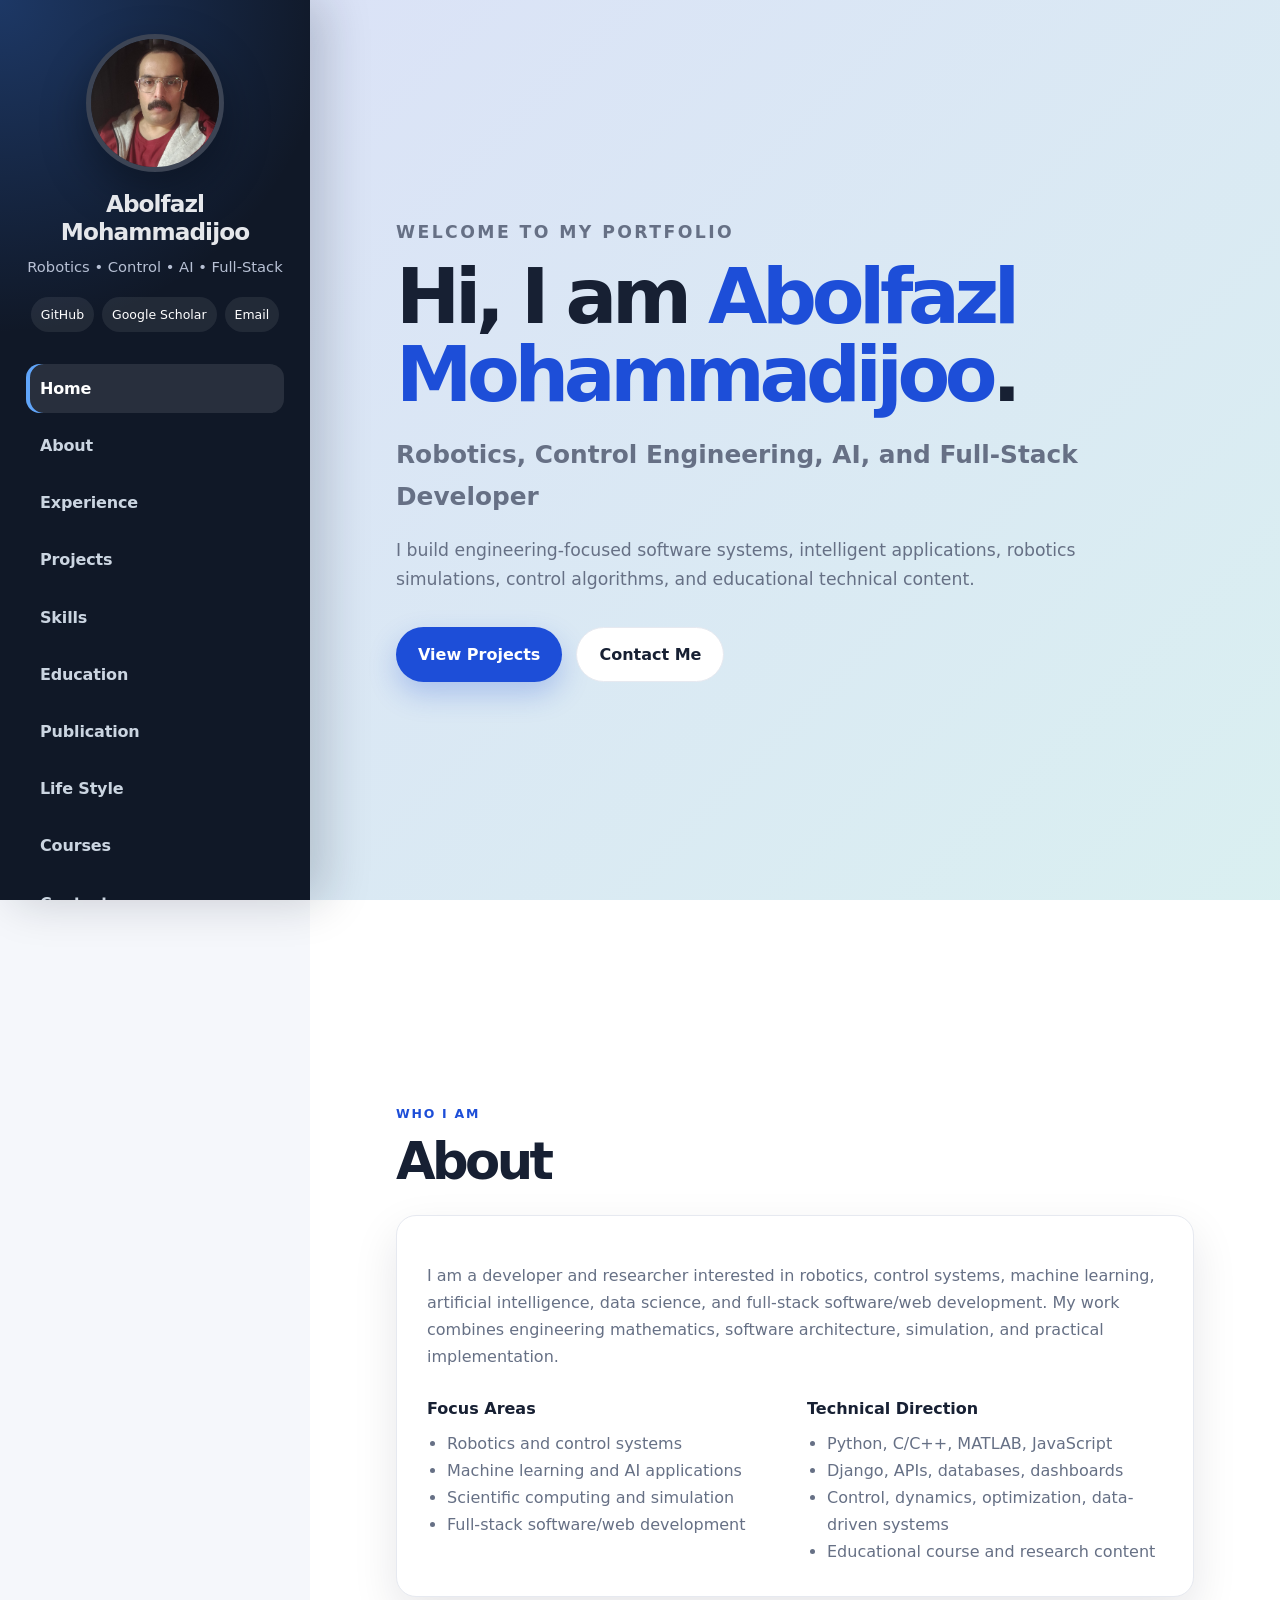
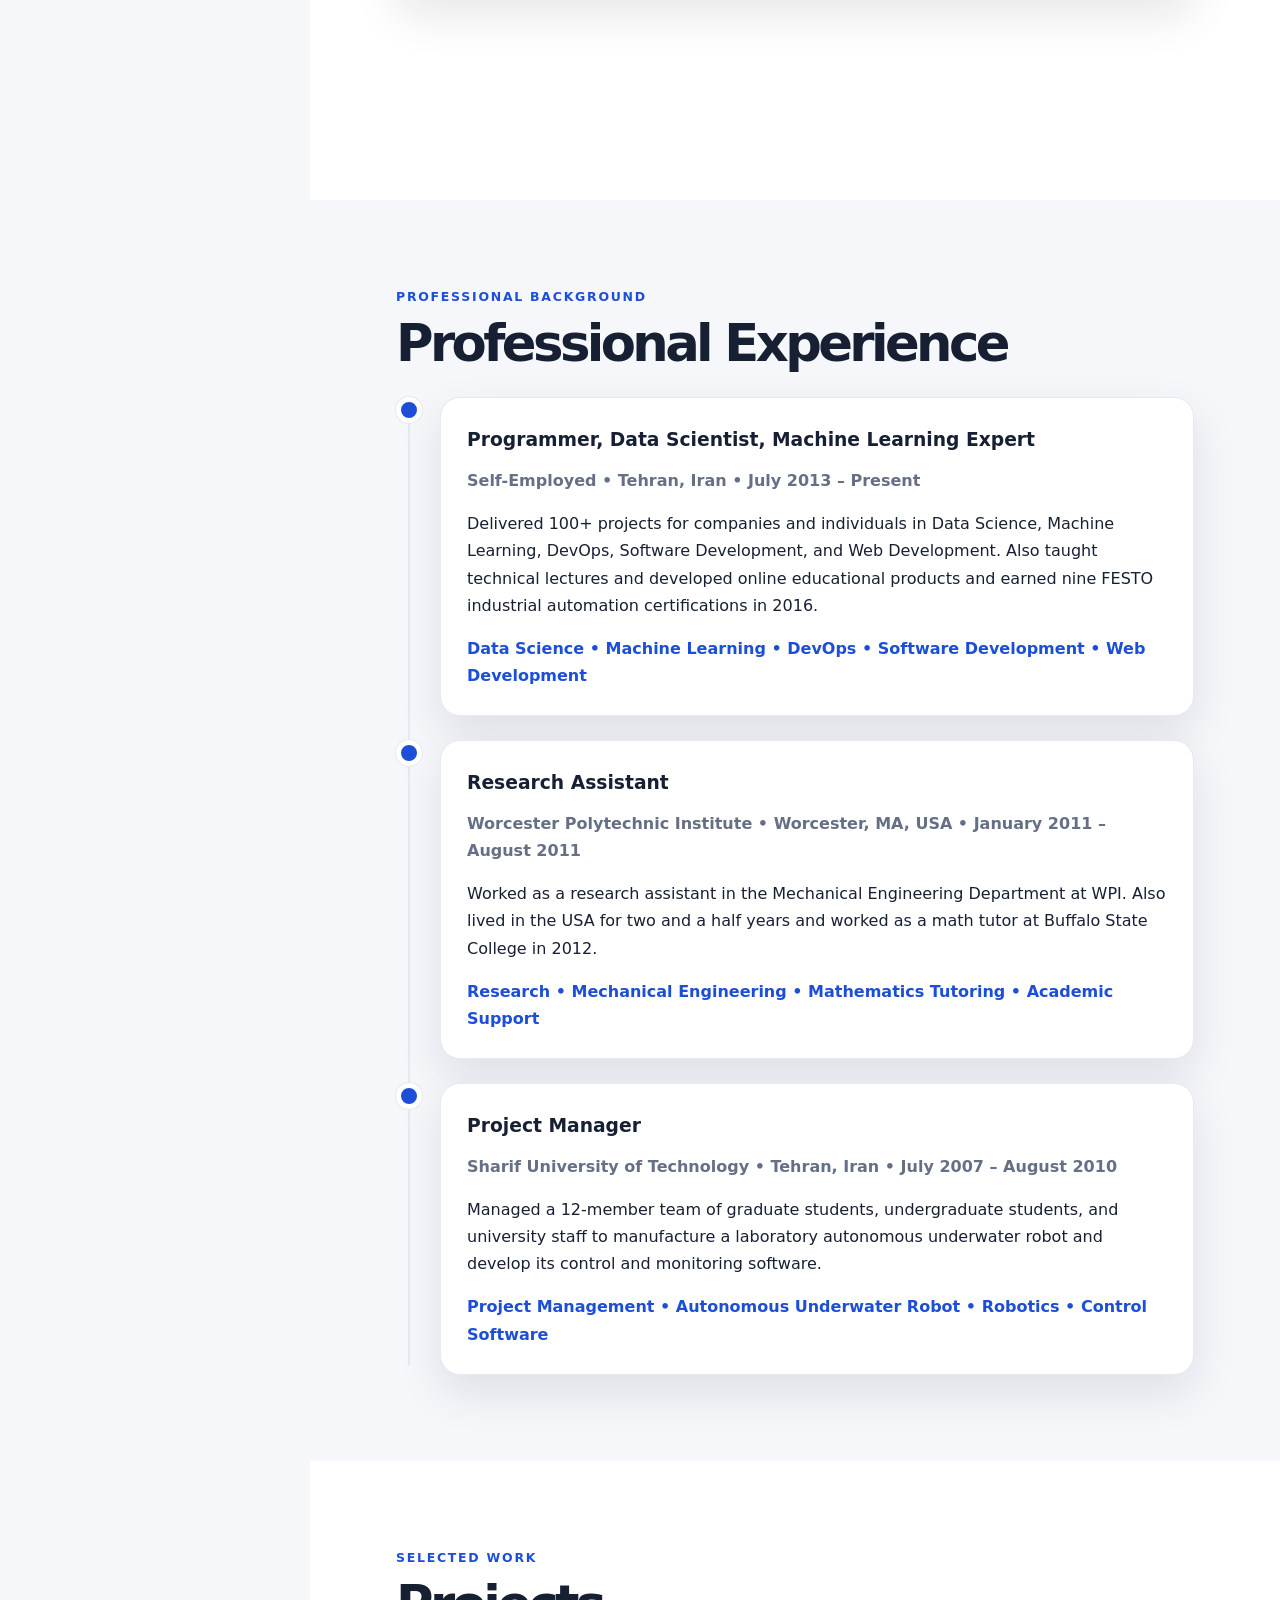
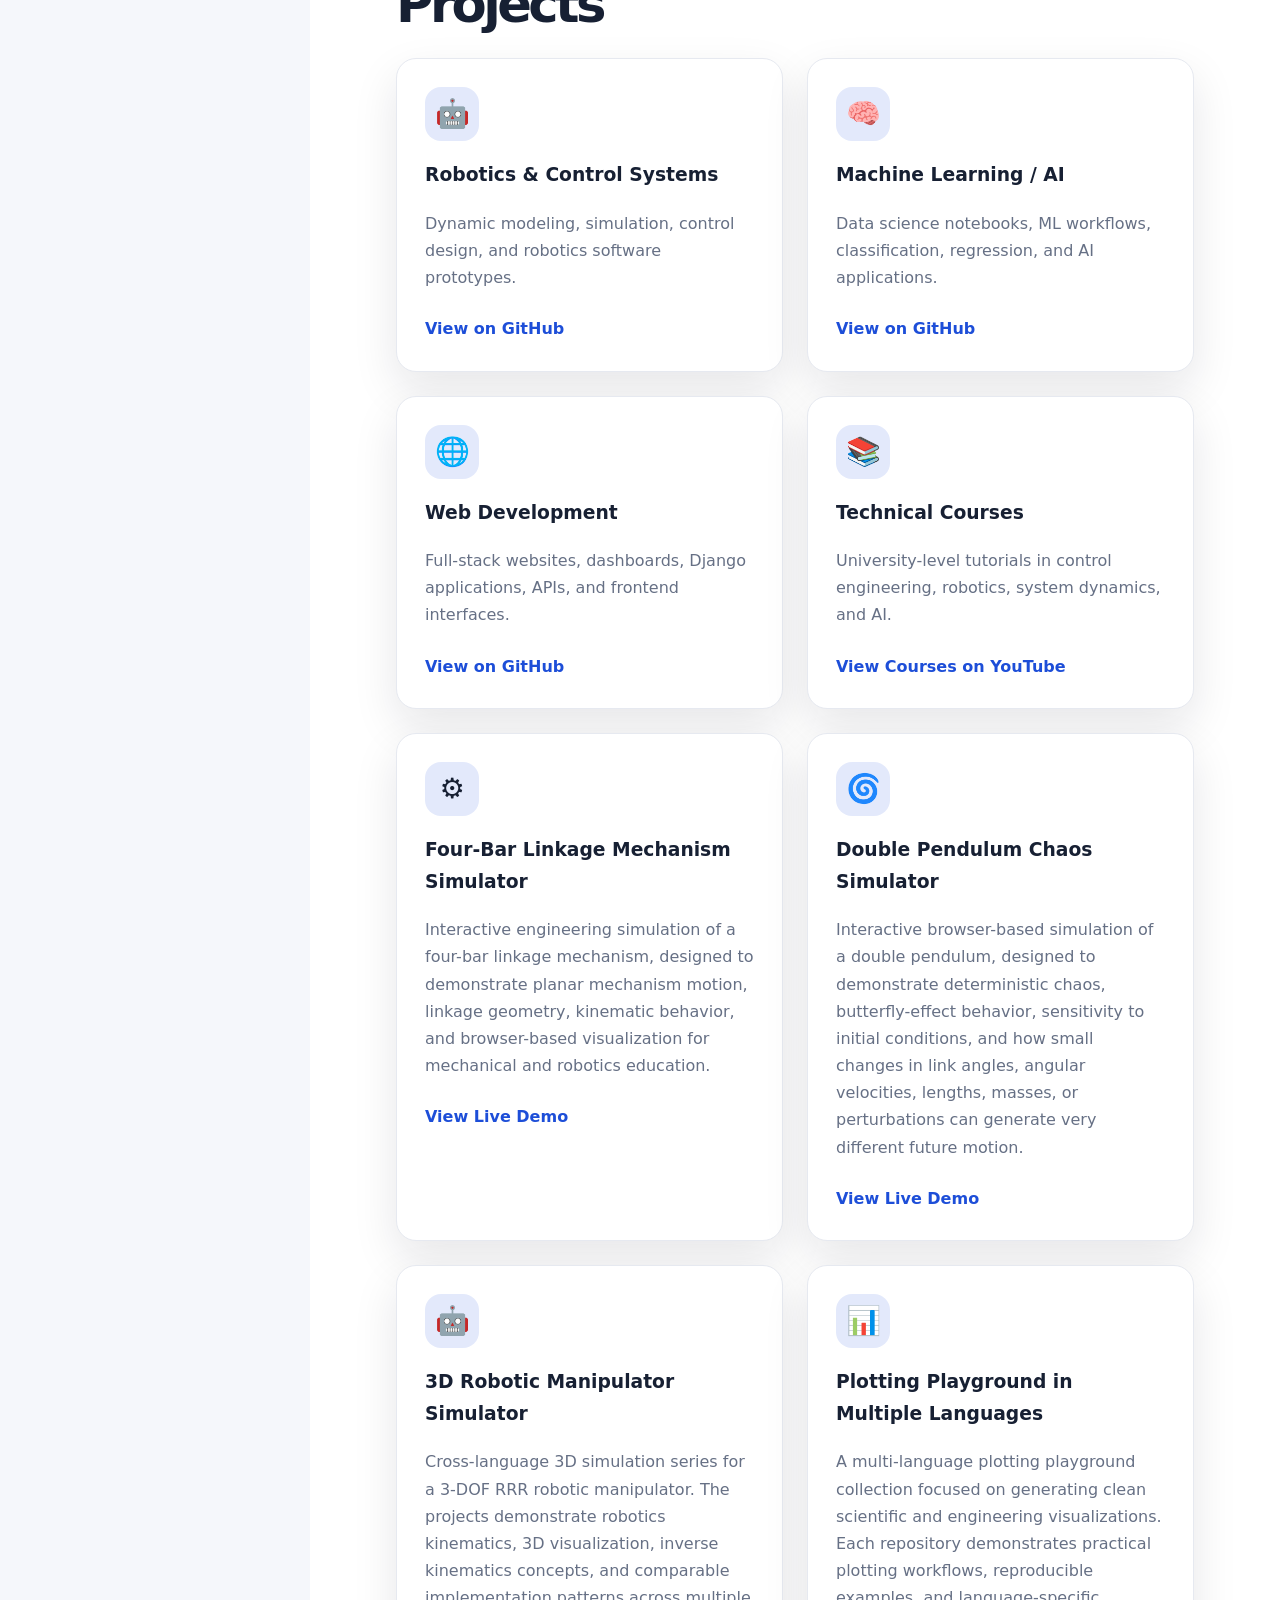
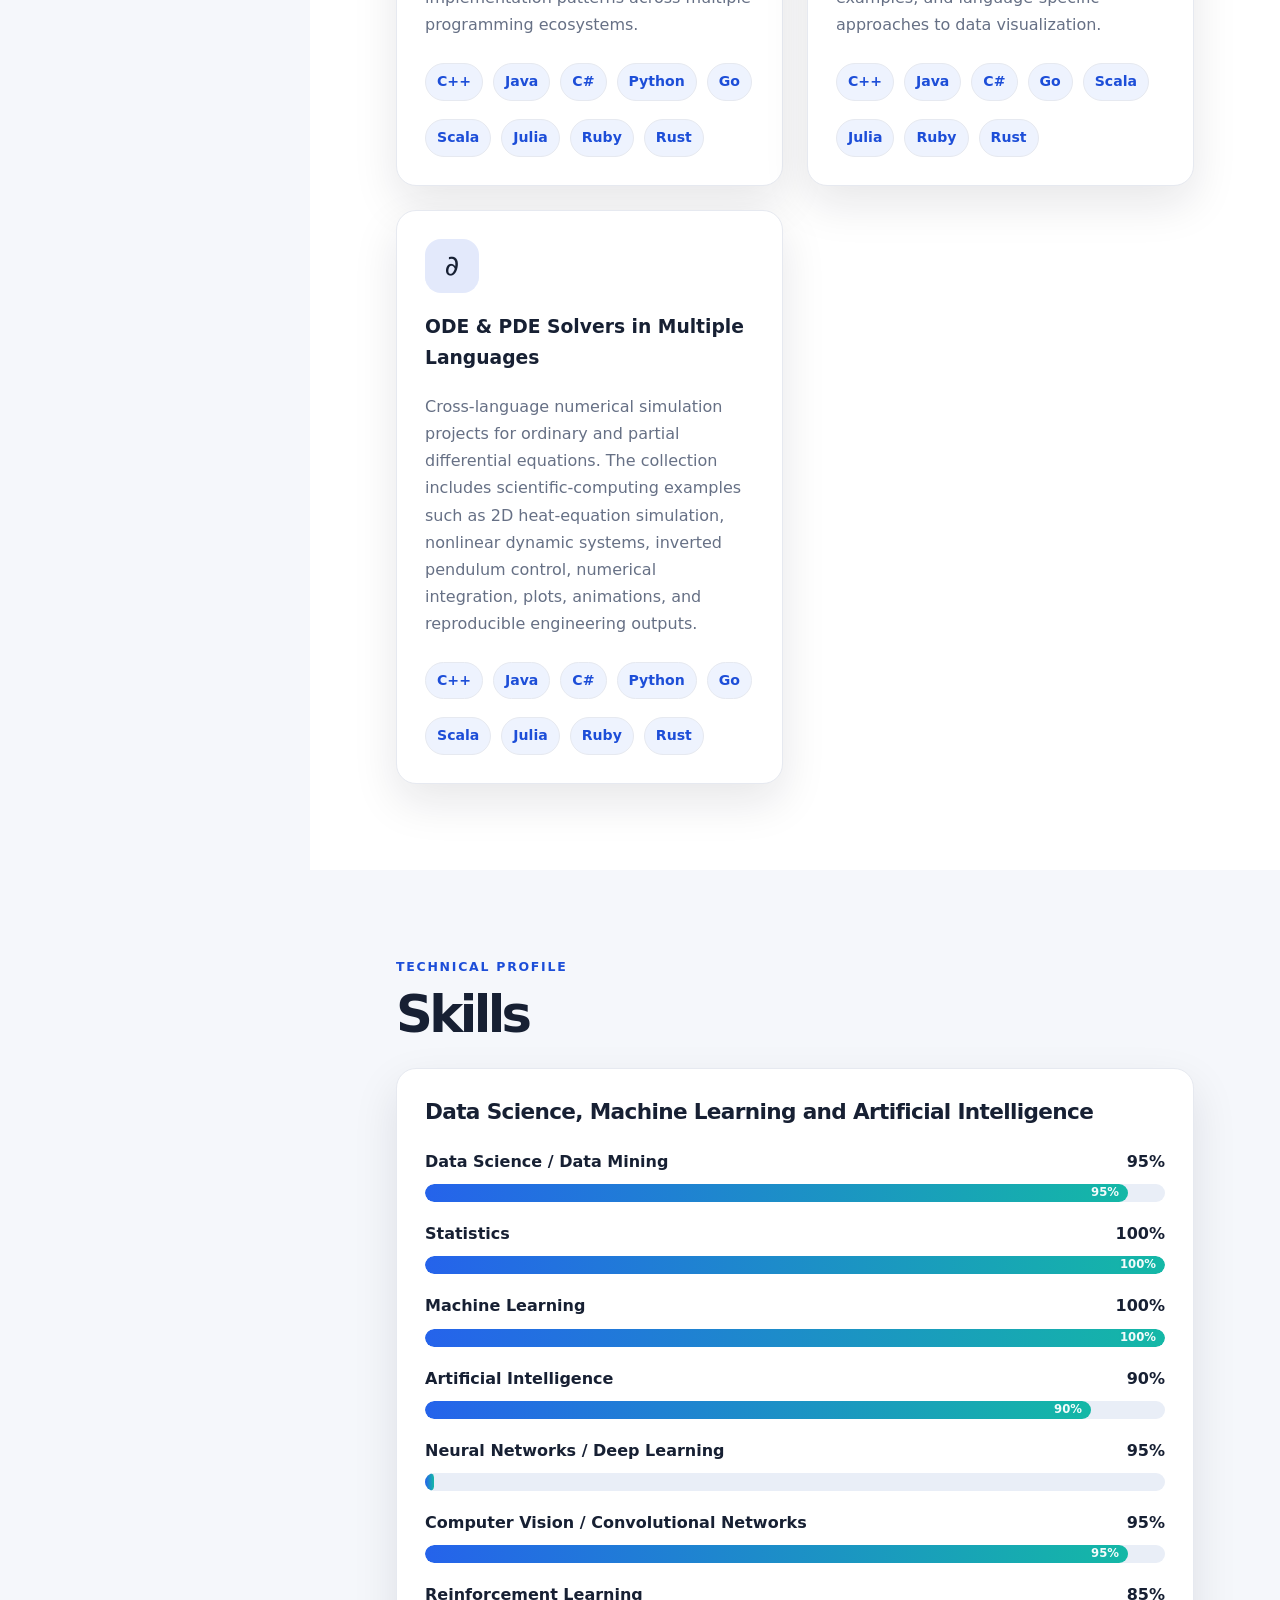
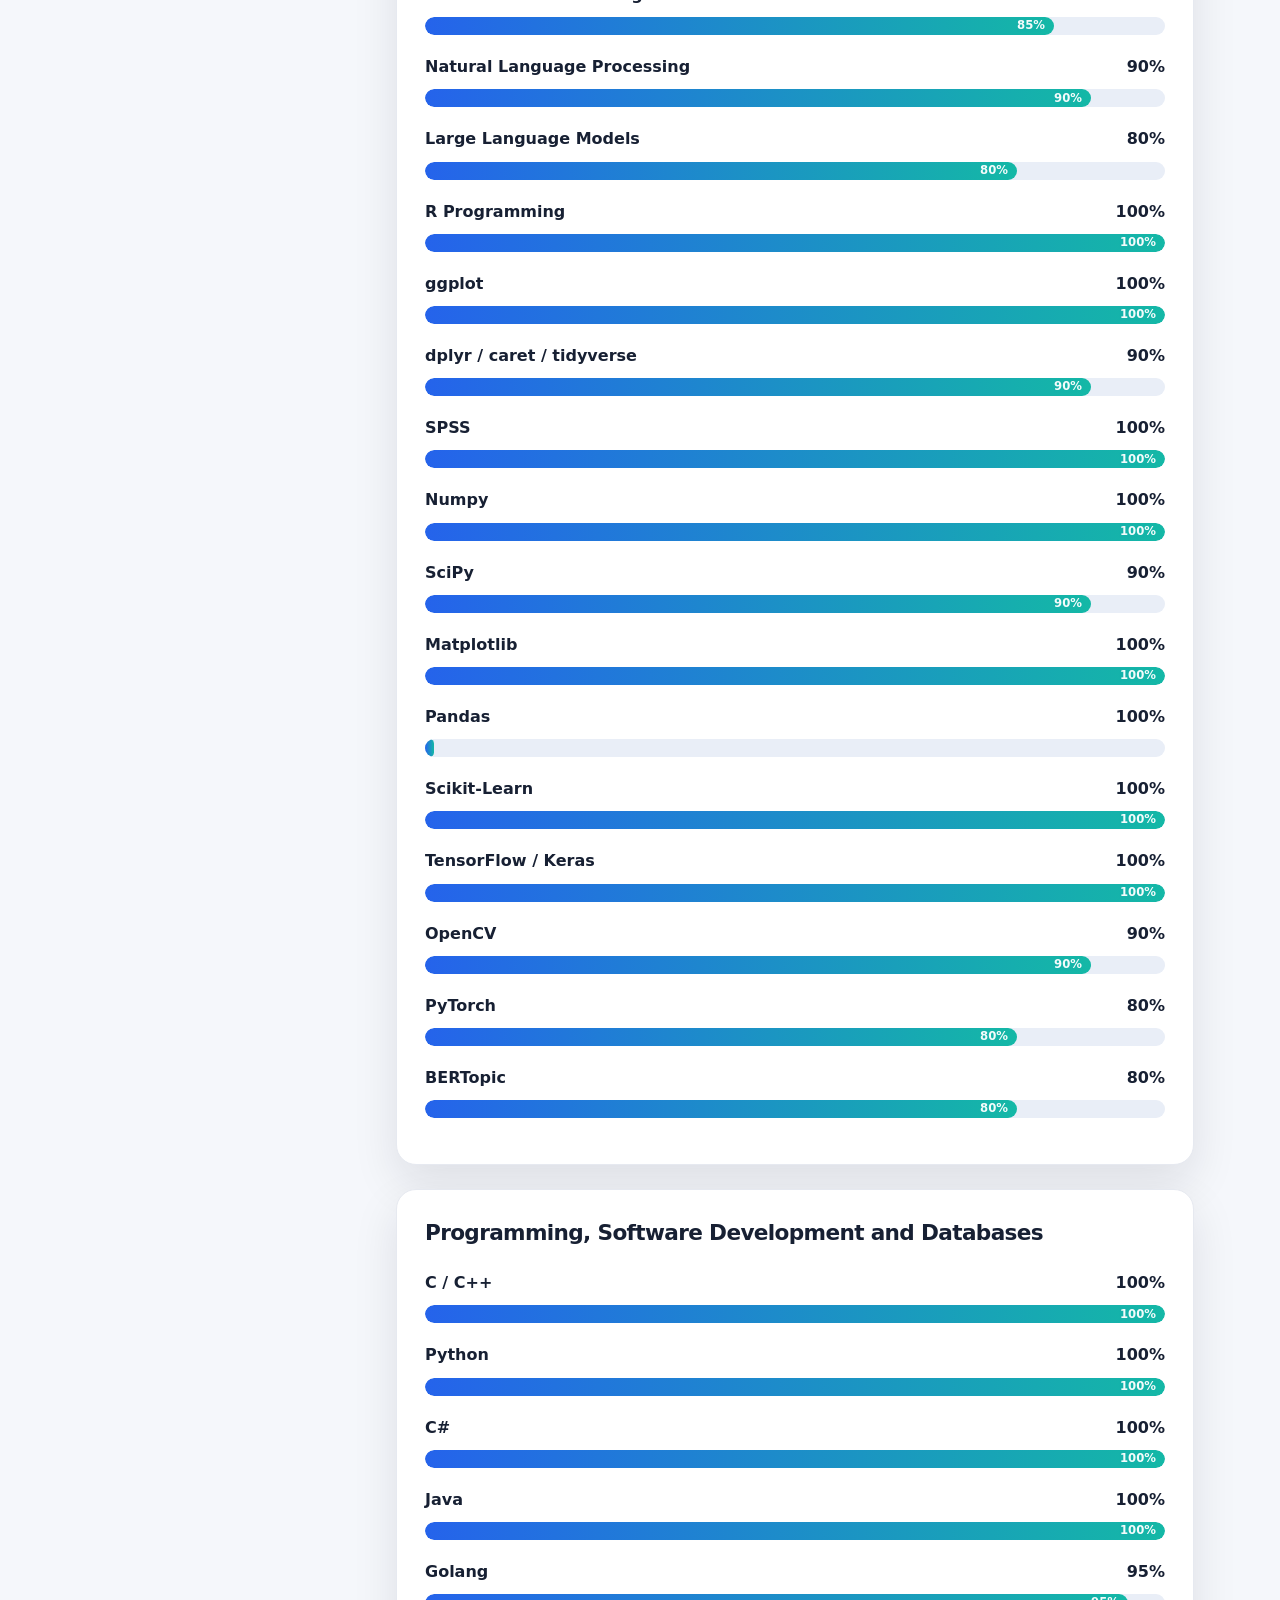
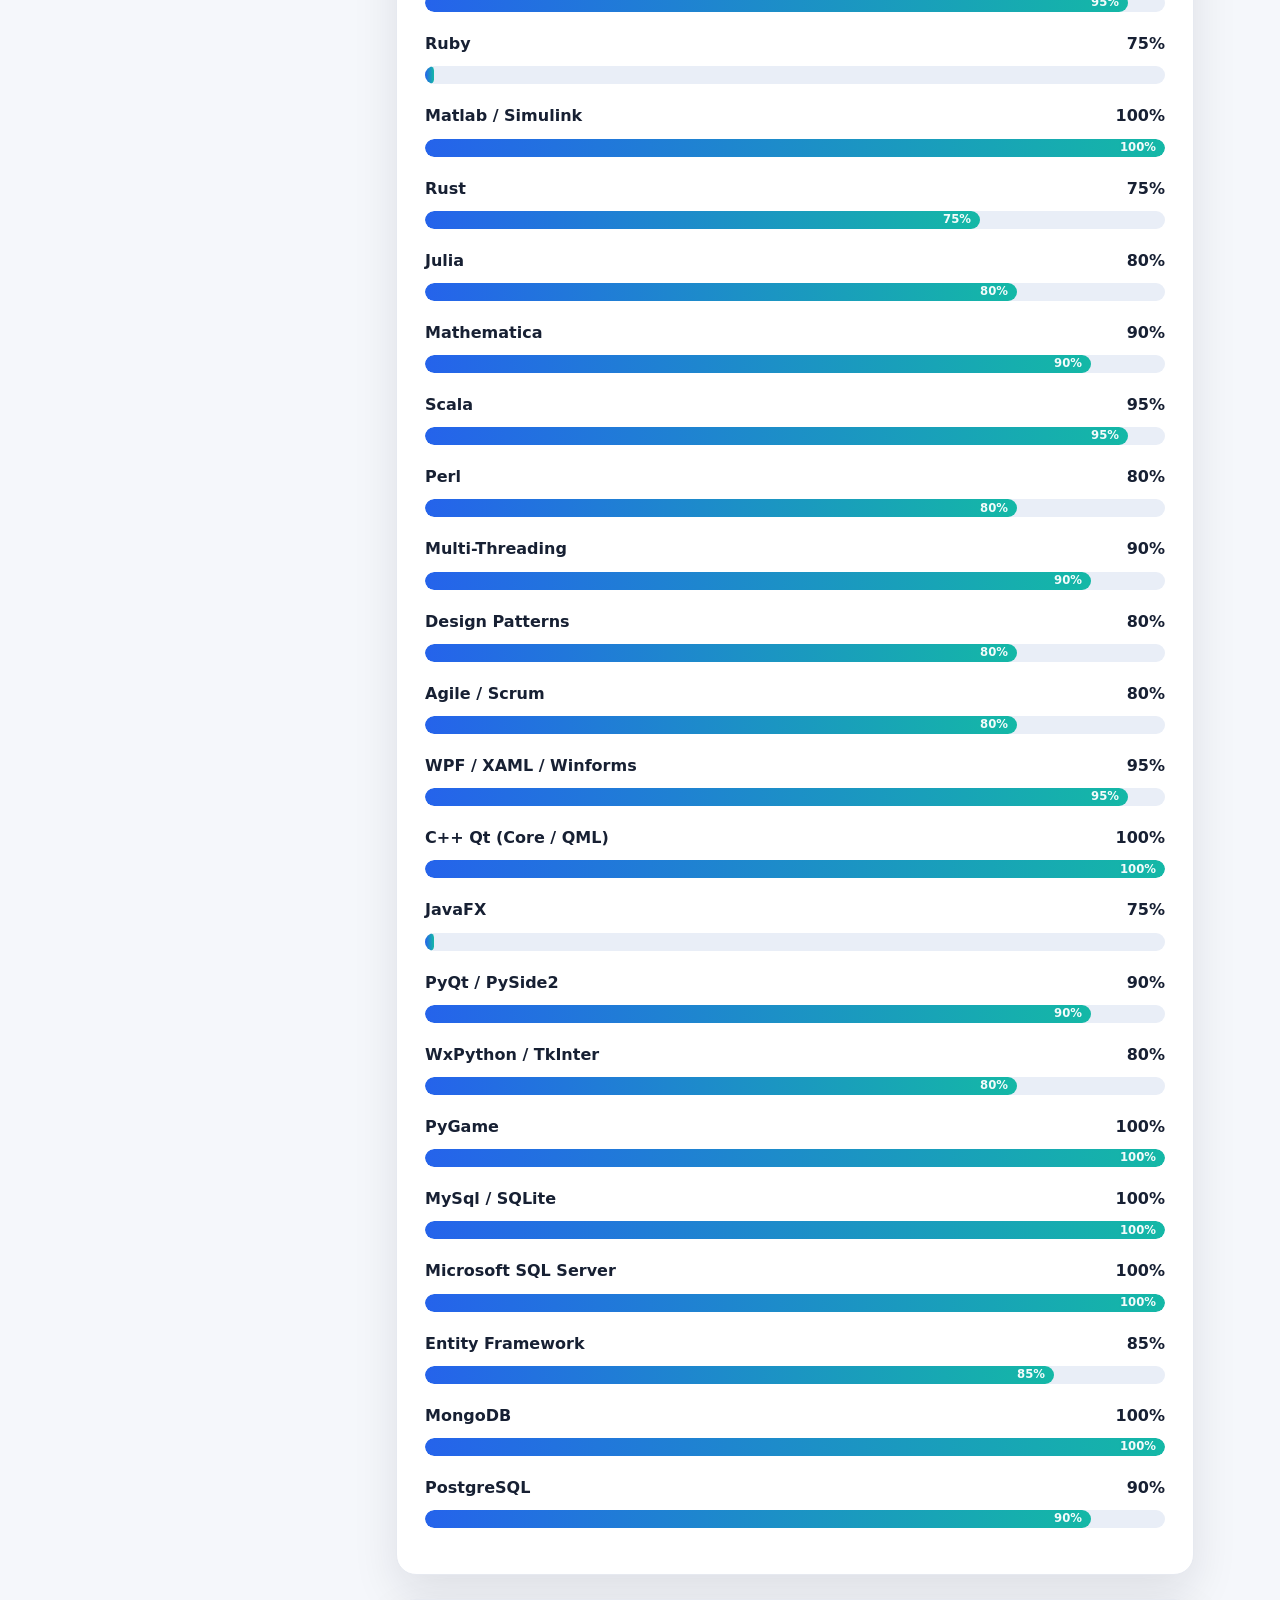
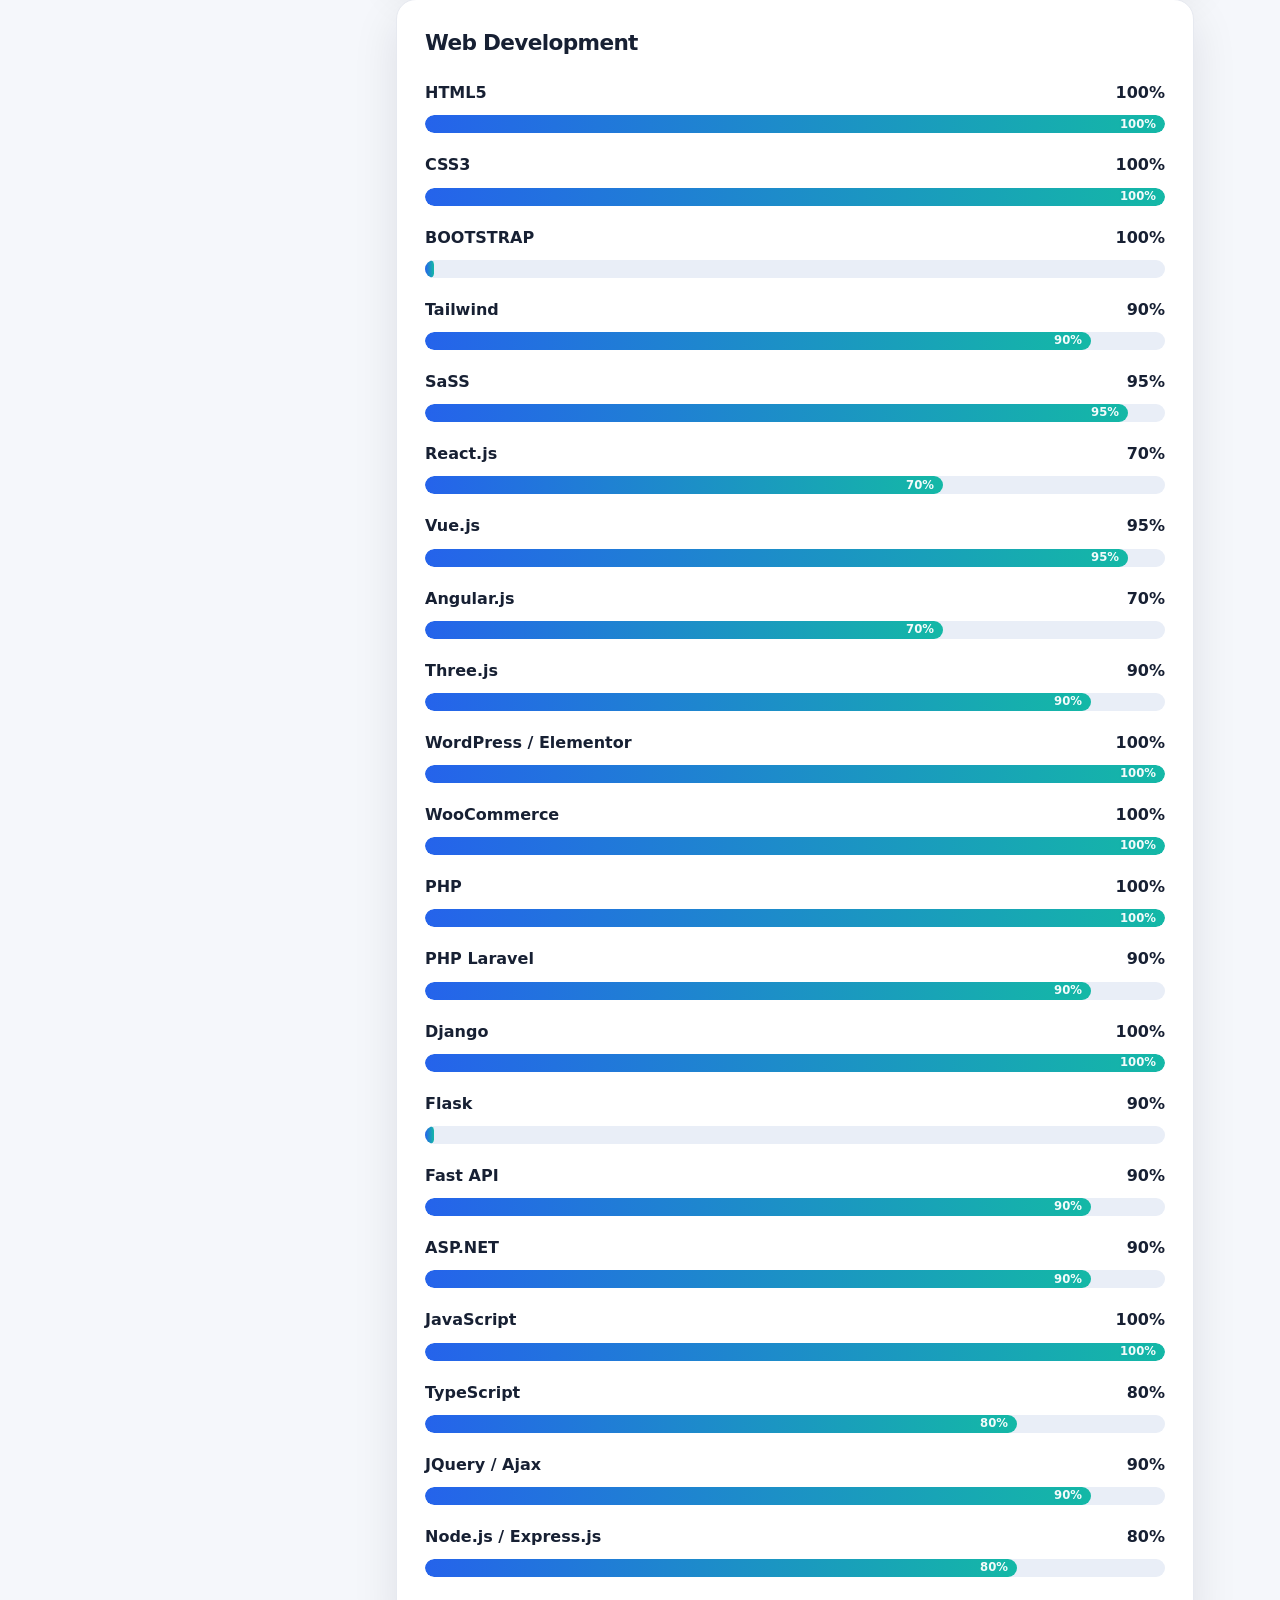
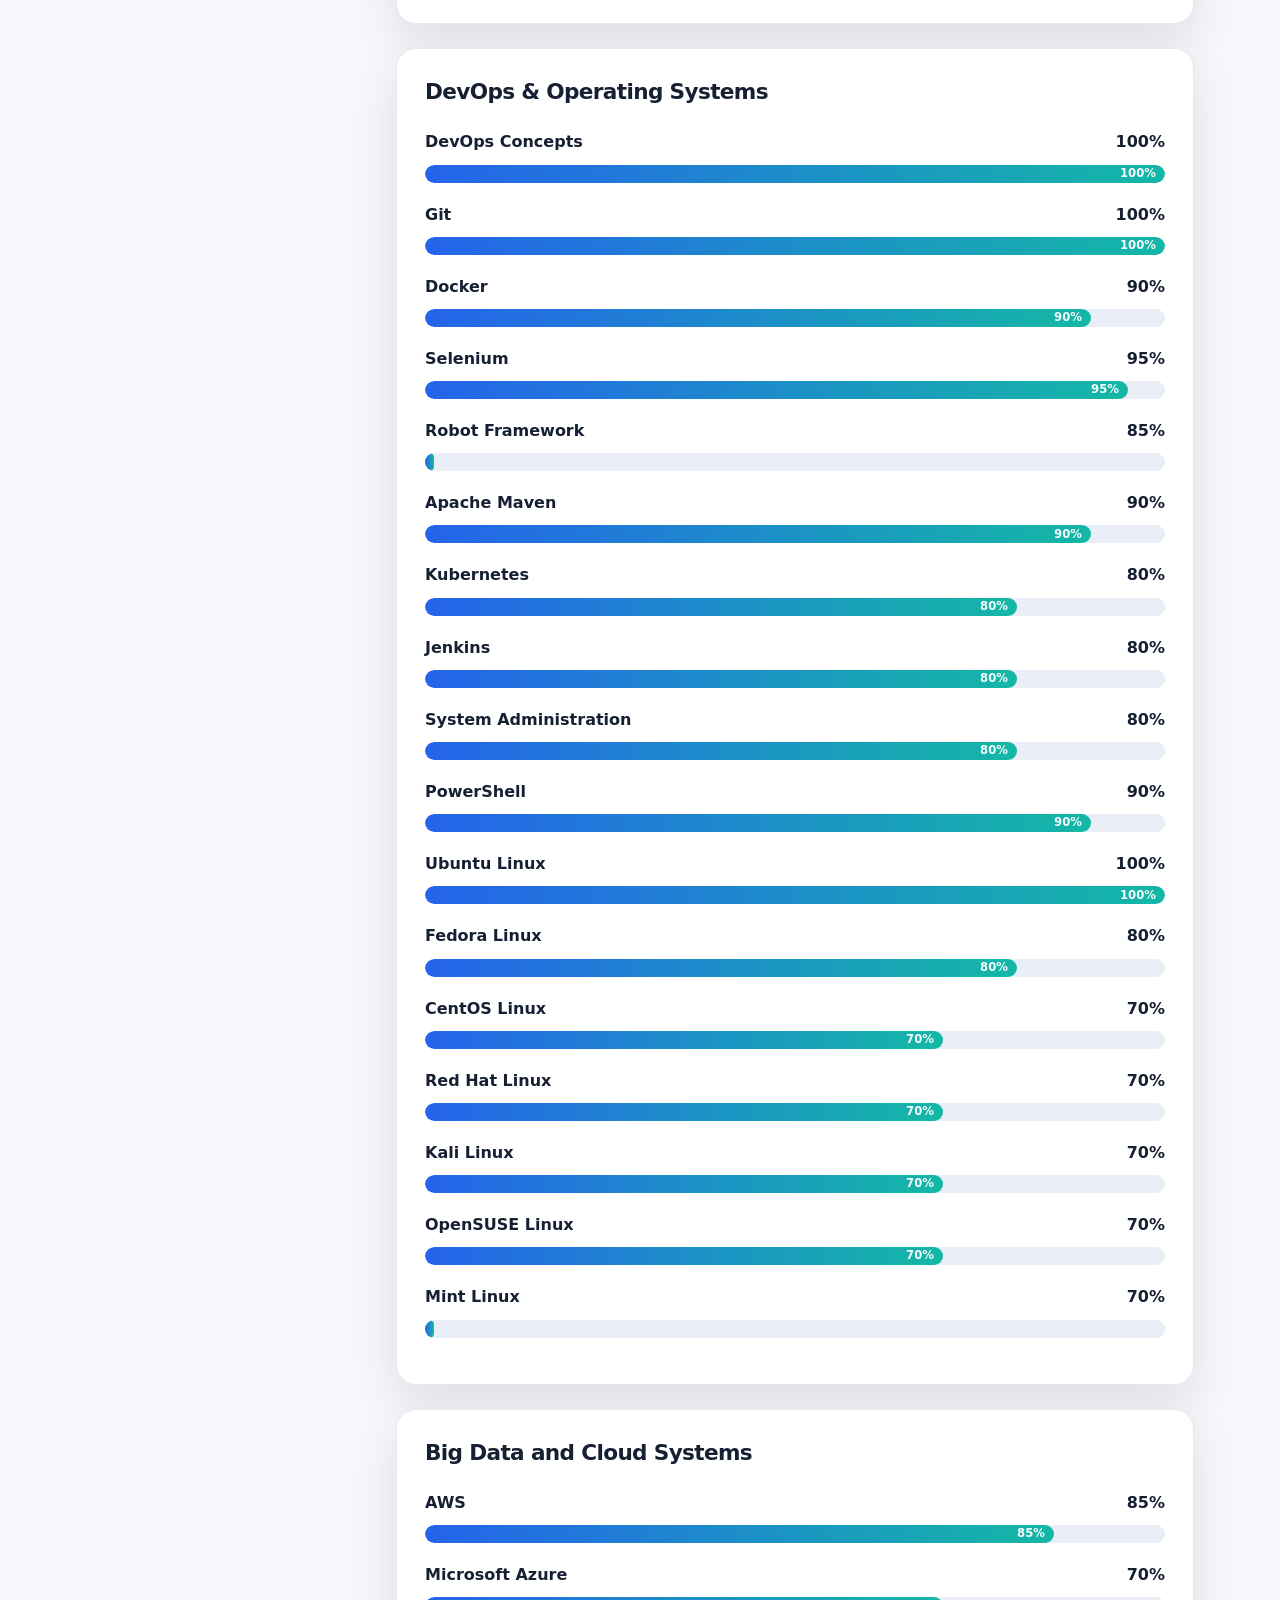
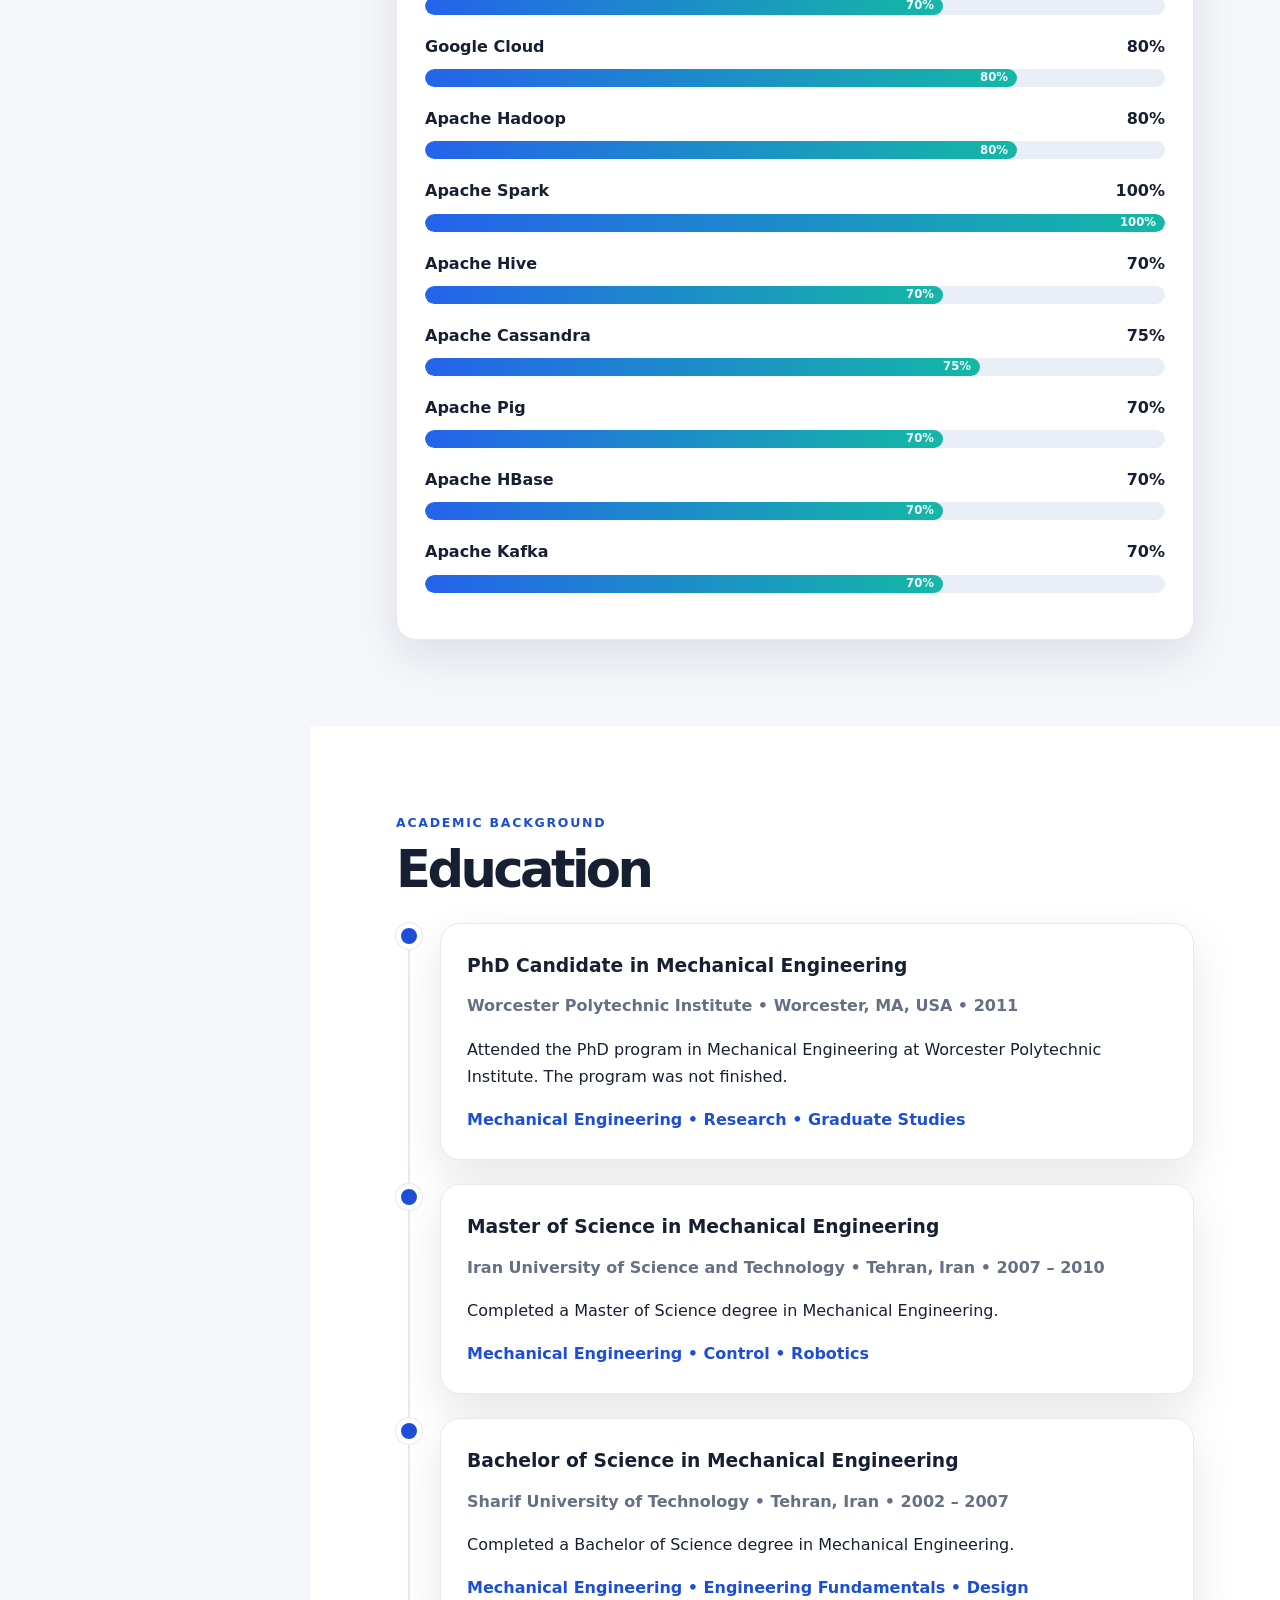
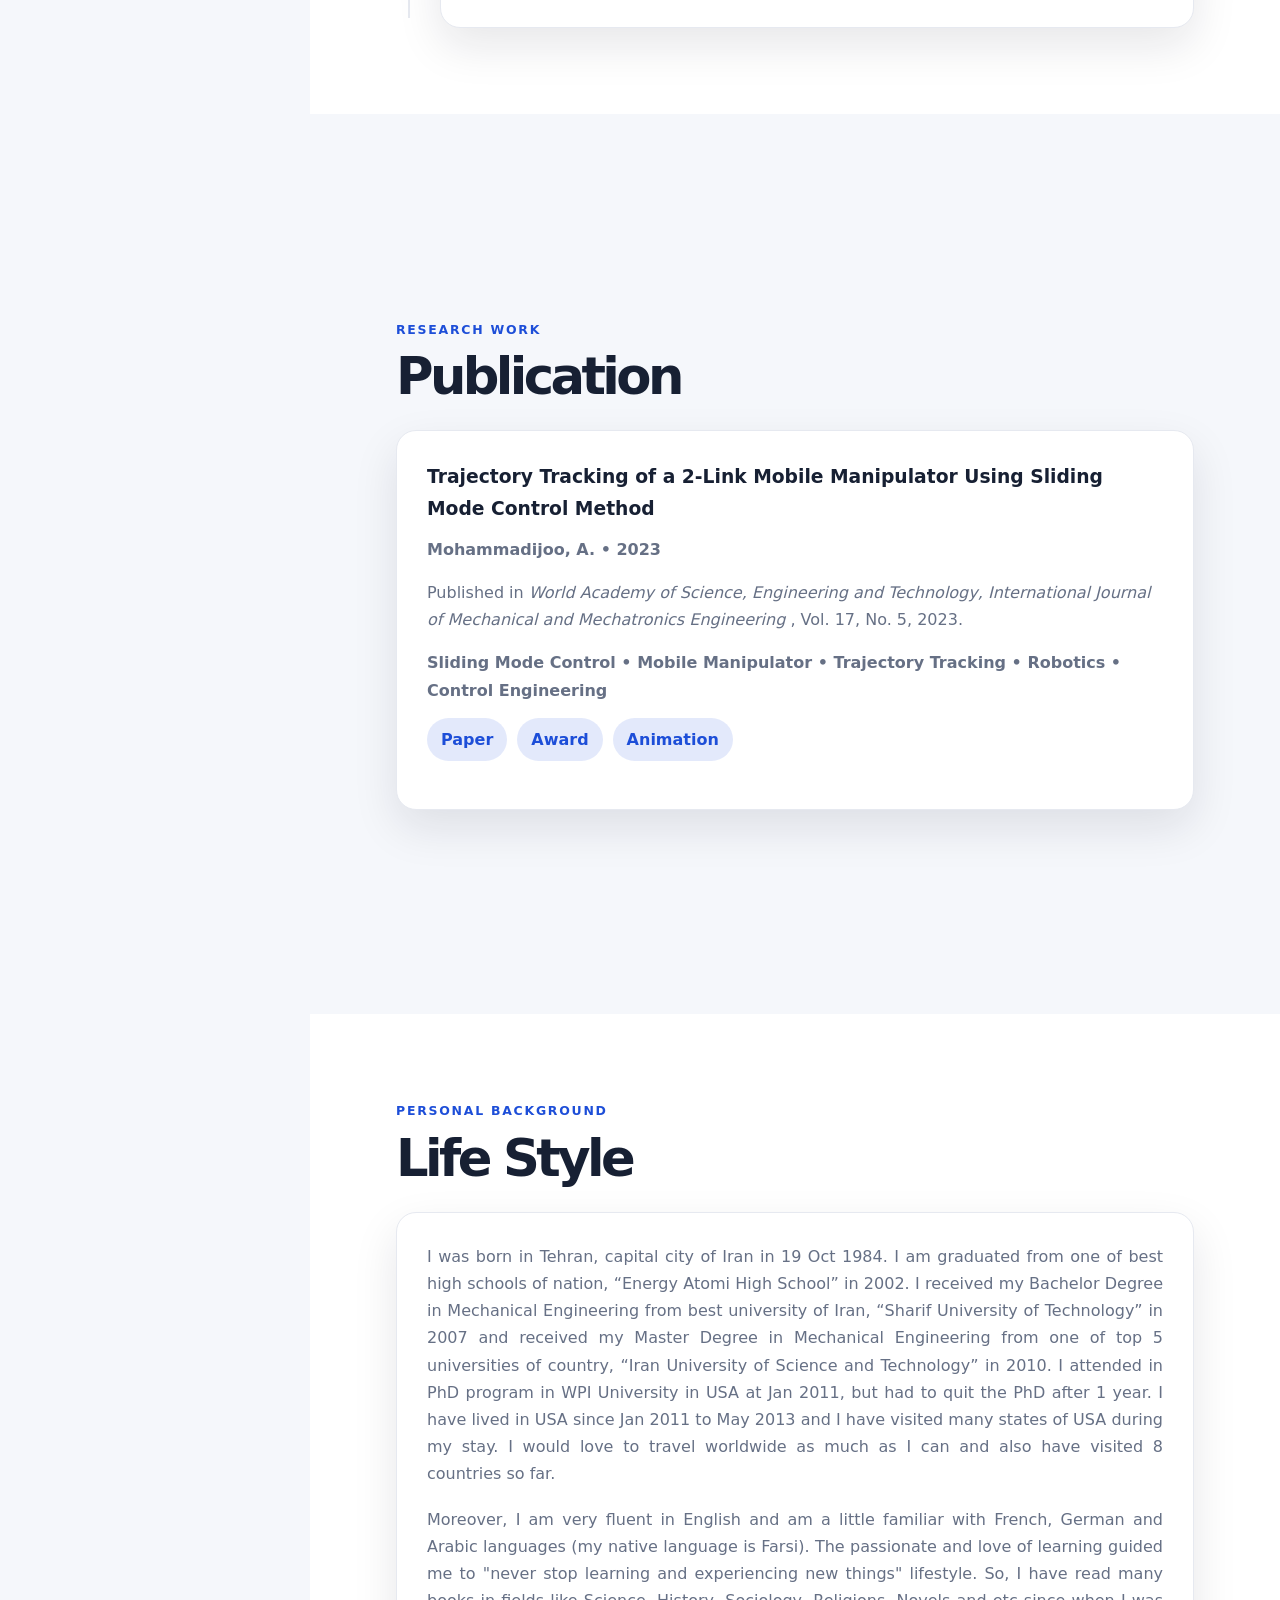
==== index.html @ 6008b90d "Update index.html" ====
<!DOCTYPE html>
<html lang="en">
<head>
  <meta charset="UTF-8" />
  <meta name="viewport" content="width=device-width, initial-scale=1.0" />


  <!-- Primary SEO Meta Tags -->
<title>Abolfazl Mohammadijoo | Robotics, Control Engineering, AI & Full-Stack Developer</title>

<meta name="title" content="Abolfazl Mohammadijoo | Robotics, Control Engineering, AI & Full-Stack Developer" />
<meta
  name="description"
  content="Official portfolio of Abolfazl Mohammadijoo: robotics, control engineering, artificial intelligence, machine learning, data science, software development, and full-stack web development."
/>
<meta
  name="keywords"
  content="Abolfazl Mohammadijoo, Mohammadijoo, robotics, control engineering, machine learning, artificial intelligence, data science, full-stack developer, software developer, Python, C++, Django, web development, autonomous underwater robot, AUV, ROV"
/>
<meta name="author" content="Abolfazl Mohammadijoo" />
<meta name="robots" content="index, follow" />
<meta name="language" content="English" />
<meta name="revisit-after" content="7 days" />

<!-- Canonical URL -->
<link rel="canonical" href="https://mohammadijoo.github.io/" />

<!-- Open Graph / Facebook / LinkedIn -->
<meta property="og:type" content="website" />
<meta property="og:url" content="https://mohammadijoo.github.io/" />
<meta property="og:title" content="Abolfazl Mohammadijoo | Robotics, AI & Full-Stack Developer" />
<meta
  property="og:description"
  content="Portfolio of Abolfazl Mohammadijoo — Robotics, Control Engineering, AI, Machine Learning, Data Science, Software Development, and Full-Stack Web Development."
/>
<meta property="og:image" content="https://mohammadijoo.github.io/assets/og-image.png" />
<meta property="og:site_name" content="Abolfazl Mohammadijoo Portfolio" />

<!-- X / Twitter Card -->
<meta name="twitter:card" content="summary_large_image" />
<meta name="twitter:url" content="https://mohammadijoo.github.io/" />
<meta name="twitter:title" content="Abolfazl Mohammadijoo | Robotics, AI & Full-Stack Developer" />
<meta
  name="twitter:description"
  content="Portfolio of Abolfazl Mohammadijoo — Robotics, Control Engineering, AI, Machine Learning, Data Science, Software Development, and Full-Stack Web Development."
/>
<meta name="twitter:image" content="https://mohammadijoo.github.io/assets/og-image.png" />

<!-- Favicons -->
<link rel="icon" type="image/svg+xml" href="assets/og-image.png" />
<link rel="shortcut icon" href="assets/og-image.png" />
<link rel="apple-touch-icon" href="assets/og-image.png" />

<!-- Browser Theme Color -->
<meta name="theme-color" content="#101827" />

<!-- Structured Data / JSON-LD -->
<script type="application/ld+json">
{
  "@context": "https://schema.org",
  "@type": "Person",
  "name": "Abolfazl Mohammadijoo",
  "url": "https://mohammadijoo.github.io/",
  "image": "https://mohammadijoo.github.io/assets/profile.svg",
  "sameAs": [
    "https://github.com/mohammadijoo",
    "https://mohammadijoo.com"
  ],
  "jobTitle": "Robotics, AI, Data Science and Full-Stack Developer",
  "knowsAbout": [
    "Robotics",
    "Control Engineering",
    "Artificial Intelligence",
    "Machine Learning",
    "Data Science",
    "Software Development",
    "Full-Stack Web Development",
    "Python",
    "C++",
    "Django"
  ],
  "email": "mailto:a.mohamadijoo@gmail.com"
}
</script>

  <link rel="stylesheet" href="css/style.css" />
  <style>
    /* Extra page-only styles for the generated index.html file */
    .skills-catalog {
      display: grid;
      grid-template-columns: 1fr;
      gap: 24px;
    }

    .skill-category-card {
      background: var(--bg-card);
      border: 1px solid var(--border);
      border-radius: var(--radius);
      box-shadow: var(--shadow);
      padding: 28px;
    }

    .skill-category-card h3 {
      margin: 0 0 22px;
      color: var(--text-main);
      font-size: 1.35rem;
      line-height: 1.35;
      letter-spacing: -0.03em;
    }

    .skill-item {
      margin: 18px 0;
    }

    .skill-item .progress {
      height: 18px;
      background: #e9eef7;
      border-radius: 999px;
      overflow: hidden;
    }

    .skill-item .progress-bar {
      width: 0;
      height: 100%;
      min-width: 0;
      display: flex;
      align-items: center;
      justify-content: flex-end;
      padding-right: 9px;
      border-radius: inherit;
      background: linear-gradient(90deg, #2563eb, #14b8a6);
      color: white;
      font-size: 0.73rem;
      font-weight: 600;
      line-height: 1;
      transition: width 1.1s ease;
    }

    .skill-item .progress-value {
      opacity: 0.95;
    }

    .lifestyle-card p {
      margin: 0 0 18px;
      color: var(--text-muted);
      text-align: justify;
    }

    .lifestyle-card p:last-child {
      margin-bottom: 0;
    }

    .courses-section {
      justify-content: flex-start;
    }

    .courses-section .courses-original-content,
    .courses-section .container,
    .courses-section .centered,
    .courses-section .main-area {
      width: 100%;
    }

    .courses-section .Courses {
      background: linear-gradient(135deg, #101827, #1e3a8a);
      overflow: hidden;
    }

    .courses-section .Courses_figure {
      margin: 0;
      display: flex;
      justify-content: center;
      padding-top: 28px;
    }

    .courses-section .Courses_img {
      width: 132px;
      height: 132px;
      object-fit: cover;
      border-radius: 999px;
      border: 4px solid rgba(255, 255, 255, 0.20);
    }

    .courses-section .cards {
      display: grid;
      grid-template-columns: repeat(auto-fit, minmax(280px, 1fr));
      gap: 24px;
      padding: 0;
      margin: 0;
    }

    .courses-section article.card {
      padding: 0;
      overflow: hidden;
    }

    .courses-section .thumbnail {
      margin: 0;
      height: 180px;
      background: #e9eef7;
      overflow: hidden;
    }

    .courses-section .thumbnail img {
      width: 100%;
      height: 100%;
      object-fit: cover;
    }

    .courses-section .card-content {
      padding: 22px;
    }

    .courses-section .card-content h5 {
      margin: 0 0 14px;
      font-size: 1.1rem;
      line-height: 1.35;
    }

    .courses-section .card-content h4 {
      margin: 0 0 10px;
      font-size: 0.96rem;
      line-height: 1.55 !important;
      font-weight: 650;
    }

    .courses-section .card-content a {
      color: var(--accent);
      text-decoration: none;
    }

    .courses-section .card-content a:hover {
      text-decoration: underline;
    }

    @media (max-width: 760px) {
      .skill-category-card,
      .courses-section .card-content {
        padding: 20px;
      }

      .courses-section .cards {
        grid-template-columns: 1fr;
      }
    }
  </style>
</head>
<body>
  <!-- Mobile top bar -->
  <header class="mobile-header">
    <button class="hamburger" id="menuToggle" aria-label="Open navigation menu" aria-expanded="false">
      <span></span>
      <span></span>
      <span></span>
    </button>

    <a href="#home" class="mobile-brand">Abolfazl Mohammadijoo</a>
  </header>

  <!-- Dark overlay shown when sidebar is open on mobile/tablet -->
  <div class="sidebar-overlay" id="sidebarOverlay"></div>

  <!-- Left sidebar -->
  <aside class="sidebar" id="sidebar">
    <div class="profile">
      <!-- Replace assets/profile.svg with your real photo, for example assets/profile.jpg -->
      <img src="assets/Abolfazl_Mohammadijoo.jpg" alt="Abolfazl Mohammadijoo profile photo" class="profile-photo" />

      <h1>Abolfazl Mohammadijoo</h1>
      <p>Robotics • Control • AI • Full-Stack</p>

      <div class="social-links">
        <a href="https://github.com/mohammadijoo" target="_blank" rel="noopener">GitHub</a>
        <a href="https://scholar.google.com/citations?user=lre83n8AAAAJ&hl=en" target="_blank" rel="noopener">Google Scholar</a>
        <a href="mailto:abolfazl.mohamadijoo@alum.sharif.edu">Email</a>
      </div>
    </div>

    <nav class="side-nav" aria-label="Main navigation">
      <a href="#home" class="nav-link active">Home</a>
      <a href="#about" class="nav-link">About</a>
      <a href="#experience" class="nav-link">Experience</a>
      <a href="#projects" class="nav-link">Projects</a>
      <a href="#skills" class="nav-link">Skills</a>
      <a href="#education" class="nav-link">Education</a>
	  <a href="#publication" class="nav-link">Publication</a>
      <a href="#lifestyle" class="nav-link">Life Style</a>
      <a href="#courses" class="nav-link">Courses</a>
      <a href="#contact" class="nav-link">Contact</a>
	  <a href="#donations" class="nav-link">Donations</a>
      <a href="files/CV_Abolfazl_Mohammadijoo.pdf" target="_blank" rel="noopener" class="nav-link resume-link">
        Download Resume
      </a>
    </nav>

    <footer class="sidebar-footer">
      <small>© 2026 Abolfazl Mohammadijoo</small>
    </footer>
  </aside>

  <!-- Right content pane -->
  <main class="content">
    <section id="home" class="section hero-section">
      <div class="hero-content">
        <p class="eyebrow">Welcome to my portfolio</p>
        <h2>Hi, I am <span>Abolfazl Mohammadijoo</span>.</h2>
        <h3>Robotics, Control Engineering, AI, and Full-Stack Developer</h3>
        <p>
          I build engineering-focused software systems, intelligent applications, robotics simulations,
          control algorithms, and educational technical content.
        </p>

        <div class="hero-actions">
          <a href="#projects" class="btn primary">View Projects</a>
          <a href="#contact" class="btn secondary">Contact Me</a>
        </div>
      </div>
    </section>

    <section id="about" class="section">
      <div class="section-heading">
        <p class="eyebrow">Who I am</p>
        <h2>About</h2>
      </div>

      <div class="card">
        <p>
          I am a developer and researcher interested in robotics, control systems,
          machine learning, artificial intelligence, data science, and full-stack software/web development.
          My work combines engineering mathematics, software architecture, simulation, and practical implementation.
        </p>

        <div class="about-grid">
          <div>
            <strong>Focus Areas</strong>
            <ul>
              <li>Robotics and control systems</li>
              <li>Machine learning and AI applications</li>
              <li>Scientific computing and simulation</li>
              <li>Full-stack software/web development</li>
            </ul>
          </div>

          <div>
            <strong>Technical Direction</strong>
            <ul>
              <li>Python, C/C++, MATLAB, JavaScript</li>
              <li>Django, APIs, databases, dashboards</li>
              <li>Control, dynamics, optimization, data-driven systems</li>
              <li>Educational course and research content</li>
            </ul>
          </div>
        </div>
      </div>
    </section>


	
	
	<section id="experience" class="section">
  <div class="section-heading">
    <p class="eyebrow">Professional background</p>
    <h2>Professional Experience</h2>
  </div>

  <div class="timeline">
    <article class="timeline-item">
      <div class="timeline-marker"></div>
      <div class="timeline-card">
        <h3>Programmer, Data Scientist, Machine Learning Expert</h3>
        <p class="meta">Self-Employed • Tehran, Iran • July 2013 – Present</p>
        <p>
          Delivered 100+ projects for companies and individuals in Data Science,
          Machine Learning, DevOps, Software Development, and Web Development.
          Also taught technical lectures and developed online educational products
          and earned nine FESTO industrial automation certifications in 2016.
        </p>
        <p class="tags">
          Data Science • Machine Learning • DevOps • Software Development • Web Development
        </p>
      </div>
    </article>

    <article class="timeline-item">
      <div class="timeline-marker"></div>
      <div class="timeline-card">
        <h3>Research Assistant</h3>
        <p class="meta">
          Worcester Polytechnic Institute • Worcester, MA, USA • January 2011 – August 2011
        </p>
        <p>
          Worked as a research assistant in the Mechanical Engineering Department
          at WPI. Also lived in the USA for two and a half years and worked as a
          math tutor at Buffalo State College in 2012.
        </p>
        <p class="tags">
          Research • Mechanical Engineering • Mathematics Tutoring • Academic Support
        </p>
      </div>
    </article>

    <article class="timeline-item">
      <div class="timeline-marker"></div>
      <div class="timeline-card">
        <h3>Project Manager</h3>
        <p class="meta">
          Sharif University of Technology • Tehran, Iran • July 2007 – August 2010
        </p>
        <p>
          Managed a 12-member team of graduate students, undergraduate students,
          and university staff to manufacture a laboratory autonomous underwater
          robot and develop its control and monitoring software.
        </p>
        <p class="tags">
          Project Management • Autonomous Underwater Robot • Robotics • Control Software
        </p>
      </div>
    </article>
  </div>
</section>
	
	
	
	
	<section id="projects" class="section">
      <div class="section-heading">
        <p class="eyebrow">Selected work</p>
        <h2>Projects</h2>
      </div>

      <div class="project-grid">
        <article class="project-card">
          <div class="project-icon">🤖</div>
          <h3>Robotics & Control Systems</h3>
          <p>
            Dynamic modeling, simulation, control design, and robotics software prototypes.
          </p>
          <a href="https://github.com/mohammadijoo/Control_and_Robotics_Tutorials" target="_blank" rel="noopener">View on GitHub</a>
        </article>

        <article class="project-card">
          <div class="project-icon">🧠</div>
          <h3>Machine Learning / AI</h3>
          <p>
            Data science notebooks, ML workflows, classification, regression, and AI applications.
          </p>
          <a href="https://github.com/mohammadijoo/Machine_Learning_Tutorials" target="_blank" rel="noopener">View on GitHub</a>
        </article>

        <article class="project-card">
          <div class="project-icon">🌐</div>
          <h3>Web Development</h3>
          <p>
            Full-stack websites, dashboards, Django applications, APIs, and frontend interfaces.
          </p>
          <a href="https://github.com/mohammadijoo/DjangoClub" target="_blank" rel="noopener">View on GitHub</a>
        </article>

        <article class="project-card">
          <div class="project-icon">📚</div>
          <h3>Technical Courses</h3>
          <p>
            University-level tutorials in control engineering, robotics, system dynamics, and AI.
          </p>
          <a href="https://www.youtube.com/@abolfazlmohammadijoo" target="_blank" rel="noopener">View Courses on YouTube</a>
        </article>

		<article class="project-card">
		  <div class="project-icon">⚙️</div>
		  <h3>Four-Bar Linkage Mechanism Simulator</h3>
		  <p>
		    Interactive engineering simulation of a four-bar linkage mechanism, designed
		    to demonstrate planar mechanism motion, linkage geometry, kinematic behavior,
		    and browser-based visualization for mechanical and robotics education.
		  </p>
		  <a href="https://mohammadijoo.github.io/Four-Bar-Linkage-Mechanism/" target="_blank" rel="noopener">
		    View Live Demo
		  </a>
		</article>

		  <article class="project-card">
			<div class="project-icon">🌀</div>
			
			<h3>Double Pendulum Chaos Simulator</h3>
			
			<p>
			Interactive browser-based simulation of a double pendulum, designed to
			demonstrate deterministic chaos, butterfly-effect behavior, sensitivity to
			initial conditions, and how small changes in link angles, angular velocities,
			lengths, masses, or perturbations can generate very different future motion.
			</p>
			
			<a href="https://mohammadijoo.github.io/Double-Pendulum-Chaos-Mechanism/" target="_blank" rel="noopener">
			View Live Demo
			</a>
		  </article>

<article class="project-card">
  <div class="project-icon">🤖</div>
  <h3>3D Robotic Manipulator Simulator</h3>
  <p>
    Cross-language 3D simulation series for a 3-DOF RRR robotic manipulator.
    The projects demonstrate robotics kinematics, 3D visualization, inverse
    kinematics concepts, and comparable implementation patterns across multiple
    programming ecosystems.
  </p>

  <div class="project-links">
    <a href="https://github.com/mohammadijoo/Manipulator3D_CPP" target="_blank" rel="noopener">C++</a>
    <a href="https://github.com/mohammadijoo/Manipulator3D_Java" target="_blank" rel="noopener">Java</a>
    <a href="https://github.com/mohammadijoo/Manipulator3D_C_Sharp" target="_blank" rel="noopener">C#</a>
    <a href="https://github.com/mohammadijoo/Manipulator3D_Python" target="_blank" rel="noopener">Python</a>
    <a href="https://github.com/mohammadijoo/Manipulator3D_Go" target="_blank" rel="noopener">Go</a>
    <a href="https://github.com/mohammadijoo/Manipulator3D_Scala" target="_blank" rel="noopener">Scala</a>
    <a href="https://github.com/mohammadijoo/Manipulator3D_Julia" target="_blank" rel="noopener">Julia</a>
    <a href="https://github.com/mohammadijoo/Manipulator3D_Ruby" target="_blank" rel="noopener">Ruby</a>
    <a href="https://github.com/mohammadijoo/Manipulator3D_Rust" target="_blank" rel="noopener">Rust</a>
  </div>
</article>

<article class="project-card">
  <div class="project-icon">📊</div>
  <h3>Plotting Playground in Multiple Languages</h3>
  <p>
    A multi-language plotting playground collection focused on generating clean
    scientific and engineering visualizations. Each repository demonstrates
    practical plotting workflows, reproducible examples, and language-specific
    approaches to data visualization.
  </p>

  <div class="project-links">
    <a href="https://github.com/mohammadijoo/CPP_Plot" target="_blank" rel="noopener">C++</a>
    <a href="https://github.com/mohammadijoo/Java_Plot" target="_blank" rel="noopener">Java</a>
    <a href="https://github.com/mohammadijoo/C_Sharp_Plot" target="_blank" rel="noopener">C#</a>
    <a href="https://github.com/mohammadijoo/Go_Plot" target="_blank" rel="noopener">Go</a>
    <a href="https://github.com/mohammadijoo/Scala_Plot" target="_blank" rel="noopener">Scala</a>
    <a href="https://github.com/mohammadijoo/Julia_Plot" target="_blank" rel="noopener">Julia</a>
    <a href="https://github.com/mohammadijoo/Ruby_Plot" target="_blank" rel="noopener">Ruby</a>
    <a href="https://github.com/mohammadijoo/Rust_Plot" target="_blank" rel="noopener">Rust</a>
  </div>
</article>

<article class="project-card">
  <div class="project-icon">∂</div>
  <h3>ODE &amp; PDE Solvers in Multiple Languages</h3>
  <p>
    Cross-language numerical simulation projects for ordinary and partial
    differential equations. The collection includes scientific-computing examples
    such as 2D heat-equation simulation, nonlinear dynamic systems, inverted
    pendulum control, numerical integration, plots, animations, and reproducible
    engineering outputs.
  </p>

  <div class="project-links">
    <a href="https://github.com/mohammadijoo/ODE_PDE_CPP" target="_blank" rel="noopener">C++</a>
    <a href="https://github.com/mohammadijoo/ODE_PDE_Java" target="_blank" rel="noopener">Java</a>
    <a href="https://github.com/mohammadijoo/ODE_PDE_Csharp" target="_blank" rel="noopener">C#</a>
    <a href="https://github.com/mohammadijoo/ODE_PDE_Python" target="_blank" rel="noopener">Python</a>
    <a href="https://github.com/mohammadijoo/ODE_PDE_Go" target="_blank" rel="noopener">Go</a>
    <a href="https://github.com/mohammadijoo/ODE_PDE_Scala" target="_blank" rel="noopener">Scala</a>
    <a href="https://github.com/mohammadijoo/ODE_PDE_Julia" target="_blank" rel="noopener">Julia</a>
    <a href="https://github.com/mohammadijoo/ODE_PDE_Ruby" target="_blank" rel="noopener">Ruby</a>
    <a href="https://github.com/mohammadijoo/ODE_PDE_Rust" target="_blank" rel="noopener">Rust</a>
  </div>
</article>
		  
      </div>
    </section>

    <section id="skills" class="section">
      <div class="section-heading">
        <p class="eyebrow">Technical profile</p>
        <h2>Skills</h2>
      </div>

      <div class="skills-catalog">
          <article class="skill-category-card">
            <h3>Data Science, Machine Learning and Artificial Intelligence</h3>
              <div class="skill-item">
                <div class="skill-title">
                  <span>Data Science / Data Mining</span>
                  <span>95%</span>
                </div>
                <div class="progress" aria-label="Data Science / Data Mining skill level">
                  <div class="progress-bar" role="progressbar" data-progress="95" aria-valuenow="95" aria-valuemin="0" aria-valuemax="100">
                    <span class="progress-value">95%</span>
                  </div>
                </div>
              </div>
              <div class="skill-item">
                <div class="skill-title">
                  <span>Statistics</span>
                  <span>100%</span>
                </div>
                <div class="progress" aria-label="Statistics skill level">
                  <div class="progress-bar" role="progressbar" data-progress="100" aria-valuenow="100" aria-valuemin="0" aria-valuemax="100">
                    <span class="progress-value">100%</span>
                  </div>
                </div>
              </div>
              <div class="skill-item">
                <div class="skill-title">
                  <span>Machine Learning</span>
                  <span>100%</span>
                </div>
                <div class="progress" aria-label="Machine Learning skill level">
                  <div class="progress-bar" role="progressbar" data-progress="100" aria-valuenow="100" aria-valuemin="0" aria-valuemax="100">
                    <span class="progress-value">100%</span>
                  </div>
                </div>
              </div>
              <div class="skill-item">
                <div class="skill-title">
                  <span>Artificial Intelligence</span>
                  <span>90%</span>
                </div>
                <div class="progress" aria-label="Artificial Intelligence skill level">
                  <div class="progress-bar" role="progressbar" data-progress="90" aria-valuenow="90" aria-valuemin="0" aria-valuemax="100">
                    <span class="progress-value">90%</span>
                  </div>
                </div>
              </div>
              <div class="skill-item">
                <div class="skill-title">
                  <span>Neural Networks / Deep Learning</span>
                  <span>95%</span>
                </div>
                <div class="progress" aria-label="Neural Networks / Deep Learning skill level">
                  <div class="progress-bar" role="progressbar" data-progress="95" aria-valuenow="95" aria-valuemin="0" aria-valuemax="100">
                    <span class="progress-value">95%</span>
                  </div>
                </div>
              </div>
              <div class="skill-item">
                <div class="skill-title">
                  <span>Computer Vision / Convolutional Networks</span>
                  <span>95%</span>
                </div>
                <div class="progress" aria-label="Computer Vision / Convolutional Networks skill level">
                  <div class="progress-bar" role="progressbar" data-progress="95" aria-valuenow="95" aria-valuemin="0" aria-valuemax="100">
                    <span class="progress-value">95%</span>
                  </div>
                </div>
              </div>
              <div class="skill-item">
                <div class="skill-title">
                  <span>Reinforcement Learning</span>
                  <span>85%</span>
                </div>
                <div class="progress" aria-label="Reinforcement Learning skill level">
                  <div class="progress-bar" role="progressbar" data-progress="85" aria-valuenow="85" aria-valuemin="0" aria-valuemax="100">
                    <span class="progress-value">85%</span>
                  </div>
                </div>
              </div>
              <div class="skill-item">
                <div class="skill-title">
                  <span>Natural Language Processing</span>
                  <span>90%</span>
                </div>
                <div class="progress" aria-label="Natural Language Processing skill level">
                  <div class="progress-bar" role="progressbar" data-progress="90" aria-valuenow="90" aria-valuemin="0" aria-valuemax="100">
                    <span class="progress-value">90%</span>
                  </div>
                </div>
              </div>
              <div class="skill-item">
                <div class="skill-title">
                  <span>Large Language Models</span>
                  <span>80%</span>
                </div>
                <div class="progress" aria-label="Large Language Models skill level">
                  <div class="progress-bar" role="progressbar" data-progress="80" aria-valuenow="80" aria-valuemin="0" aria-valuemax="100">
                    <span class="progress-value">80%</span>
                  </div>
                </div>
              </div>
              <div class="skill-item">
                <div class="skill-title">
                  <span>R Programming</span>
                  <span>100%</span>
                </div>
                <div class="progress" aria-label="R Programming skill level">
                  <div class="progress-bar" role="progressbar" data-progress="100" aria-valuenow="100" aria-valuemin="0" aria-valuemax="100">
                    <span class="progress-value">100%</span>
                  </div>
                </div>
              </div>
              <div class="skill-item">
                <div class="skill-title">
                  <span>ggplot</span>
                  <span>100%</span>
                </div>
                <div class="progress" aria-label="ggplot skill level">
                  <div class="progress-bar" role="progressbar" data-progress="100" aria-valuenow="100" aria-valuemin="0" aria-valuemax="100">
                    <span class="progress-value">100%</span>
                  </div>
                </div>
              </div>
              <div class="skill-item">
                <div class="skill-title">
                  <span>dplyr / caret / tidyverse</span>
                  <span>90%</span>
                </div>
                <div class="progress" aria-label="dplyr / caret / tidyverse skill level">
                  <div class="progress-bar" role="progressbar" data-progress="90" aria-valuenow="90" aria-valuemin="0" aria-valuemax="100">
                    <span class="progress-value">90%</span>
                  </div>
                </div>
              </div>
              <div class="skill-item">
                <div class="skill-title">
                  <span>SPSS</span>
                  <span>100%</span>
                </div>
                <div class="progress" aria-label="SPSS skill level">
                  <div class="progress-bar" role="progressbar" data-progress="100" aria-valuenow="100" aria-valuemin="0" aria-valuemax="100">
                    <span class="progress-value">100%</span>
                  </div>
                </div>
              </div>
              <div class="skill-item">
                <div class="skill-title">
                  <span>Numpy</span>
                  <span>100%</span>
                </div>
                <div class="progress" aria-label="Numpy skill level">
                  <div class="progress-bar" role="progressbar" data-progress="100" aria-valuenow="100" aria-valuemin="0" aria-valuemax="100">
                    <span class="progress-value">100%</span>
                  </div>
                </div>
              </div>
              <div class="skill-item">
                <div class="skill-title">
                  <span>SciPy</span>
                  <span>90%</span>
                </div>
                <div class="progress" aria-label="SciPy skill level">
                  <div class="progress-bar" role="progressbar" data-progress="90" aria-valuenow="90" aria-valuemin="0" aria-valuemax="100">
                    <span class="progress-value">90%</span>
                  </div>
                </div>
              </div>
              <div class="skill-item">
                <div class="skill-title">
                  <span>Matplotlib</span>
                  <span>100%</span>
                </div>
                <div class="progress" aria-label="Matplotlib skill level">
                  <div class="progress-bar" role="progressbar" data-progress="100" aria-valuenow="100" aria-valuemin="0" aria-valuemax="100">
                    <span class="progress-value">100%</span>
                  </div>
                </div>
              </div>
              <div class="skill-item">
                <div class="skill-title">
                  <span>Pandas</span>
                  <span>100%</span>
                </div>
                <div class="progress" aria-label="Pandas skill level">
                  <div class="progress-bar" role="progressbar" data-progress="100" aria-valuenow="100" aria-valuemin="0" aria-valuemax="100">
                    <span class="progress-value">100%</span>
                  </div>
                </div>
              </div>
              <div class="skill-item">
                <div class="skill-title">
                  <span>Scikit-Learn</span>
                  <span>100%</span>
                </div>
                <div class="progress" aria-label="Scikit-Learn skill level">
                  <div class="progress-bar" role="progressbar" data-progress="100" aria-valuenow="100" aria-valuemin="0" aria-valuemax="100">
                    <span class="progress-value">100%</span>
                  </div>
                </div>
              </div>
              <div class="skill-item">
                <div class="skill-title">
                  <span>TensorFlow / Keras</span>
                  <span>100%</span>
                </div>
                <div class="progress" aria-label="TensorFlow / Keras skill level">
                  <div class="progress-bar" role="progressbar" data-progress="100" aria-valuenow="100" aria-valuemin="0" aria-valuemax="100">
                    <span class="progress-value">100%</span>
                  </div>
                </div>
              </div>
              <div class="skill-item">
                <div class="skill-title">
                  <span>OpenCV</span>
                  <span>90%</span>
                </div>
                <div class="progress" aria-label="OpenCV skill level">
                  <div class="progress-bar" role="progressbar" data-progress="90" aria-valuenow="90" aria-valuemin="0" aria-valuemax="100">
                    <span class="progress-value">90%</span>
                  </div>
                </div>
              </div>
              <div class="skill-item">
                <div class="skill-title">
                  <span>PyTorch</span>
                  <span>80%</span>
                </div>
                <div class="progress" aria-label="PyTorch skill level">
                  <div class="progress-bar" role="progressbar" data-progress="80" aria-valuenow="80" aria-valuemin="0" aria-valuemax="100">
                    <span class="progress-value">80%</span>
                  </div>
                </div>
              </div>
              <div class="skill-item">
                <div class="skill-title">
                  <span>BERTopic</span>
                  <span>80%</span>
                </div>
                <div class="progress" aria-label="BERTopic skill level">
                  <div class="progress-bar" role="progressbar" data-progress="80" aria-valuenow="80" aria-valuemin="0" aria-valuemax="100">
                    <span class="progress-value">80%</span>
                  </div>
                </div>
              </div>
          </article>
          <article class="skill-category-card">
            <h3>Programming, Software Development and Databases</h3>
              <div class="skill-item">
                <div class="skill-title">
                  <span>C / C++</span>
                  <span>100%</span>
                </div>
                <div class="progress" aria-label="C / C++ skill level">
                  <div class="progress-bar" role="progressbar" data-progress="100" aria-valuenow="100" aria-valuemin="0" aria-valuemax="100">
                    <span class="progress-value">100%</span>
                  </div>
                </div>
              </div>
              <div class="skill-item">
                <div class="skill-title">
                  <span>Python</span>
                  <span>100%</span>
                </div>
                <div class="progress" aria-label="Python skill level">
                  <div class="progress-bar" role="progressbar" data-progress="100" aria-valuenow="100" aria-valuemin="0" aria-valuemax="100">
                    <span class="progress-value">100%</span>
                  </div>
                </div>
              </div>
              <div class="skill-item">
                <div class="skill-title">
                  <span>C#</span>
                  <span>100%</span>
                </div>
                <div class="progress" aria-label="C# skill level">
                  <div class="progress-bar" role="progressbar" data-progress="100" aria-valuenow="100" aria-valuemin="0" aria-valuemax="100">
                    <span class="progress-value">100%</span>
                  </div>
                </div>
              </div>
              <div class="skill-item">
                <div class="skill-title">
                  <span>Java</span>
                  <span>100%</span>
                </div>
                <div class="progress" aria-label="Java skill level">
                  <div class="progress-bar" role="progressbar" data-progress="100" aria-valuenow="100" aria-valuemin="0" aria-valuemax="100">
                    <span class="progress-value">100%</span>
                  </div>
                </div>
              </div>
              <div class="skill-item">
                <div class="skill-title">
                  <span>Golang</span>
                  <span>95%</span>
                </div>
                <div class="progress" aria-label="Golang skill level">
                  <div class="progress-bar" role="progressbar" data-progress="95" aria-valuenow="95" aria-valuemin="0" aria-valuemax="100">
                    <span class="progress-value">95%</span>
                  </div>
                </div>
              </div>
              <div class="skill-item">
                <div class="skill-title">
                  <span>Ruby</span>
                  <span>75%</span>
                </div>
                <div class="progress" aria-label="Ruby skill level">
                  <div class="progress-bar" role="progressbar" data-progress="75" aria-valuenow="75" aria-valuemin="0" aria-valuemax="100">
                    <span class="progress-value">75%</span>
                  </div>
                </div>
              </div>
              <div class="skill-item">
                <div class="skill-title">
                  <span>Matlab / Simulink</span>
                  <span>100%</span>
                </div>
                <div class="progress" aria-label="Matlab / Simulink skill level">
                  <div class="progress-bar" role="progressbar" data-progress="100" aria-valuenow="100" aria-valuemin="0" aria-valuemax="100">
                    <span class="progress-value">100%</span>
                  </div>
                </div>
              </div>
              <div class="skill-item">
                <div class="skill-title">
                  <span>Rust</span>
                  <span>75%</span>
                </div>
                <div class="progress" aria-label="Rust skill level">
                  <div class="progress-bar" role="progressbar" data-progress="75" aria-valuenow="75" aria-valuemin="0" aria-valuemax="100">
                    <span class="progress-value">75%</span>
                  </div>
                </div>
              </div>
              <div class="skill-item">
                <div class="skill-title">
                  <span>Julia</span>
                  <span>80%</span>
                </div>
                <div class="progress" aria-label="Julia skill level">
                  <div class="progress-bar" role="progressbar" data-progress="80" aria-valuenow="80" aria-valuemin="0" aria-valuemax="100">
                    <span class="progress-value">80%</span>
                  </div>
                </div>
              </div>
              <div class="skill-item">
                <div class="skill-title">
                  <span>Mathematica</span>
                  <span>90%</span>
                </div>
                <div class="progress" aria-label="Mathematica skill level">
                  <div class="progress-bar" role="progressbar" data-progress="90" aria-valuenow="90" aria-valuemin="0" aria-valuemax="100">
                    <span class="progress-value">90%</span>
                  </div>
                </div>
              </div>
              <div class="skill-item">
                <div class="skill-title">
                  <span>Scala</span>
                  <span>95%</span>
                </div>
                <div class="progress" aria-label="Scala skill level">
                  <div class="progress-bar" role="progressbar" data-progress="95" aria-valuenow="95" aria-valuemin="0" aria-valuemax="100">
                    <span class="progress-value">95%</span>
                  </div>
                </div>
              </div>
              <div class="skill-item">
                <div class="skill-title">
                  <span>Perl</span>
                  <span>80%</span>
                </div>
                <div class="progress" aria-label="Perl skill level">
                  <div class="progress-bar" role="progressbar" data-progress="80" aria-valuenow="80" aria-valuemin="0" aria-valuemax="100">
                    <span class="progress-value">80%</span>
                  </div>
                </div>
              </div>
              <div class="skill-item">
                <div class="skill-title">
                  <span>Multi-Threading</span>
                  <span>90%</span>
                </div>
                <div class="progress" aria-label="Multi-Threading skill level">
                  <div class="progress-bar" role="progressbar" data-progress="90" aria-valuenow="90" aria-valuemin="0" aria-valuemax="100">
                    <span class="progress-value">90%</span>
                  </div>
                </div>
              </div>
              <div class="skill-item">
                <div class="skill-title">
                  <span>Design Patterns</span>
                  <span>80%</span>
                </div>
                <div class="progress" aria-label="Design Patterns skill level">
                  <div class="progress-bar" role="progressbar" data-progress="80" aria-valuenow="80" aria-valuemin="0" aria-valuemax="100">
                    <span class="progress-value">80%</span>
                  </div>
                </div>
              </div>
              <div class="skill-item">
                <div class="skill-title">
                  <span>Agile / Scrum</span>
                  <span>80%</span>
                </div>
                <div class="progress" aria-label="Agile / Scrum skill level">
                  <div class="progress-bar" role="progressbar" data-progress="80" aria-valuenow="80" aria-valuemin="0" aria-valuemax="100">
                    <span class="progress-value">80%</span>
                  </div>
                </div>
              </div>
              <div class="skill-item">
                <div class="skill-title">
                  <span>WPF / XAML / Winforms</span>
                  <span>95%</span>
                </div>
                <div class="progress" aria-label="WPF / XAML / Winforms skill level">
                  <div class="progress-bar" role="progressbar" data-progress="95" aria-valuenow="95" aria-valuemin="0" aria-valuemax="100">
                    <span class="progress-value">95%</span>
                  </div>
                </div>
              </div>
              <div class="skill-item">
                <div class="skill-title">
                  <span>C++ Qt (Core / QML)</span>
                  <span>100%</span>
                </div>
                <div class="progress" aria-label="C++ Qt (Core / QML) skill level">
                  <div class="progress-bar" role="progressbar" data-progress="100" aria-valuenow="100" aria-valuemin="0" aria-valuemax="100">
                    <span class="progress-value">100%</span>
                  </div>
                </div>
              </div>
              <div class="skill-item">
                <div class="skill-title">
                  <span>JavaFX</span>
                  <span>75%</span>
                </div>
                <div class="progress" aria-label="JavaFX skill level">
                  <div class="progress-bar" role="progressbar" data-progress="75" aria-valuenow="75" aria-valuemin="0" aria-valuemax="100">
                    <span class="progress-value">75%</span>
                  </div>
                </div>
              </div>
              <div class="skill-item">
                <div class="skill-title">
                  <span>PyQt / PySide2</span>
                  <span>90%</span>
                </div>
                <div class="progress" aria-label="PyQt / PySide2 skill level">
                  <div class="progress-bar" role="progressbar" data-progress="90" aria-valuenow="90" aria-valuemin="0" aria-valuemax="100">
                    <span class="progress-value">90%</span>
                  </div>
                </div>
              </div>
              <div class="skill-item">
                <div class="skill-title">
                  <span>WxPython / TkInter</span>
                  <span>80%</span>
                </div>
                <div class="progress" aria-label="WxPython / TkInter skill level">
                  <div class="progress-bar" role="progressbar" data-progress="80" aria-valuenow="80" aria-valuemin="0" aria-valuemax="100">
                    <span class="progress-value">80%</span>
                  </div>
                </div>
              </div>
              <div class="skill-item">
                <div class="skill-title">
                  <span>PyGame</span>
                  <span>100%</span>
                </div>
                <div class="progress" aria-label="PyGame skill level">
                  <div class="progress-bar" role="progressbar" data-progress="100" aria-valuenow="100" aria-valuemin="0" aria-valuemax="100">
                    <span class="progress-value">100%</span>
                  </div>
                </div>
              </div>
              <div class="skill-item">
                <div class="skill-title">
                  <span>MySql / SQLite</span>
                  <span>100%</span>
                </div>
                <div class="progress" aria-label="MySql / SQLite skill level">
                  <div class="progress-bar" role="progressbar" data-progress="100" aria-valuenow="100" aria-valuemin="0" aria-valuemax="100">
                    <span class="progress-value">100%</span>
                  </div>
                </div>
              </div>
              <div class="skill-item">
                <div class="skill-title">
                  <span>Microsoft SQL Server</span>
                  <span>100%</span>
                </div>
                <div class="progress" aria-label="Microsoft SQL Server skill level">
                  <div class="progress-bar" role="progressbar" data-progress="100" aria-valuenow="100" aria-valuemin="0" aria-valuemax="100">
                    <span class="progress-value">100%</span>
                  </div>
                </div>
              </div>
              <div class="skill-item">
                <div class="skill-title">
                  <span>Entity Framework</span>
                  <span>85%</span>
                </div>
                <div class="progress" aria-label="Entity Framework skill level">
                  <div class="progress-bar" role="progressbar" data-progress="85" aria-valuenow="85" aria-valuemin="0" aria-valuemax="100">
                    <span class="progress-value">85%</span>
                  </div>
                </div>
              </div>
              <div class="skill-item">
                <div class="skill-title">
                  <span>MongoDB</span>
                  <span>100%</span>
                </div>
                <div class="progress" aria-label="MongoDB skill level">
                  <div class="progress-bar" role="progressbar" data-progress="100" aria-valuenow="100" aria-valuemin="0" aria-valuemax="100">
                    <span class="progress-value">100%</span>
                  </div>
                </div>
              </div>
              <div class="skill-item">
                <div class="skill-title">
                  <span>PostgreSQL</span>
                  <span>90%</span>
                </div>
                <div class="progress" aria-label="PostgreSQL skill level">
                  <div class="progress-bar" role="progressbar" data-progress="90" aria-valuenow="90" aria-valuemin="0" aria-valuemax="100">
                    <span class="progress-value">90%</span>
                  </div>
                </div>
              </div>
          </article>
          <article class="skill-category-card">
            <h3>Web Development</h3>
              <div class="skill-item">
                <div class="skill-title">
                  <span>HTML5</span>
                  <span>100%</span>
                </div>
                <div class="progress" aria-label="HTML5 skill level">
                  <div class="progress-bar" role="progressbar" data-progress="100" aria-valuenow="100" aria-valuemin="0" aria-valuemax="100">
                    <span class="progress-value">100%</span>
                  </div>
                </div>
              </div>
              <div class="skill-item">
                <div class="skill-title">
                  <span>CSS3</span>
                  <span>100%</span>
                </div>
                <div class="progress" aria-label="CSS3 skill level">
                  <div class="progress-bar" role="progressbar" data-progress="100" aria-valuenow="100" aria-valuemin="0" aria-valuemax="100">
                    <span class="progress-value">100%</span>
                  </div>
                </div>
              </div>
              <div class="skill-item">
                <div class="skill-title">
                  <span>BOOTSTRAP</span>
                  <span>100%</span>
                </div>
                <div class="progress" aria-label="BOOTSTRAP skill level">
                  <div class="progress-bar" role="progressbar" data-progress="100" aria-valuenow="100" aria-valuemin="0" aria-valuemax="100">
                    <span class="progress-value">100%</span>
                  </div>
                </div>
              </div>
              <div class="skill-item">
                <div class="skill-title">
                  <span>Tailwind</span>
                  <span>90%</span>
                </div>
                <div class="progress" aria-label="Tailwind skill level">
                  <div class="progress-bar" role="progressbar" data-progress="90" aria-valuenow="90" aria-valuemin="0" aria-valuemax="100">
                    <span class="progress-value">90%</span>
                  </div>
                </div>
              </div>
              <div class="skill-item">
                <div class="skill-title">
                  <span>SaSS</span>
                  <span>95%</span>
                </div>
                <div class="progress" aria-label="SaSS skill level">
                  <div class="progress-bar" role="progressbar" data-progress="95" aria-valuenow="95" aria-valuemin="0" aria-valuemax="100">
                    <span class="progress-value">95%</span>
                  </div>
                </div>
              </div>
              <div class="skill-item">
                <div class="skill-title">
                  <span>React.js</span>
                  <span>70%</span>
                </div>
                <div class="progress" aria-label="React.js skill level">
                  <div class="progress-bar" role="progressbar" data-progress="70" aria-valuenow="70" aria-valuemin="0" aria-valuemax="100">
                    <span class="progress-value">70%</span>
                  </div>
                </div>
              </div>
              <div class="skill-item">
                <div class="skill-title">
                  <span>Vue.js</span>
                  <span>95%</span>
                </div>
                <div class="progress" aria-label="Vue.js skill level">
                  <div class="progress-bar" role="progressbar" data-progress="95" aria-valuenow="95" aria-valuemin="0" aria-valuemax="100">
                    <span class="progress-value">95%</span>
                  </div>
                </div>
              </div>
              <div class="skill-item">
                <div class="skill-title">
                  <span>Angular.js</span>
                  <span>70%</span>
                </div>
                <div class="progress" aria-label="Angular.js skill level">
                  <div class="progress-bar" role="progressbar" data-progress="70" aria-valuenow="70" aria-valuemin="0" aria-valuemax="100">
                    <span class="progress-value">70%</span>
                  </div>
                </div>
              </div>
              <div class="skill-item">
                <div class="skill-title">
                  <span>Three.js</span>
                  <span>90%</span>
                </div>
                <div class="progress" aria-label="Three.js skill level">
                  <div class="progress-bar" role="progressbar" data-progress="90" aria-valuenow="90" aria-valuemin="0" aria-valuemax="100">
                    <span class="progress-value">90%</span>
                  </div>
                </div>
              </div>
              <div class="skill-item">
                <div class="skill-title">
                  <span>WordPress / Elementor</span>
                  <span>100%</span>
                </div>
                <div class="progress" aria-label="WordPress / Elementor skill level">
                  <div class="progress-bar" role="progressbar" data-progress="100" aria-valuenow="100" aria-valuemin="0" aria-valuemax="100">
                    <span class="progress-value">100%</span>
                  </div>
                </div>
              </div>
              <div class="skill-item">
                <div class="skill-title">
                  <span>WooCommerce</span>
                  <span>100%</span>
                </div>
                <div class="progress" aria-label="WooCommerce skill level">
                  <div class="progress-bar" role="progressbar" data-progress="100" aria-valuenow="100" aria-valuemin="0" aria-valuemax="100">
                    <span class="progress-value">100%</span>
                  </div>
                </div>
              </div>
              <div class="skill-item">
                <div class="skill-title">
                  <span>PHP</span>
                  <span>100%</span>
                </div>
                <div class="progress" aria-label="PHP skill level">
                  <div class="progress-bar" role="progressbar" data-progress="100" aria-valuenow="100" aria-valuemin="0" aria-valuemax="100">
                    <span class="progress-value">100%</span>
                  </div>
                </div>
              </div>
              <div class="skill-item">
                <div class="skill-title">
                  <span>PHP Laravel</span>
                  <span>90%</span>
                </div>
                <div class="progress" aria-label="PHP Laravel skill level">
                  <div class="progress-bar" role="progressbar" data-progress="90" aria-valuenow="90" aria-valuemin="0" aria-valuemax="100">
                    <span class="progress-value">90%</span>
                  </div>
                </div>
              </div>
              <div class="skill-item">
                <div class="skill-title">
                  <span>Django</span>
                  <span>100%</span>
                </div>
                <div class="progress" aria-label="Django skill level">
                  <div class="progress-bar" role="progressbar" data-progress="100" aria-valuenow="100" aria-valuemin="0" aria-valuemax="100">
                    <span class="progress-value">100%</span>
                  </div>
                </div>
              </div>
              <div class="skill-item">
                <div class="skill-title">
                  <span>Flask</span>
                  <span>90%</span>
                </div>
                <div class="progress" aria-label="Flask skill level">
                  <div class="progress-bar" role="progressbar" data-progress="90" aria-valuenow="90" aria-valuemin="0" aria-valuemax="100">
                    <span class="progress-value">90%</span>
                  </div>
                </div>
              </div>
              <div class="skill-item">
                <div class="skill-title">
                  <span>Fast API</span>
                  <span>90%</span>
                </div>
                <div class="progress" aria-label="Fast API skill level">
                  <div class="progress-bar" role="progressbar" data-progress="90" aria-valuenow="90" aria-valuemin="0" aria-valuemax="100">
                    <span class="progress-value">90%</span>
                  </div>
                </div>
              </div>
              <div class="skill-item">
                <div class="skill-title">
                  <span>ASP.NET</span>
                  <span>90%</span>
                </div>
                <div class="progress" aria-label="ASP.NET skill level">
                  <div class="progress-bar" role="progressbar" data-progress="90" aria-valuenow="90" aria-valuemin="0" aria-valuemax="100">
                    <span class="progress-value">90%</span>
                  </div>
                </div>
              </div>
              <div class="skill-item">
                <div class="skill-title">
                  <span>JavaScript</span>
                  <span>100%</span>
                </div>
                <div class="progress" aria-label="JavaScript skill level">
                  <div class="progress-bar" role="progressbar" data-progress="100" aria-valuenow="100" aria-valuemin="0" aria-valuemax="100">
                    <span class="progress-value">100%</span>
                  </div>
                </div>
              </div>
              <div class="skill-item">
                <div class="skill-title">
                  <span>TypeScript</span>
                  <span>80%</span>
                </div>
                <div class="progress" aria-label="TypeScript skill level">
                  <div class="progress-bar" role="progressbar" data-progress="80" aria-valuenow="80" aria-valuemin="0" aria-valuemax="100">
                    <span class="progress-value">80%</span>
                  </div>
                </div>
              </div>
              <div class="skill-item">
                <div class="skill-title">
                  <span>JQuery / Ajax</span>
                  <span>90%</span>
                </div>
                <div class="progress" aria-label="JQuery / Ajax skill level">
                  <div class="progress-bar" role="progressbar" data-progress="90" aria-valuenow="90" aria-valuemin="0" aria-valuemax="100">
                    <span class="progress-value">90%</span>
                  </div>
                </div>
              </div>
              <div class="skill-item">
                <div class="skill-title">
                  <span>Node.js / Express.js</span>
                  <span>80%</span>
                </div>
                <div class="progress" aria-label="Node.js / Express.js skill level">
                  <div class="progress-bar" role="progressbar" data-progress="80" aria-valuenow="80" aria-valuemin="0" aria-valuemax="100">
                    <span class="progress-value">80%</span>
                  </div>
                </div>
              </div>
          </article>
          <article class="skill-category-card">
            <h3>DevOps &amp; Operating Systems</h3>
              <div class="skill-item">
                <div class="skill-title">
                  <span>DevOps Concepts</span>
                  <span>100%</span>
                </div>
                <div class="progress" aria-label="DevOps Concepts skill level">
                  <div class="progress-bar" role="progressbar" data-progress="100" aria-valuenow="100" aria-valuemin="0" aria-valuemax="100">
                    <span class="progress-value">100%</span>
                  </div>
                </div>
              </div>
              <div class="skill-item">
                <div class="skill-title">
                  <span>Git</span>
                  <span>100%</span>
                </div>
                <div class="progress" aria-label="Git skill level">
                  <div class="progress-bar" role="progressbar" data-progress="100" aria-valuenow="100" aria-valuemin="0" aria-valuemax="100">
                    <span class="progress-value">100%</span>
                  </div>
                </div>
              </div>
              <div class="skill-item">
                <div class="skill-title">
                  <span>Docker</span>
                  <span>90%</span>
                </div>
                <div class="progress" aria-label="Docker skill level">
                  <div class="progress-bar" role="progressbar" data-progress="90" aria-valuenow="90" aria-valuemin="0" aria-valuemax="100">
                    <span class="progress-value">90%</span>
                  </div>
                </div>
              </div>
              <div class="skill-item">
                <div class="skill-title">
                  <span>Selenium</span>
                  <span>95%</span>
                </div>
                <div class="progress" aria-label="Selenium skill level">
                  <div class="progress-bar" role="progressbar" data-progress="95" aria-valuenow="95" aria-valuemin="0" aria-valuemax="100">
                    <span class="progress-value">95%</span>
                  </div>
                </div>
              </div>
              <div class="skill-item">
                <div class="skill-title">
                  <span>Robot Framework</span>
                  <span>85%</span>
                </div>
                <div class="progress" aria-label="Robot Framework skill level">
                  <div class="progress-bar" role="progressbar" data-progress="85" aria-valuenow="85" aria-valuemin="0" aria-valuemax="100">
                    <span class="progress-value">85%</span>
                  </div>
                </div>
              </div>
              <div class="skill-item">
                <div class="skill-title">
                  <span>Apache Maven</span>
                  <span>90%</span>
                </div>
                <div class="progress" aria-label="Apache Maven skill level">
                  <div class="progress-bar" role="progressbar" data-progress="90" aria-valuenow="90" aria-valuemin="0" aria-valuemax="100">
                    <span class="progress-value">90%</span>
                  </div>
                </div>
              </div>
              <div class="skill-item">
                <div class="skill-title">
                  <span>Kubernetes</span>
                  <span>80%</span>
                </div>
                <div class="progress" aria-label="Kubernetes skill level">
                  <div class="progress-bar" role="progressbar" data-progress="80" aria-valuenow="80" aria-valuemin="0" aria-valuemax="100">
                    <span class="progress-value">80%</span>
                  </div>
                </div>
              </div>
              <div class="skill-item">
                <div class="skill-title">
                  <span>Jenkins</span>
                  <span>80%</span>
                </div>
                <div class="progress" aria-label="Jenkins skill level">
                  <div class="progress-bar" role="progressbar" data-progress="80" aria-valuenow="80" aria-valuemin="0" aria-valuemax="100">
                    <span class="progress-value">80%</span>
                  </div>
                </div>
              </div>
              <div class="skill-item">
                <div class="skill-title">
                  <span>System Administration</span>
                  <span>80%</span>
                </div>
                <div class="progress" aria-label="System Administration skill level">
                  <div class="progress-bar" role="progressbar" data-progress="80" aria-valuenow="80" aria-valuemin="0" aria-valuemax="100">
                    <span class="progress-value">80%</span>
                  </div>
                </div>
              </div>
              <div class="skill-item">
                <div class="skill-title">
                  <span>PowerShell</span>
                  <span>90%</span>
                </div>
                <div class="progress" aria-label="PowerShell skill level">
                  <div class="progress-bar" role="progressbar" data-progress="90" aria-valuenow="90" aria-valuemin="0" aria-valuemax="100">
                    <span class="progress-value">90%</span>
                  </div>
                </div>
              </div>
              <div class="skill-item">
                <div class="skill-title">
                  <span>Ubuntu Linux</span>
                  <span>100%</span>
                </div>
                <div class="progress" aria-label="Ubuntu Linux skill level">
                  <div class="progress-bar" role="progressbar" data-progress="100" aria-valuenow="100" aria-valuemin="0" aria-valuemax="100">
                    <span class="progress-value">100%</span>
                  </div>
                </div>
              </div>
              <div class="skill-item">
                <div class="skill-title">
                  <span>Fedora Linux</span>
                  <span>80%</span>
                </div>
                <div class="progress" aria-label="Fedora Linux skill level">
                  <div class="progress-bar" role="progressbar" data-progress="80" aria-valuenow="80" aria-valuemin="0" aria-valuemax="100">
                    <span class="progress-value">80%</span>
                  </div>
                </div>
              </div>
              <div class="skill-item">
                <div class="skill-title">
                  <span>CentOS Linux</span>
                  <span>70%</span>
                </div>
                <div class="progress" aria-label="CentOS Linux skill level">
                  <div class="progress-bar" role="progressbar" data-progress="70" aria-valuenow="70" aria-valuemin="0" aria-valuemax="100">
                    <span class="progress-value">70%</span>
                  </div>
                </div>
              </div>
              <div class="skill-item">
                <div class="skill-title">
                  <span>Red Hat Linux</span>
                  <span>70%</span>
                </div>
                <div class="progress" aria-label="Red Hat Linux skill level">
                  <div class="progress-bar" role="progressbar" data-progress="70" aria-valuenow="70" aria-valuemin="0" aria-valuemax="100">
                    <span class="progress-value">70%</span>
                  </div>
                </div>
              </div>
              <div class="skill-item">
                <div class="skill-title">
                  <span>Kali Linux</span>
                  <span>70%</span>
                </div>
                <div class="progress" aria-label="Kali Linux skill level">
                  <div class="progress-bar" role="progressbar" data-progress="70" aria-valuenow="70" aria-valuemin="0" aria-valuemax="100">
                    <span class="progress-value">70%</span>
                  </div>
                </div>
              </div>
              <div class="skill-item">
                <div class="skill-title">
                  <span>OpenSUSE Linux</span>
                  <span>70%</span>
                </div>
                <div class="progress" aria-label="OpenSUSE Linux skill level">
                  <div class="progress-bar" role="progressbar" data-progress="70" aria-valuenow="70" aria-valuemin="0" aria-valuemax="100">
                    <span class="progress-value">70%</span>
                  </div>
                </div>
              </div>
              <div class="skill-item">
                <div class="skill-title">
                  <span>Mint Linux</span>
                  <span>70%</span>
                </div>
                <div class="progress" aria-label="Mint Linux skill level">
                  <div class="progress-bar" role="progressbar" data-progress="70" aria-valuenow="70" aria-valuemin="0" aria-valuemax="100">
                    <span class="progress-value">70%</span>
                  </div>
                </div>
              </div>
          </article>
          <article class="skill-category-card">
            <h3>Big Data and Cloud Systems</h3>
              <div class="skill-item">
                <div class="skill-title">
                  <span>AWS</span>
                  <span>85%</span>
                </div>
                <div class="progress" aria-label="AWS skill level">
                  <div class="progress-bar" role="progressbar" data-progress="85" aria-valuenow="85" aria-valuemin="0" aria-valuemax="100">
                    <span class="progress-value">85%</span>
                  </div>
                </div>
              </div>
              <div class="skill-item">
                <div class="skill-title">
                  <span>Microsoft Azure</span>
                  <span>70%</span>
                </div>
                <div class="progress" aria-label="Microsoft Azure skill level">
                  <div class="progress-bar" role="progressbar" data-progress="70" aria-valuenow="70" aria-valuemin="0" aria-valuemax="100">
                    <span class="progress-value">70%</span>
                  </div>
                </div>
              </div>
              <div class="skill-item">
                <div class="skill-title">
                  <span>Google Cloud</span>
                  <span>80%</span>
                </div>
                <div class="progress" aria-label="Google Cloud skill level">
                  <div class="progress-bar" role="progressbar" data-progress="80" aria-valuenow="80" aria-valuemin="0" aria-valuemax="100">
                    <span class="progress-value">80%</span>
                  </div>
                </div>
              </div>
              <div class="skill-item">
                <div class="skill-title">
                  <span>Apache Hadoop</span>
                  <span>80%</span>
                </div>
                <div class="progress" aria-label="Apache Hadoop skill level">
                  <div class="progress-bar" role="progressbar" data-progress="80" aria-valuenow="80" aria-valuemin="0" aria-valuemax="100">
                    <span class="progress-value">80%</span>
                  </div>
                </div>
              </div>
              <div class="skill-item">
                <div class="skill-title">
                  <span>Apache Spark</span>
                  <span>100%</span>
                </div>
                <div class="progress" aria-label="Apache Spark skill level">
                  <div class="progress-bar" role="progressbar" data-progress="100" aria-valuenow="100" aria-valuemin="0" aria-valuemax="100">
                    <span class="progress-value">100%</span>
                  </div>
                </div>
              </div>
              <div class="skill-item">
                <div class="skill-title">
                  <span>Apache Hive</span>
                  <span>70%</span>
                </div>
                <div class="progress" aria-label="Apache Hive skill level">
                  <div class="progress-bar" role="progressbar" data-progress="70" aria-valuenow="70" aria-valuemin="0" aria-valuemax="100">
                    <span class="progress-value">70%</span>
                  </div>
                </div>
              </div>
              <div class="skill-item">
                <div class="skill-title">
                  <span>Apache Cassandra</span>
                  <span>75%</span>
                </div>
                <div class="progress" aria-label="Apache Cassandra skill level">
                  <div class="progress-bar" role="progressbar" data-progress="75" aria-valuenow="75" aria-valuemin="0" aria-valuemax="100">
                    <span class="progress-value">75%</span>
                  </div>
                </div>
              </div>
              <div class="skill-item">
                <div class="skill-title">
                  <span>Apache Pig</span>
                  <span>70%</span>
                </div>
                <div class="progress" aria-label="Apache Pig skill level">
                  <div class="progress-bar" role="progressbar" data-progress="70" aria-valuenow="70" aria-valuemin="0" aria-valuemax="100">
                    <span class="progress-value">70%</span>
                  </div>
                </div>
              </div>
              <div class="skill-item">
                <div class="skill-title">
                  <span>Apache HBase</span>
                  <span>70%</span>
                </div>
                <div class="progress" aria-label="Apache HBase skill level">
                  <div class="progress-bar" role="progressbar" data-progress="70" aria-valuenow="70" aria-valuemin="0" aria-valuemax="100">
                    <span class="progress-value">70%</span>
                  </div>
                </div>
              </div>
              <div class="skill-item">
                <div class="skill-title">
                  <span>Apache Kafka</span>
                  <span>70%</span>
                </div>
                <div class="progress" aria-label="Apache Kafka skill level">
                  <div class="progress-bar" role="progressbar" data-progress="70" aria-valuenow="70" aria-valuemin="0" aria-valuemax="100">
                    <span class="progress-value">70%</span>
                  </div>
                </div>
              </div>
          </article>
      </div>
    </section>

    <section id="education" class="section">
  <div class="section-heading">
    <p class="eyebrow">Academic background</p>
    <h2>Education</h2>
  </div>

  <div class="timeline">
    <article class="timeline-item">
      <div class="timeline-marker"></div>
      <div class="timeline-card">
        <h3>PhD Candidate in Mechanical Engineering</h3>
        <p class="meta">Worcester Polytechnic Institute • Worcester, MA, USA • 2011</p>
        <p>
          Attended the PhD program in Mechanical Engineering at Worcester Polytechnic
          Institute. The program was not finished.
        </p>
        <p class="tags">
          Mechanical Engineering • Research • Graduate Studies
        </p>
      </div>
    </article>

    <article class="timeline-item">
      <div class="timeline-marker"></div>
      <div class="timeline-card">
        <h3>Master of Science in Mechanical Engineering</h3>
        <p class="meta">
          Iran University of Science and Technology • Tehran, Iran • 2007 – 2010
        </p>
        <p>
          Completed a Master of Science degree in Mechanical Engineering.
        </p>
        <p class="tags">
          Mechanical Engineering • Control • Robotics
        </p>
      </div>
    </article>

    <article class="timeline-item">
      <div class="timeline-marker"></div>
      <div class="timeline-card">
        <h3>Bachelor of Science in Mechanical Engineering</h3>
        <p class="meta">
          Sharif University of Technology • Tehran, Iran • 2002 – 2007
        </p>
        <p>
          Completed a Bachelor of Science degree in Mechanical Engineering.
        </p>
        <p class="tags">
          Mechanical Engineering • Engineering Fundamentals • Design
        </p>
      </div>
    </article>
  </div>
</section>



<section id="publication" class="section">
  <div class="section-heading">
    <p class="eyebrow">Research work</p>
    <h2>Publication</h2>
  </div>

  <div class="card publication-card">
    <h3>
      Trajectory Tracking of a 2-Link Mobile Manipulator Using Sliding Mode Control Method
    </h3>

    

    <p class="meta">
      Mohammadijoo, A. • 2023
    </p>

    <p>
      Published in
      <em>
        World Academy of Science, Engineering and Technology,
        International Journal of Mechanical and Mechatronics Engineering
      </em>,
      Vol. 17, No. 5, 2023.
    </p>

    <p class="tags">
      Sliding Mode Control • Mobile Manipulator • Trajectory Tracking • Robotics • Control Engineering
    </p> 
	<div class="publication-links">
      <a href="files/trajectory-tracking-of-a-2-link-mobile-manipulator-using-sliding-mode-control-method.pdf" target="_blank" rel="noopener">Paper</a>
      <a href="files/best_paper_certificate.pdf" target="_blank" rel="noopener">Award</a>
      <a href="https://mohammadijoo.ir/en/files/Mobile_Manipulator_Animation.mp4" target="_blank" rel="noopener">Animation</a>
    </div>
  </div>
</section>



    <section id="lifestyle" class="section lifestyle-section">
      <div class="section-heading">
        <p class="eyebrow">Personal background</p>
        <h2>Life Style</h2>
      </div>

      <article class="card lifestyle-card">
          <p>I was born in Tehran, capital city of Iran in 19 Oct 1984. I am graduated from one of best high schools of nation, “Energy Atomi High School” in 2002. I received my Bachelor Degree in Mechanical Engineering from best university of Iran, “Sharif University of Technology” in 2007 and received my Master Degree in Mechanical Engineering from one of top 5 universities of country, “Iran University of Science and Technology” in 2010. I attended in PhD program in WPI University in USA at Jan 2011, but had to quit the PhD after 1 year. I have lived in USA since Jan 2011 to May 2013 and I have visited many states of USA during my stay. I would love to travel worldwide as much as I can and also have visited 8 countries so far.</p>
          <p>Moreover, I am very fluent in English and am a little familiar with French, German and Arabic languages (my native language is Farsi). The passionate and love of learning guided me to &quot;never stop learning and experiencing new things&quot; lifestyle. So, I have read many books in fields like Science, History, Sociology, Religions, Novels and etc since when I was teenager. I honestly can tell that I have never seen someone like myself (between communities I belonged), that watched many Movies and TV-series and listened in many Music Discographies in many languages (like a professional artist in Cinema and Music Industry). I also always care about my health and I do my routine home fitness workouts daily and I am professional player in Soccer, Mountain Climbing, Backgammon and Chess since I was teenager.</p>
          <p>My passion and love of learnings, led me to variety of knowledge in many fields. In year 2019, due to my strong interest, I changed my scientific field to “Theoretical Physics” and I have finished learning bachelor courses of physics and I will continue my studies in this field for next months and years.</p>
          <p>Besides, I have a valuable knowledge of many programming languages like C++, C#, Python, Java, JavaScript, Ruby and etc. I also tried to learn all of new technologies in Web Development formerly, but my plan (which is started last year) for next years, would be research in field of “Theoretical Physics”.</p>
          <p>A little more about me:</p>
          <p>My master degree is in Robotic and Control Engineering and I always loved this research field, but at the same time I loved to learn about computer engineering and Electrical Engineering. So, I started to learn all of bachelor courses of Electrical Engineering and all of bachelor courses of Computer Engineering since 5 2016. Now, my knowledge in Electrical engineering is at BSc level and in Computer engineering is at BSc level too and I have an official Master Degree in Mechanical Engineering (Control &amp; Robotics).</p>
          <p>I love “programming” and “AI” and I have learned a lot of programming languages and “ML” related subjects, since 2015. I teach programming and Machine Learning and I have a considerable knowledge in IT and web development and I teach them as well. You can find more details about it, in my resume page.</p>
          <p>In Year 2019, after watching some documentaries in field of Particle Physics and Astro-Physics and Big Bang Theory, I found a strong interest in myself about Theoretical Physics. So, as always, I started to learn more about Physics and I finished bachelor courses of “Physics” in 2019. Maybe in future, I will continue my Studies in Physics to PhD level, especially in fields of “Particle Physics” and “Astro-Physics”. I hope, someday I can solve some mysterious unsolved problems in physics and about origin of universe and unification of standard model and etc. I hope my god will help me, like always was with me in my whole life.</p>
          <p>Since 2020, I focused on some research topics in Artificial Intelligence like, Machine Learning, Neural Networks, Deep Learning, Computer Vision, Game Theory, Fuzzy Systems, Natural Language Processing, Quantum Computing, Graph Theory, Metaheuristic Optimization, Nonlinear Optimization and Reinforcement Learning and I will continue my research in these fields in next years as one of my specialties and I have a plan to publish papers in those fields in future.</p>
      </article>
    </section>

    <section id="courses" class="section courses-section">
      <div class="section-heading">
        <p class="eyebrow">Academic and self-study background</p>
        <h2>Courses</h2>
      </div>

<div class="courses-original-content">
<div class="container">



<div class="card courses-intro-card">
  <div class="courses-intro-content">
    <p class="eyebrow">Academic and technical background</p>
    <h3>Courses I Have Learned</h3>

    <p>
      In this page, I have listed all of the courses I have learned till now.
      These are the official topics of courses taught in universities. Beside
      these courses, I also have many skills in programming, web development,
      and software development, which are described in detail in my
      <a href="https://mohammadijoo.ir/en/resume" rel="noopener" target="_blank">
        resume
      </a>.
    </p>

    <p>
      As my major and my BSc and MSc degrees are in Mechanical Engineering, I
      have learned university-level courses in Mechanical Engineering. I also
      learned courses in Electrical Engineering, Computer Engineering, Physics,
      Chemistry, and Mathematics independently through ebooks, video tutorials,
      institutes, and university resources.
    </p>

    <p>
      I also have nine certifications in Automation Engineering, earned through
      24-hour theoretical and practical workshops for each topic at 
	  <a href="files/Certificate_Abolfazl_Mohammadijoo.pdf" rel="noopener" target="_blank">
        FESTO's
      </a>
	  educational center.
    </p>
  </div>
</div>


<br/><br/>
<main class="main-area">
<div class="centered">
<section class="cards">
<article class="card">

<figure class="thumbnail">
<img alt="Course thumbnail" src="assets/Eng.jpg"/>
</figure>
<div class="card-content" id="general">
<h5 style="color:#C14242">Common Courses in Engineering</h5>
<br/>
<h4 style="line-height:200%;"><a data-toggle="tooltip" href="#Common" title="Reference: A course at Sharif University of Technology">General Mathematics 1  </a></h4>
<h4 style="line-height:200%;"><a data-toggle="tooltip" href="#Common" title="Reference: A course at Sharif University of Technology">General Mathematics 2  </a></h4>
<h4 style="line-height:200%;"><a data-toggle="tooltip" href="#Common" title="Reference: A course at Sharif University of Technology">General Physics 1  </a></h4>
<h4 style="line-height:200%;"><a data-toggle="tooltip" href="#Common" title="Reference: A course at Sharif University of Technology">General Physics 2  </a></h4>
<h4 style="line-height:200%;"><a data-toggle="tooltip" href="#Common" title="Reference: A course at Sharif University of Technology">General Physics Labratories  </a></h4>
<h4 style="line-height:200%;"><a data-toggle="tooltip" href="#Common" title="Reference: A course at Sharif University of Technology">General Chemistry  </a></h4>
<h4 style="line-height:200%;"><a data-toggle="tooltip" href="#Common" title="Reference: A course at Sharif University of Technology">Industrial Drawing 1 &amp; 2  </a></h4>
<h4 style="line-height:200%;"><a data-toggle="tooltip" href="#Common" title="Reference: A course at Sharif University of Technology">Programming Language  </a></h4>
<h4 style="line-height:200%;"><a data-toggle="tooltip" href="#Common" title="Reference: A course at Sharif University of Technology">Differential Equations  </a></h4>
<h4 style="line-height:200%;"><a data-toggle="tooltip" href="#Common" title="Reference: A course at Sharif University of Technology">Engineering Mathematics  </a></h4>
<h4 style="line-height:200%;"><a data-toggle="tooltip" href="#Common" title="Reference: A course at Sharif University of Technology">Numerical Calculation  </a></h4>
</div>
<!-- .card-content -->

</article>
<!-- .card -->
<article class="card">

<figure class="thumbnail">
<img alt="Course thumbnail" src="assets/Mech_Eng.jpg"/>
</figure>
<div class="card-content" id="Mechanical">
<h5 style="color:#C14242">Mechanical Engineering</h5> <br/>
<h4 style="line-height:150%;"><a data-toggle="tooltip" href="#Mechanical" title="Reference: A course at Sharif University of Technology">Engineering Static  </a></h4>
<h4 style="line-height:150%;"><a data-toggle="tooltip" href="#Mechanical" title="Reference: A course at Sharif University of Technology">Engineering Dynamic  </a></h4>
<h4 style="line-height:150%;"><a data-toggle="tooltip" href="#Mechanical" title="Reference: A course at Sharif University of Technology">ThermoDynamic 1  </a></h4>
<h4 style="line-height:150%;"><a data-toggle="tooltip" href="#Mechanical" title="Reference: A course at Sharif University of Technology">ThermoDynamic 2  </a></h4>
<h4 style="line-height:150%;"><a href="#Mechanical" data-toggle="tooltip" title="Reference: A course at Sharif University of Technology">Fluid Mechanics 1  </a>  <a href="https://faradars.org/courses/fvtimec122-fluid-mechanics-i" target="_blank"> (+ Online Course) </a> </h4>
<h4 style="line-height:150%;"><a href="#Mechanical" data-toggle="tooltip" title="Reference: A course at Sharif University of Technology">Fluid Mechanics 2  </a>  <a href="https://faradars.org/courses/fvmec115-basic-of-fluid-mechanics-ii" target="_blank"> (+ Online Course) </a> </h4>
<h4 style="line-height:150%;"><a href="https://faradars.org/courses/advanced-fluid-mechanics-fvmec345" data-toggle="tooltip" title="Reference: A course by FaraDars E-Learning">Advanced Fluid Mechanics </a></h4>
<h4 style="line-height:150%;"><a data-toggle="tooltip" href="#Mechanical" title="Reference: A course at Sharif University of Technology">Vibrations  </a></h4>
<h4 style="line-height:150%;"><a data-toggle="tooltip" href="#Mechanical" title="Reference: A course at Sharif University of Technology">Linear Control Systems  </a></h4>
<h4 style="line-height:150%;"><a data-toggle="tooltip" href="#Mechanical" title="Reference: A course at Sharif University of Technology">Dynamic of Machinery  </a> <a href="https://faradars.org/courses/fvmec95071-vehicle-dynamics-and-kinematics" rel="noopener" target="_blank"> (+ Online Course) </a></h4>
<h4 style="line-height:150%;"><a data-toggle="tooltip" href="#Mechanical" title="Reference: A course at Sharif University of Technology">Design of Machine Components 1  </a></h4>
<h4 style="line-height:150%;"><a data-toggle="tooltip" href="#Mechanical" title="Reference: A course at Sharif University of Technology">Design of Machine Components 2  </a></h4>
<h4 style="line-height:150%;"><a data-toggle="tooltip" href="#Mechanical" title="Reference: A course at Sharif University of Technology">Material Science  </a></h4>
<h4 style="line-height:150%;"><a data-toggle="tooltip" href="#Mechanical" title="Reference: A course at Sharif University of Technology">Strength of Materials 1  </a></h4>
<h4 style="line-height:150%;"><a data-toggle="tooltip" href="#Mechanical" title="Reference: A course at Sharif University of Technology">Strength of Materials 2  </a></h4>
<h4 style="line-height:150%;"><a data-toggle="tooltip" href="#Mechanical" title="Reference: A course at Sharif University of Technology">Fundamental of Electrical Engineering 1  </a></h4>
<h4 style="line-height:150%;"><a data-toggle="tooltip" href="#Mechanical" title="Reference: A course at Sharif University of Technology">Heat Transfer 1  </a></h4>
<h4 style="line-height:150%;"><a data-toggle="tooltip" href="#Mechanical" title="Reference: A course at Sharif University of Technology">Heat Transfer 2  </a></h4>
<h4 style="line-height:150%;"><a data-toggle="tooltip" href="#Mechanical" title="Reference: A course at Sharif University of Technology">Production Methods  </a></h4>
<h4 style="line-height:150%;"><a data-toggle="tooltip" href="#Mechanical" title="Reference: A course at Sharif University of Technology">Welding Theory  </a></h4>
<h4 style="line-height:150%;"><a data-toggle="tooltip" href="#Mechanical" title="Reference: A course at Sharif University of Technology">Structure Analysis  </a></h4>
<h4 style="line-height:150%;"><a data-toggle="tooltip" href="#Mechanical" title="Reference: A course at Sharif University of Technology">Hydraulics and Pneumatics  </a></h4>
<h4 style="line-height:150%;"><a data-toggle="tooltip" href="#Mechanical" title="Reference: A course at Sharif University of Technology">Internal Combustion Engines  </a></h4>
<h4 style="line-height:150%;"><a data-toggle="tooltip" href="#Mechanical" title="Reference: A course at Sharif University of Technology">Turbo Machines  </a></h4>
<h4 style="line-height:150%;"><a data-toggle="tooltip" href="#Mechanical" title="Reference: A course at Sharif University of Technology">Ship Technology  </a></h4>
<h4 style="line-height:150%;"><a data-toggle="tooltip" href="#Mechanical" title="Reference: A course at Sharif University of Technology">HydroStatic of Marine Vessels  </a></h4>
<h4 style="line-height:150%;"><a data-toggle="tooltip" href="#Mechanical" title="Reference: A course at Sharif University of Technology">HydroDynamic of Marine Vessels  </a></h4>
<h4 style="line-height:150%;"><a data-toggle="tooltip" href="#Mechanical" title="Reference: A course at Sharif University of Technology">Marine Engineering  </a></h4>
<h4 style="line-height:150%;"><a data-toggle="tooltip" href="#Mechanical" title="Reference: A course at Sharif University of Technology">Underwater Engineering  </a></h4>
<h4 style="line-height:150%;"><a data-toggle="tooltip" href="#Mechanical" title="Reference: A course at Worcester Polytechnique Institute (Graduate Course)">Computational Fluid Dynamic </a></h4>
<h4 style="line-height:150%;"><a data-toggle="tooltip" href="https://faradars.org/courses/mechanism-design-and-optimization-in-matlab-fvma0041" rel="noopener" target="_blank" title="Reference: A course by FaraDars E-Learning"> Mechanism Design and Optimization        </a></h4>
<h4 style="line-height:150%;"><a data-toggle="tooltip" href="https://faradars.org/courses/fvticvl126-finite-element-method" rel="noopener" target="_blank" title="Reference: A course by FaraDars E-Learning"> Finite Element Method →
                   <span style="background-color:#B0C4DE; padding:2px; border-radius:3px">In Progress</span>
</a></h4>
<h4 style="line-height:150%;"><a data-toggle="tooltip" href="https://faradars.org/courses/fvtimec103-basic-theory-of-plates-and-shells" rel="noopener" target="_blank" title="Reference: A course by FaraDars E-Learning"> Theory of Plates and Shells (I) →
                   <span style="background-color:#B0C4DE; padding:2px; border-radius:3px">In Progress</span>
</a></h4>
<h4 style="line-height:150%;"><a data-toggle="tooltip" href="https://faradars.org/courses/fvma9803-introduction-to-principles-of-sonar-function-and-its-simulation-in-matlab" rel="noopener" target="_blank" title="Reference: A course by FaraDars E-Learning"> Principles of Sonar Sensors →
                   <span style="background-color:#B0C4DE; padding:2px; border-radius:3px">In Progress</span>
</a></h4>
<h4 style="line-height:150%;"><a data-toggle="tooltip" href="https://en.git.ir/udemy-become-an-hvac-pro_the-ultimate-hvac-guide/" rel="noopener" target="_blank" title="Reference: A course by Udemy E-Learning"> HVAC Systems →
                   <span style="background-color:#B0C4DE; padding:2px; border-radius:3px">In Progress</span>
</a></h4>
<h4 style="line-height:150%;"><a data-toggle="tooltip" href="https://en.git.ir/udemy-complete-guide-to-refrigeration-hvac-systems-cryogenics/" rel="noopener" target="_blank" title="Reference: A course by Udemy E-Learning"> Refrigeration and Cryogenics →
                   <span style="background-color:#B0C4DE; padding:2px; border-radius:3px">In Progress</span>
</a></h4>
<h4 style="line-height:150%;"><a data-toggle="tooltip" href="https://en.git.ir/udemy-micro-electromechanical-systems-mems-technology/" rel="noopener" target="_blank" title="Reference: A course by Udemy E-Learning"> Micro-Electromechanical Systems (MEMS) →
                   <span style="background-color:#B0C4DE; padding:2px; border-radius:3px">In Progress</span>
</a></h4>
<h4 style="line-height:150%;"><a data-toggle="tooltip" href="https://en.git.ir/udemy-acoustics-for-beginners/" rel="noopener" target="_blank" title="Reference: A course by Udemy E-Learning"> Acoustics →
                   <span style="background-color:#B0C4DE; padding:2px; border-radius:3px">In Progress</span>
</a></h4>
<h4 style="line-height:150%;"><a data-toggle="tooltip" href="https://en.git.ir/udemy-remotely-operated-vehicles-rovs-a-subsea-enabler/" rel="noopener" target="_blank" title="Reference: A course by Udemy E-Learning"> Remotely Operated Vehicles (ROVs)  →
                   <span style="background-color:#B0C4DE; padding:2px; border-radius:3px">In Progress</span>
</a></h4>
</div>
<!-- .card-content -->

</article>
<!-- .card -->
<article class="card">

<figure class="thumbnail">
<img alt="Course thumbnail" src="assets/Elec_Eng.jpg"/>
</figure>
<div class="card-content" id="Electrical">
<h5 style="color:#C14242">Electrical Engineering</h5>
<h4 style="line-height:150%;"><a data-toggle="tooltip" href="https://faradars.org/courses/fvee110-electrical-circuits-i" rel="noopener" target="_blank" title="Reference: A course by FaraDars E-Learning"> Basic Circuit Theory 1 </a></h4>
<h4 style="line-height:150%;"><a data-toggle="tooltip" href="https://faradars.org/courses/fvee102-electrical-circuits-ii" rel="noopener" target="_blank" title="Reference: A course by FaraDars E-Learning"> Basic Circuit Theory 2 </a></h4>
<h4 style="line-height:150%;"><a data-toggle="tooltip" href="https://faradars.org/courses/fveee9807-logical-circuit-review-and-problem-solving" rel="noopener" target="_blank" title="Reference: A course by FaraDars E-Learning"> Logical Circuits </a></h4>
<h4 style="line-height:150%;"><a data-toggle="tooltip" href="https://faradars.org/courses/fvst9405-introduction-probability-and-statistics" rel="noopener" target="_blank" title="Reference: A course by FaraDars E-Learning"> Engineering Statics and Probability </a></h4>
<h4 style="line-height:150%;"><a data-toggle="tooltip" href="https://faradars.org/courses/fvssa9408-analysis-of-signals-and-systems" rel="noopener" target="_blank" title="Reference: A course by FaraDars E-Learning"> Signal and System Analysis </a></h4>
<h4 style="line-height:150%;"><a data-toggle="tooltip" href="https://faradars.org/courses/fvee95091-electromagnetism-engineering" rel="noopener" target="_blank" title="Reference: A course by FaraDars E-Learning"> Engineering Electromagnetism </a></h4>
<h4 style="line-height:150%;"><a data-toggle="tooltip" href="#Electrical" title="Reference: A course at Sharif University of Technology"> Linear Control Systems </a></h4>
<h4 style="line-height:150%;"><a data-toggle="tooltip" href="https://maktabkhooneh.org/course/%D9%85%D8%AF%D8%A7%D8%B1%D8%A7%D8%AA-%D8%A7%D9%84%DA%A9%D8%AA%D8%B1%D9%88%D9%86%DB%8C%DA%A9-%DB%B1-mk163/" title="Reference: A course by Behzad Razavi at UCLA University"> Electronic 1 </a></h4>
<h4 style="line-height:150%;"><a data-toggle="tooltip" href="https://faradars.org/courses/fvee104-electronics-ii" rel="noopener" target="_blank" title="Reference: A course by FaraDars E-Learning"> Electronic 2 </a></h4>
<h4 style="line-height:150%;"><a data-toggle="tooltip" href="https://faradars.org/courses/fvee96022-electronics-iii" rel="noopener" target="_blank" title="Reference: A course by FaraDars E-Learning"> Electronic 3  </a></h4>
<h4 style="line-height:150%;"><a data-toggle="tooltip" href="https://faradars.org/courses/fvpwr107-electrical-machinery-i" rel="noopener" target="_blank" title="Reference: A course by FaraDars E-Learning"> Electrical Machine 1 </a></h4>
<h4 style="line-height:150%;"><a data-toggle="tooltip" href="https://faradars.org/courses/fvpwr103-electrical-machinery-ii" rel="noopener" target="_blank" title="Reference: A course by FaraDars E-Learning"> Electrical Machine 2 </a></h4>
<h4 style="line-height:150%;"><a data-toggle="tooltip" href="https://faradars.org/courses/fvtel95111-basic-of-telecommunication-systems" rel="noopener" target="_blank" title="Reference: A course by FaraDars E-Learning"> Basics of Telecommunication System </a></h4>
<h4 style="line-height:150%;"><a data-toggle="tooltip" href="https://faradars.org/courses/fvtel102-telecommunications-i" rel="noopener" target="_blank" title="Reference: A course by FaraDars E-Learning"> Analog Telecommunication System (Telecommunication 1) </a></h4>
<h4 style="line-height:150%;"><a data-toggle="tooltip" href="https://faradars.org/courses/fvssa9511-digital-and-analog-telecommunication" rel="noopener" target="_blank" title="Reference: A course by FaraDars E-Learning"> Digital Telecommunication System (Telecommunication 2) 
                   </a></h4>
<h4 style="line-height:150%;"><a data-toggle="tooltip" href="https://faradars.org/courses/fvee9708-coding-theory" rel="noopener" target="_blank" title="Reference: A course by FaraDars E-Learning"> Coding Theory </a></h4>
<h4 style="line-height:150%;"><a data-toggle="tooltip" href="https://ocw.mit.edu/courses/6-450-principles-of-digital-communications-i-fall-2006/" rel="noopener" target="_blank" title="Reference: A 'graduate course' at MIT university by professor Robert Gallager"> PRINCIPLES OF DIGITAL COMMUNICATIONS  →
                   <span style="background-color:#B0C4DE; padding:2px; border-radius:3px"> In Progress</span>
</a></h4>
<h4 style="line-height:150%;"><a data-toggle="tooltip" href="https://faradars.org/courses/fvtel107-wireless-telecommunications-systems" rel="noopener" target="_blank" title="Reference: A course by FaraDars E-Learning"> Wireless Telecommunication System  </a></h4>
<h4 style="line-height:150%;"><a data-toggle="tooltip" href="https://en.git.ir/udemy-radar-engineering-radar-systems-deep-dive-in-radar/" rel="noopener" target="_blank" title="Reference: A course by Udemy E-Learning"> RADAR Engineering  </a></h4>
<h4 style="line-height:150%;"><a data-toggle="tooltip" href="https://www.youtube.com/watch?v=6R7JDkpG1Wk&amp;list=PLrjkTql3jnm8HbdMwBYIMAd3UdstWChFH&amp;index=1" rel="noopener" target="_blank" title="Reference: A video lecture from youtue (click on the link)"> MicroProcessors &amp; MicroControllers  </a></h4>
<h4 style="line-height:150%;"><a data-toggle="tooltip" href="https://faradars.org/courses/fvee0013-logic-circuits" rel="noopener" target="_blank" title="Reference: A course by FaraDars E-Learning">  Digital System 1 </a></h4>
<h4 style="line-height:150%;"><a data-toggle="tooltip" href="https://faradars.org/courses/fvee112-fields-and-waves" rel="noopener" target="_blank" title="Reference: A course by FaraDars E-Learning"> Fields and Waves →
                   <span style="background-color:#B0C4DE; padding:2px; border-radius:3px">In Progress</span>
</a></h4>
<h4 style="line-height:150%;"><a data-toggle="tooltip" href="https://faradars.org/courses/fvtitel102-wave-propagation" rel="noopener" target="_blank" title="Reference: A course by FaraDars E-Learning"> Wave Propagation →
                   <span style="background-color:#B0C4DE; padding:2px; border-radius:3px">In Progress</span>
</a></h4>
<h4 style="line-height:150%;"><a data-toggle="tooltip" href="https://faradars.org/courses/fvtel106-microwave" rel="noopener" target="_blank" title="Reference: A course by FaraDars E-Learning"> Microwave →
                   <span style="background-color:#B0C4DE; padding:2px; border-radius:3px">In Progress</span>
</a></h4>
<h4 style="line-height:150%;"><a data-toggle="tooltip" href="https://faradars.org/courses/fvee97031-detection-theory" rel="noopener" target="_blank" title="Reference: A course by FaraDars E-Learning"> Detection Theory →
                   <span style="background-color:#B0C4DE; padding:2px; border-radius:3px">In Progress</span>
</a></h4>
<h4 style="line-height:150%;"><a data-toggle="tooltip" href="https://faradars.org/courses/fvtel105-antenna-i" rel="noopener" target="_blank" title="Reference: A course by FaraDars E-Learning"> Antenna I →
                   <span style="background-color:#B0C4DE; padding:2px; border-radius:3px">In Progress</span>
</a></h4>
<h4 style="line-height:150%;"><a data-toggle="tooltip" href="https://faradars.org/courses/fvtel103-antenna-ii" rel="noopener" target="_blank" title="Reference: A course by FaraDars E-Learning"> Antenna II →
                   <span style="background-color:#B0C4DE; padding:2px; border-radius:3px">In Progress</span>
</a></h4>
<h4 style="line-height:150%;"><a data-toggle="tooltip" href="https://en.git.ir/udemy-antenna-arrays-for-radar-and-communications/" rel="noopener" target="_blank" title="Reference: A course by Udemy E-Learning"> Antenna Arrays for Radar and Communications →
                   <span style="background-color:#B0C4DE; padding:2px; border-radius:3px">In Progress</span>
</a></h4>
<h4 style="line-height:150%;"><a data-toggle="tooltip" href="https://faradars.org/courses/fvee98083-project-oriented-of-processing-design-of-radar-screen" rel="noopener" target="_blank" title="Reference: A course by FaraDars E-Learning"> Design of Radar Screen →
                   <span style="background-color:#B0C4DE; padding:2px; border-radius:3px">In Progress</span>
</a></h4>
<h4 style="line-height:150%;"><a data-toggle="tooltip" href="https://faradars.org/courses/fvtel104-communication-circuits" rel="noopener" target="_blank" title="Reference: A course by FaraDars E-Learning"> Tele-Communication Circuits →
                   <span style="background-color:#B0C4DE; padding:2px; border-radius:3px">In Progress</span>
</a></h4>
<h4 style="line-height:150%;"><a data-toggle="tooltip" href="https://en.git.ir/udemy-radio-frequency-rf-circuits-and-systems-basic-concepts/" rel="noopener" target="_blank" title="Reference: A course by Udemy E-Learning"> Radio-Frequency (RF) Circuits and Systems →
                   <span style="background-color:#B0C4DE; padding:2px; border-radius:3px">In Progress</span>
</a></h4>
<h4 style="line-height:150%;"><a data-toggle="tooltip" href="https://faradars.org/courses/principles-of-designing-rf-and-microwave-circuits-fvtel004" rel="noopener" target="_blank" title="Reference: A course by FaraDars E-Learning"> Microwave Circuits →
                   <span style="background-color:#B0C4DE; padding:2px; border-radius:3px">In Progress</span>
</a></h4>
<h4 style="line-height:150%;"><a data-toggle="tooltip" href="https://en.git.ir/udemy-learn-digital-signal-processing-from-basics-to-advance/" rel="noopener" target="_blank" title="Reference: A course by Udemy E-Learning"> Digital Signal Processing →
                   <span style="background-color:#B0C4DE; padding:2px; border-radius:3px">In Progress</span>
</a></h4>
<h4 style="line-height:150%;"><a data-toggle="tooltip" href="https://en.git.ir/udemy-digital-signal-processing-dsp-from-ground-uptm-using-arduino/" rel="noopener" target="_blank" title="Reference: A course by Udemy E-Learning"> Digital Signal Processing (DSP) Using Arduino →
                   <span style="background-color:#B0C4DE; padding:2px; border-radius:3px">In Progress</span>
</a></h4>
<h4 style="line-height:150%;"><a data-toggle="tooltip" href="https://en.git.ir/udemy-masterclass-digital-communication-and-information-theory/" rel="noopener" target="_blank" title="Reference: A course by Udemy E-Learning"> Information Theory →
                   <span style="background-color:#B0C4DE; padding:2px; border-radius:3px">In Progress</span>
</a></h4>
<h4 style="line-height:150%;"><a data-toggle="tooltip" href="https://en.git.ir/udemy-designing-rf-communication-systems-using-sdrs-with-gnu-radio/" rel="noopener" target="_blank" title="Reference: A course by Udemy E-Learning"> Designing RF Communication Systems Using SDRs with GNU Radio →
                   <span style="background-color:#B0C4DE; padding:2px; border-radius:3px">In Progress</span>
</a></h4>
<h4 style="line-height:150%;"><a data-toggle="tooltip" href="https://downloadly.ir/elearning/video-tutorials/wireless-digital-communications-and-signal-processing/" rel="noopener" target="_blank" title="Reference: A course by Udemy E-Learning"> Wireless Digital Communications and Signal Processing →
                   <span style="background-color:#B0C4DE; padding:2px; border-radius:3px">In Progress</span>
</a></h4>
</div>
<!-- .card-content -->

</article>
<!-- .card -->
<article class="card">

<figure class="thumbnail">
<img alt="Course thumbnail" src="assets/Software_Eng.png"/>
</figure>
<div class="card-content" id="Computer">
<h5 style="color:#C14242">Computer Engineering </h5>
<h4 style="line-height:200%;"><a data-toggle="tooltip" href="https://faradars.org/courses/fvsft110-theory-of-languages-and-machines" rel="noopener" target="_blank" title="Reference: A course by FaraDars E-Learning"> Automata Theory  </a></h4>
<h4 style="line-height:200%;"><a data-toggle="tooltip" href="https://faradars.org/courses/fvds9402-data-structures" rel="noopener" target="_blank" title="Reference: A course by Coursera E-Learning + A course by FaraDars E-Learning"> Data Structures  </a></h4>
<h4 style="line-height:200%;"><a data-toggle="tooltip" href="https://faradars.org/courses/fvsft101-discrete-mathematics-problem-solving" rel="noopener" target="_blank" title="Reference: A course by FaraDars E-Learning"> Discrete Mathematics and Discrete Structures  </a></h4>
<h4 style="line-height:200%;"><a data-toggle="tooltip" href="https://faradars.org/courses/fvsft1092-algorithm-design" rel="noopener" target="_blank" title="Reference: A course by FaraDars E-Learning"> Algorithm Design  </a></h4>
<h4 style="line-height:200%;"><a data-toggle="tooltip" href="https://cs.stanford.edu/people/widom/DB-mooc.html" rel="noopener" target="_blank" title="Reference: A course by Jennifer Widom at Stanford University"> Introduction to Databases  </a></h4>
<h4 style="line-height:200%;"><a data-toggle="tooltip" href="#Computer" title="Reference: A course by University of Washington at Coursera E-Learning"> Hardware Software Interface (Computer Organization)  </a></h4>
<h4 style="line-height:200%;"><a data-toggle="tooltip" href="https://faradars.org/courses/fvsft112-computer-architecture" rel="noopener" target="_blank" title="Reference: A course by FaraDars E-Learning">   Introductory Computer Architecture  </a></h4>
<h4 style="line-height:200%;"><a data-toggle="tooltip" href="https://faradars.org/courses/fvsft9610-advance-computer-architecture-problem-solving" rel="noopener" target="_blank" title="Reference: A course by FaraDars E-Learning">  Advanced Computer Architecture    </a></h4>
<h4 style="line-height:200%;"><a data-toggle="tooltip" href="https://faradars.org/courses/fvsft104-compiler-design" rel="noopener" target="_blank" title="Reference: A course by FaraDars E-Learning"> Compiler Design  </a></h4>
<h4 style="line-height:200%;"><a data-toggle="tooltip" href="https://faradars.org/courses/fvsft103-operating-systems" rel="noopener" target="_blank" title="Reference: A course by FaraDars E-Learning">  Operating Systems    </a></h4>
<h4 style="line-height:200%;"><a data-toggle="tooltip" href="https://faradars.org/courses/fvsft113-computer-networks-part-i" rel="noopener" target="_blank" title="Reference: A course by FaraDars E-Learning">  Computer Networks 1 </a></h4>
<h4 style="line-height:200%;"><a data-toggle="tooltip" href="https://faradars.org/courses/fvsfte114-computer-networks-ii-problem-solving" rel="noopener" target="_blank" title="Reference: A course by FaraDars E-Learning">  Computer Networks 2  →
                   <span style="background-color:#B0C4DE; padding:2px; border-radius:3px"> In Progress</span>
</a></h4>
<h4 style="line-height:200%;"><a data-toggle="tooltip" href="https://www.youtube.com/watch?v=6R7JDkpG1Wk&amp;list=PLrjkTql3jnm8HbdMwBYIMAd3UdstWChFH&amp;index=1" rel="noopener" target="_blank" title="Reference: A video lecture from youtue (click on the link)"> MicroProcessors &amp; MicroControllers  </a></h4>
<h4 style="line-height:200%;"><a data-toggle="tooltip" href="#Computer" title="Reference: many courses by lots of E-Learning platforms">  Advanced Programming Languages </a></h4>
<h4 style="line-height:200%;"><a data-toggle="tooltip" href="https://faradars.org/courses/fvsft117-assembly-programming" rel="noopener" target="_blank" title="Reference: A course by FaraDars E-Learning">  Assembly Programming Language </a></h4>
<h4 style="line-height:200%;"><a data-toggle="tooltip" href="https://faradars.org/courses/fvsft118-implementation-of-programming-languages" rel="noopener" target="_blank" title="Reference: A course by FaraDars E-Learning">  Design and Implementation of Programming Languages </a></h4>
<h4 style="line-height:200%;"><a data-toggle="tooltip" href="https://faradars.org/courses/fvsft115-software-engineering-1" rel="noopener" target="_blank" title="Reference: A course by FaraDars E-Learning">  Software Engineering 1 </a></h4>
<h4 style="line-height:200%;"><a data-toggle="tooltip" href="https://faradars.org/courses/fvsft129-advanced-software-engineering" rel="noopener" target="_blank" title="Reference: A course by FaraDars E-Learning"> Software Engineering 2 (Advanced)
                   </a></h4>
<h4 style="line-height:200%;"><a data-toggle="tooltip" href="https://faradars.org/courses/fvsft106-data-storage-and-retrieve" rel="noopener" target="_blank" title="Reference: A course by FaraDars E-Learning"> Information Retrieval and Storage </a></h4>
<h4 style="line-height:200%;"><a data-toggle="tooltip" href="https://faradars.org/courses/fvsft95031-parallel-algorithm-and-parallel-processing" rel="noopener" target="_blank" title="Reference: A course by FaraDars E-Learning">  Parallel Algorithms and Parallel Processing  →
                   <span style="background-color:#B0C4DE; padding:2px; border-radius:3px"> In Progress</span>
</a></h4>
<h4 style="line-height:200%;"><a data-toggle="tooltip" href="https://faradars.org/courses/fvtel9504-computer-network-security" rel="noopener" target="_blank" title="Reference: A course by FaraDars E-Learning">  Computer Network Security  →
                   <span style="background-color:#B0C4DE; padding:2px; border-radius:3px"> In Progress</span>
</a></h4>
<h4 style="line-height:200%;"><a data-toggle="tooltip" href="https://faradars.org/courses/quantum-computing-fvphy9909" rel="noopener" target="_blank" title="Reference: A course by FaraDars E-Learning">  Quantum Computing  →
                   <span style="background-color:#B0C4DE; padding:2px; border-radius:3px"> In Progress</span>
</a></h4>
<h4 style="line-height:200%;"><a data-toggle="tooltip" href="https://en.git.ir/udemy-cryptography-a-hands-on-approach/" rel="noopener" target="_blank" title="Reference: A course by Udemy E-Learning">  Cryptography  →
                   <span style="background-color:#B0C4DE; padding:2px; border-radius:3px"> In Progress</span>
</a></h4>
</div>
<!-- .card-content -->

</article>
<!-- .card -->
<article class="card">

<figure class="thumbnail">
<img alt="Course thumbnail" src="assets/Physics.jpg"/>
</figure>
<div class="card-content" id="PHYSICS">
<h5 style="color:#C14242">PHYSICS and Nuclear Engineering</h5>
<h4 style="line-height:200%;"><a data-toggle="tooltip" href="https://maktabkhooneh.org/course/%D9%81%DB%8C%D8%B2%DB%8C%DA%A9-3-mk251/" rel="noopener" target="_blank" title="Reference: A course by Dr Ejtehadi at Sharif University of Technology">General Physics 3 </a></h4>
<h4 style="line-height:200%;"><a data-toggle="tooltip" href="https://www.wiley.com/en-us/Modern+Physics%2C+4th+Edition-p-9781119495468" rel="noopener" target="_blank" title="Reference: Entire of Ebook (Modern Physics by K.S. Krane, 3rd edition)"> General Physics 4 </a></h4>
<h4 style="line-height:200%;"><a data-toggle="tooltip" href="https://www.amazon.com/Mathematical-Methods-Physicists-Comprehensive-Guide/dp/0123846544" rel="noopener" target="_blank" title="Reference: Chapter 1 to 8 of Ebook (Mathematical Methods for Physicist by G.B. Arfken, 7th edition)"> Mathematical Physics (I) </a></h4>
<h4 style="line-height:200%;"><a data-toggle="tooltip" href="https://faradars.org/courses/mathematical-physicss-ii-fvphy146" rel="noopener" target="_blank" title="Reference: A course by FaraDars E-Learning">  Mathematical Physics (II)  →
                   <span style="background-color:#B0C4DE; padding:2px; border-radius:3px"> In Progress</span>
</a></h4>
<h4 style="line-height:200%;"><a data-toggle="tooltip" href="https://faradars.org/courses/mathematics-and-physics-iii-fvhsmth120" rel="noopener" target="_blank" title="Reference: A course by FaraDars E-Learning">  Mathematical Physics (III)  →
                   <span style="background-color:#B0C4DE; padding:2px; border-radius:3px"> In Progress</span>
</a></h4>
<h4 style="line-height:200%;"><a data-toggle="tooltip" href="https://faradars.org/courses/fvee125-waves-and-vibrations" rel="noopener" target="_blank" title="Reference: A course by FaraDars E-Learning">  Waves and Vibrations  →
                   <span style="background-color:#B0C4DE; padding:2px; border-radius:3px"> In Progress</span>
</a></h4>
<h4 style="line-height:200%;"><a data-toggle="tooltip" href="https://www.amazon.com/Concepts-Thermal-Physics-Stephen-Blundell/dp/0199562105" rel="noopener" target="_blank" title="Reference: First half of Ebook (Consepts in Thermal Physics by S. Blundell, 2nd edition)"> Thermodynamics and Statistical Physics 1 </a></h4>
<h4 style="line-height:200%;"><a data-toggle="tooltip" href="https://www.amazon.com/Concepts-Thermal-Physics-Stephen-Blundell/dp/0199562105" rel="noopener" target="_blank" title="Reference: Second half of Ebook (Consepts in Thermal Physics by S. Blundell, 2nd edition)"> Thermodynamics and Statistical Physics 2 </a></h4>
<h4 style="line-height:200%;"><a data-toggle="tooltip" href="https://www.amazon.com/Classical-Dynamics-Particles-Systems-Thornton/dp/0534408966" rel="noopener" target="_blank" title="Reference: First half of Ebook (Classical Dynamics of Particles and Systems by S.T. Thornton, 5th edition)"> Analytical Mechanics 1 </a></h4>
<h4 style="line-height:200%;"><a data-toggle="tooltip" href="https://www.amazon.com/Classical-Dynamics-Particles-Systems-Thornton/dp/0534408966" rel="noopener" target="_blank" title="Reference: Second half of Ebook (Classical Dynamics of Particles and Systems by S.T. Thornton, 5th edition)"> Analytical Mechanics 2 </a></h4>
<h4 style="line-height:200%;"><a data-toggle="tooltip" href="http://www.fisica.ugto.mx/~ggutj/CV/Text.pdf" rel="noopener" target="_blank" title="Reference: First half of Ebook (Introduction to Electrodynamics by David J. Griffiths, 4th edition)"> Electromagnetism 1</a></h4>
<h4 style="line-height:200%;"><a data-toggle="tooltip" href="http://www.fisica.ugto.mx/~ggutj/CV/Text.pdf" rel="noopener" target="_blank" title="Reference: Second half of Ebook (Introduction to Electrodynamics by David J. Griffiths, 4th edition)"> Electromagnetism 2</a></h4>
<h4 style="line-height:200%;"><a data-toggle="tooltip" href="https://www.amazon.com/Introduction-Quantum-Mechanics-David-Griffiths/dp/0131118927" rel="noopener" target="_blank" title="Reference: First half of Ebook (Introduction to Quantum Mechanics by David J. Griffiths, 2nd edition)"> Quantum Mechanics 1 </a></h4>
<h4 style="line-height:200%;"><a data-toggle="tooltip" href="https://www.amazon.com/Introduction-Quantum-Mechanics-David-Griffiths/dp/0131118927" rel="noopener" target="_blank" title="Reference: Second half of Ebook (Introduction to Quantum Mechanics by David J. Griffiths, 2nd edition)"> Quantum Mechanics 2 </a></h4>
<h4 style="line-height:200%;"><a data-toggle="tooltip" href="https://www.youtube.com/watch?v=an8fWwECJVM&amp;list=PLTBqohhFNBE_fZu9cpbluJAq2yECyV8ZL" rel="noopener" target="_blank" title="Reference: A course  by Prof Robert de Mello Koch (African Institute for Mathematical Sciences at South Africa) "> Electromagnetism Theory </a></h4>
<h4 style="line-height:200%;"><a data-toggle="tooltip" href="https://faradars.org/courses/fvtiphy109-plasma-physics" rel="noopener" target="_blank" title="Reference: A course by FaraDars E-Learning"> Plasma Physics </a></h4>
<h4 style="line-height:200%;"><a data-toggle="tooltip" href="https://faradars.org/courses/fvphy117-laser-physics" rel="noopener" target="_blank" title="Reference: A course by FaraDars E-Learning">  Laser Physics  →
                   <span style="background-color:#B0C4DE; padding:2px; border-radius:3px"> In Progress</span>
</a></h4>
<h4 style="line-height:200%;"><a data-toggle="tooltip" href="https://faradars.org/courses/fvtiphy106-principles-of-elementary-particle-physics" rel="noopener" target="_blank" title="Reference: A course by FaraDars E-Learning">  Principles of Elementary Particle Physics  →
                   <span style="background-color:#B0C4DE; padding:2px; border-radius:3px"> In Progress</span>
</a></h4>
<h4 style="line-height:200%;"><a data-toggle="tooltip" href="https://faradars.org/courses/fvtiphy105-principles-of-gravitation" rel="noopener" target="_blank" title="Reference: A course by FaraDars E-Learning">  Principles of Gravitation  →
                   <span style="background-color:#B0C4DE; padding:2px; border-radius:3px"> In Progress</span>
</a></h4>
<h4 style="line-height:200%;"><a data-toggle="tooltip" href="https://faradars.org/courses/fvphy107-special-relativity" rel="noopener" target="_blank" title="Reference: A course by FaraDars E-Learning">  Special Relativity  →
                   <span style="background-color:#B0C4DE; padding:2px; border-radius:3px"> In Progress</span>
</a></h4>
<h4 style="line-height:200%;"><a data-toggle="tooltip" href="https://faradars.org/courses/advanced-quantum-mechanics-i-fvtiphy114" rel="noopener" target="_blank" title="Reference: A course by FaraDars E-Learning">  Advanced Quantum Mechanics (I)  →
                   <span style="background-color:#B0C4DE; padding:2px; border-radius:3px"> In Progress</span>
</a></h4>
<h4 style="line-height:200%;"><a data-toggle="tooltip" href="https://faradars.org/courses/fvtiphy108-advanced-of-quantum-mechanics-ii" rel="noopener" target="_blank" title="Reference: A course by FaraDars E-Learning">  Advanced Quantum Mechanics (II)  →
                   <span style="background-color:#B0C4DE; padding:2px; border-radius:3px"> In Progress</span>
</a></h4>
<h4 style="line-height:200%;"><a data-toggle="tooltip" href="https://faradars.org/courses/quantum-field-theory-i-fvphy139" rel="noopener" target="_blank" title="Reference: A course by FaraDars E-Learning">  Quantum Field Theory (I)  →
                   <span style="background-color:#B0C4DE; padding:2px; border-radius:3px"> In Progress</span>
</a></h4>
<h4 style="line-height:200%;"><a data-toggle="tooltip" href="https://faradars.org/courses/nanoelectronics-i-fvphy144" rel="noopener" target="_blank" title="Reference: A course by FaraDars E-Learning">  Nano-Electronics (I)  →
                   <span style="background-color:#B0C4DE; padding:2px; border-radius:3px"> In Progress</span>
</a></h4>
<h4 style="line-height:200%;"><a data-toggle="tooltip" href="https://faradars.org/courses/quantum-entangled-systems-fvphy0061" rel="noopener" target="_blank" title="Reference: A course by FaraDars E-Learning">  Quantum Entangled Systems  →
                   <span style="background-color:#B0C4DE; padding:2px; border-radius:3px"> In Progress</span>
</a></h4>
<h4 style="line-height:200%;"><a data-toggle="tooltip" href="https://faradars.org/courses/fvphy9703-optics" rel="noopener" target="_blank" title="Reference: A course by FaraDars E-Learning">  Optics (Optique)  →
                   <span style="background-color:#B0C4DE; padding:2px; border-radius:3px"> In Progress</span>
</a></h4>
<h4 style="line-height:200%;"><a data-toggle="tooltip" href="https://faradars.org/courses/fvphy120-fourier-optics" rel="noopener" target="_blank" title="Reference: A course by FaraDars E-Learning">  Fourier Optics  →
                   <span style="background-color:#B0C4DE; padding:2px; border-radius:3px"> In Progress</span>
</a></h4>
<h4 style="line-height:200%;"><a data-toggle="tooltip" href="https://faradars.org/courses/fvtiphy9711-magnetic-fractions" rel="noopener" target="_blank" title="Reference: A course by FaraDars E-Learning">  Magnetic Ferrofluid  →
                   <span style="background-color:#B0C4DE; padding:2px; border-radius:3px"> In Progress</span>
</a></h4>
<h4 style="line-height:200%;"><a data-toggle="tooltip" href="https://en.git.ir/the-great-courses-nuclear-physics-explained/" rel="noopener" target="_blank" title="Reference: A course by Udemy E-Learning">  Nuclear Physics  →
                   <span style="background-color:#B0C4DE; padding:2px; border-radius:3px"> In Progress</span>
</a></h4>
<h4 style="line-height:200%;"><a data-toggle="tooltip" href="https://en.git.ir/udemy-ne101-fundamentals-of-nuclear-science-and-engineering-2/" rel="noopener" target="_blank" title="Reference: A course by Udemy E-Learning">  Nuclear Science and Engineering  →
                   <span style="background-color:#B0C4DE; padding:2px; border-radius:3px"> In Progress</span>
</a></h4>
</div>
<!-- .card-content -->

</article>
<!-- .card -->
<article class="card">

<figure class="thumbnail">
<img alt="Course thumbnail" src="assets/control.jpg"/>
</figure>
<div class="card-content" id="Control">
<h5 style="color:#C14242">Control / Robotic Engineering</h5>
<h4 style="line-height:200%;"><a data-toggle="tooltip" href="#Control" title="Reference: A course at Iran University of Science and Technology">Advanced Robotics (Graduate Course)  </a></h4>
<h4 style="line-height:200%;"><a data-toggle="tooltip" href="#Control" title="Reference: A course at Iran University of Science and Technology">Nonlinear Control (Graduate Course)  </a></h4>
<h4 style="line-height:200%;"><a data-toggle="tooltip" href="#Control" title="Reference: A course at Iran University of Science and Technology">System Dynamics (Graduate Course)  </a></h4>
<h4 style="line-height:200%;"><a data-toggle="tooltip" href="#Control" title="Reference: A course at Iran University of Science and Technology">Continium Mechanics (Graduate Course)  </a></h4>
<h4 style="line-height:200%;"><a data-toggle="tooltip" href="#Control" title="Reference: A course at Iran University of Science and Technology">Advance Dynamic (Graduate Course)  </a></h4>
<h4 style="line-height:200%;"><a data-toggle="tooltip" href="#Control" title="Reference: A course at Iran University of Science and Technology">Advance Vibration (Graduate Course)  </a></h4>
<h4 style="line-height:200%;"><a data-toggle="tooltip" href="#Control" title="Reference: A course at Iran University of Science and Technology">Advance Mathematics (Graduate Course)  </a></h4>
<h4 style="line-height:200%;"><a data-toggle="tooltip" href="#Control" title="Reference: A course at Iran University of Science and Technology">Advance Numerical Calculation (Graduate Course)  </a></h4>
<h4 style="line-height:200%;"><a data-toggle="tooltip" href="https://faradars.org/courses/mvrfz9105-fuzzy-systems-in-matlab" rel="noopener" target="_blank" title="Reference: A course by FaraDars E-Learning">Fuzzy Systems and Fuzzy Control </a></h4>
<h4 style="line-height:200%;"><a data-toggle="tooltip" href="https://faradars.org/courses/fvrctr110-nonlinear-systems-analysis" rel="noopener" target="_blank" title="Reference: A course by FaraDars E-Learning"> Nonlinear System Analysis  </a></h4>
<h4 style="line-height:200%;"><a data-toggle="tooltip" href="https://faradars.org/courses/fvctr9511-modern-control-problem-solving" rel="noopener" target="_blank" title="Reference: A course by FaraDars E-Learning"> Modern Control 
                   </a></h4>
<h4 style="line-height:200%;"><a data-toggle="tooltip" href="https://faradars.org/courses/fvmec9704-analytical-dynamics-with-simulation-in-matlab" rel="noopener" target="_blank" title="Reference: A course by FaraDars E-Learning"> Analytical Dynamic        </a></h4>
<h4 style="line-height:200%;"><a data-toggle="tooltip" href="https://faradars.org/courses/fvtiee120-adaptive-control" rel="noopener" target="_blank" title="Reference: Two (Introductory and Complementary) Courses by FaraDars E-Learning"> Adaptive Control 
                   </a></h4>
<h4 style="line-height:200%;"><a data-toggle="tooltip" href="https://faradars.org/courses/fvctr9602-digital-control" rel="noopener" target="_blank" title="Reference: A course by FaraDars E-Learning"> Digital Control 
                   </a></h4>
<h4 style="line-height:200%;"><a data-toggle="tooltip" href="https://faradars.org/courses/fvrctr111-optimal-control" rel="noopener" target="_blank" title="Reference: A course by FaraDars E-Learning"> Optimal Control 
                   </a></h4>
<h4 style="line-height:200%;"><a data-toggle="tooltip" href="https://faradars.org/courses/fvctr95013-model-predictive-control-using-matlab" rel="noopener" target="_blank" title="Reference: A course by FaraDars E-Learning"> Model predictive control (MPC) 
                   </a></h4>
<h4 style="line-height:200%;"><a data-toggle="tooltip" href="https://faradars.org/courses/fvee9605-multivariable-control" rel="noopener" target="_blank" title="Reference: A course by FaraDars E-Learning">  Multi-Variable Control  →
                   <span style="background-color:#B0C4DE; padding:2px; border-radius:3px"> In Progress</span>
</a></h4>
<h4 style="line-height:200%;"><a data-toggle="tooltip" href="https://faradars.org/courses/fvctr9501-designing-h-infinity-robust-controller-using-robust-control-algorithm" rel="noopener" target="_blank" title="Reference: A course by FaraDars E-Learning">  Robust Control  →
                   <span style="background-color:#B0C4DE; padding:2px; border-radius:3px"> In Progress</span>
</a></h4>
</div>
<!-- .card-content -->

</article>
<!-- .card -->
<article class="card">

<figure class="thumbnail">
<img alt="Course thumbnail" src="assets/Aerospace_Engineering.png"/>
</figure>
<div class="card-content" id="Aerospace">
<h5 style="color:#C14242">Aerospace Engineering</h5>
<h4 style="line-height:200%;"><a data-toggle="tooltip" href="https://en.git.ir/udemy-astronomy-celestial-mechanics-and-star-systems/" rel="noopener" target="_blank" title="Reference: A course by Udemy E-Learning">  Orbital and Celestial Mechanics    </a></h4>
<h4 style="line-height:200%;"><a data-toggle="tooltip" href="https://faradars.org/courses/fvmec95033-aerodynamics-i" rel="noopener" target="_blank" title="Reference: A course by FaraDars E-Learning">  Aerodynamics (I)  </a></h4>

<h4 style="line-height:200%;"><a data-toggle="tooltip" href="https://faradars.org/courses/aerodynamics-ii-fvars302" rel="noopener" target="_blank" title="Reference: A course by FaraDars E-Learning">  Aerodynamics (II)  →
                   <span style="background-color:#B0C4DE; padding:2px; border-radius:3px"> In Progress</span>
</a></h4>
<h4 style="line-height:200%;"><a data-toggle="tooltip" href="https://faradars.org/courses/fvcvl106-basic-structural-analysis-i" rel="noopener" target="_blank" title="Reference: A course by FaraDars E-Learning">  Structural Analysis (I)  →
                   <span style="background-color:#B0C4DE; padding:2px; border-radius:3px"> In Progress</span>
</a></h4>
<h4 style="line-height:200%;"><a data-toggle="tooltip" href="https://faradars.org/courses/fvcvl112-advanced-analyze-of-structures" rel="noopener" target="_blank" title="Reference: A course by FaraDars E-Learning">  Structural Analysis (II)  →
                   <span style="background-color:#B0C4DE; padding:2px; border-radius:3px"> In Progress</span>
</a></h4>
<h4 style="line-height:200%;"><a data-toggle="tooltip" href="https://en.git.ir/udemy-aerospace-engineering-rocket-science-and-engineering/" rel="noopener" target="_blank" title="Reference: A course by Udemy E-Learning">  Rocket Science and Engineering  →
                   <span style="background-color:#B0C4DE; padding:2px; border-radius:3px"> In Progress</span>
</a></h4>
<h4 style="line-height:200%;"><a data-toggle="tooltip" href="https://en.git.ir/udemy-missile-and-rocket-simulations-in-c/" rel="noopener" target="_blank" title="Reference: A course by Udemy E-Learning">  Missile and Rocket Simulations in C++  →
                   <span style="background-color:#B0C4DE; padding:2px; border-radius:3px"> In Progress</span>
</a></h4>
<h4 style="line-height:200%;"><a data-toggle="tooltip" href="https://en.git.ir/udemy-aerospace-engineering-aircraft-aerodynamics/" rel="noopener" target="_blank" title="Reference: A course by Udemy E-Learning">  Aircraft Aerodynamics  →
                   <span style="background-color:#B0C4DE; padding:2px; border-radius:3px"> In Progress</span>
</a></h4>
<h4 style="line-height:200%;"><a data-toggle="tooltip" href="https://en.git.ir/udemy-an-introduction-to-helicopter-aerodynamics/" rel="noopener" target="_blank" title="Reference: A course by Udemy E-Learning">  Helicopter Aerodynamics  →
                   <span style="background-color:#B0C4DE; padding:2px; border-radius:3px"> In Progress</span>
</a></h4>
<h4 style="line-height:200%;"><a data-toggle="tooltip" href="https://en.git.ir/udemy-aerospace-engineering-jet-engine-fundamentals/" rel="noopener" target="_blank" title="Reference: A course by Udemy E-Learning">  Jet Engine Fundamentals  →
                   <span style="background-color:#B0C4DE; padding:2px; border-radius:3px"> In Progress</span>
</a></h4>
<h4 style="line-height:200%;"><a data-toggle="tooltip" href="https://en.git.ir/udemy-the-jet-engine-mastering-gas-turbine-technology/" rel="noopener" target="_blank" title="Reference: A course by Udemy E-Learning">  Gas Turbine Technology  →
                   <span style="background-color:#B0C4DE; padding:2px; border-radius:3px"> In Progress</span>
</a></h4>
<h4 style="line-height:200%;"><a data-toggle="tooltip" href="https://faradars.org/courses/mechanics-of-flight-fvmec139" rel="noopener" target="_blank" title="Reference: A course by Udemy E-Learning">  Mechanics of Flight (I)  →
                   <span style="background-color:#B0C4DE; padding:2px; border-radius:3px"> In Progress</span>
</a></h4>
<h4 style="line-height:200%;"><a data-toggle="tooltip" href="https://en.git.ir/udemy-aerospace-engineering-avionics-and-aerospace-systems/" rel="noopener" target="_blank" title="Reference: A course by Udemy E-Learning">  Avionics and Aerospace Systems  →
                   <span style="background-color:#B0C4DE; padding:2px; border-radius:3px"> In Progress</span>
</a></h4>
<h4 style="line-height:200%;"><a data-toggle="tooltip" href="https://en.git.ir/udemy-aircraft-design-project-guide-aerospace-engineering/" rel="noopener" target="_blank" title="Reference: A course by Udemy E-Learning">  Aircraft Design Project  →
                   <span style="background-color:#B0C4DE; padding:2px; border-radius:3px"> In Progress</span>
</a></h4>
<h4 style="line-height:200%;"><a data-toggle="tooltip" href="https://en.git.ir/udemy-practice-and-theory-intro-for-satellite-remote-sensing/" rel="noopener" target="_blank" title="Reference: A course by Udemy E-Learning">  Satellite Remote Sensing  →
                   <span style="background-color:#B0C4DE; padding:2px; border-radius:3px"> In Progress</span>
</a></h4>
<h4 style="line-height:200%;"><a data-toggle="tooltip" href="https://en.git.ir/udemy-satellite-cybersecurity-foundations/" rel="noopener" target="_blank" title="Reference: A course by Udemy E-Learning">  Satellite Cybersecurity  →
                   <span style="background-color:#B0C4DE; padding:2px; border-radius:3px"> In Progress</span>
</a></h4>
<h4 style="line-height:200%;"><a data-toggle="tooltip" href="https://faradars.org/courses/inertial-navigation-and-its-simulation-in-matlab-fvars330" rel="noopener" target="_blank" title="Reference: A course by FaraDars E-Learning">  Inertial Navigation Systems  →
                   <span style="background-color:#B0C4DE; padding:2px; border-radius:3px"> In Progress</span>
</a></h4>
<h4 style="line-height:200%;"><a data-toggle="tooltip" href="https://en.git.ir/udemy-industrial-fuel-combustion-systems-for-engineers/" rel="noopener" target="_blank" title="Reference: A course by FaraDars E-Learning">  Industrial Fuel Combustion Systems  →
                   <span style="background-color:#B0C4DE; padding:2px; border-radius:3px"> In Progress</span>
</a></h4>
</div>
<!-- .card-content -->

</article>
<!-- .card -->
<article class="card">

<figure class="thumbnail">
<img alt="Course thumbnail" src="assets/Material_Engineering.jpg"/>
</figure>
<div class="card-content" id="Material">
<h5 style="color:#C14242">Material Engineering</h5>
<h4 style="line-height:200%;"><a data-toggle="tooltip" href="https://faradars.org/courses/fvmec9509-materials-science-and-engineering" rel="noopener" target="_blank" title="Reference: A course by FaraDars E-Learning">  Materials Science and Engineering  →
                   <span style="background-color:#B0C4DE; padding:2px; border-radius:3px"> In Progress</span>
</a></h4>
<h4 style="line-height:200%;"><a data-toggle="tooltip" href="https://faradars.org/courses/fvcvl104-crystallography" rel="noopener" target="_blank" title="Reference: A course by FaraDars E-Learning">  Crystallography  →
                   <span style="background-color:#B0C4DE; padding:2px; border-radius:3px"> In Progress</span>
</a></h4>
<h4 style="line-height:200%;"><a data-toggle="tooltip" href="https://faradars.org/courses/fvmme101-mechanical-properties-materials-i" rel="noopener" target="_blank" title="Reference: A course by FaraDars E-Learning">  Mechanical Properties of Materials (I)  →
                   <span style="background-color:#B0C4DE; padding:2px; border-radius:3px"> In Progress</span>
</a></h4>
<h4 style="line-height:200%;"><a data-toggle="tooltip" href="https://faradars.org/courses/fvmme102-mechanical-properties-materials-ii" rel="noopener" target="_blank" title="Reference: A course by FaraDars E-Learning">  Mechanical Properties of Materials (II)  →
                   <span style="background-color:#B0C4DE; padding:2px; border-radius:3px"> In Progress</span>
</a></h4>
<h4 style="line-height:200%;"><a data-toggle="tooltip" href="https://faradars.org/courses/fvtimme104-physical-metallurgy-i" rel="noopener" target="_blank" title="Reference: A course by FaraDars E-Learning">  Physical Metallurgy (I)  →
                   <span style="background-color:#B0C4DE; padding:2px; border-radius:3px"> In Progress</span>
</a></h4>
<h4 style="line-height:200%;"><a data-toggle="tooltip" href="https://faradars.org/courses/fvtimme113-physical-metallurg-ii" rel="noopener" target="_blank" title="Reference: A course by FaraDars E-Learning">  Physical Metallurgy (II)  →
                   <span style="background-color:#B0C4DE; padding:2px; border-radius:3px"> In Progress</span>
</a></h4>
<h4 style="line-height:200%;"><a data-toggle="tooltip" href="https://faradars.org/courses/composite-engineering-fvplm105" rel="noopener" target="_blank" title="Reference: A course by FaraDars E-Learning">  Composite Engineering  →
                   <span style="background-color:#B0C4DE; padding:2px; border-radius:3px"> In Progress</span>
</a></h4>
<h4 style="line-height:200%;"><a data-toggle="tooltip" href="https://faradars.org/courses/fvtimme103-composites-and-their-applications-in-industry" rel="noopener" target="_blank" title="Reference: A course by FaraDars E-Learning">  Composites and Their Applications in Industry  →
                   <span style="background-color:#B0C4DE; padding:2px; border-radius:3px"> In Progress</span>
</a></h4>
<h4 style="line-height:200%;"><a data-toggle="tooltip" href="https://faradars.org/courses/fvtimme105-corrosion-and-oxidation" rel="noopener" target="_blank" title="Reference: A course by FaraDars E-Learning">  Corrosion and Oxidation  →
                   <span style="background-color:#B0C4DE; padding:2px; border-radius:3px"> In Progress</span>
</a></h4>
<h4 style="line-height:200%;"><a data-toggle="tooltip" href="https://faradars.org/courses/fvmme103-casting-and-solidification-metal" rel="noopener" target="_blank" title="Reference: A course by FaraDars E-Learning">  Casting and Solidification of Metals  →
                   <span style="background-color:#B0C4DE; padding:2px; border-radius:3px"> In Progress</span>
</a></h4>
<h4 style="line-height:200%;"><a data-toggle="tooltip" href="https://faradars.org/courses/fvmme110-cathodic-and-anodic-protection" rel="noopener" target="_blank" title="Reference: A course by FaraDars E-Learning">  Cathodic and Anodic Protection  →
                   <span style="background-color:#B0C4DE; padding:2px; border-radius:3px"> In Progress</span>
</a></h4>
<h4 style="line-height:200%;"><a data-toggle="tooltip" href="https://faradars.org/courses/design-of-cathodic-protection-systems-fvmme114" rel="noopener" target="_blank" title="Reference: A course by FaraDars E-Learning">  Design of Cathodic Protection Systems  →
                   <span style="background-color:#B0C4DE; padding:2px; border-radius:3px"> In Progress</span>
</a></h4>
<h4 style="line-height:200%;"><a data-toggle="tooltip" href="https://faradars.org/courses/fvtimme116-heat-treatment" rel="noopener" target="_blank" title="Reference: A course by FaraDars E-Learning">  Heat Treatment  →
                   <span style="background-color:#B0C4DE; padding:2px; border-radius:3px"> In Progress</span>
</a></h4>
<h4 style="line-height:200%;"><a data-toggle="tooltip" href="https://faradars.org/courses/fvmec112-metal-forming" rel="noopener" target="_blank" title="Reference: A course by FaraDars E-Learning">  Metal Forming  →
                   <span style="background-color:#B0C4DE; padding:2px; border-radius:3px"> In Progress</span>
</a></h4>
<h4 style="line-height:200%;"><a data-toggle="tooltip" href="https://faradars.org/courses/fvche9704-introduction-to-catalysts" rel="noopener" target="_blank" title="Reference: A course by FaraDars E-Learning">  Introduction to Catalysts  →
                   <span style="background-color:#B0C4DE; padding:2px; border-radius:3px"> In Progress</span>
</a></h4>
<h4 style="line-height:200%;"><a data-toggle="tooltip" href="https://faradars.org/courses/fvmme9605-metal-extraction-i-iron-and-steel" rel="noopener" target="_blank" title="Reference: A course by FaraDars E-Learning">  Metal Extraction I (Iron and Steel)  →
                   <span style="background-color:#B0C4DE; padding:2px; border-radius:3px"> In Progress</span>
</a></h4>
<h4 style="line-height:200%;"><a data-toggle="tooltip" href="https://faradars.org/courses/fvmme9607-welding-engineering" rel="noopener" target="_blank" title="Reference: A course by FaraDars E-Learning">  Welding Engineering  →
                   <span style="background-color:#B0C4DE; padding:2px; border-radius:3px"> In Progress</span>
</a></h4>
<h4 style="line-height:200%;"><a data-toggle="tooltip" href="https://faradars.org/courses/fvtimme101-principles-of-surface-engineering-basic" rel="noopener" target="_blank" title="Reference: A course by FaraDars E-Learning">  Surface Engineering (I)  →
                   <span style="background-color:#B0C4DE; padding:2px; border-radius:3px"> In Progress</span>
</a></h4>
<h4 style="line-height:200%;"><a data-toggle="tooltip" href="https://faradars.org/courses/fvtimme119-advanced-surface-engineering" rel="noopener" target="_blank" title="Reference: A course by FaraDars E-Learning">  Surface Engineering (II)  →
                   <span style="background-color:#B0C4DE; padding:2px; border-radius:3px"> In Progress</span>
</a></h4>
<h4 style="line-height:200%;"><a data-toggle="tooltip" href="https://faradars.org/courses/fvche9512-science-flow-and-deformation-currents-rheology" rel="noopener" target="_blank" title="Reference: A course by FaraDars E-Learning">  Rheology  →
                   <span style="background-color:#B0C4DE; padding:2px; border-radius:3px"> In Progress</span>
</a></h4>
<h4 style="line-height:200%;"><a data-toggle="tooltip" href="https://faradars.org/courses/fvche95101-crystallization-processes" rel="noopener" target="_blank" title="Reference: A course by FaraDars E-Learning">  Crystallization Processes  →
                   <span style="background-color:#B0C4DE; padding:2px; border-radius:3px"> In Progress</span>
</a></h4>
<h4 style="line-height:200%;"><a data-toggle="tooltip" href="https://faradars.org/courses/polymer-shaping-processes-fvplm001" rel="noopener" target="_blank" title="Reference: A course by FaraDars E-Learning">  Polymer Shaping Processes  →
                   <span style="background-color:#B0C4DE; padding:2px; border-radius:3px"> In Progress</span>
</a></h4>
<h4 style="line-height:200%;"><a data-toggle="tooltip" href="https://faradars.org/courses/fvmme106-materials-characterization" rel="noopener" target="_blank" title="Reference: A course by FaraDars E-Learning">  Advanced Materials Characterization  →
                   <span style="background-color:#B0C4DE; padding:2px; border-radius:3px"> In Progress</span>
</a></h4>
</div>
<!-- .card-content -->

</article>
<!-- .card -->
<article class="card">

<figure class="thumbnail">
<img alt="Course thumbnail" src="assets/AI.jpg"/>
</figure>
<div class="card-content" id="Artificial">
<h5 style="color:#C14242"> Artificial Intelligence and Data Science</h5>
<h4 style="line-height:200%;"><a data-toggle="tooltip" href="http://ce.sharif.edu/courses/97-98/2/ce417-2/resources/root/Textbook/Artificial%20Intelligence%20-%20A%20Modern%20Approach.pdf" rel="noopener" target="_blank" title="Reference: 'Artificial Intelligence: A Modern Approach', a textbook by 'Peter Norvig and Stuart J. Russell' (entire ebook)">   Artificial Intelligence
                   </a></h4>
<h4 style="line-height:200%;"><a data-toggle="tooltip" href="https://www.coursera.org/learn/machine-learning" rel="noopener" target="_blank" title="Reference: A course by Andrew Ng at Stanford University"> Machine Learning  </a></h4>
<h4 style="line-height:200%;"><a data-toggle="tooltip" href="https://hagan.okstate.edu/NNDesign.pdf" rel="noopener" target="_blank" title="Reference: 'Neural Network Design' by 'Martin T. Hagan' (entire ebook)">   Neural Networks  </a></h4>
<h4 style="line-height:200%;"><a data-toggle="tooltip" href="https://link.springer.com/book/10.1007/978-981-13-6794-6" rel="noopener" target="_blank" title="References: A course by Coursera E-Learning &amp; Ebook: Advances in Deep Learning by M. ArifWani and others"> Deep Learning  </a></h4>
<h4 style="line-height:200%;"><a data-toggle="tooltip" href="https://www.udemy.com/course/computer-vision-a-z/" rel="noopener" target="_blank" title="Reference: (Computer Vision: A-Z) A course by Udemy E-Learning">Computer Vision  </a></h4>
<h4 style="line-height:200%;"><a data-toggle="tooltip" href="https://www.youtube.com/playlist?list=PL3FW7Lu3i5JvHM8ljYj-zLfQRF3EO8sYv" rel="noopener" target="_blank" title="References: A course by Andrew Ng at Coursera E-Learning &amp; A course by Fei-Fei group at Stanford University in 2017 (Convolutional Neural Networks for Visual Recognition)">Convolutional Neural Networks  </a></h4>
<h4 style="line-height:200%;"><a data-toggle="tooltip" href="https://gb.coursera.org/learn/game-theory-1" rel="noopener" target="_blank" title="Reference: A course by Coursera E-Learning"> Game Theory 1  </a>
<h4 style="line-height:200%;"><a data-toggle="tooltip" href="https://www.udemy.com/course/beginner-master-rl-1/" rel="noopener" target="_blank" title="Reference: A course by Udemy E-Learning"> Reinforcement Learning  </a>
<h4 style="line-height:200%;"><a data-toggle="tooltip" href="https://www.udemy.com/course/natural-language-processing-in-python/" rel="noopener" target="_blank" title="Reference: A course by Udemy E-Learning">  Natural Language Processing  </a>
<h4 style="line-height:200%;"><a data-toggle="tooltip" href="https://www.coursera.org/specializations/statistics" rel="noopener" target="_blank" title="Reference: A course by Coursera E-Learning from Duke University">  Statistical Analysis  </a> <br/><br/>
<h5 style="color:#C14242"> Metaheuristics Optimization Algorithms ↓ </h5>
<h4 style="line-height:200%;"><a data-toggle="tooltip" href="https://faradars.org/courses/mvrga9011-genetic-algorithm-video-tutorials-pack" rel="noopener" target="_blank" title="Reference: A course by FaraDars E-Learning">  Genetic Algorithm </a>
<h4 style="line-height:200%;"><a data-toggle="tooltip" href="https://faradars.org/courses/fvriw101-invasive-weed-optimization-video-tutorial-in-matlab" rel="noopener" target="_blank" title="Reference: A course by FaraDars E-Learning &amp; Original Paper of Algorithm"> Invasive Weed Optimization (IWO) </a>
<h4 style="line-height:200%;"><a data-toggle="tooltip" href="https://faradars.org/courses/mvric9012-imperialist-competitive-algorithm-video-tutorials-pack" rel="noopener" target="_blank" title="Reference: A complete course by FaraDars E-Learning &amp; Original Paper of Algorithm"> Imperialist Competitive Algorithm (ICA) </a>
</h4></h4></h4></h4></h4></h4></h4></div>
<!-- .card-content -->

</article>
<!-- .card -->
<article class="card">

<figure class="thumbnail">
<img alt="Course thumbnail" src="assets/Automation.jpg"/>
</figure>
<div class="card-content" id="Automation">
<h5 style="color:#C14242">Automation Engineering</h5>
<h4 style="line-height:200%;"><a data-toggle="tooltip" href="files/Certificate_Abolfazl_Mohammadijoo.pdf" rel="noopener" target="_blank" title="Reference: A 3 days workshop at educational center of FESTO Company"> MODERN INDUSTRIAL PNEUMATICS </a></h4>
<h4 style="line-height:200%;"><a data-toggle="tooltip" href="files/Certificate_Abolfazl_Mohammadijoo.pdf" rel="noopener" target="_blank" title="Reference: A 3 days workshop at educational center of FESTO Company"> ADVANCED PNEUMATICS </a></h4>
<h4 style="line-height:200%;"><a data-toggle="tooltip" href="files/Certificate_Abolfazl_Mohammadijoo.pdf" rel="noopener" target="_blank" title="Reference: A 3 days workshop at educational center of FESTO Company"> MODERN INDUSTRIAL HYDRAULICS </a></h4>
<h4 style="line-height:200%;"><a data-toggle="tooltip" href="files/Certificate_Abolfazl_Mohammadijoo.pdf" rel="noopener" target="_blank" title="Reference: A 3 days workshop at educational center of FESTO Company"> MASTERING MOBILE HYDRAULICS </a></h4>
<h4 style="line-height:200%;"><a data-toggle="tooltip" href="files/Certificate_Abolfazl_Mohammadijoo.pdf" rel="noopener" target="_blank" title="Reference: A 3 days workshop at educational center of FESTO Company"> PROPORTIONAL HYDRAULICS </a></h4>
<h4 style="line-height:200%;"><a data-toggle="tooltip" href="files/Certificate_Abolfazl_Mohammadijoo.pdf" rel="noopener" target="_blank" title="Reference: A 3 days workshop at educational center of FESTO Company"> MAINTENANCE AND TROUBLES SHOOTING OF HYDRAULICS SYSTEM </a></h4>
<h4 style="line-height:200%;"><a data-toggle="tooltip" href="files/Certificate_Abolfazl_Mohammadijoo.pdf" rel="noopener" target="_blank" title="Reference: A 2 days workshop at educational center of FESTO Company"> PRINCIPLES OF INDUSTRIAL MEASUREMENT AND INSTRUMENTATION </a></h4>
<h4 style="line-height:200%;"><a data-toggle="tooltip" href="files/Certificate_Abolfazl_Mohammadijoo.pdf" rel="noopener" target="_blank" title="Reference: A 2 days workshop at educational center of FESTO Company"> BASIC PRINCIPLES OF SENSOR TECHNOLOGY FOR PROFESSIONAL TRAINING </a></h4>
<h4 style="line-height:200%;"><a data-toggle="tooltip" href="files/Certificate_Abolfazl_Mohammadijoo.pdf" rel="noopener" target="_blank" title="Reference: A 3 days workshop at educational center of FESTO Company"> BASIC PROGRAMMING OF PLCs  </a></h4> <br/>
<h5 style="color:#C14242">Embedded Systems ↓</h5>
<h4 style="line-height:200%;"><a data-toggle="tooltip" href="https://faradars.org/how-to-learn/microcontroller" rel="noopener" target="_blank" title="Reference: An Introductory + Complementary Course by Faradars E-Learning"> AVR Microcontrollers </a></h4>
<h4 style="line-height:200%;"><a data-toggle="tooltip" href="https://faradars.org/how-to-learn/arduino" rel="noopener" target="_blank" title="Reference: An Introductory + Complementary Course by Faradars E-Learning">   Arduino Boards </a></h4>
<h4 style="line-height:200%;"><a data-toggle="tooltip" href="https://faradars.org/courses/fvtiee120-adaptive-control" rel="noopener" target="_blank" title="Reference: A course by FaraDars E-Learning"> Raspberry-Pi Mini Computers → <br/>
<span style="background-color:#B0C4DE; padding:2px; border-radius:3px"> In Progress</span>
</a></h4>
</div>
<!-- .card-content -->

</article>
<!-- .card -->
<article class="card">

<figure class="thumbnail">
<img alt="Course thumbnail" src="assets/mathematics.jpg"/>
</figure>
<div class="card-content" id="Mathematics">
<h5 style="color:#C14242"> Mathematics </h5>
<h4 style="line-height:200%;"><a data-toggle="tooltip" href="https://maktabkhooneh.org/course/%D9%85%D8%A8%D8%A7%D9%86%DB%8C-%D8%A2%D9%86%D8%A7%D9%84%DB%8C%D8%B2-%D8%B1%DB%8C%D8%A7%D8%B6%DB%8C-mk183/" rel="noopener" target="_blank" title="Reference: A course by Amir Kabir University at Maktabkhooneh E-Learning"> Introduction to Mathematical Analysis </a></h4>
<h4 style="line-height:200%;"><a data-toggle="tooltip" href="https://faradars.org/courses/fvst9405-introduction-probability-and-statistics" rel="noopener" target="_blank" title="Reference: A course by FaraDars E-Learning"> Probability 1 </a></h4>
<h4 style="line-height:200%;"><a data-toggle="tooltip" href="https://faradars.org/courses/fvmth105-linear-algebra" rel="noopener" target="_blank" title="Reference: A course by FaraDars E-Learning">  Linear Algebra </a></h4>
<h4 style="line-height:200%;"><a data-toggle="tooltip" href="https://faradars.org/courses/fvtimth114-introduction-to-numerical-methods-in-linear-algebra" rel="noopener" target="_blank" title="Reference: A course by FaraDars E-Learning">  Numerical Methods in Linear Algebra </a></h4>
<h4 style="line-height:200%;"><a data-toggle="tooltip" href="https://faradars.org/courses/fvmth106-basic-of-number-theory" rel="noopener" target="_blank" title="Reference: A course by FaraDars E-Learning"> Number Theory   </a></h4>
<h4 style="line-height:200%;"><a data-toggle="tooltip" href="https://faradars.org/courses/fvtimth111-principles-of-real-analysis" rel="noopener" target="_blank" title="Reference: A course by FaraDars E-Learning"> Real Analysis   </a></h4>
<h4 style="line-height:200%;"><a data-toggle="tooltip" href="https://faradars.org/courses/fvtimth105-complex-functions" rel="noopener" target="_blank" title="Reference: A course by FaraDars E-Learning">  Complex Functions  </a></h4>
<h4 style="line-height:200%;"><a data-toggle="tooltip" href="https://faradars.org/courses/fvtimth104-principles-of-general-topology" rel="noopener" target="_blank" title="Reference: A course by FaraDars E-Learning"> General Topology  </a></h4>
<h4 style="line-height:200%;"><a data-toggle="tooltip" href="https://faradars.org/courses/quantum-computing-fvphy9909" rel="noopener" target="_blank" title="Reference: A course by FaraDars E-Learning"> Quantum Computing →
                        <span style="background-color:#B0C4DE; padding:2px; border-radius:3px"> In Progress</span>
</a></h4>
<h4 style="line-height:200%;"><a data-toggle="tooltip" href="https://faradars.org/courses/fvmth110-combinations-and-applications" rel="noopener" target="_blank" title="Reference: A course by FaraDars E-Learning"> Combinations Theory →
                        <span style="background-color:#B0C4DE; padding:2px; border-radius:3px"> In Progress</span>
</a></h4>
<h4 style="line-height:200%;"><a data-toggle="tooltip" href="https://faradars.org/courses/graphs-and-matrix-fvmth123" rel="noopener" target="_blank" title="Reference: A course by FaraDars E-Learning"> Algebraic Structures →
                        <span style="background-color:#B0C4DE; padding:2px; border-radius:3px"> In Progress</span>
</a></h4>
<h4 style="line-height:200%;"><a data-toggle="tooltip" href="https://faradars.org/courses/fvtimth113-introduction-to-modul-theory-advanced-algebra" rel="noopener" target="_blank" title="Reference: A course by FaraDars E-Learning"> Theory of Moduli (Advanced Algebra) <br/> →
                        <span style="background-color:#B0C4DE; padding:2px; border-radius:3px"> In Progress</span>
</a></h4>
<h4 style="line-height:200%;"><a data-toggle="tooltip" href="https://faradars.org/courses/riemannian-geometry-fvgmt003" rel="noopener" target="_blank" title="Reference: A course by FaraDars E-Learning"> Riemannian Geometry →
                        <span style="background-color:#B0C4DE; padding:2px; border-radius:3px"> In Progress</span>
</a></h4>
<h4 style="line-height:200%;"><a data-toggle="tooltip" href="https://faradars.org/courses/fvtimth116-graphs-and-groups" rel="noopener" target="_blank" title="Reference: A course by FaraDars E-Learning"> Groups and Graphs Theory → <br/>
<span style="background-color:#B0C4DE; padding:2px; border-radius:3px"> In Progress</span>
</a></h4>
<h4 style="line-height:200%;"><a data-toggle="tooltip" href="https://faradars.org/courses/fvtimth102-finsler-geometry" rel="noopener" target="_blank" title="Reference: A course by FaraDars E-Learning"> Finsler Geometry →
                        <span style="background-color:#B0C4DE; padding:2px; border-radius:3px"> In Progress</span>
</a></h4>
<h4 style="line-height:200%;"><a data-toggle="tooltip" href="https://faradars.org/courses/fvtimth122-commutative-algebra" rel="noopener" target="_blank" title="Reference: A course by FaraDars E-Learning"> Commutative Algebra →
                        <span style="background-color:#B0C4DE; padding:2px; border-radius:3px"> In Progress</span>
</a></h4>
<h4 style="line-height:200%;"><a data-toggle="tooltip" href="https://faradars.org/courses/fvtimth108-permutation-groups" rel="noopener" target="_blank" title="Reference: A course by FaraDars E-Learning"> Permutation Groups →
                        <span style="background-color:#B0C4DE; padding:2px; border-radius:3px"> In Progress</span>
</a></h4>
<h4 style="line-height:200%;"><a data-toggle="tooltip" href="https://faradars.org/courses/fvtimth109-noncommutative-rings-theory" rel="noopener" target="_blank" title="Reference: A course by FaraDars E-Learning"> Noncommutative Ring in Algebra → <br/>
<span style="background-color:#B0C4DE; padding:2px; border-radius:3px"> In Progress</span>
</a></h4>
</div>
<!-- .card-content -->

</article>
<!-- .card -->
<article class="card">

<figure class="thumbnail">
<img alt="Course thumbnail" src="assets/chemistry.jpg"/>
</figure>
<div class="card-content" id="CHEMISTRY">
<h5 style="color:#C14242"> CHEMISTRY &amp; Chemical Engineering </h5>
<h4 style="line-height:200%;"><a data-toggle="tooltip" href="https://ocw.mit.edu/courses/chemistry/5-111-principles-of-chemical-science-fall-2008/" rel="noopener" target="_blank" title="Reference: A course by Dr. Elizabeth Vogel Taylor at MIT University "> General Chemistry 1 </a></h4>
<h4 style="line-height:200%;"><a data-toggle="tooltip" href="https://ocw.mit.edu/courses/chemistry/5-111-principles-of-chemical-science-fall-2008/" rel="noopener" target="_blank" title="Reference: A course by Prof. Catherine Drennan at MIT University "> General Chemistry 2 </a></h4>
<h4 style="line-height:200%;"><a data-toggle="tooltip" href="https://faradars.org/courses/fvga9503-principles-of-genetics" rel="noopener" target="_blank" title="Reference: A course by FaraDars E-Learning">   Introduction to Genetic Science     </a></h4>
<h4 style="line-height:200%;"><a data-toggle="tooltip" href="https://faradars.org/courses/fvche103-mass-transfer" rel="noopener" target="_blank" title="Reference: A course by FaraDars E-Learning"> Mass Transfer → <br/>
<span style="background-color:#B0C4DE; padding:2px; border-radius:3px"> In Progress</span>
</a></h4>
<h4 style="line-height:200%;"><a data-toggle="tooltip" href="https://faradars.org/courses/fvtiche102-material-and-energy-balance" rel="noopener" target="_blank" title="Reference: A course by FaraDars E-Learning"> Material and Energy Balance → <br/>
<span style="background-color:#B0C4DE; padding:2px; border-radius:3px"> In Progress</span>
</a></h4>
<h4 style="line-height:200%;"><a data-toggle="tooltip" href="https://faradars.org/courses/fvche9509-introduction-to-chemical-engineering" rel="noopener" target="_blank" title="Reference: A course by FaraDars E-Learning"> Introduction to Chemical Engineering  → <br/>
<span style="background-color:#B0C4DE; padding:2px; border-radius:3px"> In Progress</span>
</a></h4>
<h4 style="line-height:200%;"><a data-toggle="tooltip" href="https://faradars.org/courses/fvche9508-unit-operation-i" rel="noopener" target="_blank" title="Reference: A course by FaraDars E-Learning"> Unit Operation (I)  → <br/>
<span style="background-color:#B0C4DE; padding:2px; border-radius:3px"> In Progress</span>
</a></h4>
<h4 style="line-height:200%;"><a data-toggle="tooltip" href="https://faradars.org/courses/fvche95111-problem-solving-unit-operation-ii" rel="noopener" target="_blank" title="Reference: A course by FaraDars E-Learning"> Unit Operation (II)  → <br/>
<span style="background-color:#B0C4DE; padding:2px; border-radius:3px"> In Progress</span>
</a></h4>
<h4 style="line-height:200%;"><a data-toggle="tooltip" href="https://faradars.org/courses/fvch103-organic-chemistry-i" rel="noopener" target="_blank" title="Reference: A course by FaraDars E-Learning"> Organic Chemistry (I)  → <br/>
<span style="background-color:#B0C4DE; padding:2px; border-radius:3px"> In Progress</span>
</a></h4>
<h4 style="line-height:200%;"><a data-toggle="tooltip" href="https://faradars.org/courses/fvch104-organic-chemistry-ii" rel="noopener" target="_blank" title="Reference: A course by FaraDars E-Learning"> Organic Chemistry (II)  → <br/>
<span style="background-color:#B0C4DE; padding:2px; border-radius:3px"> In Progress</span>
</a></h4>
<h4 style="line-height:200%;"><a data-toggle="tooltip" href="https://faradars.org/courses/fvch105-organic-chemistry-iii" rel="noopener" target="_blank" title="Reference: A course by FaraDars E-Learning"> Organic Chemistry (III)  → <br/>
<span style="background-color:#B0C4DE; padding:2px; border-radius:3px"> In Progress</span>
</a></h4>
<h4 style="line-height:200%;"><a data-toggle="tooltip" href="https://faradars.org/courses/fvch9602-inorganic-chemistry-i" rel="noopener" target="_blank" title="Reference: A course by FaraDars E-Learning"> Inorganic Chemistry (I)  → <br/>
<span style="background-color:#B0C4DE; padding:2px; border-radius:3px"> In Progress</span>
</a></h4>
<h4 style="line-height:200%;"><a data-toggle="tooltip" href="https://faradars.org/courses/fvtich108-inorganic-chemistry-ii" rel="noopener" target="_blank" title="Reference: A course by FaraDars E-Learning"> Inorganic Chemistry (II)  → <br/>
<span style="background-color:#B0C4DE; padding:2px; border-radius:3px"> In Progress</span>
</a></h4>
<h4 style="line-height:200%;"><a data-toggle="tooltip" href="https://faradars.org/courses/fvch101-physics-chemistry" rel="noopener" target="_blank" title="Reference: A course by FaraDars E-Learning"> Physics Chemistry (I)  → <br/>
<span style="background-color:#B0C4DE; padding:2px; border-radius:3px"> In Progress</span>
</a></h4>
<h4 style="line-height:200%;"><a data-toggle="tooltip" href="https://faradars.org/courses/chemistry-and-physics-2-tips-and-test-for-senior-exam-fvch309" rel="noopener" target="_blank" title="Reference: A course by FaraDars E-Learning"> Physics Chemistry (II)  → <br/>
<span style="background-color:#B0C4DE; padding:2px; border-radius:3px"> In Progress</span>
</a></h4>
<h4 style="line-height:200%;"><a data-toggle="tooltip" href="https://faradars.org/courses/chemistry-physics-iii-fvch109" rel="noopener" target="_blank" title="Reference: A course by FaraDars E-Learning"> Physics Chemistry (III)  → <br/>
<span style="background-color:#B0C4DE; padding:2px; border-radius:3px"> In Progress</span>
</a></h4>
<h4 style="line-height:200%;"><a data-toggle="tooltip" href="https://faradars.org/courses/fvch96101-analytical-chemistry-i" rel="noopener" target="_blank" title="Reference: A course by FaraDars E-Learning"> Analytical Chemistry (I)  → <br/>
<span style="background-color:#B0C4DE; padding:2px; border-radius:3px"> In Progress</span>
</a></h4>
<h4 style="line-height:200%;"><a data-toggle="tooltip" href="https://faradars.org/courses/fvch9611-analytical-chemistry-ii" rel="noopener" target="_blank" title="Reference: A course by FaraDars E-Learning"> Analytical Chemistry (II)  → <br/>
<span style="background-color:#B0C4DE; padding:2px; border-radius:3px"> In Progress</span>
</a></h4>
<h4 style="line-height:200%;"><a data-toggle="tooltip" href="https://faradars.org/courses/fvtich123-basics-of-synthesis-in-organic-chemistry" rel="noopener" target="_blank" title="Reference: A course by FaraDars E-Learning"> Synthesis in Organic Chemistry  → <br/>
<span style="background-color:#B0C4DE; padding:2px; border-radius:3px"> In Progress</span>
</a></h4>
<h4 style="line-height:200%;"><a data-toggle="tooltip" href="https://faradars.org/courses/fvtich101-organometallic-chemistry" rel="noopener" target="_blank" title="Reference: A course by FaraDars E-Learning"> Organometallic Chemistry  → <br/>
<span style="background-color:#B0C4DE; padding:2px; border-radius:3px"> In Progress</span>
</a></h4>
<h4 style="line-height:200%;"><a data-toggle="tooltip" href="https://faradars.org/courses/fvtich104-advanced-organic-chemistry-reactions-mechanism-and-structure" rel="noopener" target="_blank" title="Reference: A course by FaraDars E-Learning"> Advanced Organic Chemistry (Reactions, Mechanism and Structure)  → <br/>
<span style="background-color:#B0C4DE; padding:2px; border-radius:3px"> In Progress</span>
</a></h4>
<h4 style="line-height:200%;"><a data-toggle="tooltip" href="https://faradars.org/courses/fvtich117-identification-of-organic-compounds" rel="noopener" target="_blank" title="Reference: A course by FaraDars E-Learning"> Identification of Organic Compounds  → <br/>
<span style="background-color:#B0C4DE; padding:2px; border-radius:3px"> In Progress</span>
</a></h4>
<h4 style="line-height:200%;"><a data-toggle="tooltip" href="https://faradars.org/courses/fvch9510-new-methods-of-synthesis-of-organic-compounds" rel="noopener" target="_blank" title="Reference: A course by FaraDars E-Learning"> New Methods of Synthesis of Organic Compounds  → <br/>
<span style="background-color:#B0C4DE; padding:2px; border-radius:3px"> In Progress</span>
</a></h4>
<h4 style="line-height:200%;"><a data-toggle="tooltip" href="https://faradars.org/courses/fvche106-introduction-to-photocatalytic-reaction-engineering" rel="noopener" target="_blank" title="Reference: A course by FaraDars E-Learning"> Photo-Catalytic Reaction Engineering  → <br/>
<span style="background-color:#B0C4DE; padding:2px; border-radius:3px"> In Progress</span>
</a></h4>
<h4 style="line-height:200%;"><a data-toggle="tooltip" href="https://faradars.org/courses/fvche9411-chemical-reaction-engineering" rel="noopener" target="_blank" title="Reference: A course by FaraDars E-Learning"> Chemical Reaction Engineering  → <br/>
<span style="background-color:#B0C4DE; padding:2px; border-radius:3px"> In Progress</span>
</a></h4>
<h4 style="line-height:200%;"><a data-toggle="tooltip" href="https://faradars.org/courses/fvche9507-structure-of-fuel-cells" rel="noopener" target="_blank" title="Reference: A course by FaraDars E-Learning"> Structure of Fuel Cells  → <br/>
<span style="background-color:#B0C4DE; padding:2px; border-radius:3px"> In Progress</span>
</a></h4>
<h4 style="line-height:200%;"><a data-toggle="tooltip" href="https://faradars.org/courses/fvche97021-designing-and-operationing-of-solid-oxide-fuel-cells" rel="noopener" target="_blank" title="Reference: A course by FaraDars E-Learning"> Solid Oxide Fuel Cells (SOFC)  → <br/>
<span style="background-color:#B0C4DE; padding:2px; border-radius:3px"> In Progress</span>
</a></h4>
<h4 style="line-height:200%;"><a data-toggle="tooltip" href="https://faradars.org/courses/fvche97072-lithium-battery" rel="noopener" target="_blank" title="Reference: A course by FaraDars E-Learning"> Lithium Batteries  → <br/>
<span style="background-color:#B0C4DE; padding:2px; border-radius:3px"> In Progress</span>
</a></h4>
<h4 style="line-height:200%;"><a data-toggle="tooltip" href="https://faradars.org/courses/fvche9606-process-control-in-chemical-engineering" rel="noopener" target="_blank" title="Reference: A course by FaraDars E-Learning"> Process Control in Chemical Engineering  → <br/>
<span style="background-color:#B0C4DE; padding:2px; border-radius:3px"> In Progress</span>
</a></h4>
<h4 style="line-height:200%;"><a data-toggle="tooltip" href="https://faradars.org/courses/fvch9605-application-of-spectroscopy-in-organic-chemistry" rel="noopener" target="_blank" title="Reference: A course by FaraDars E-Learning"> Spectroscopy in Organic Chemistry  → <br/>
<span style="background-color:#B0C4DE; padding:2px; border-radius:3px"> In Progress</span>
</a></h4>
<h4 style="line-height:200%;"><a data-toggle="tooltip" href="https://faradars.org/courses/design-and-fabrication-of-fluidized-bed-reactor-fvche002" rel="noopener" target="_blank" title="Reference: A course by FaraDars E-Learning"> Design and Fabrication of Fluidized-Bed Reactor  → <br/>
<span style="background-color:#B0C4DE; padding:2px; border-radius:3px"> In Progress</span>
</a></h4>
<h4 style="line-height:200%;"><a data-toggle="tooltip" href="https://en.git.ir/udemy-infrared-ir-spectroscopy-analyzing-any-ir-spectrum/" rel="noopener" target="_blank" title="Reference: A course by Udemy E-Learning"> Infrared (IR) Spectroscopy  → <br/>
<span style="background-color:#B0C4DE; padding:2px; border-radius:3px"> In Progress</span>
</a></h4>
</div>
<!-- .card-content -->

</article>
<!-- .card -->
<article class="card">

<figure class="thumbnail">
<img alt="Course thumbnail" src="assets/software.jpg"/>
</figure>
<div class="card-content" id="Software">
<h5 style="color:#C14242">Software</h5>
<h4 style="line-height:200%;"><a href="#Software"> Matlab &amp; Simulink </a></h4>
<h4 style="line-height:200%;"><a href="#Software"> Mathematica </a></h4>
<h4 style="line-height:200%;"><a href="#Software"> Solidworks </a></h4>
<h4 style="line-height:200%;"><a href="#Software"> Fluid Sim </a></h4>
<h4 style="line-height:200%;"><a href="#Software"> Proteus </a></h4>
<h4 style="line-height:200%;"><a href="#Software"> CodevisionAVR </a></h4>
<h4 style="line-height:200%;"><a href="#Software"> Adobe Photoshop </a></h4>
<h4 style="line-height:200%;"><a href="#Software"> Adobe Premiere </a></h4>
</div>
<!-- .card-content -->

</article>
<!-- .card -->
<article class="card">

<figure class="thumbnail">
<img alt="Course thumbnail" src="assets/art.jpg"/>
</figure>
<div class="card-content" id="Other">
<h5 style="color:#C14242"> Other Courses </h5>
<br/>
<h4 style="line-height:200%;"><a data-toggle="tooltip" href="#Others" title="Reference: An Introductory Course by FaraDars E-Learning"> Photography </a></h4>
<h4 style="line-height:200%;"><a data-toggle="tooltip" href="https://www.limoonad.com/course/195793/%D9%BE%DA%A9%DB%8C%D8%AC-%D8%A2%D9%85%D9%88%D8%B2%D8%B4-%D8%AA%D8%A6%D9%88%D8%B1%DB%8C-%D9%85%D9%88%D8%B3%DB%8C%D9%82%DB%8C" rel="noopener" target="_blank" title="Reference: A Course by limoonad website">
                 Music Theory
               </a></h4>
<h4 style="line-height:200%;"><a data-toggle="tooltip" href="https://en.git.ir/the-great-courses-war-in-the-modern-world/" rel="noopener" target="_blank" title="Reference: A Course by Udemy E-Learning">
                 War in the Modern World
               </a></h4>
</div>
<!-- .card-content -->

</article>
<!-- .card -->
</section>
<!-- .cards -->
</div>
<!-- .centered -->
</main>
</div>

</div>
    </section>

    <section id="contact" class="section">
      <div class="section-heading">
        <p class="eyebrow">Get in touch</p>
        <h2>Contact</h2>
      </div>

      <div class="contact-grid">
        <a class="contact-card" href="mailto:a.mohamadijoo@gmail.com">
          <strong>Email</strong>
          <span>a.mohamadijoo@gmail.com</span>
        </a>

        <a class="contact-card" href="https://github.com/mohammadijoo" target="_blank" rel="noopener">
          <strong>GitHub</strong>
          <span>github.com/mohammadijoo</span>
        </a>

        <a class="contact-card" href="https://mohammadijoo.ir/en" target="_blank" rel="noopener">
          <strong>Website</strong>
          <span>mohammadijoo.ir/en</span>
        </a>
      </div>
	  <div class="contact-grid">
        

        <a class="contact-card" href="https://www.youtube.com/@abolfazlmohammadijoo" target="_blank" rel="noopener">
          <strong>YouTube Channel</strong>
          <span>@abolfazlmohammadijoo</span>
        </a>
		
		<a class="contact-card" href="https://t.me/abolfazlm1363?&text=Abolfazl%2520Mohammadijoo">
          <strong>Telegram</strong>
          <span>@abolfazlm1363</span>
        </a>

        <a class="contact-card" href="https://wa.me/989124908372" target="_blank" rel="noopener">
          <strong>Whatsapp</strong>
          <span>+98 912 490 8372</span>
        </a>
      </div>
    </section>
	
	<section id="donations" class="section">
  <div class="section-heading">
    <p class="eyebrow">Support</p>
    <h2>Donations</h2>
  </div>

  <div class="card donation-card">
    <h3>Ethereum / ERC-20 Donations</h3>

    <p>
      Donations are accepted only on the Ethereum network using Ethereum or
      ERC-20 tokens.
    </p>

    <div class="wallet-box">
      <span class="wallet-label">Wallet Address</span>
      <code>0x716c4Ab160C4B66F31a28AE2448BfF68fc3a2ef0</code>
    </div>

    <div class="donation-warning">
      <strong>USDT:</strong> Send USDT on Ethereum <strong>ERC-20 only</strong>.
      <br />
      <strong>Do NOT send TRC-20 / TRON</strong> to this address.
    </div>

    <p class="tags">
      Ethereum • ERC-20 • USDT ERC-20 Only
    </p>
  </div>
</section>
	
	
  </main>

  <button class="back-to-top" id="backToTop" aria-label="Back to top">↑</button>

  <script src="js/main.js"></script>
</body>
</html>
---- css/style.css ----
/* ================================
   Portfolio Boilerplate
   Author: Abolfazl Mohammadijoo
   Structure:
   - Fixed sidebar on desktop
   - Collapsible sidebar on tablet/mobile
   - Right-pane section navigation
   ================================ */

:root {
  --sidebar-width: 310px;
  --bg-main: #f5f7fb;
  --bg-card: #ffffff;
  --bg-sidebar: #101827;
  --bg-sidebar-soft: #172033;
  --text-main: #172033;
  --text-muted: #667085;
  --text-light: #e5e7eb;
  --accent: #1d4ed8;
  --accent-soft: rgba(29, 78, 216, 0.12);
  --border: #e6e9f0;
  --shadow: 0 18px 45px rgba(15, 23, 42, 0.10);
  --radius: 20px;
}

* {
  box-sizing: border-box;
}

html {
  scroll-behavior: smooth;
}

body {
  margin: 0;
  font-family: Inter, ui-sans-serif, system-ui, -apple-system, BlinkMacSystemFont, "Segoe UI", sans-serif;
  background: var(--bg-main);
  color: var(--text-main);
  line-height: 1.7;
}

a {
  color: inherit;
}

img {
  max-width: 100%;
  display: block;
}

/* ================================
   Mobile header
   ================================ */

.mobile-header {
  display: none;
  position: fixed;
  inset: 0 0 auto 0;
  height: 64px;
  z-index: 1100;
  align-items: center;
  gap: 14px;
  padding: 0 18px;
  background: rgba(16, 24, 39, 0.96);
  color: white;
  backdrop-filter: blur(14px);
  border-bottom: 1px solid rgba(255, 255, 255, 0.10);
}

.mobile-brand {
  text-decoration: none;
  font-weight: 800;
  letter-spacing: -0.03em;
}

.hamburger {
  width: 44px;
  height: 44px;
  border: 0;
  border-radius: 12px;
  background: rgba(255, 255, 255, 0.10);
  display: inline-flex;
  flex-direction: column;
  justify-content: center;
  align-items: center;
  gap: 6px;
  cursor: pointer;
}

.hamburger span {
  width: 22px;
  height: 2px;
  background: white;
  border-radius: 999px;
  transition: 0.25s ease;
}

.hamburger.is-open span:nth-child(1) {
  transform: translateY(8px) rotate(45deg);
}

.hamburger.is-open span:nth-child(2) {
  opacity: 0;
}

.hamburger.is-open span:nth-child(3) {
  transform: translateY(-8px) rotate(-45deg);
}

/* ================================
   Sidebar
   ================================ */

.sidebar {
  position: fixed;
  inset: 0 auto 0 0;
  width: var(--sidebar-width);
  min-height: 100vh;
  background:
    radial-gradient(circle at top left, rgba(59, 130, 246, 0.30), transparent 35%),
    var(--bg-sidebar);
  color: var(--text-light);
  z-index: 1200;
  padding: 34px 26px 22px;
  display: flex;
  flex-direction: column;
  overflow-y: auto;
  box-shadow: 14px 0 45px rgba(15, 23, 42, 0.20);
}

.profile {
  text-align: center;
}

.profile-photo {
  width: 138px;
  height: 138px;
  margin: 0 auto 18px;
  border-radius: 999px;
  object-fit: cover;
  border: 5px solid rgba(255, 255, 255, 0.16);
  box-shadow: 0 18px 45px rgba(0, 0, 0, 0.35);
  background: var(--bg-sidebar-soft);
}

.profile h1 {
  margin: 0;
  font-size: 1.45rem;
  line-height: 1.2;
  letter-spacing: -0.04em;
}

.profile p {
  margin: 8px 0 18px;
  color: #b7c0d4;
  font-size: 0.92rem;
}

.social-links {
  display: flex;
  justify-content: center;
  flex-wrap: wrap;
  gap: 8px;
  margin-bottom: 24px;
}

.social-links a {
  text-decoration: none;
  font-size: 0.78rem;
  padding: 7px 10px;
  border-radius: 999px;
  background: rgba(255, 255, 255, 0.08);
  color: white;
  transition: 0.2s ease;
}

.social-links a:hover {
  background: rgba(255, 255, 255, 0.18);
  transform: translateY(-2px);
}

.side-nav {
  display: grid;
  gap: 8px;
  margin-top: 8px;
}

.nav-link {
  text-decoration: none;
  color: #cbd5e1;
  padding: 11px 14px;
  border-radius: 14px;
  font-weight: 650;
  letter-spacing: -0.01em;
  transition: 0.2s ease;
}

.nav-link:hover,
.nav-link.active {
  color: white;
  background: rgba(255, 255, 255, 0.10);
}

.nav-link.active {
  box-shadow: inset 4px 0 0 #60a5fa;
}

.resume-link {
  margin-top: 12px;
  background: linear-gradient(135deg, #2563eb, #14b8a6);
  color: white;
  text-align: center;
}

.sidebar-footer {
  margin-top: auto;
  padding-top: 24px;
  color: #94a3b8;
  text-align: center;
}

.sidebar-overlay {
  display: none;
}

/* ================================
   Main content
   ================================ */

.content {
  margin-left: var(--sidebar-width);
  min-height: 100vh;
}

.section {
  min-height: 100vh;
  padding: 86px min(7vw, 86px);
  display: flex;
  flex-direction: column;
  justify-content: center;
  scroll-margin-top: 20px;
}

.section:nth-child(even) {
  background: #ffffff;
}

.hero-section {
  background:
    linear-gradient(135deg, rgba(29, 78, 216, 0.12), rgba(20, 184, 166, 0.12)),
    var(--bg-main);
}

.hero-content {
  max-width: 950px;
}

.eyebrow {
  margin: 0 0 10px;
  color: var(--accent);
  font-weight: 800;
  text-transform: uppercase;
  font-size: 0.78rem;
  letter-spacing: 0.14em;
}

.hero-content h2,
.section-heading h2 {
  margin: 0;
  font-size: clamp(2.4rem, 6vw, 5.2rem);
  line-height: 1.02;
  letter-spacing: -0.07em;
}

.hero-content h2 span {
  color: var(--accent);
}

.hero-content h3 {
  margin: 20px 0 0;
  font-size: clamp(1.15rem, 2vw, 1.55rem);
  color: var(--text-muted);
  font-weight: 700;
}

.hero-content p {
  max-width: 740px;
  color: var(--text-muted);
  font-size: 1.08rem;
}

.hero-actions {
  display: flex;
  flex-wrap: wrap;
  gap: 14px;
  margin-top: 32px;
}

.btn {
  display: inline-flex;
  align-items: center;
  justify-content: center;
  text-decoration: none;
  border-radius: 999px;
  padding: 13px 22px;
  font-weight: 800;
  transition: 0.2s ease;
}

.btn:hover {
  transform: translateY(-3px);
}

.btn.primary {
  background: var(--accent);
  color: white;
  box-shadow: 0 12px 28px rgba(29, 78, 216, 0.25);
}

.btn.secondary {
  background: white;
  color: var(--text-main);
  border: 1px solid var(--border);
}

.section-heading {
  margin-bottom: 28px;
}

.section-heading h2 {
  font-size: clamp(2rem, 4vw, 3.4rem);
}

.card,
.project-card,
.timeline-card,
.contact-card {
  background: var(--bg-card);
  border: 1px solid var(--border);
  border-radius: var(--radius);
  box-shadow: var(--shadow);
}

.card {
  padding: 30px;
}

.card p {
  color: var(--text-muted);
}

.about-grid {
  display: grid;
  grid-template-columns: repeat(2, minmax(0, 1fr));
  gap: 24px;
  margin-top: 24px;
}

.about-grid strong {
  display: block;
  margin-bottom: 8px;
}

.about-grid ul,
.card ul {
  margin: 0;
  padding-left: 20px;
  color: var(--text-muted);
}

/* ================================
   Timeline
   ================================ */

.timeline {
  position: relative;
  display: grid;
  gap: 24px;
}

.timeline::before {
  content: "";
  position: absolute;
  left: 12px;
  top: 10px;
  bottom: 10px;
  width: 2px;
  background: var(--border);
}

.timeline-item {
  position: relative;
  display: grid;
  grid-template-columns: 26px 1fr;
  gap: 18px;
}

.timeline-marker {
  width: 26px;
  height: 26px;
  border-radius: 999px;
  background: var(--accent);
  border: 5px solid white;
  box-shadow: 0 0 0 1px var(--border);
  z-index: 1;
}

.timeline-card {
  padding: 26px;
}

.timeline-card h3,
.project-card h3,
.card h3 {
  margin-top: 0;
}

.meta {
  color: var(--text-muted);
  font-weight: 700;
  margin-top: -8px;
}

.tags {
  color: var(--accent);
  font-weight: 800;
  margin-bottom: 0;
}

/* ================================
   Projects
   ================================ */

.project-grid {
  display: grid;
  grid-template-columns: repeat(2, minmax(0, 1fr));
  gap: 24px;
}

.project-card {
  padding: 28px;
  transition: 0.22s ease;
}

.project-card:hover {
  transform: translateY(-8px);
}

.project-icon {
  width: 54px;
  height: 54px;
  display: grid;
  place-items: center;
  font-size: 1.75rem;
  border-radius: 16px;
  background: var(--accent-soft);
  margin-bottom: 18px;
}

.project-card p {
  color: var(--text-muted);
}

.project-card a {
  display: inline-flex;
  margin-top: 8px;
  color: var(--accent);
  text-decoration: none;
  font-weight: 800;
}

/* ================================
   Skills
   ================================ */

.skills-layout {
  display: grid;
  grid-template-columns: 1.1fr 0.9fr;
  gap: 24px;
  align-items: start;
}

.skill {
  margin-top: 20px;
}

.skill-title {
  display: flex;
  justify-content: space-between;
  gap: 16px;
  margin-bottom: 9px;
  font-weight: 800;
}

.progress {
  height: 12px;
  border-radius: 999px;
  background: #e9eef7;
  overflow: hidden;
}

.progress-bar {
  width: 0;
  height: 100%;
  border-radius: inherit;
  background: linear-gradient(90deg, #2563eb, #14b8a6);
  transition: width 1.1s ease;
}

.chip-group {
  display: flex;
  flex-wrap: wrap;
  gap: 10px;
}

.chip-group span {
  display: inline-flex;
  padding: 8px 12px;
  background: var(--accent-soft);
  color: #1e40af;
  border-radius: 999px;
  font-weight: 750;
  font-size: 0.9rem;
}

/* ================================
   Contact
   ================================ */

.contact-grid {
  display: grid;
  grid-template-columns: repeat(3, minmax(0, 1fr));
  gap: 22px;
}

.contact-card {
  padding: 24px;
  text-decoration: none;
  transition: 0.22s ease;
}

.contact-card:hover {
  transform: translateY(-6px);
}

.contact-card strong {
  display: block;
  font-size: 1.05rem;
}

.contact-card span {
  display: block;
  color: var(--text-muted);
  margin-top: 6px;
  overflow-wrap: anywhere;
}

/* ================================
   Back to top
   ================================ */

.back-to-top {
  position: fixed;
  right: 22px;
  bottom: 22px;
  width: 46px;
  height: 46px;
  border: 0;
  border-radius: 999px;
  background: var(--accent);
  color: white;
  font-size: 1.3rem;
  cursor: pointer;
  box-shadow: 0 12px 28px rgba(29, 78, 216, 0.28);
  opacity: 0;
  pointer-events: none;
  transform: translateY(12px);
  transition: 0.22s ease;
  z-index: 900;
}

.back-to-top.visible {
  opacity: 1;
  pointer-events: auto;
  transform: translateY(0);
}

/* ================================
   Responsive
   ================================ */

@media (max-width: 1024px) {
  .mobile-header {
    display: flex;
  }

  .sidebar {
    transform: translateX(-105%);
    transition: transform 0.28s ease;
  }

  .sidebar.is-open {
    transform: translateX(0);
  }

  .sidebar-overlay.is-visible {
    display: block;
    position: fixed;
    inset: 0;
    background: rgba(15, 23, 42, 0.58);
    z-index: 1150;
  }

  .content {
    margin-left: 0;
    padding-top: 64px;
  }

  .section {
    min-height: auto;
    padding: 72px 28px;
    scroll-margin-top: 64px;
  }
}

@media (max-width: 760px) {
  :root {
    --sidebar-width: min(86vw, 310px);
  }

  .about-grid,
  .project-grid,
  .skills-layout,
  .contact-grid {
    grid-template-columns: 1fr;
  }

  .hero-actions {
    flex-direction: column;
    align-items: stretch;
  }

  .btn {
    width: 100%;
  }

  .section {
    padding: 58px 20px;
  }

  .card,
  .project-card,
  .timeline-card,
  .contact-card {
    border-radius: 16px;
  }
}

@media (prefers-reduced-motion: reduce) {
  html {
    scroll-behavior: auto;
  }

  *,
  *::before,
  *::after {
    transition: none !important;
  }
}

.progress {
  height: 12px;
  border-radius: 999px;
  background: #e9eef7;
  overflow: hidden;
}

.progress-bar {
  width: 0%;
  height: 100%;
  border-radius: inherit;
  background: linear-gradient(90deg, #2563eb, #14b8a6);
  transition: width 1.1s ease;
}

.courses-intro-card {
  margin: 24px 0 42px;
  padding: 34px;
}

.courses-intro-content h3 {
  margin: 0 0 14px;
  font-size: 1.8rem;
  letter-spacing: -0.04em;
  color: var(--text-main);
}

.courses-intro-content p {
  color: var(--text-muted);
  text-align: justify;
  margin: 0 0 14px;
}

.courses-intro-content p:last-child {
  margin-bottom: 0;
}

.courses-intro-content a {
  color: var(--accent);
  font-weight: 800;
  text-decoration: none;
}

.courses-intro-content a:hover {
  text-decoration: underline;
}

@media (max-width: 760px) {
  .courses-intro-card {
    padding: 24px;
  }

  .courses-intro-content p {
    text-align: left;
  }
}

.publication-links {
  display: flex;
  flex-wrap: wrap;
  gap: 10px;
  margin: 14px 0 18px;
}

.publication-links a {
  display: inline-flex;
  align-items: center;
  justify-content: center;
  padding: 8px 14px;
  border-radius: 999px;
  background: var(--accent-soft);
  color: var(--accent);
  font-weight: 800;
  text-decoration: none;
  transition: 0.2s ease;
}

.publication-links a:hover {
  background: var(--accent);
  color: white;
  transform: translateY(-2px);
}

.donation-card {
  max-width: 900px;
}

.donation-card h3 {
  margin-top: 0;
  font-size: 1.6rem;
  letter-spacing: -0.04em;
}

.donation-card p {
  color: var(--text-muted);
}

.wallet-box {
  margin: 22px 0;
  padding: 18px;
  border-radius: 16px;
  background: var(--accent-soft);
  border: 1px solid rgba(29, 78, 216, 0.18);
}

.wallet-label {
  display: block;
  margin-bottom: 8px;
  color: var(--text-main);
  font-weight: 800;
}

.wallet-box code {
  display: block;
  color: var(--accent);
  font-size: 1rem;
  font-weight: 800;
  overflow-wrap: anywhere;
  word-break: break-word;
}

.donation-warning {
  margin: 18px 0;
  padding: 16px 18px;
  border-radius: 16px;
  background: rgba(239, 68, 68, 0.08);
  border: 1px solid rgba(239, 68, 68, 0.22);
  color: #991b1b;
  line-height: 1.7;
}

.project-links {
  display: flex;
  flex-wrap: wrap;
  gap: 10px;
  margin-top: 16px;
}

.project-links a {
  display: inline-flex;
  align-items: center;
  padding: 6px 11px;
  border: 1px solid var(--border);
  border-radius: 999px;
  background: rgba(37, 99, 235, 0.08);
  color: var(--accent);
  text-decoration: none;
  font-size: 0.88rem;
  font-weight: 650;
  white-space: nowrap;
}

.project-links a:hover {
  background: rgba(37, 99, 235, 0.14);
  text-decoration: none;
}
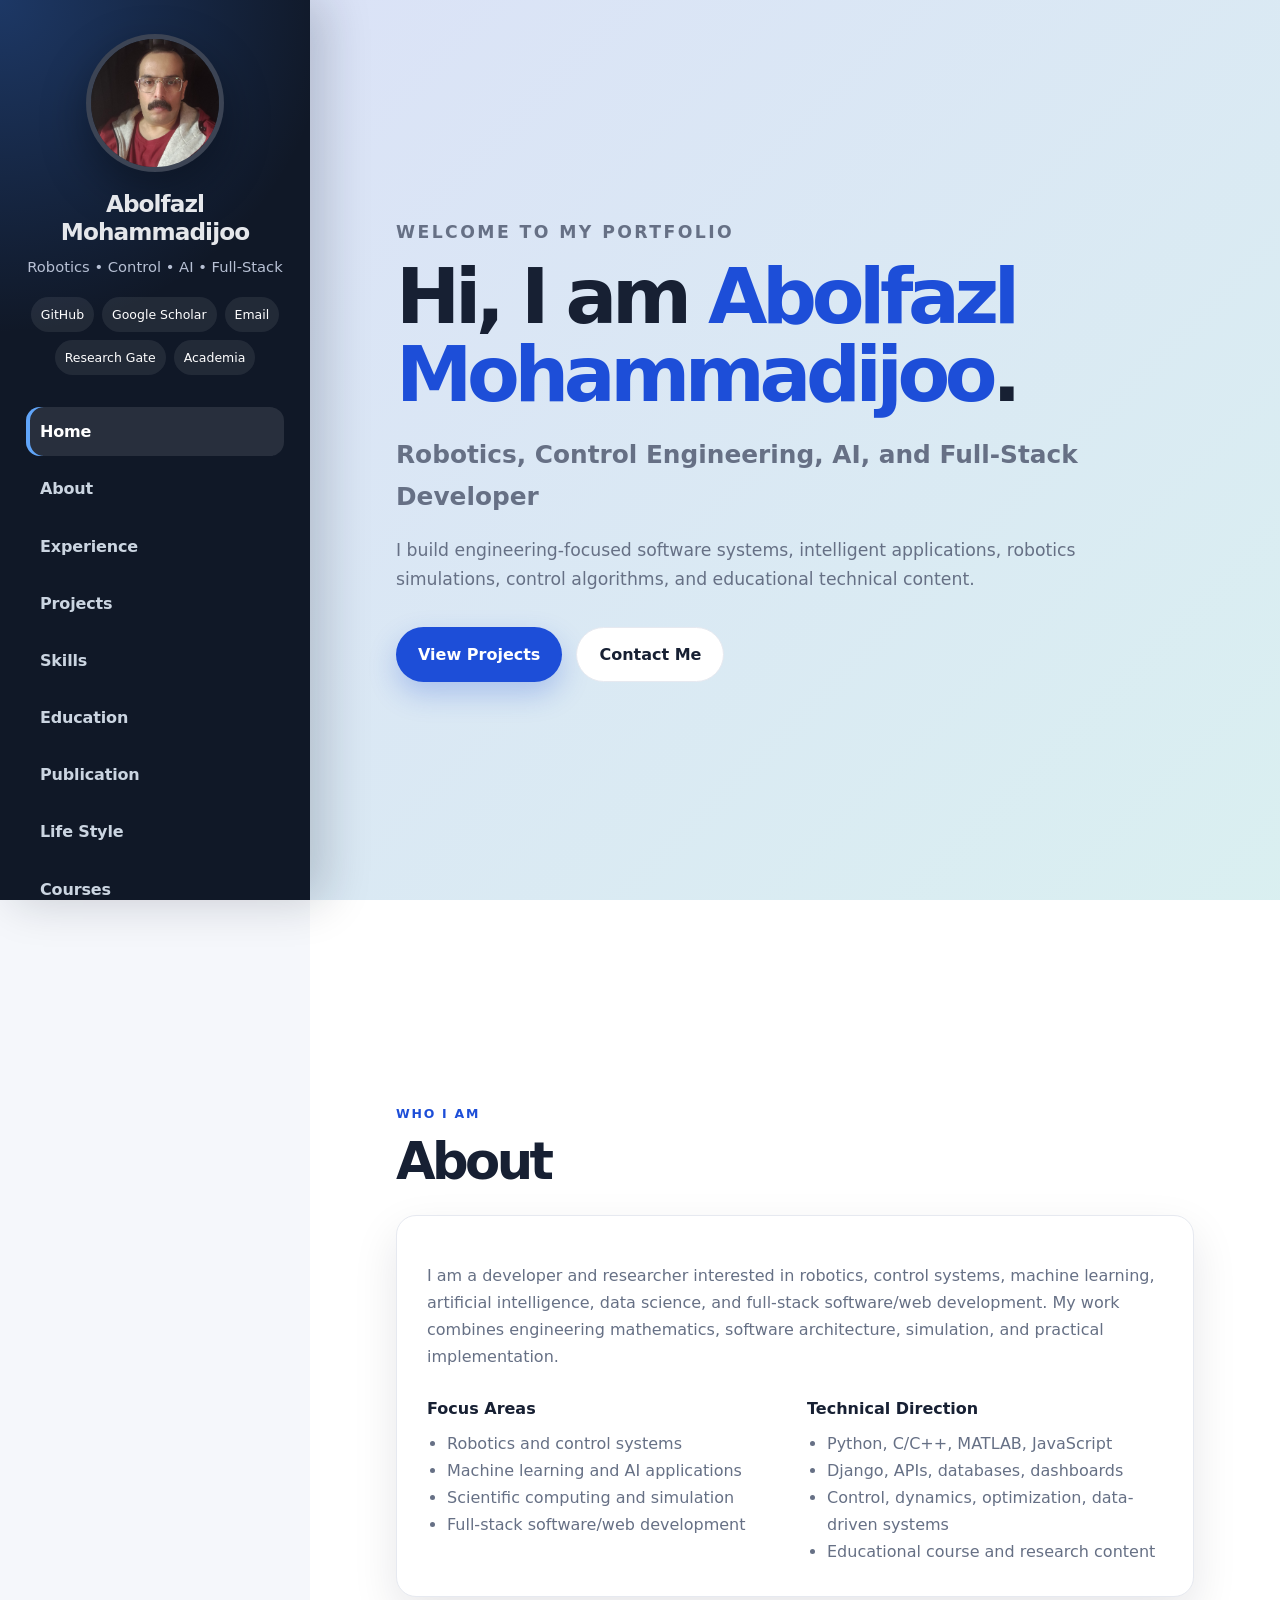
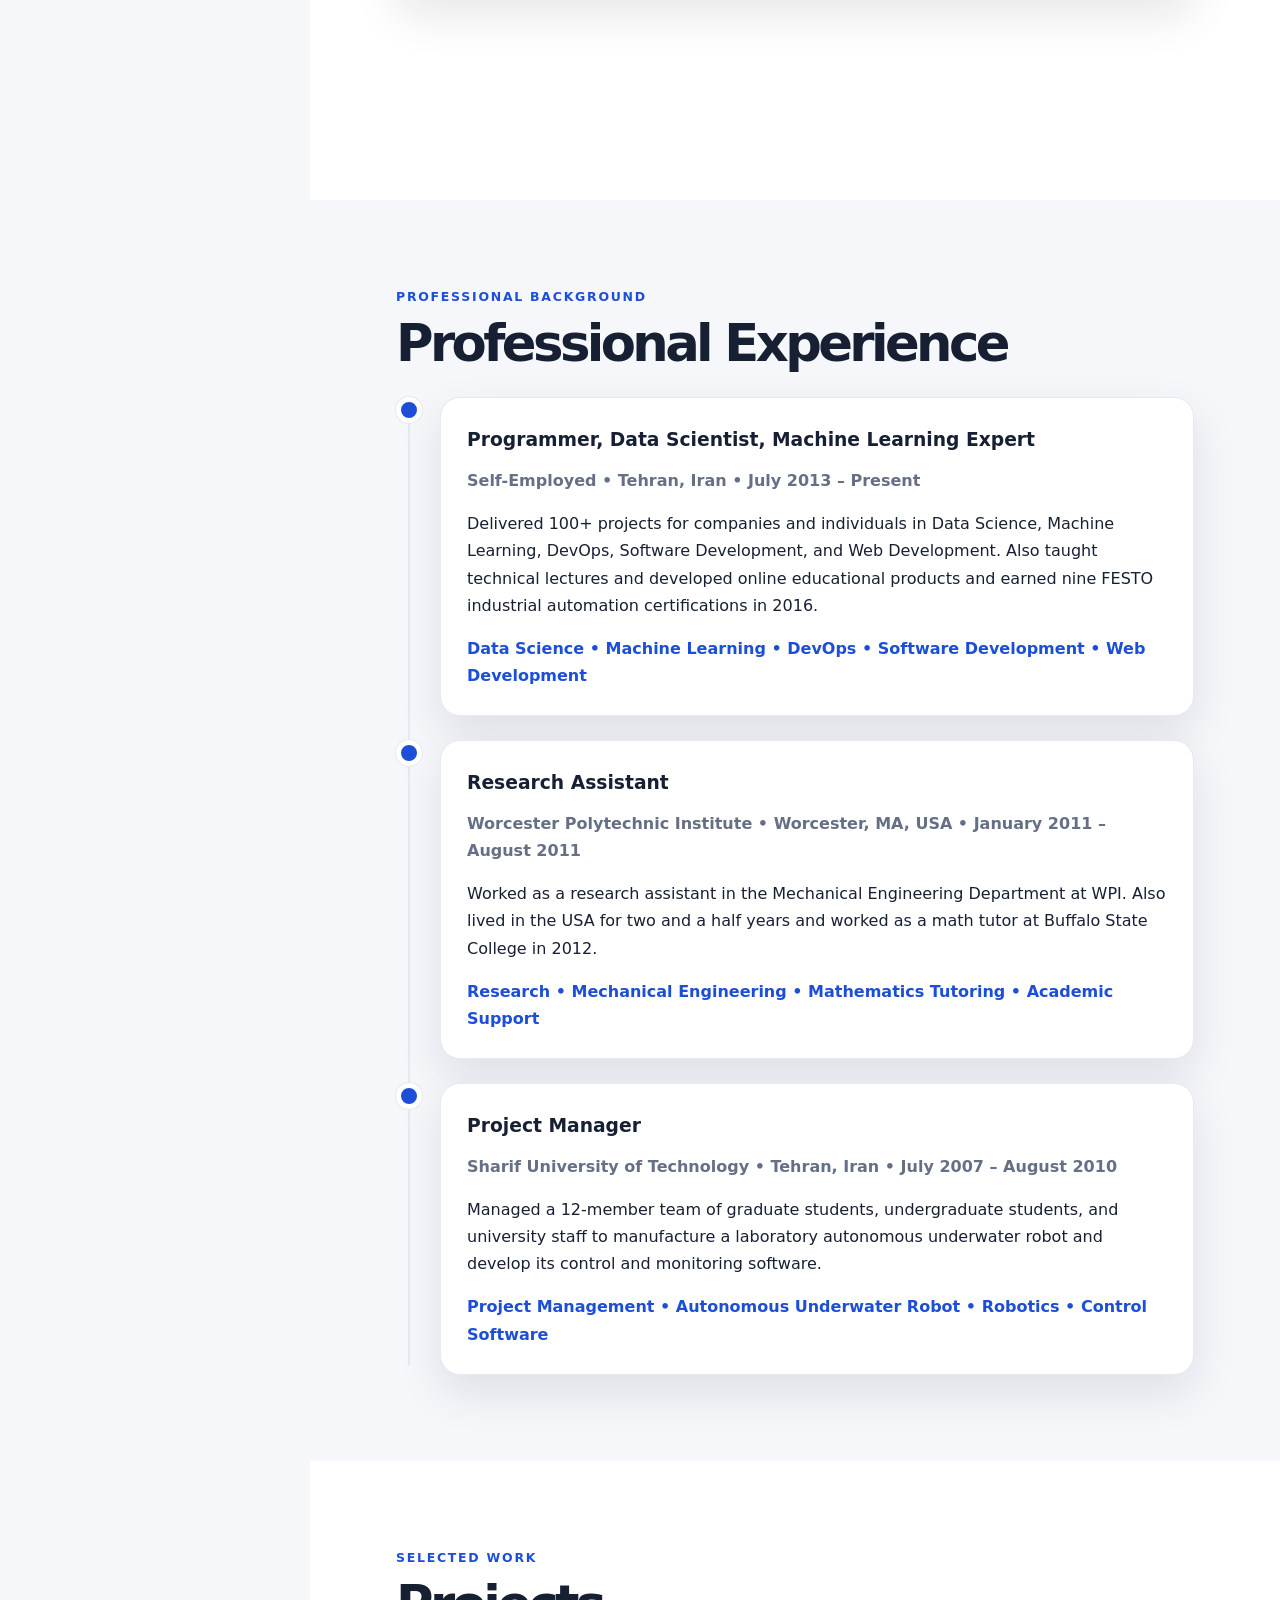
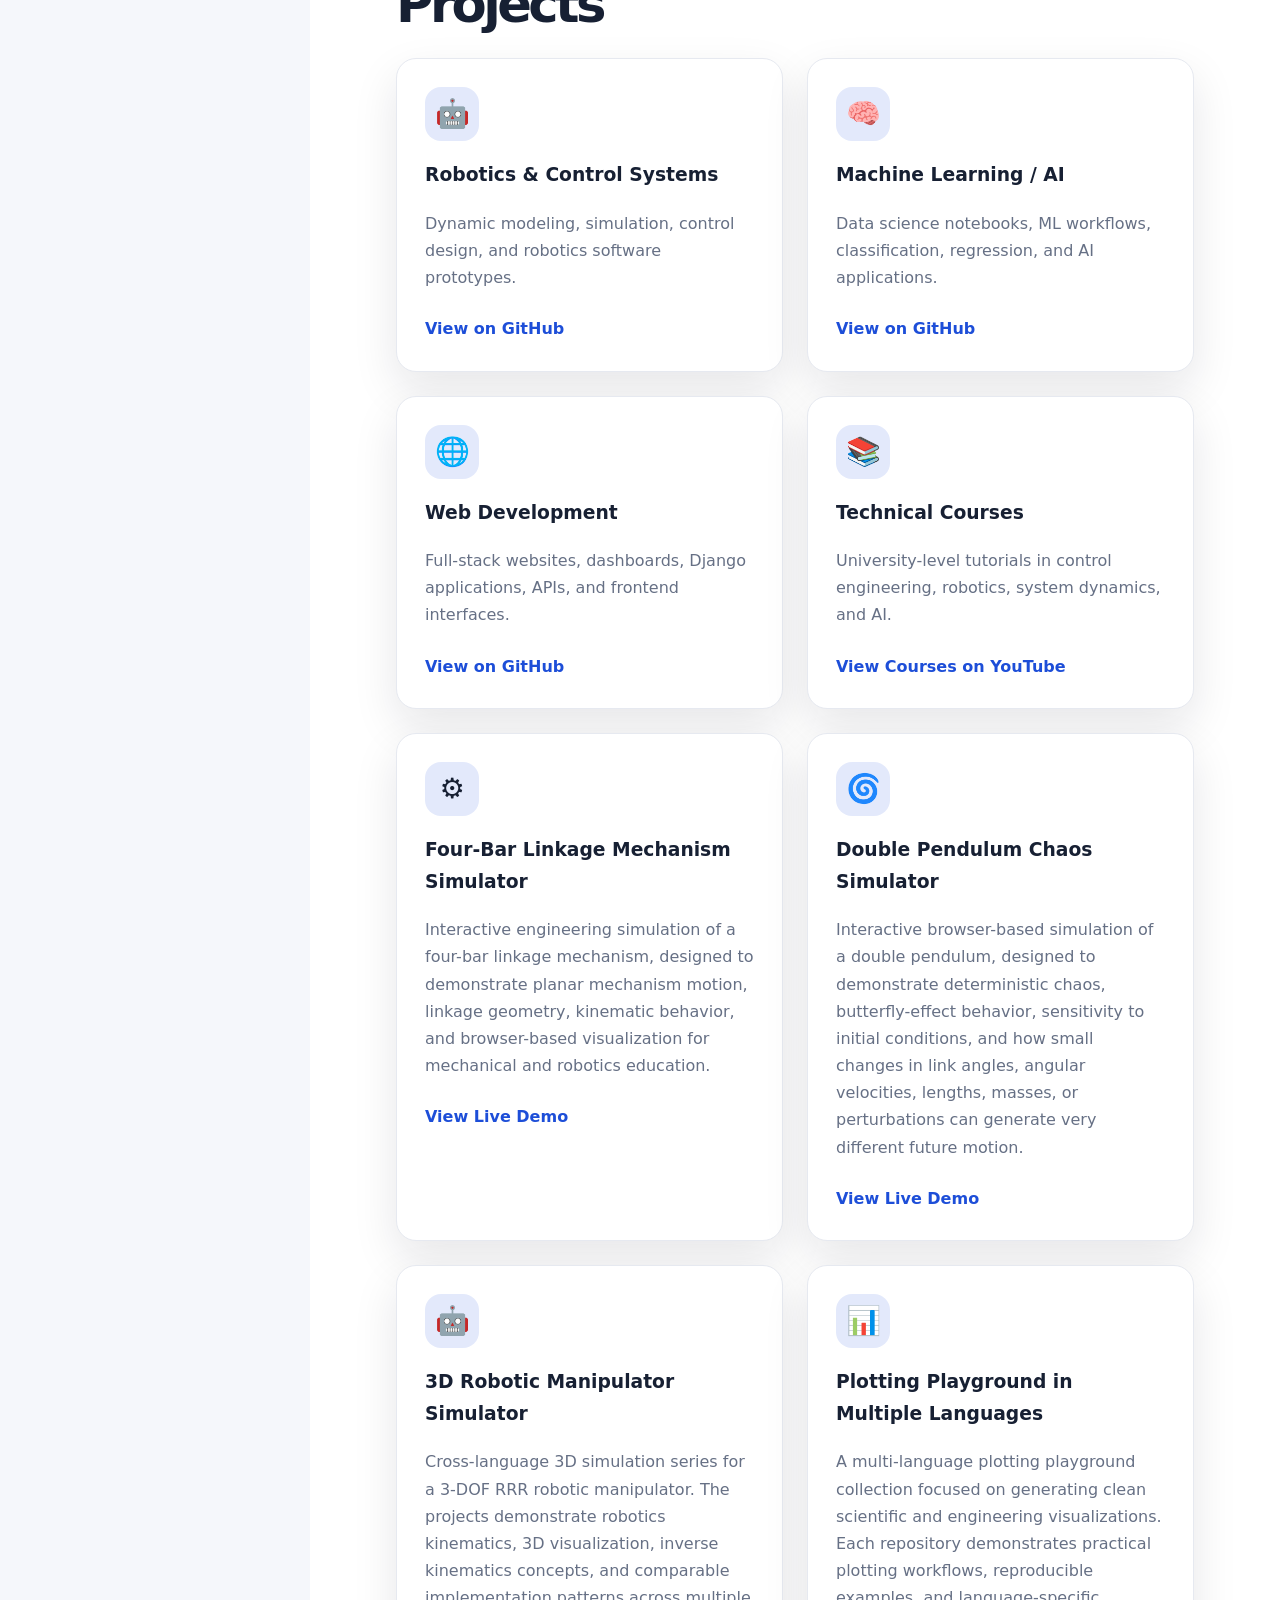
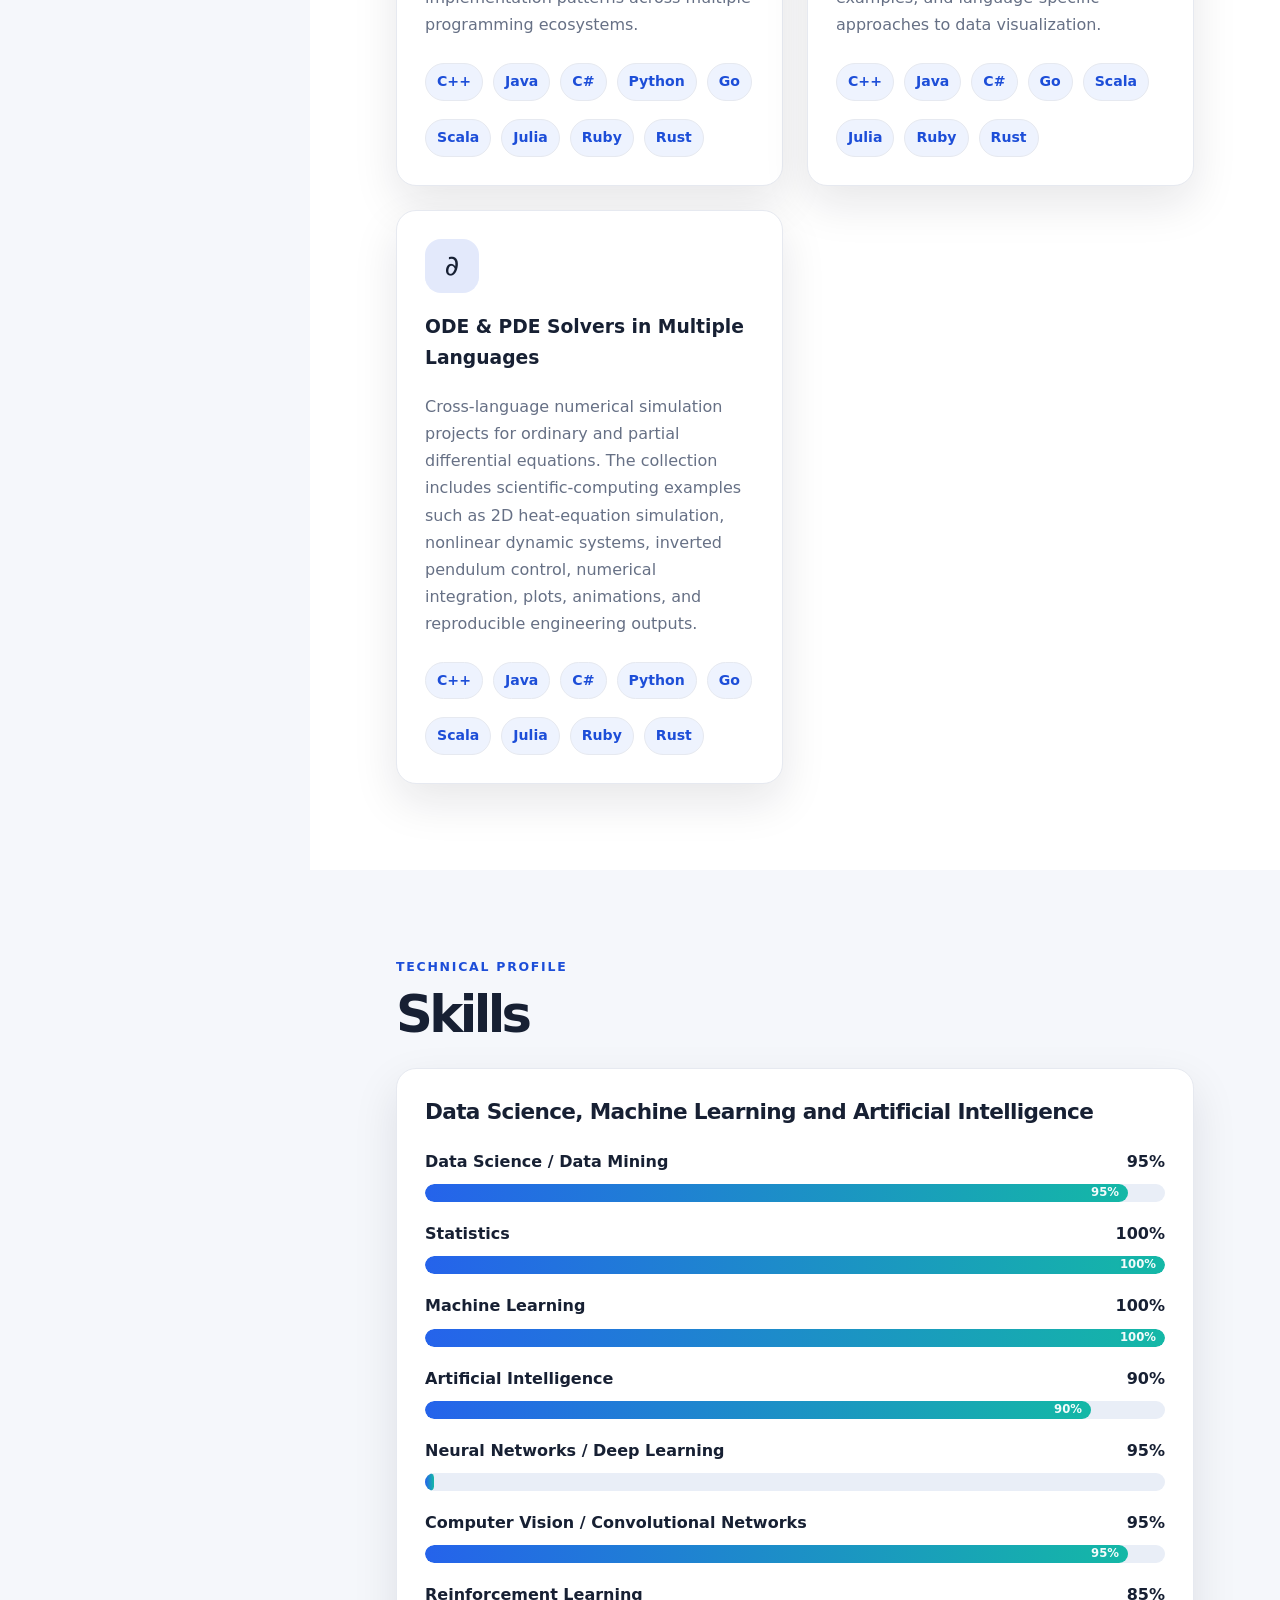
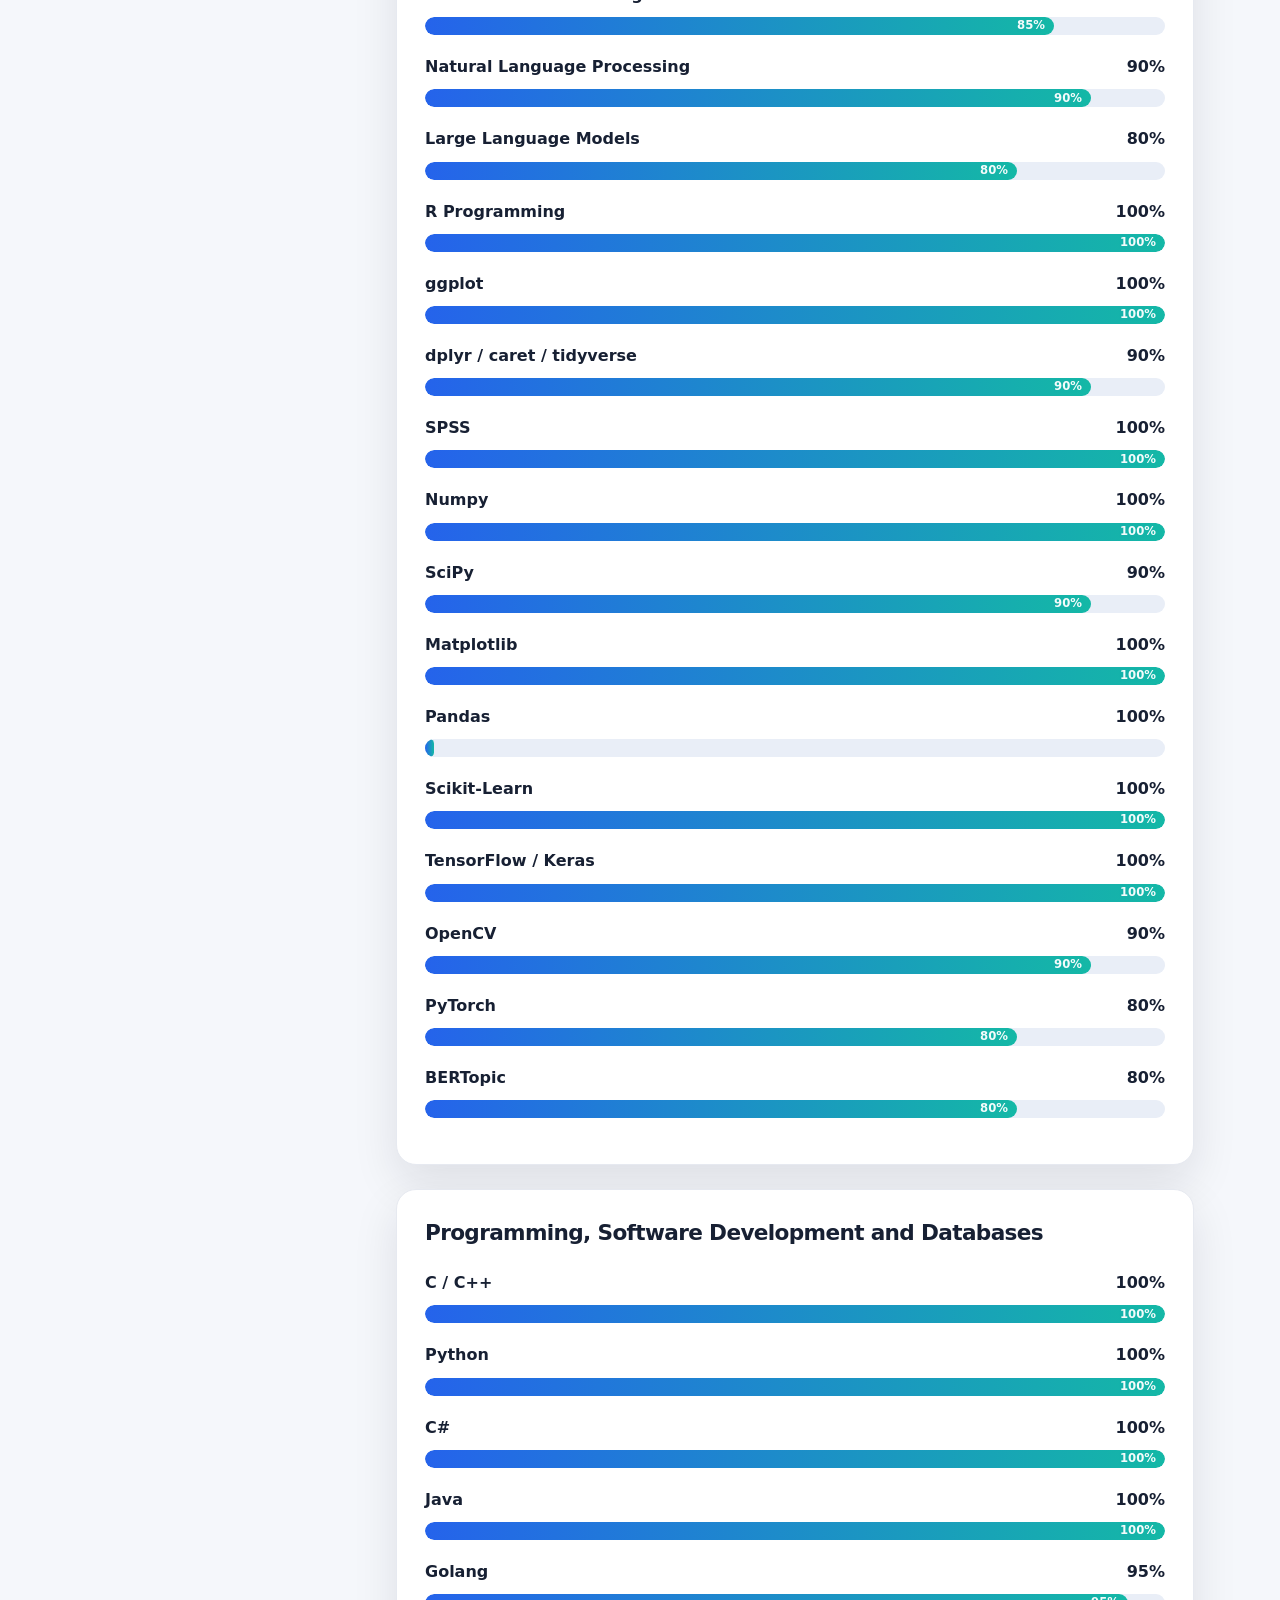
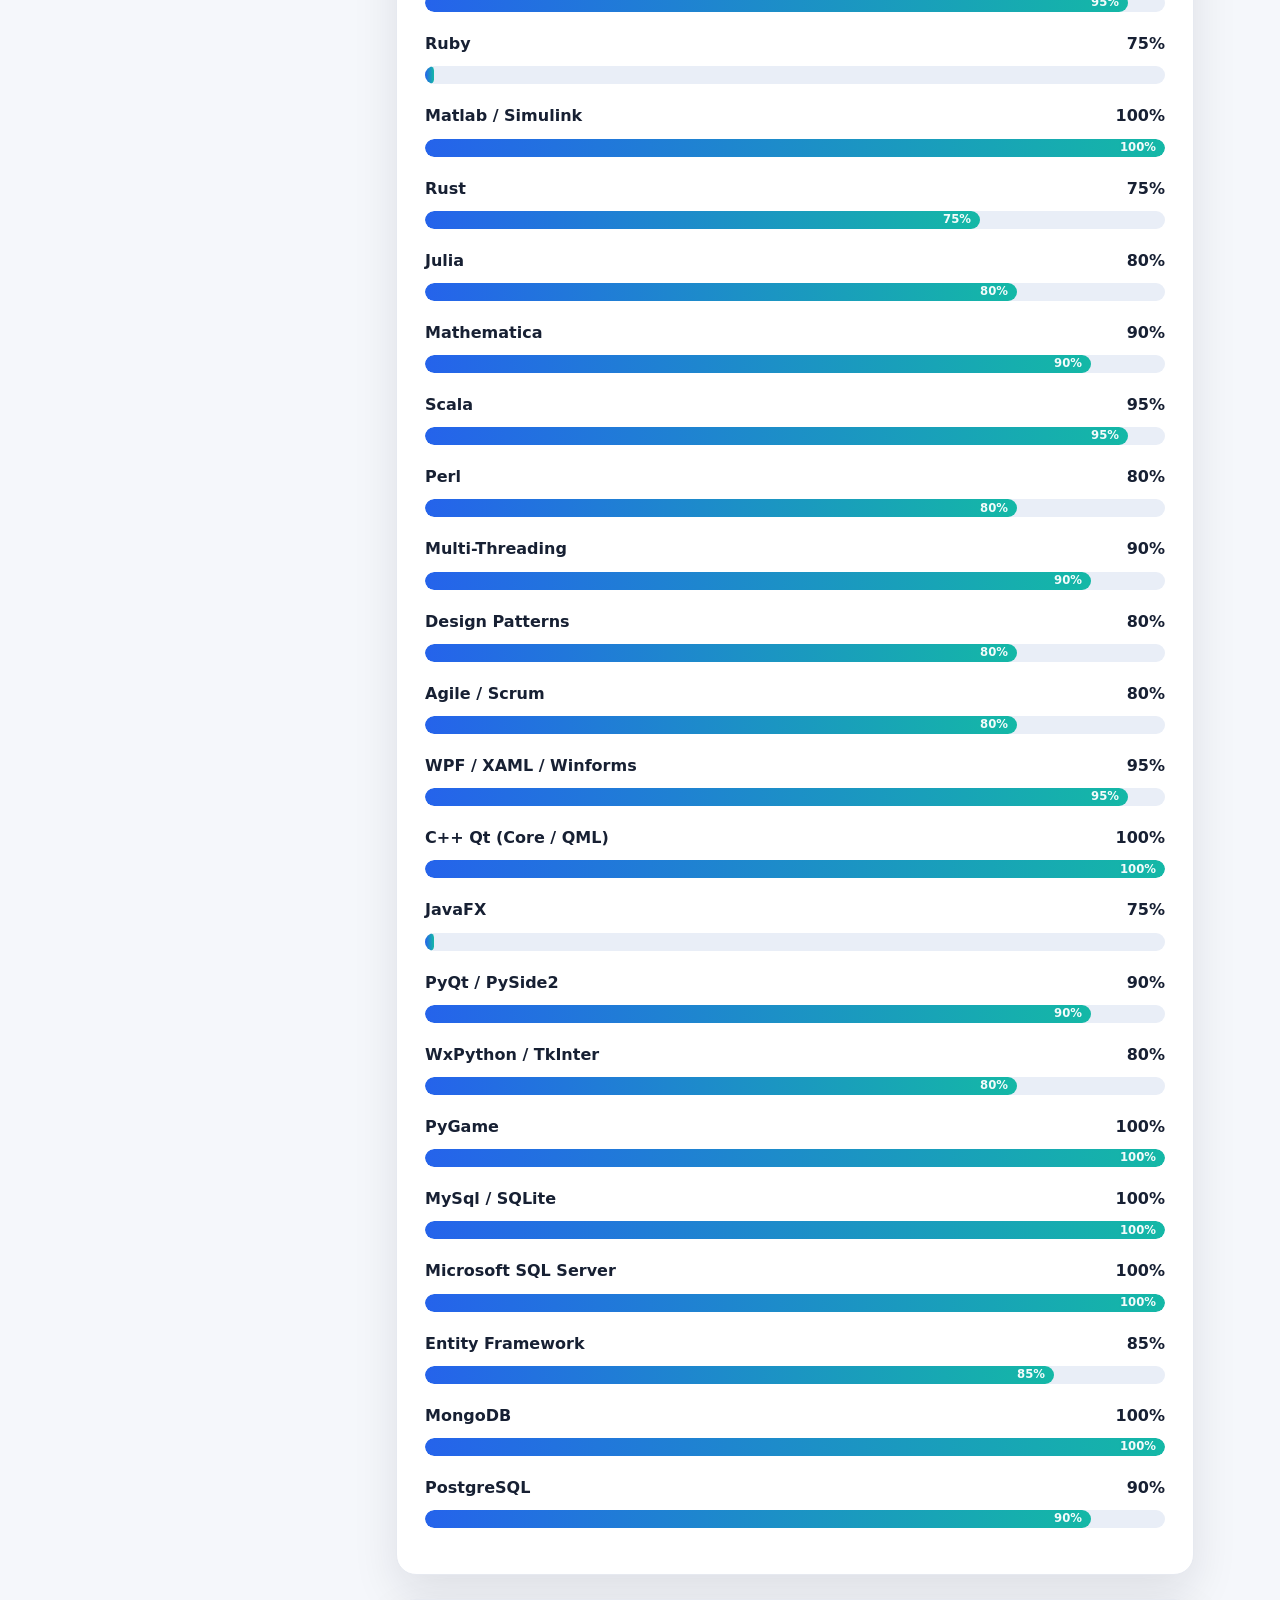
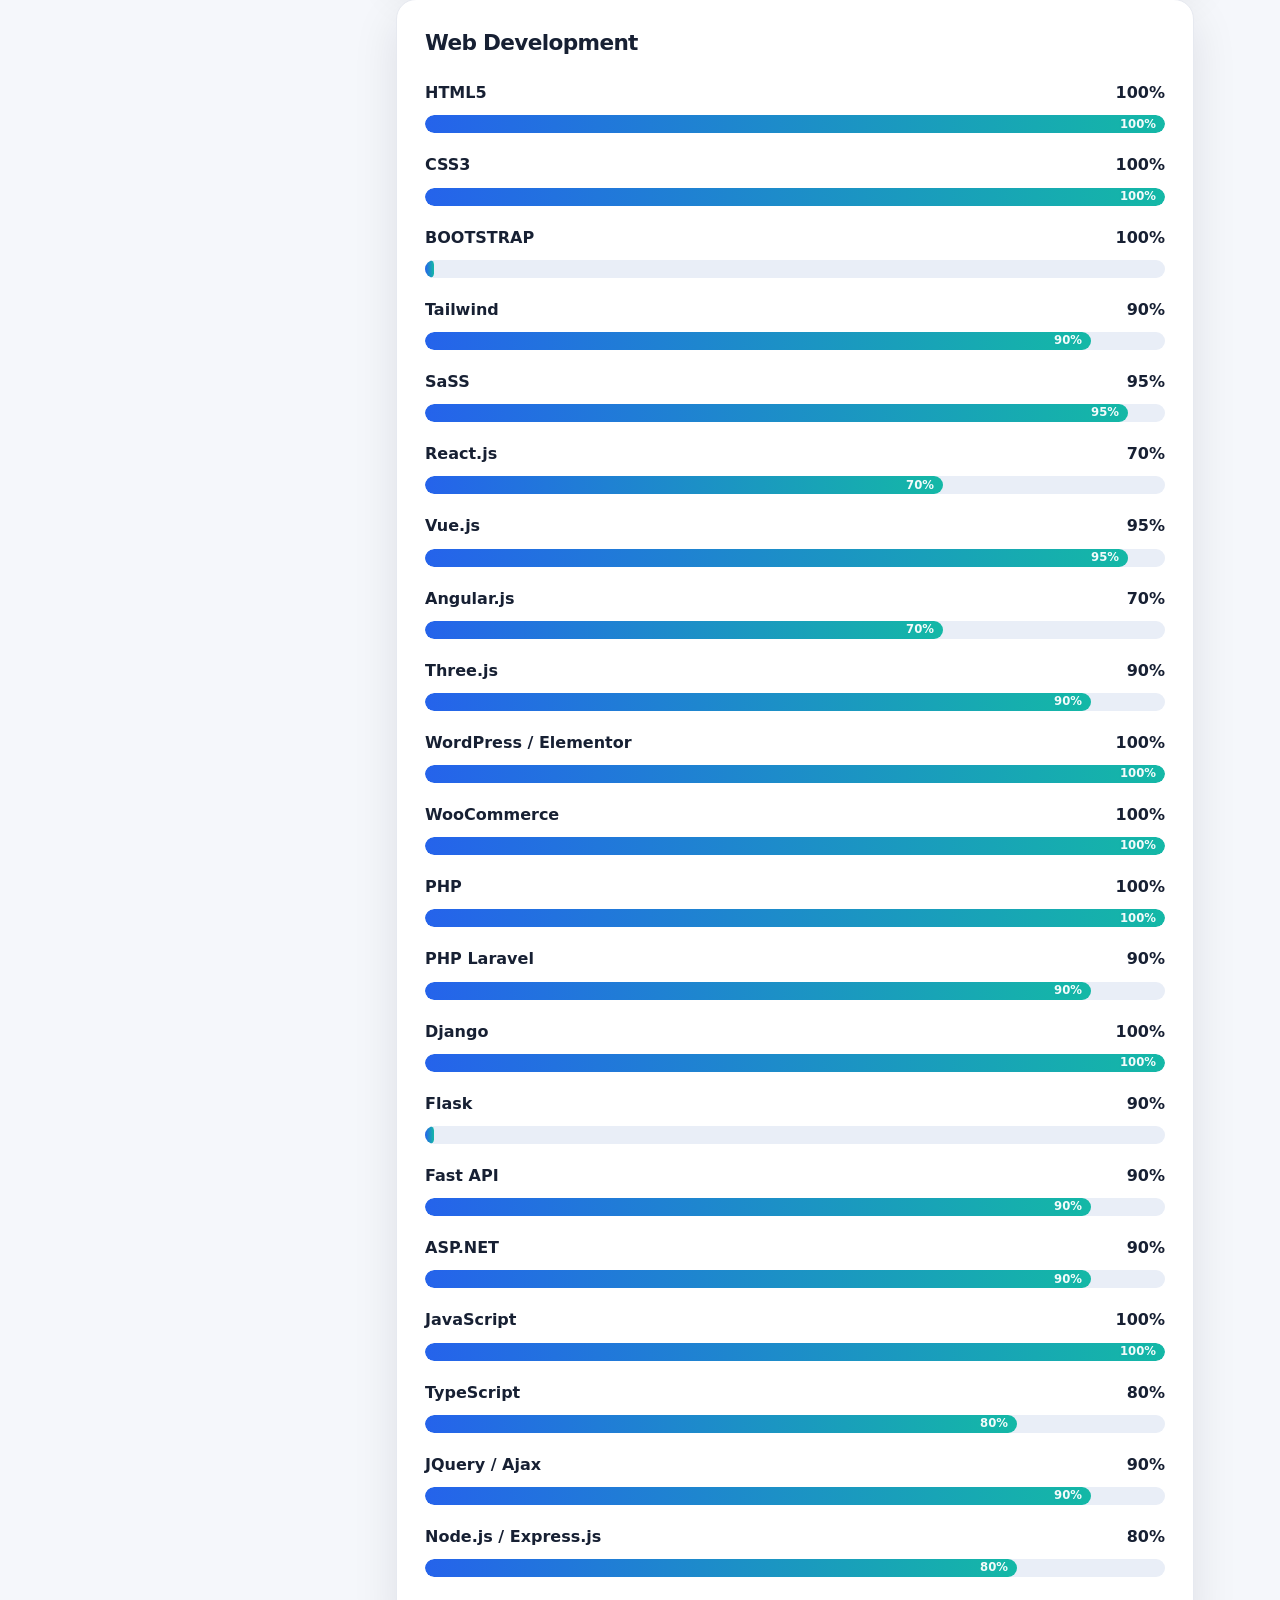
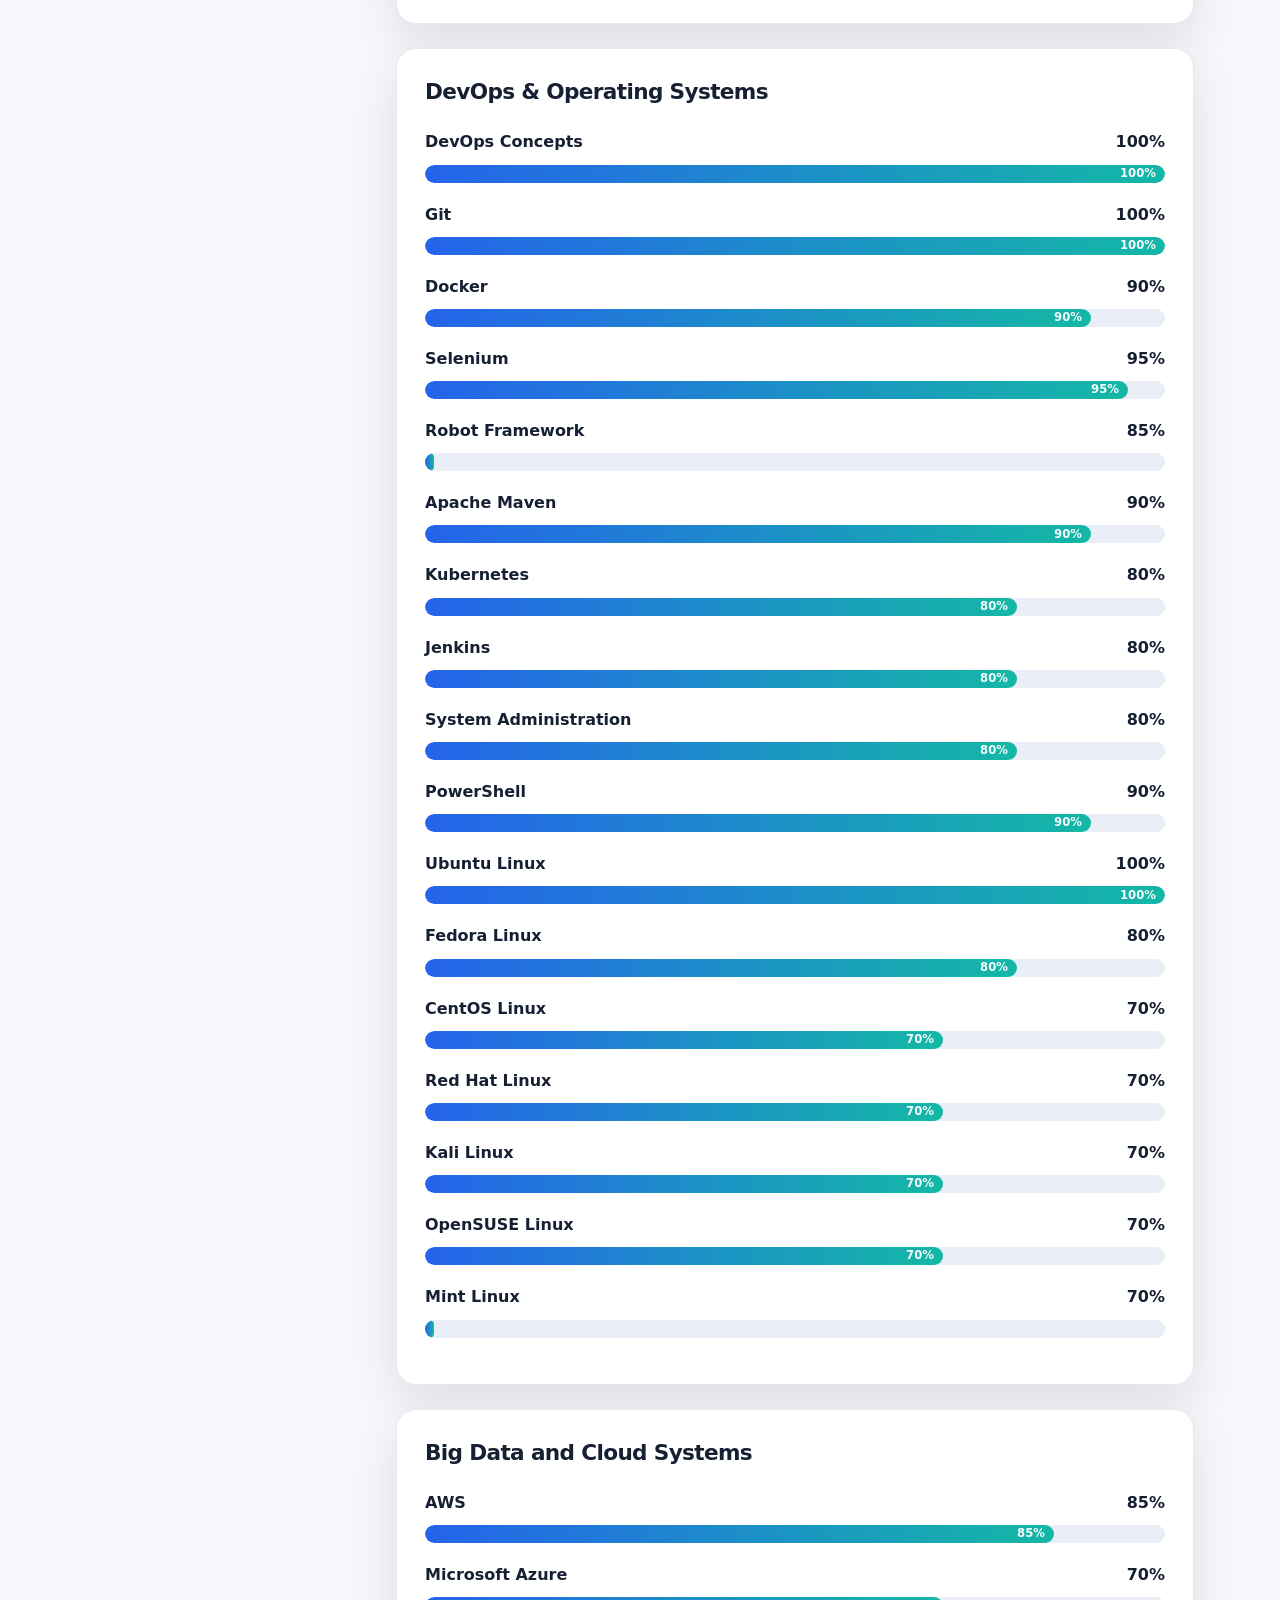
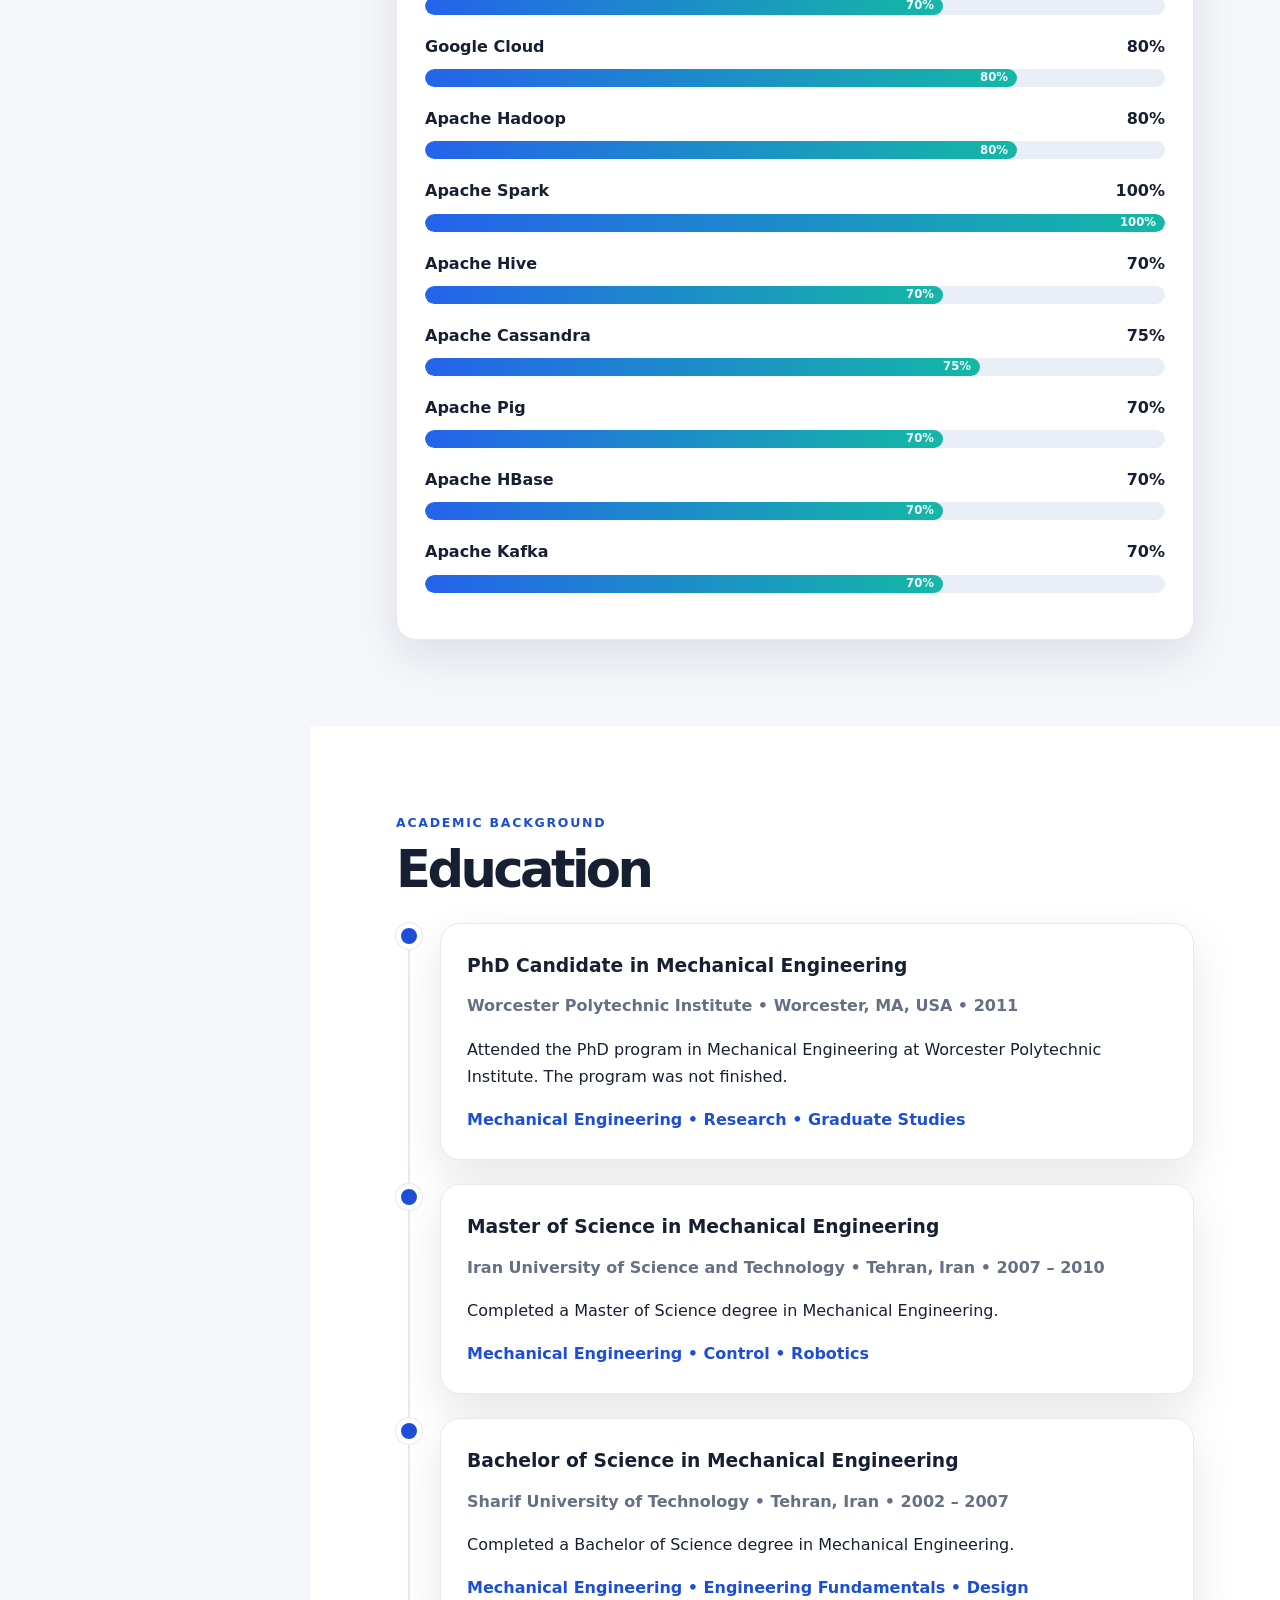
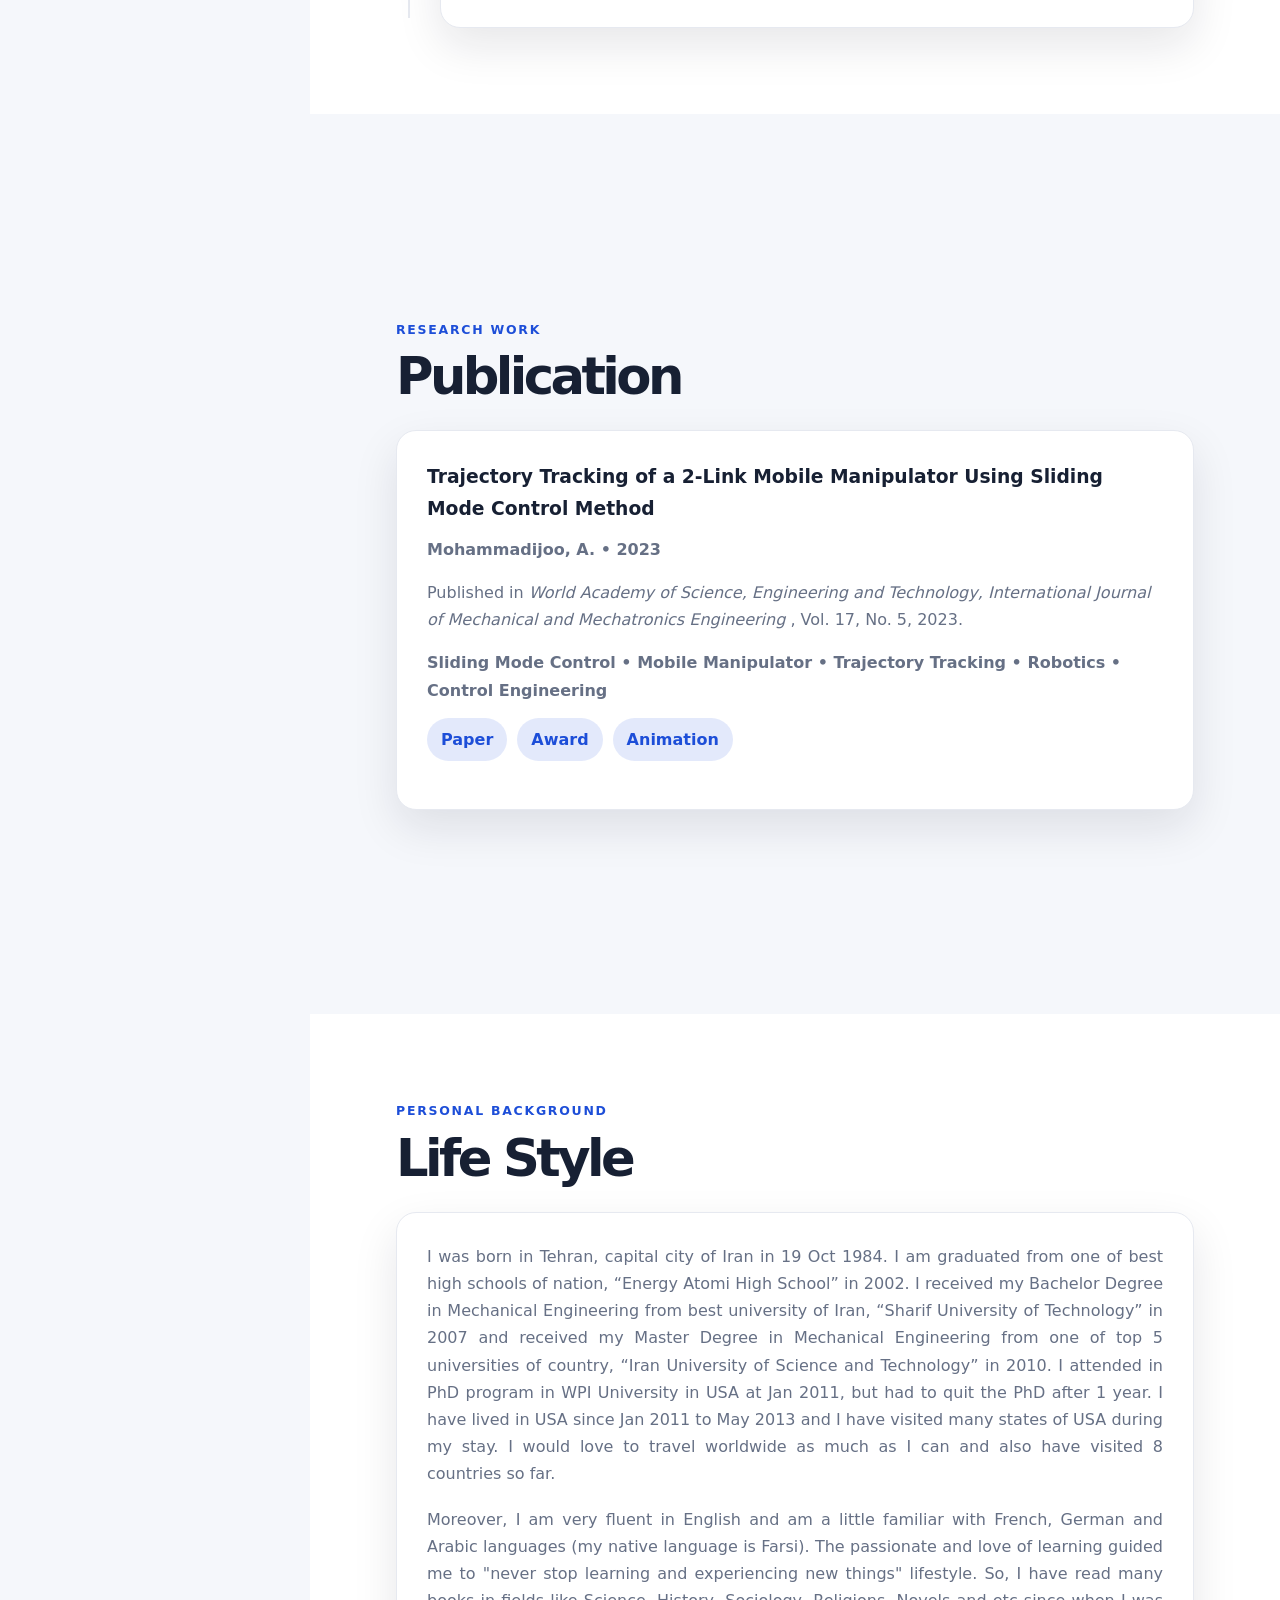
==== commit 06913364: "Update index.html" ====
--- a/index.html
+++ b/index.html
@@ -273,6 +273,8 @@
         <a href="https://github.com/mohammadijoo" target="_blank" rel="noopener">GitHub</a>
         <a href="https://scholar.google.com/citations?user=lre83n8AAAAJ&hl=en" target="_blank" rel="noopener">Google Scholar</a>
         <a href="mailto:abolfazl.mohamadijoo@alum.sharif.edu">Email</a>
+		<a href="https://www.researchgate.net/profile/Abolfazl-Mohammadijoo" target="_blank" rel="noopener">Research Gate</a>
+		<a href="https://sharif.academia.edu/AbolfazlMohammadijoo" target="_blank" rel="noopener">Academia</a>
       </div>
     </div>
 
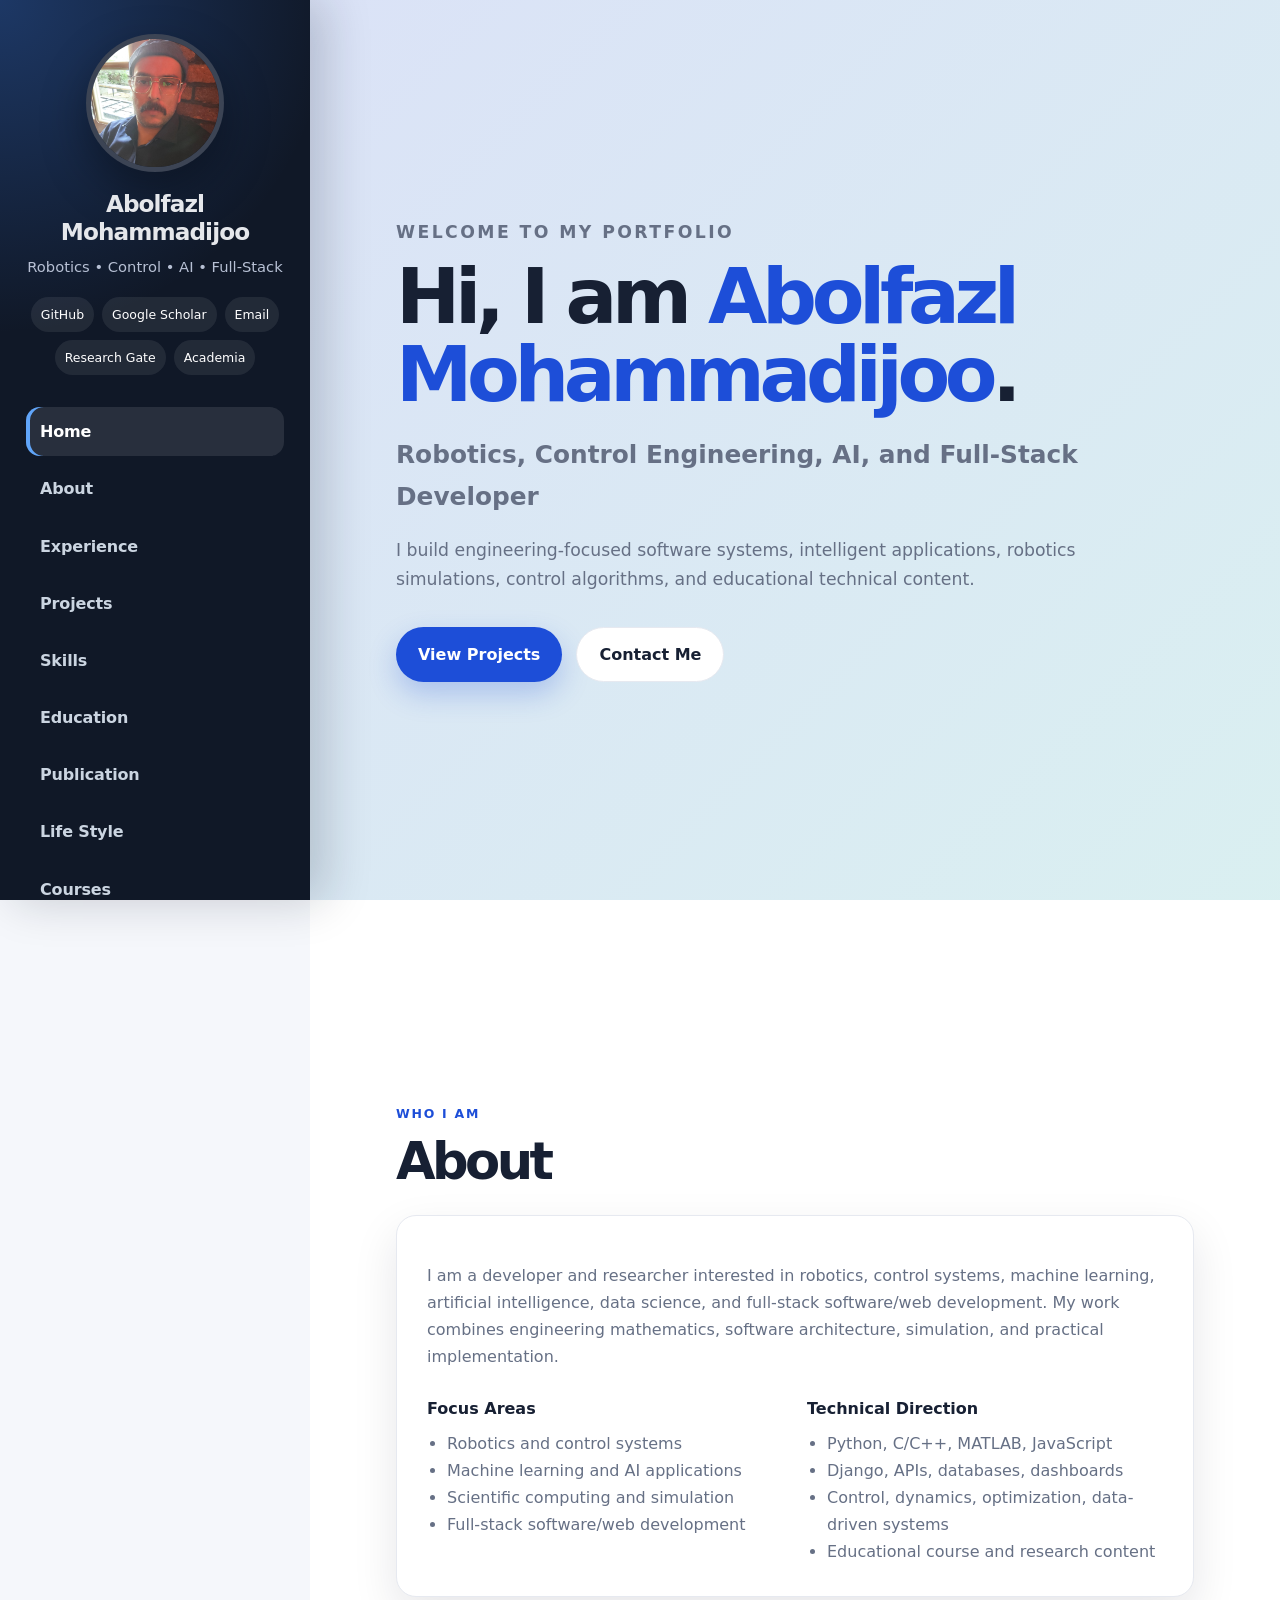
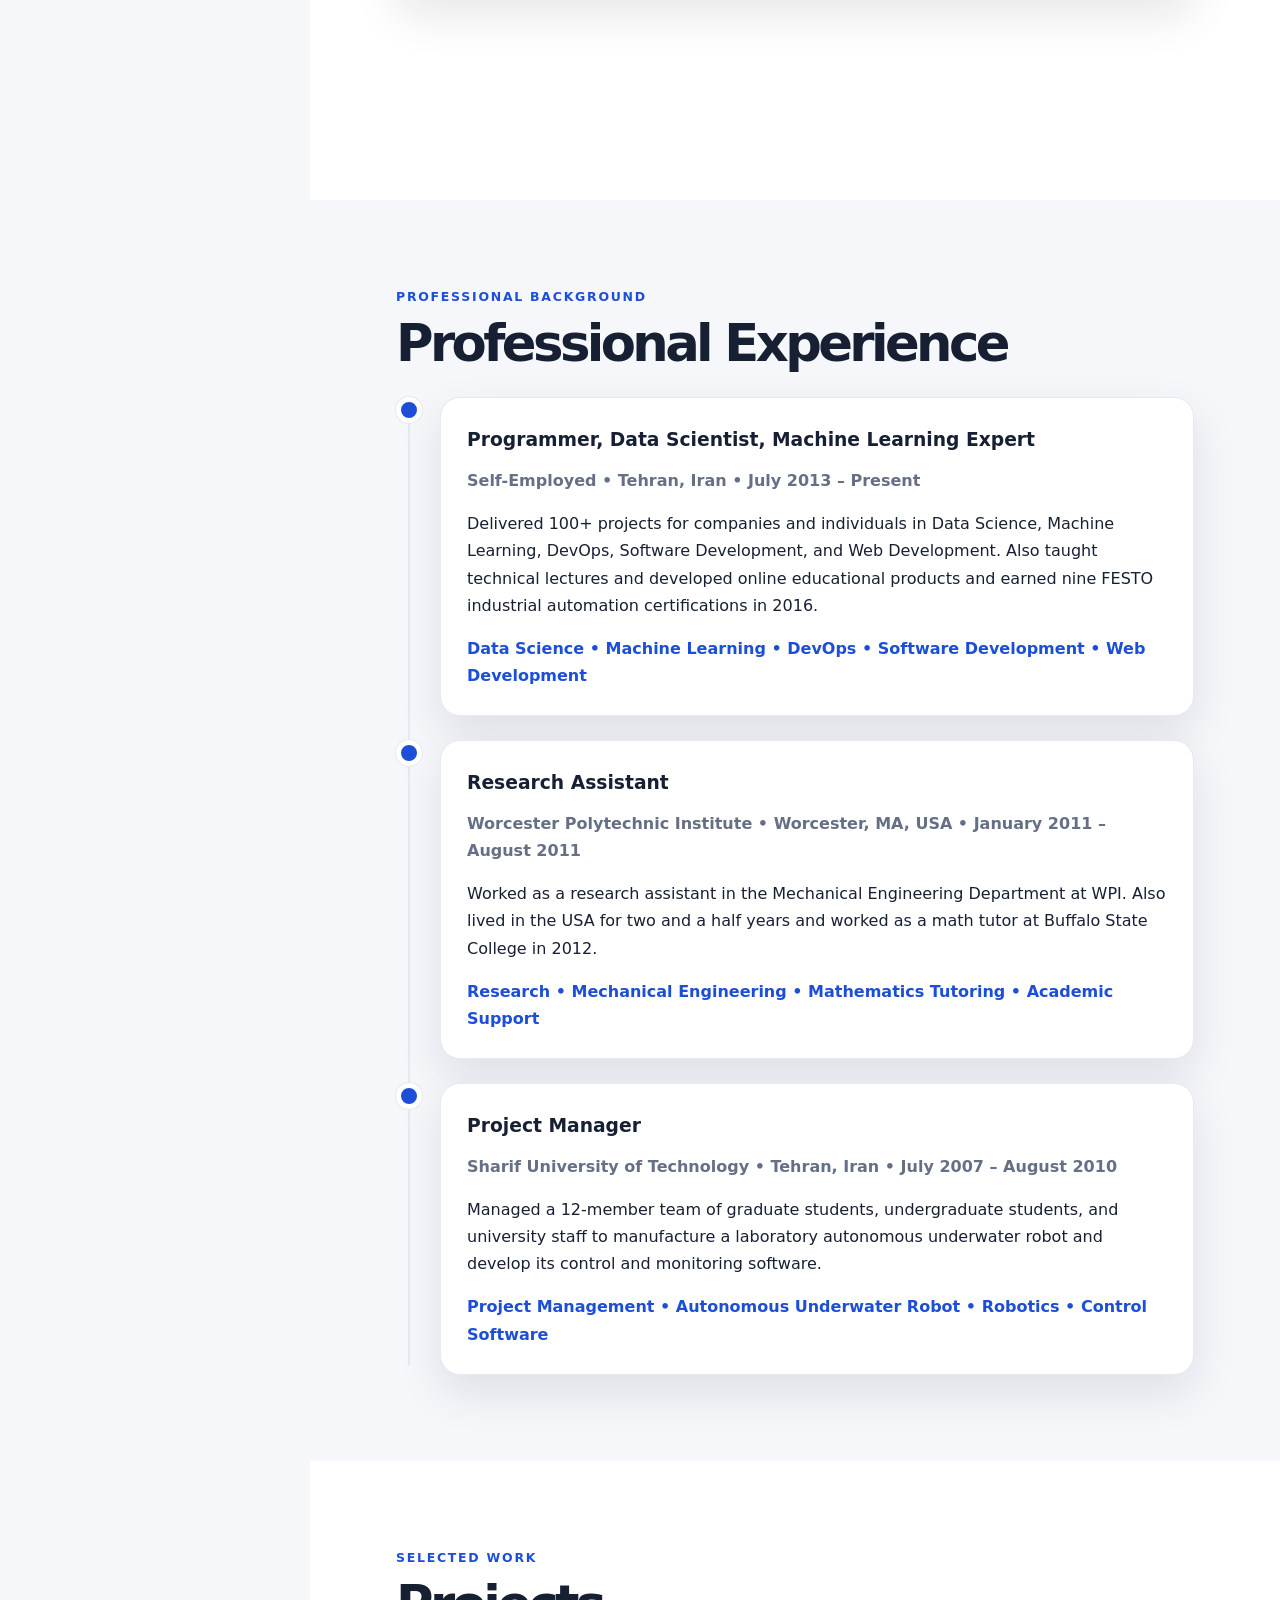
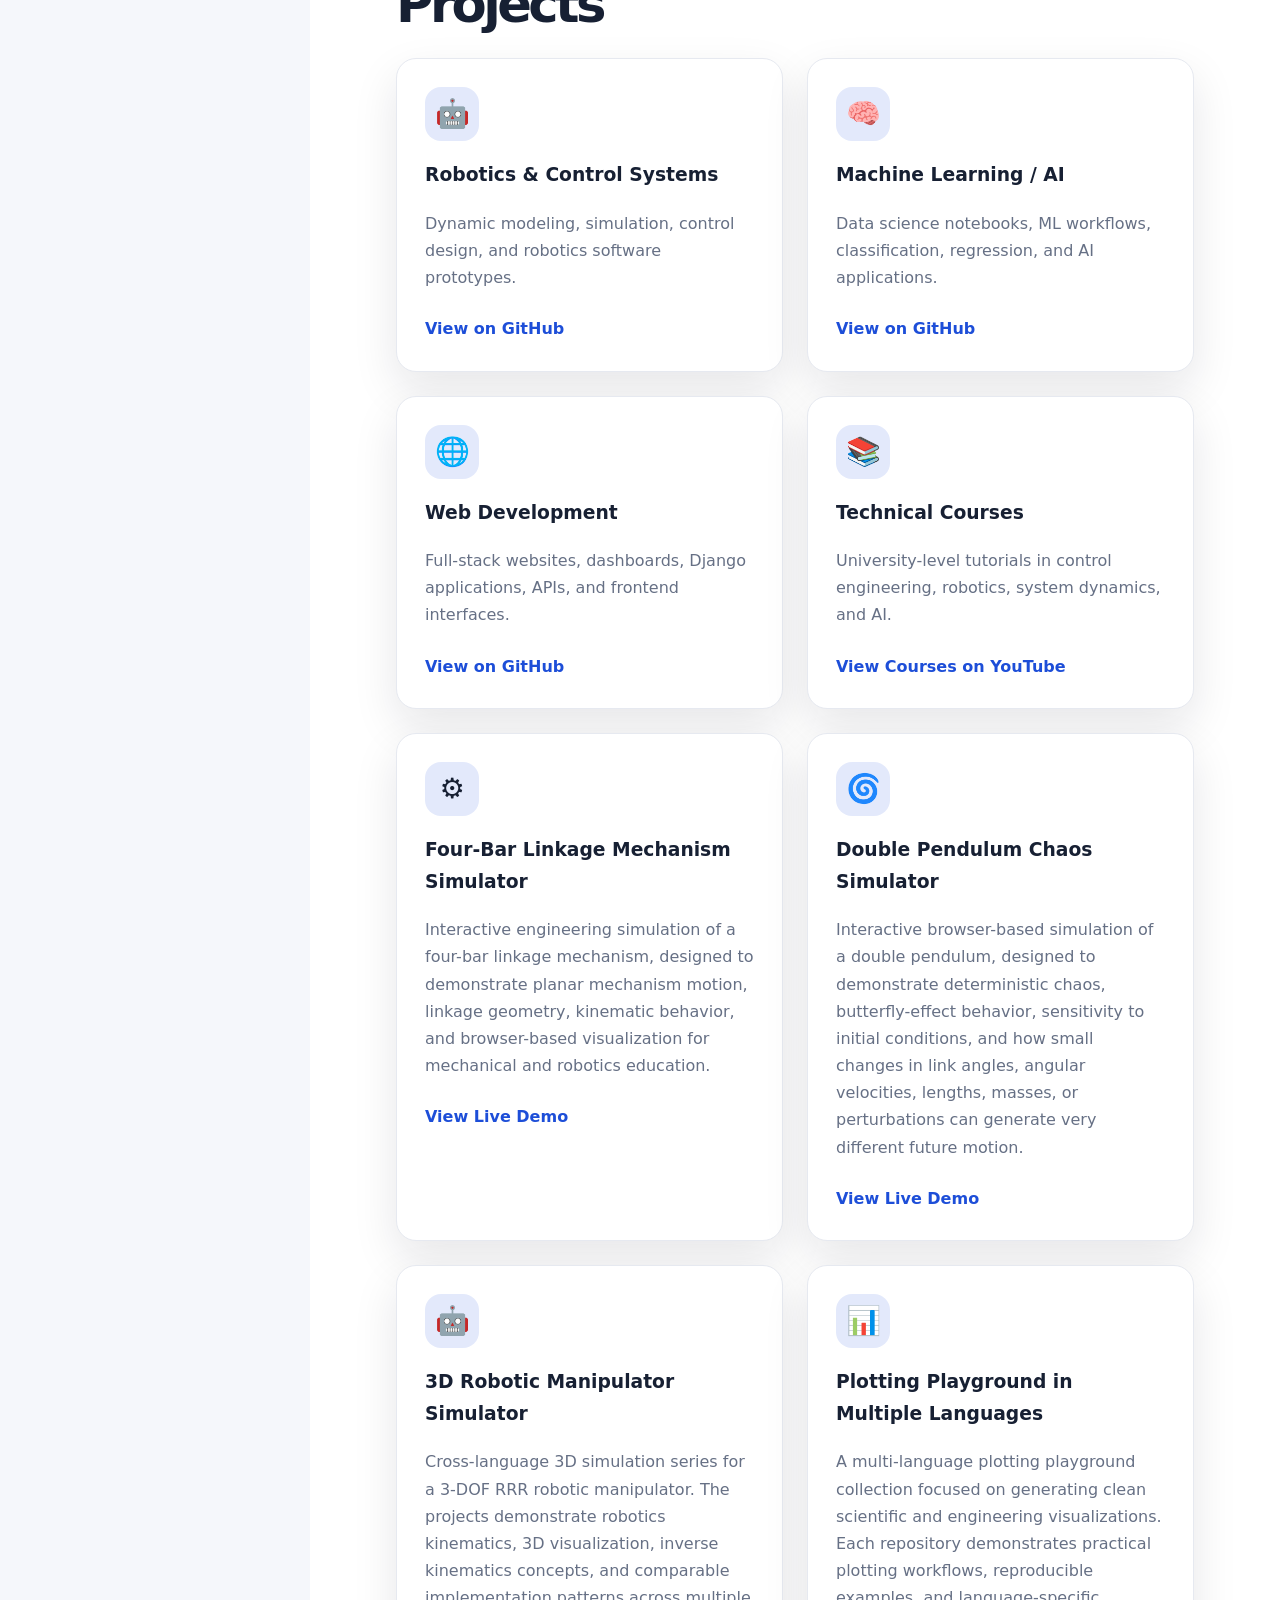
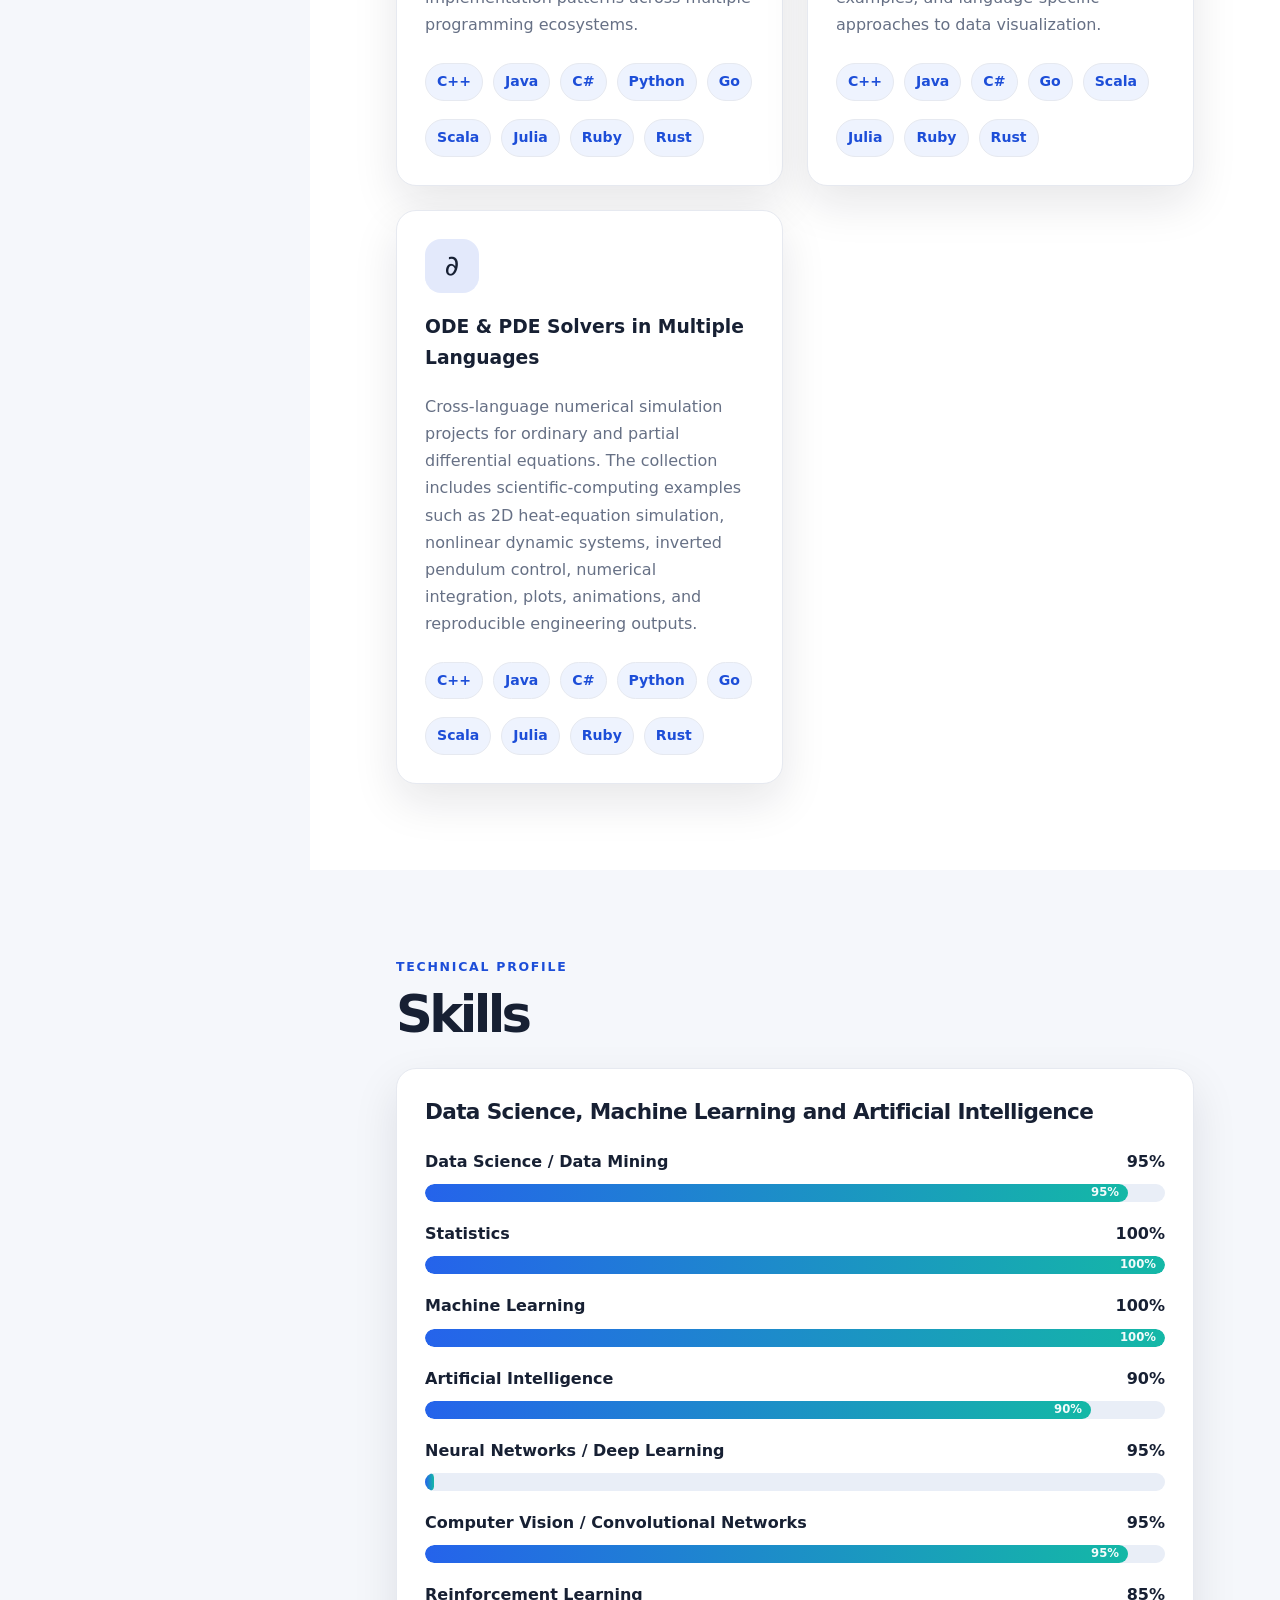
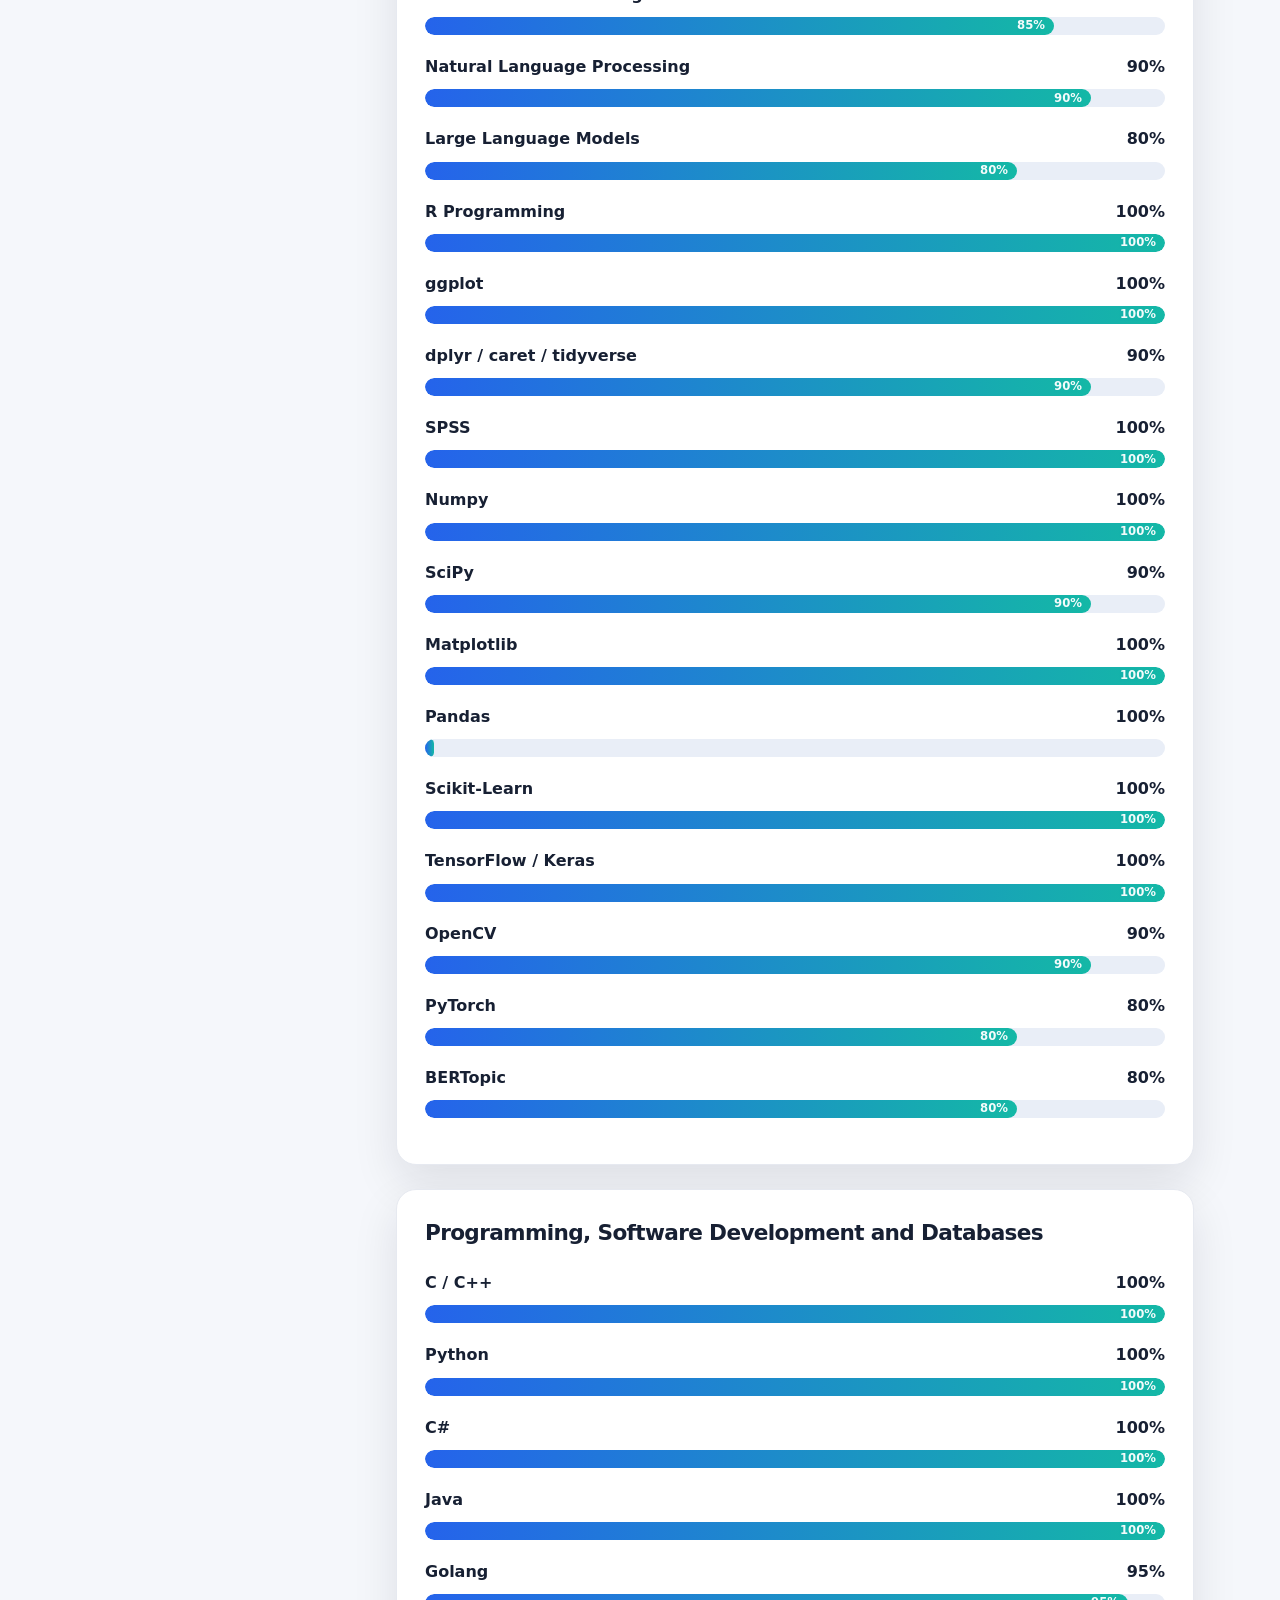
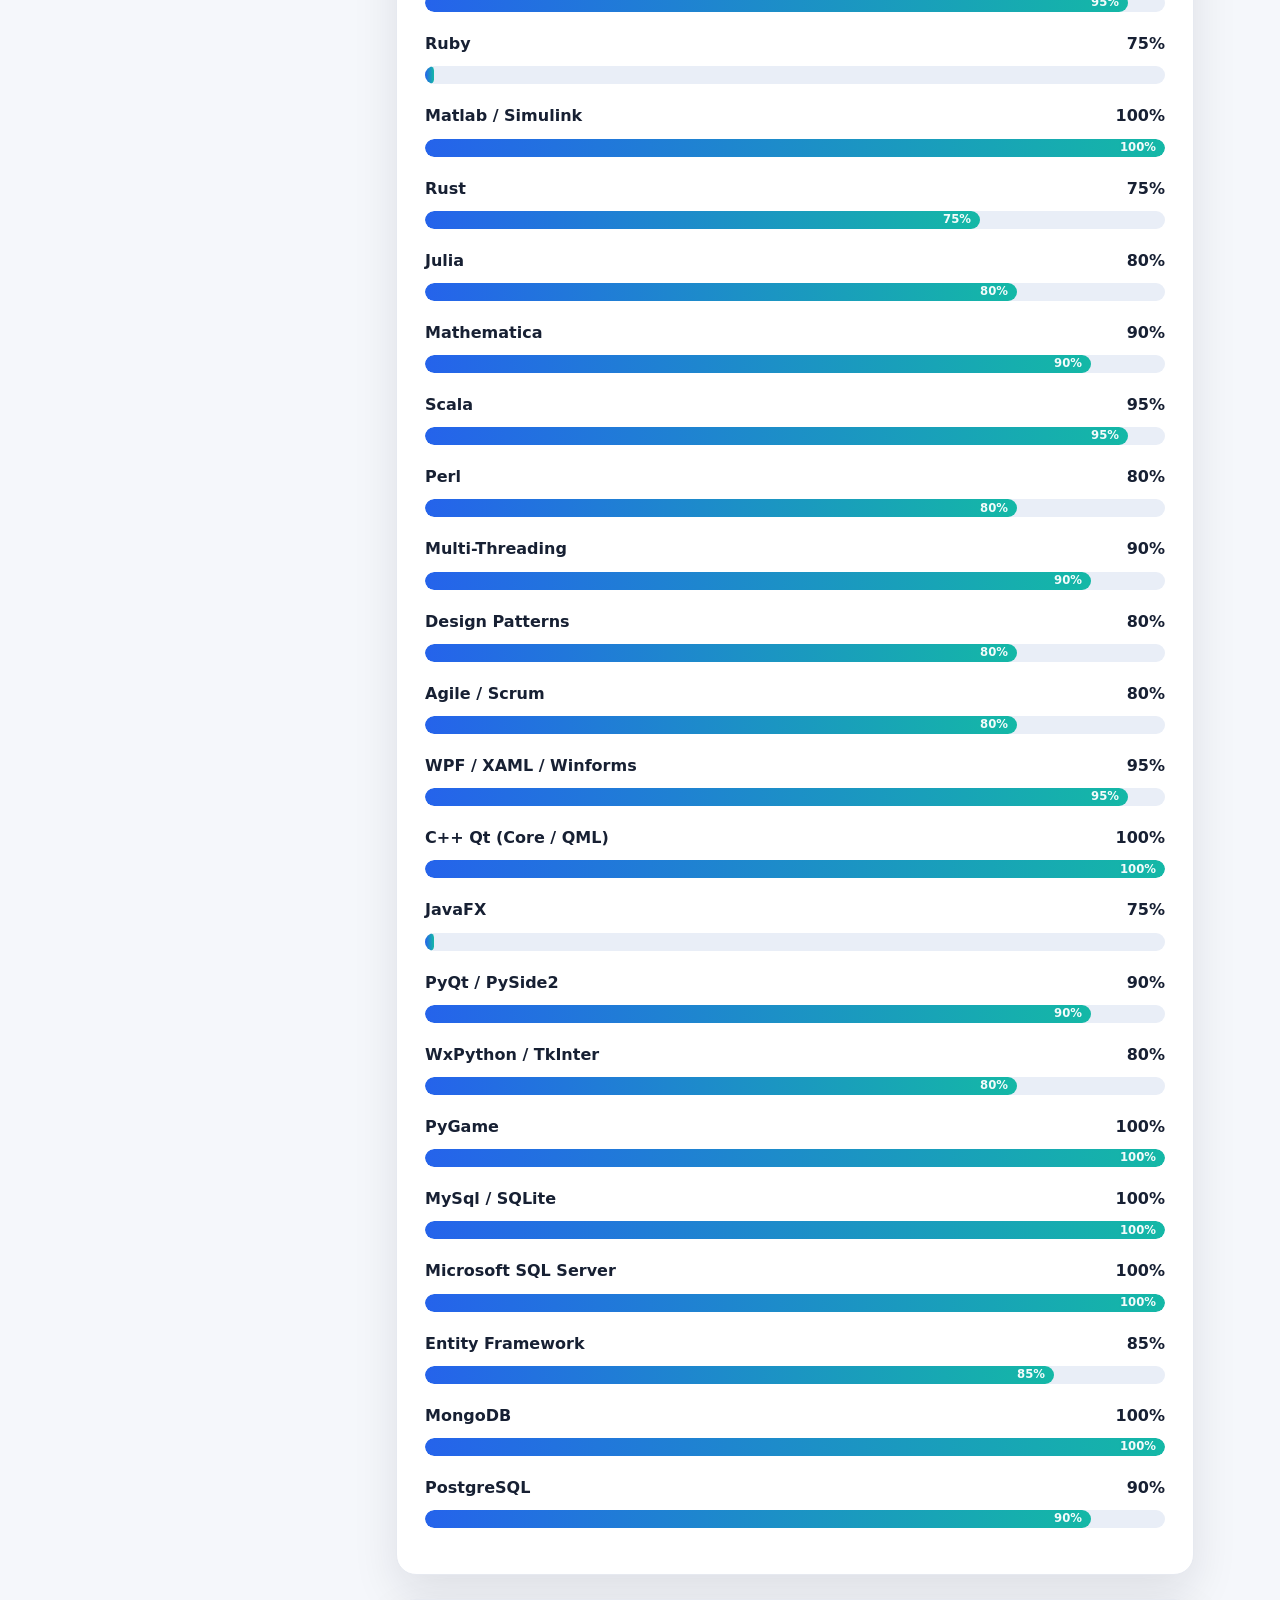
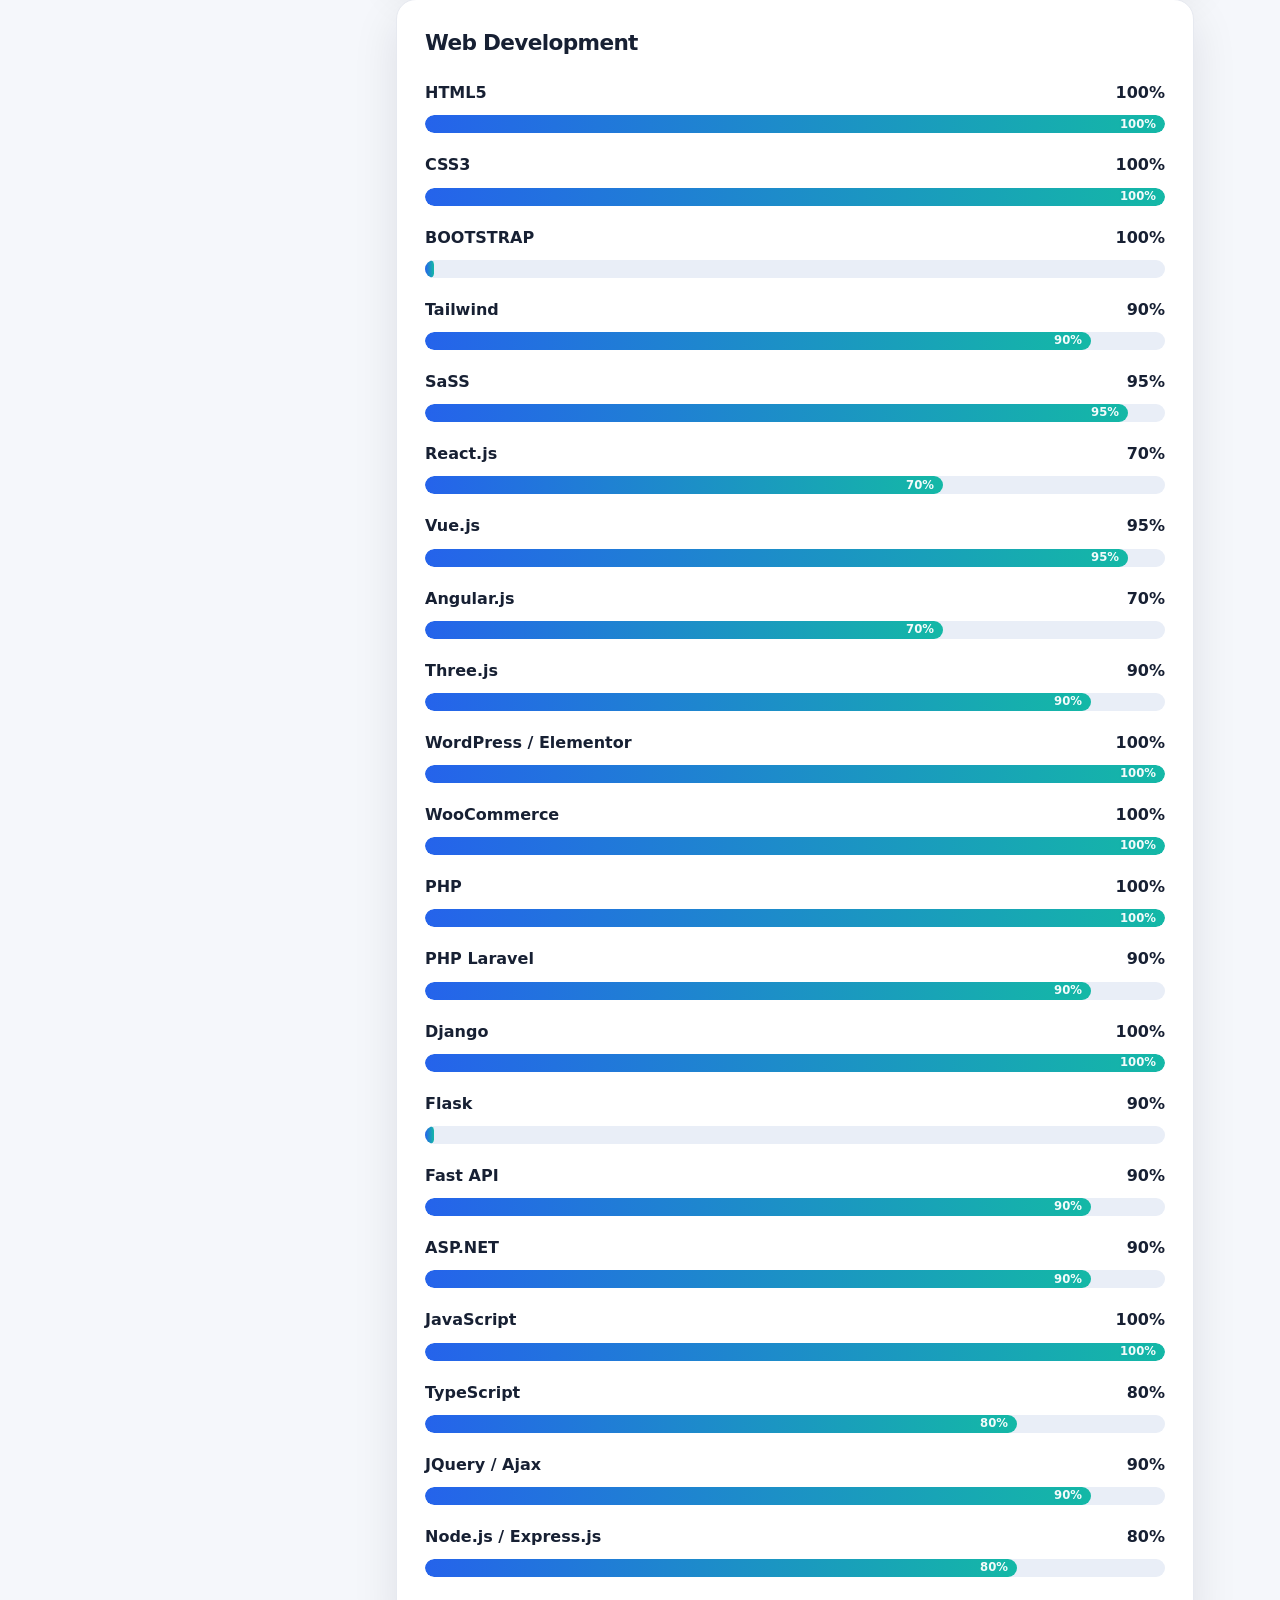
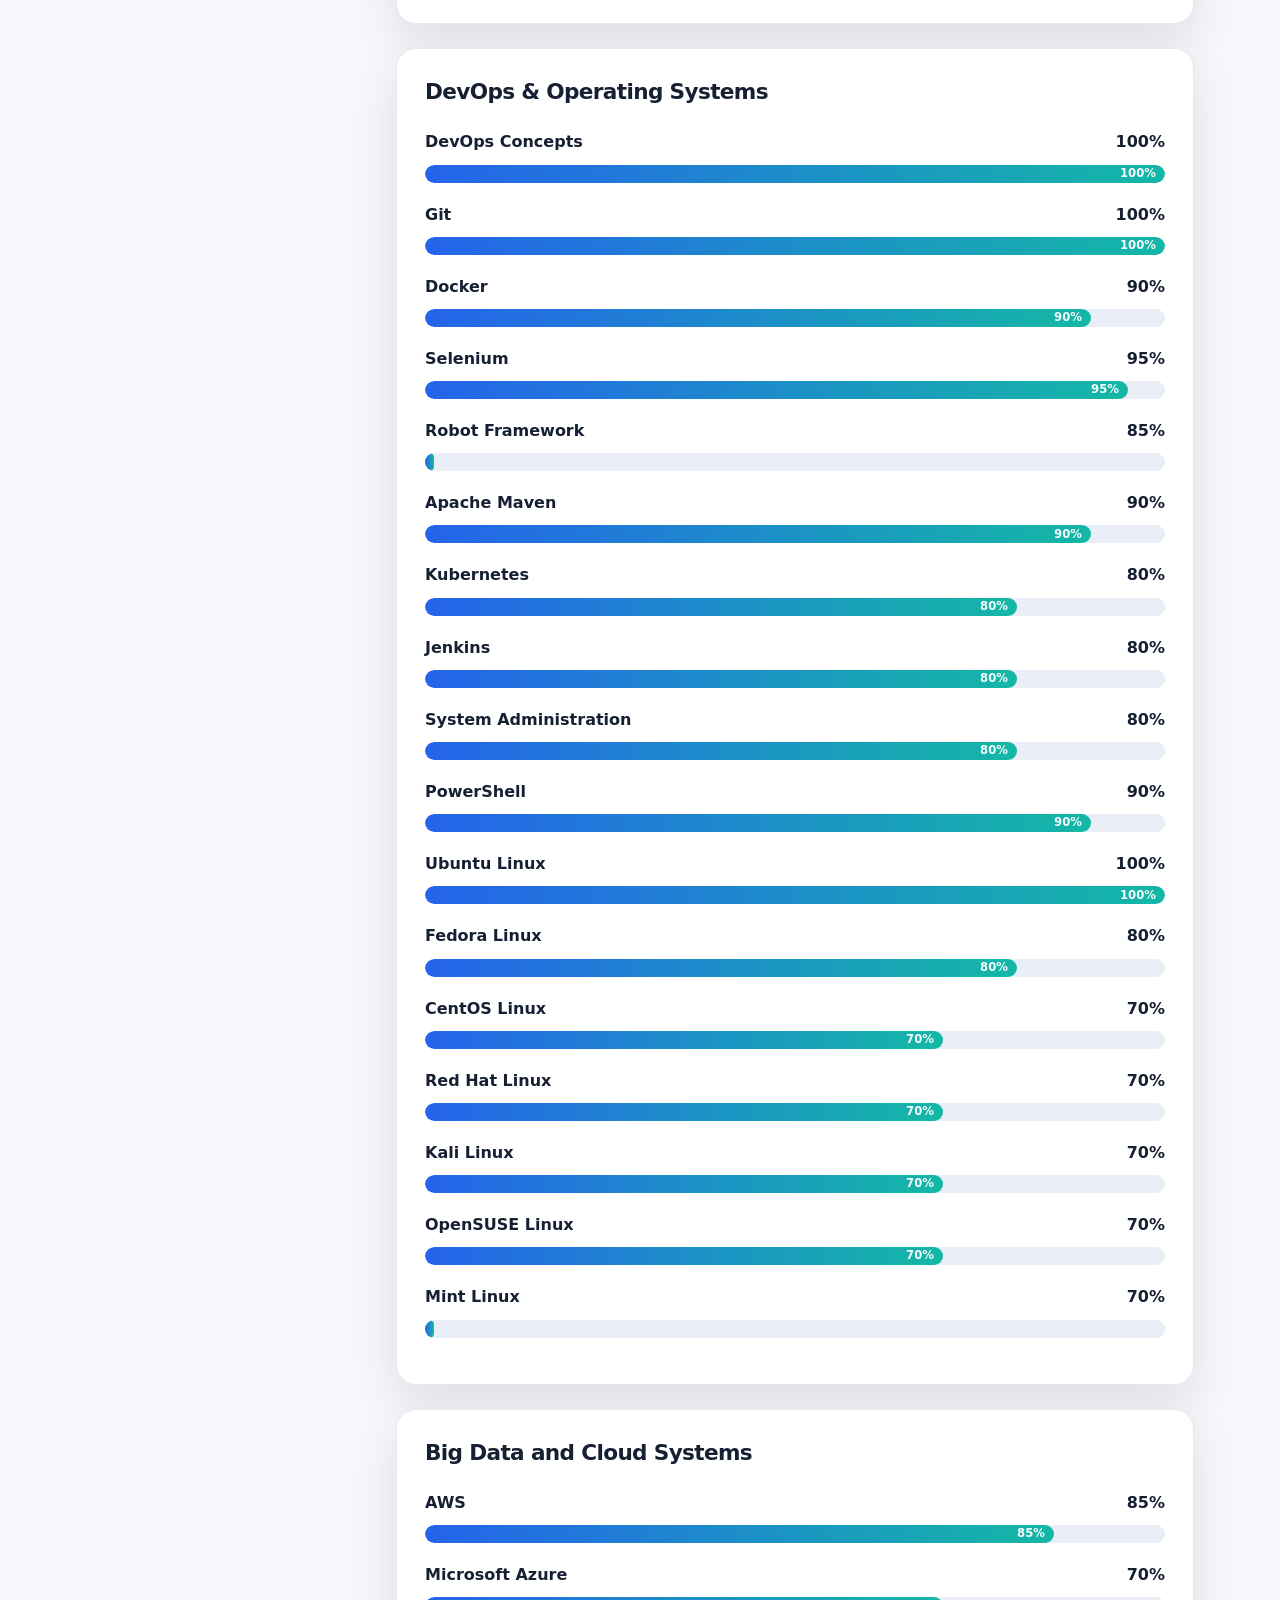
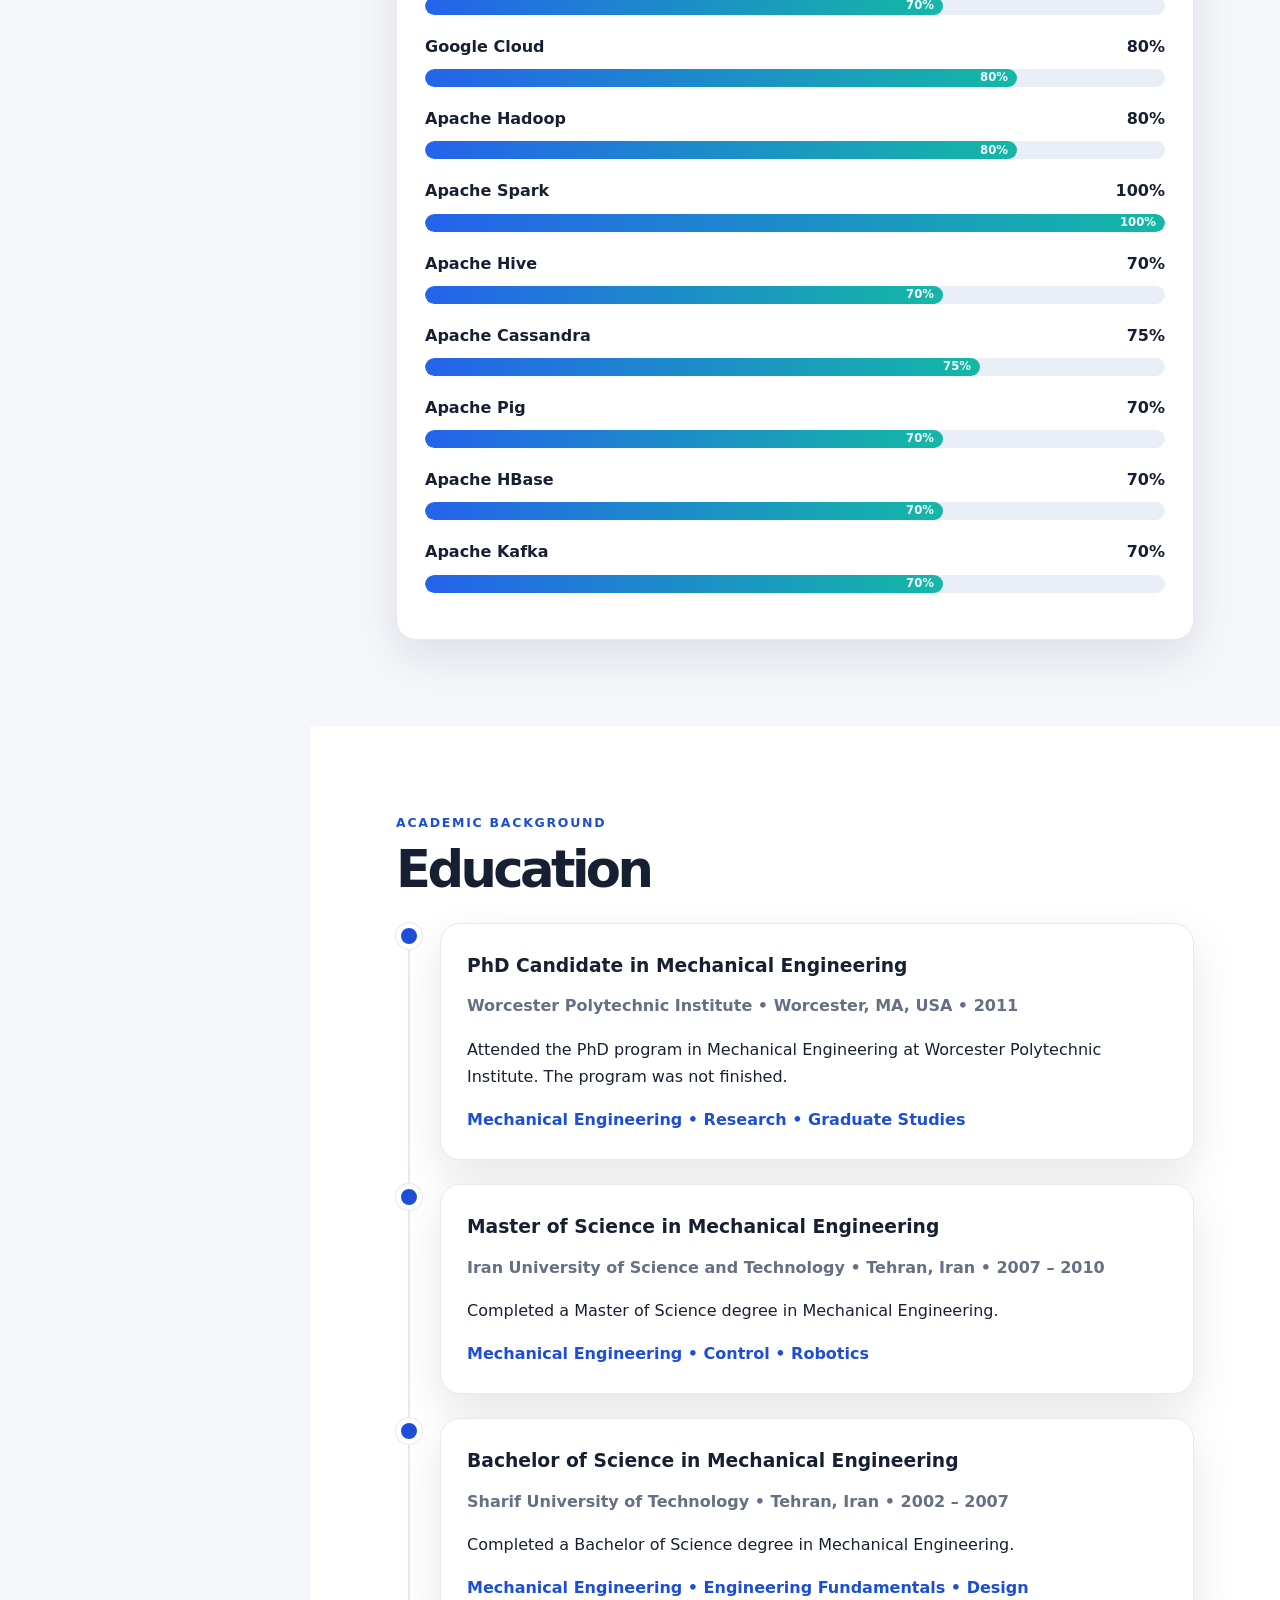
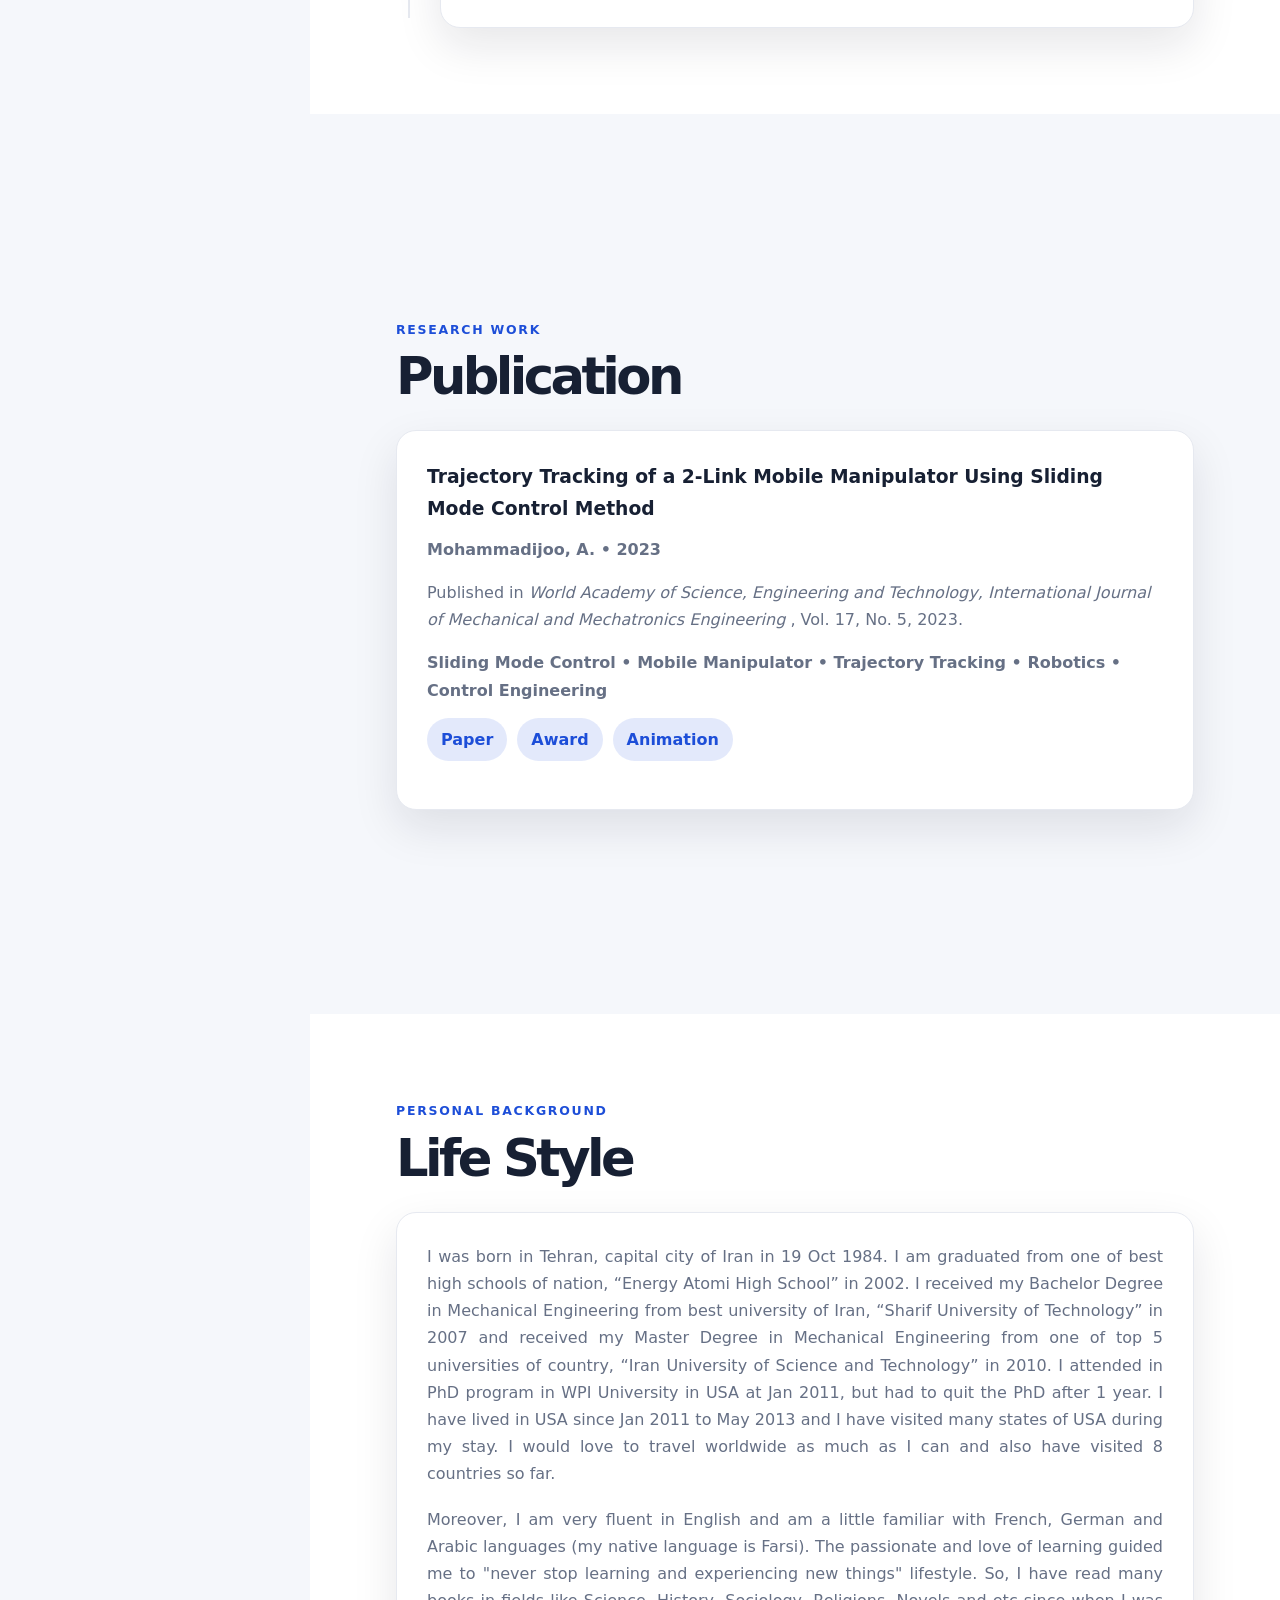
==== commit 7210b094: "new profile picture added." ====
--- a/index.html
+++ b/index.html
@@ -264,7 +264,7 @@
   <aside class="sidebar" id="sidebar">
     <div class="profile">
       <!-- Replace assets/profile.svg with your real photo, for example assets/profile.jpg -->
-      <img src="assets/Abolfazl_Mohammadijoo.jpg" alt="Abolfazl Mohammadijoo profile photo" class="profile-photo" />
+      <img src="assets/Abolfazl_Mohammadijoo_2.jpg" alt="Abolfazl Mohammadijoo profile photo" class="profile-photo" />
 
       <h1>Abolfazl Mohammadijoo</h1>
       <p>Robotics • Control • AI • Full-Stack</p>
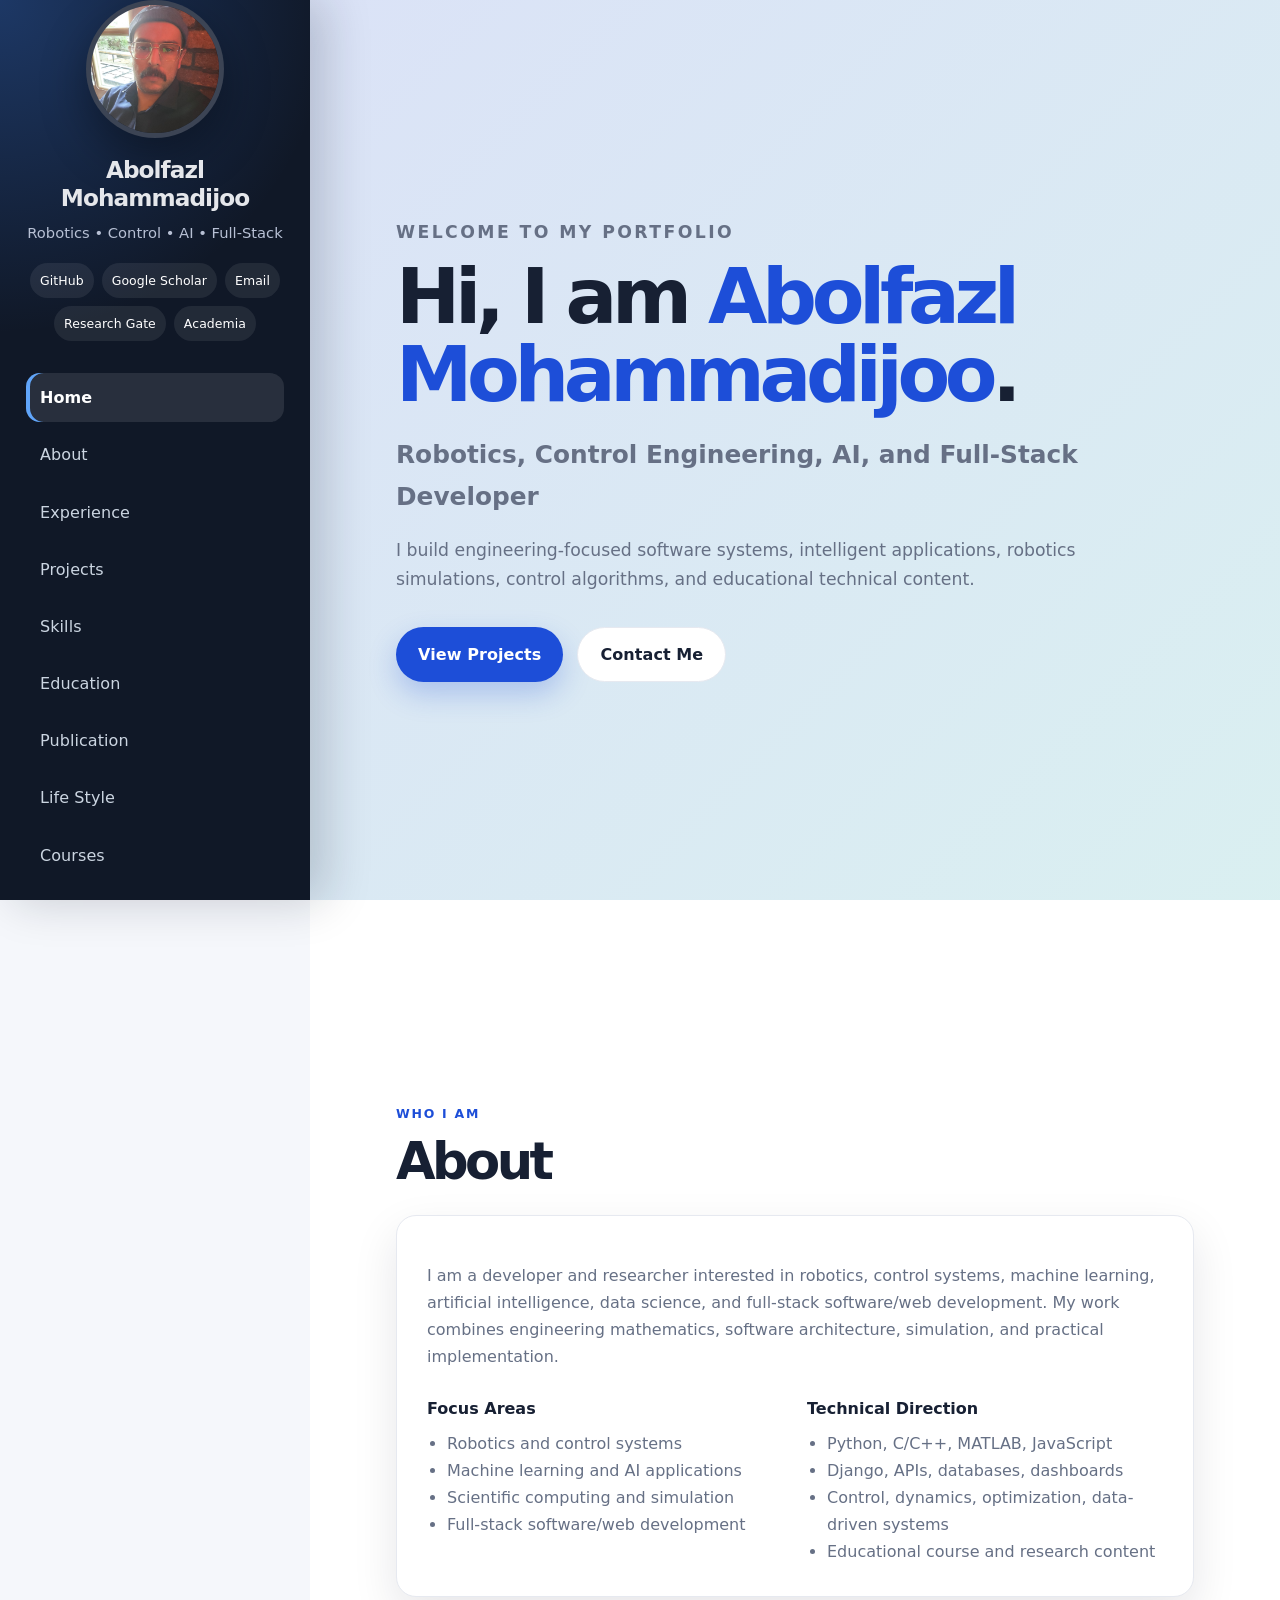
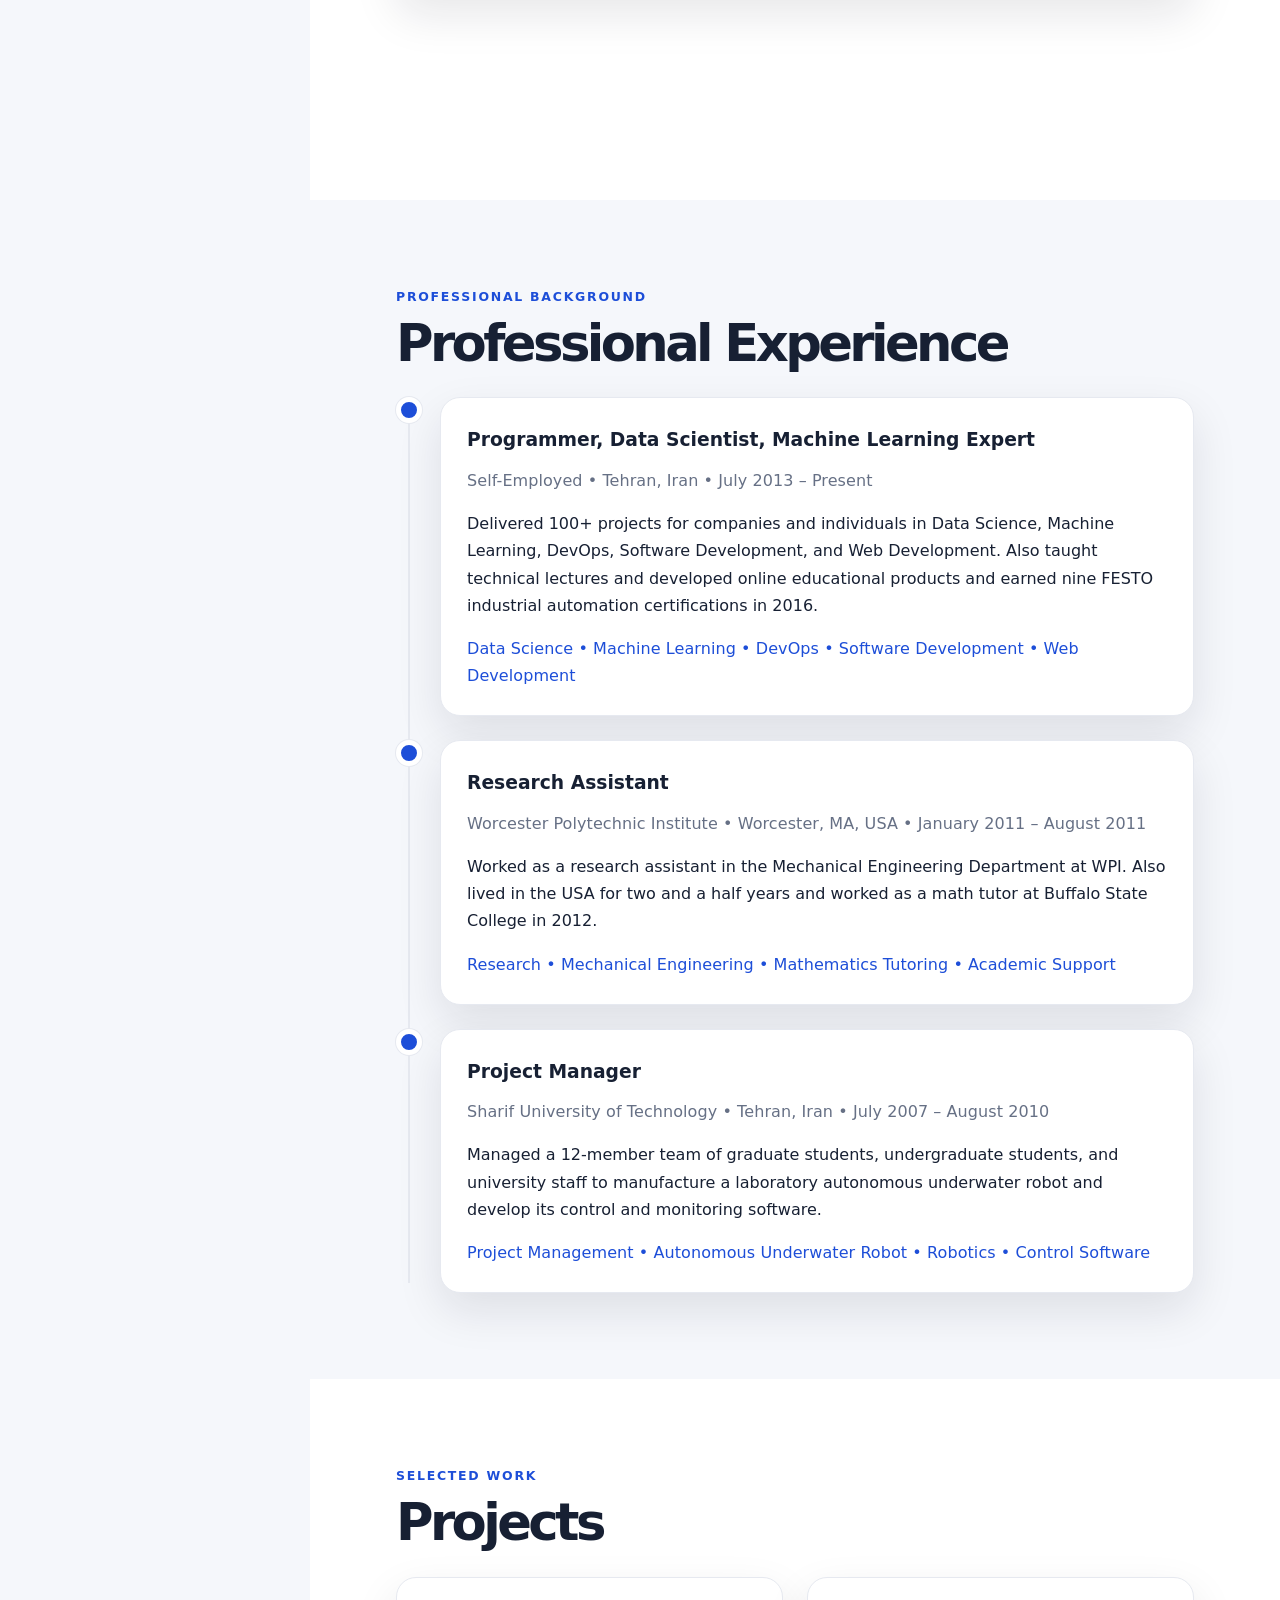
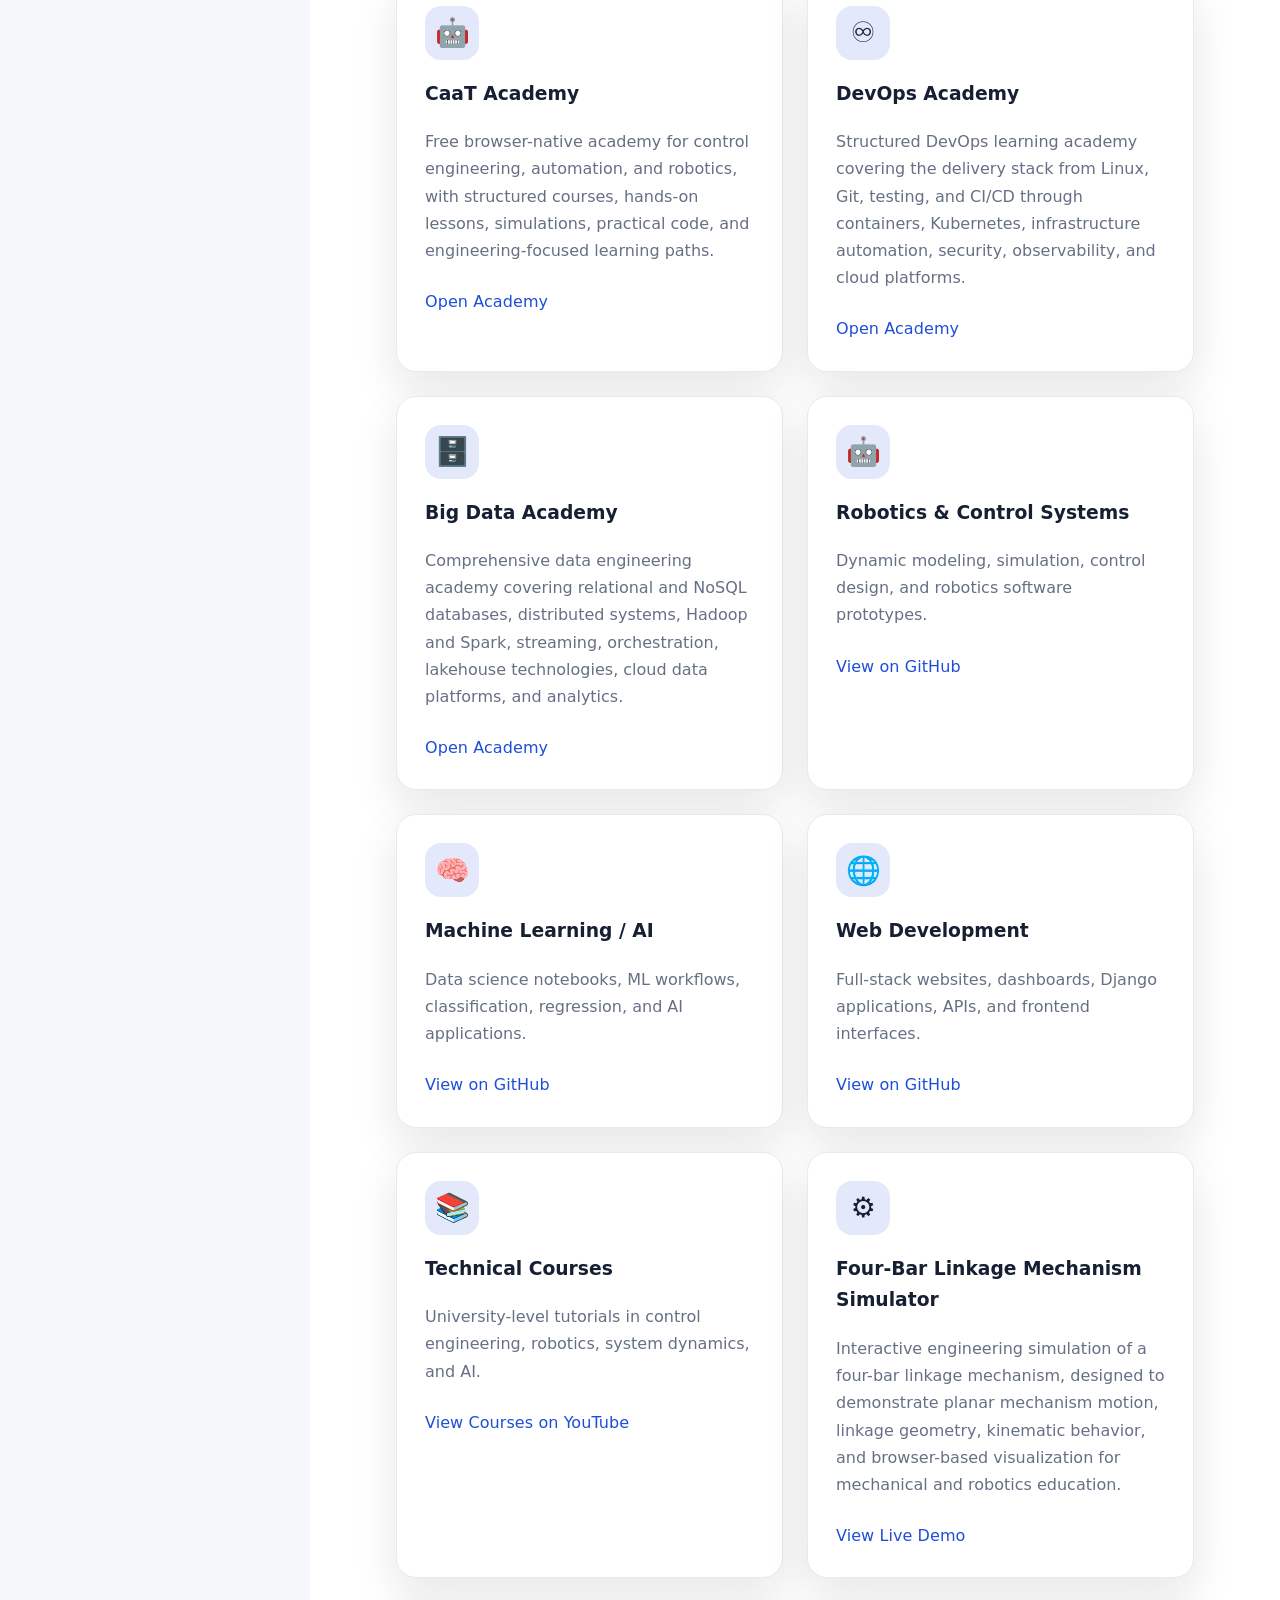
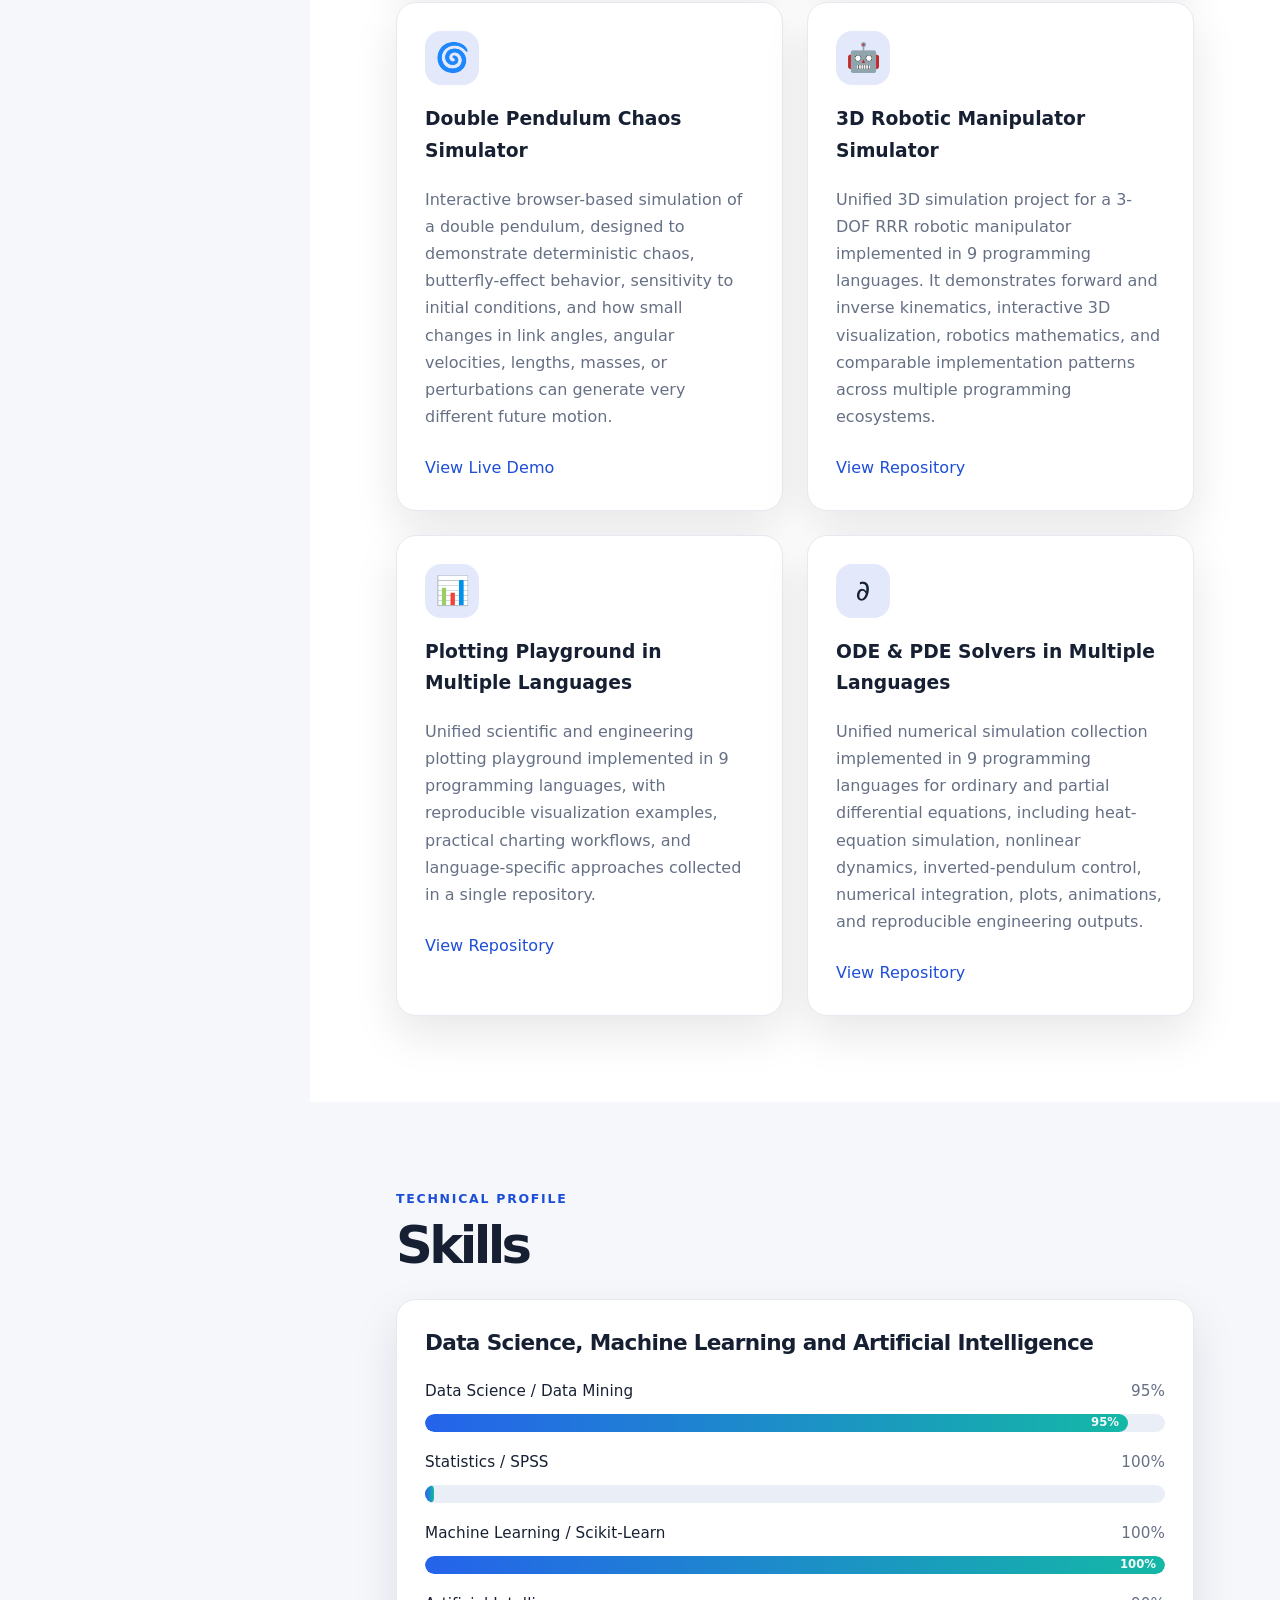
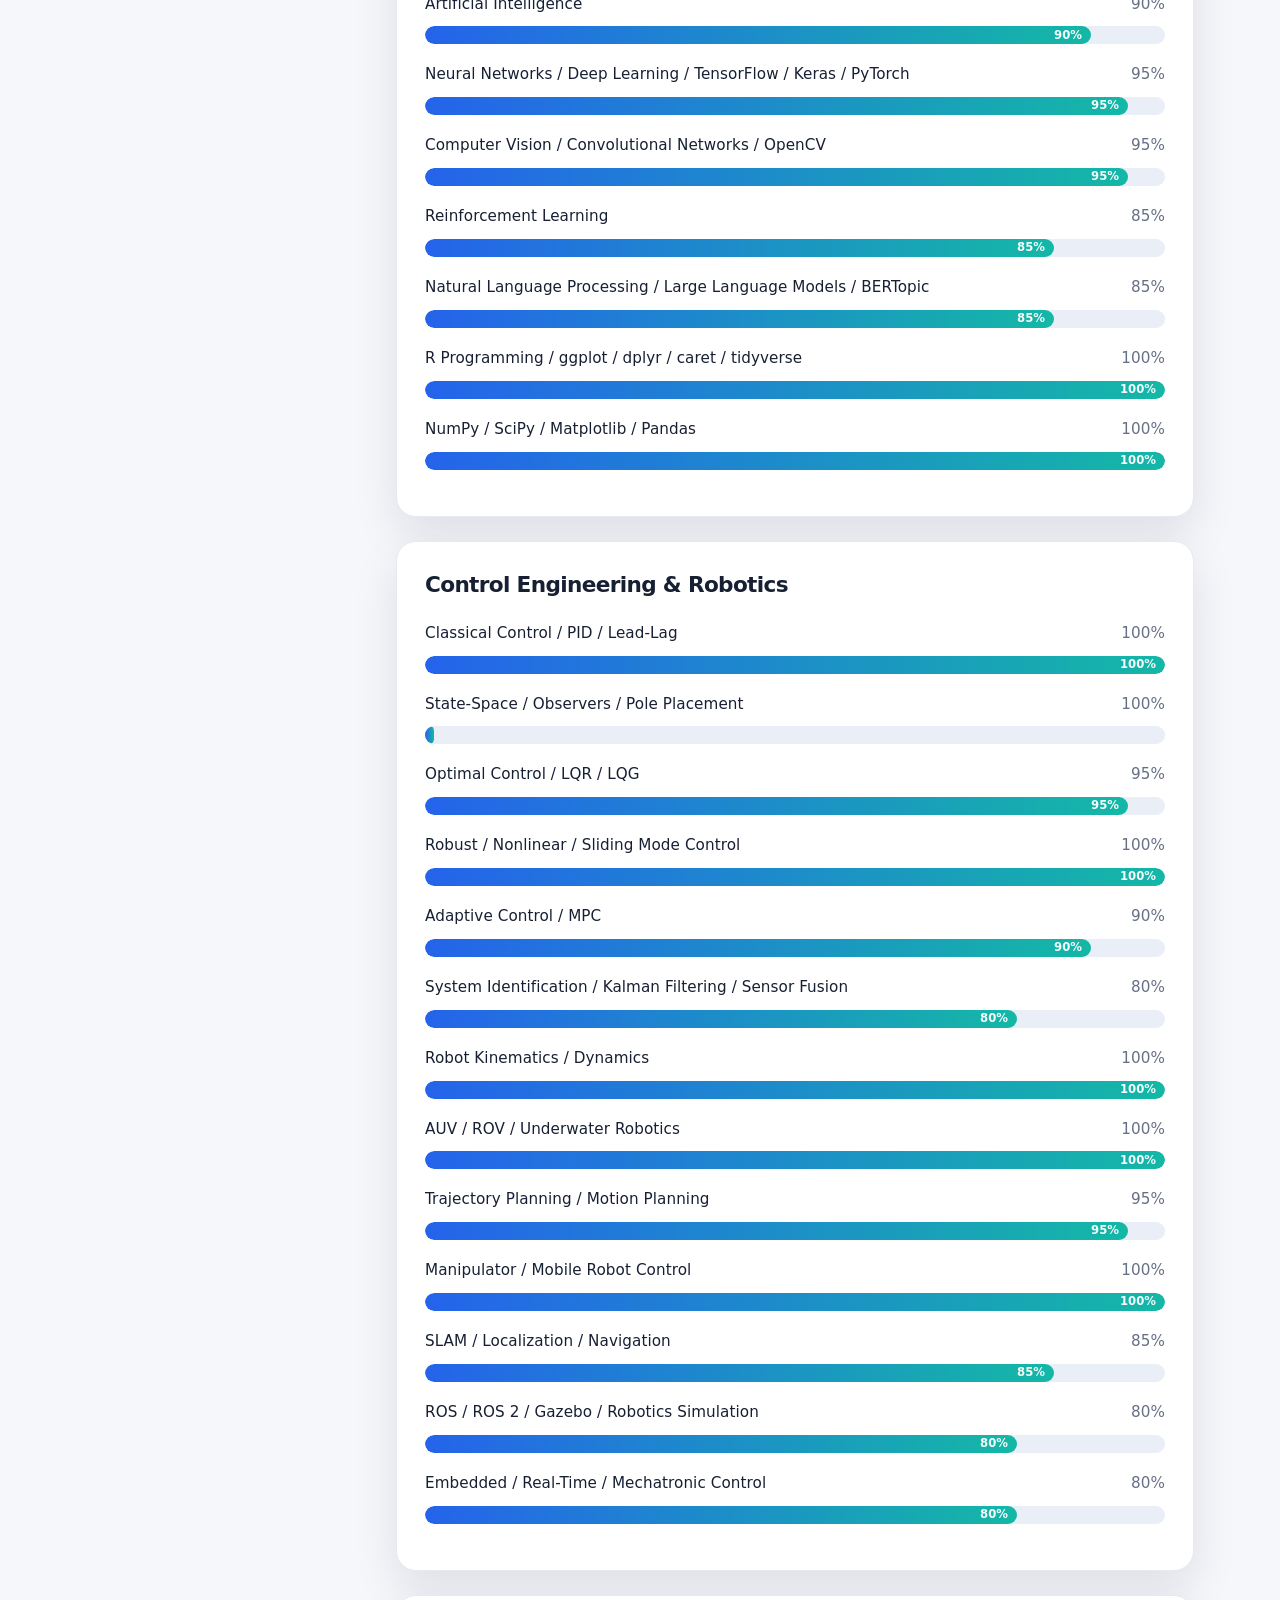
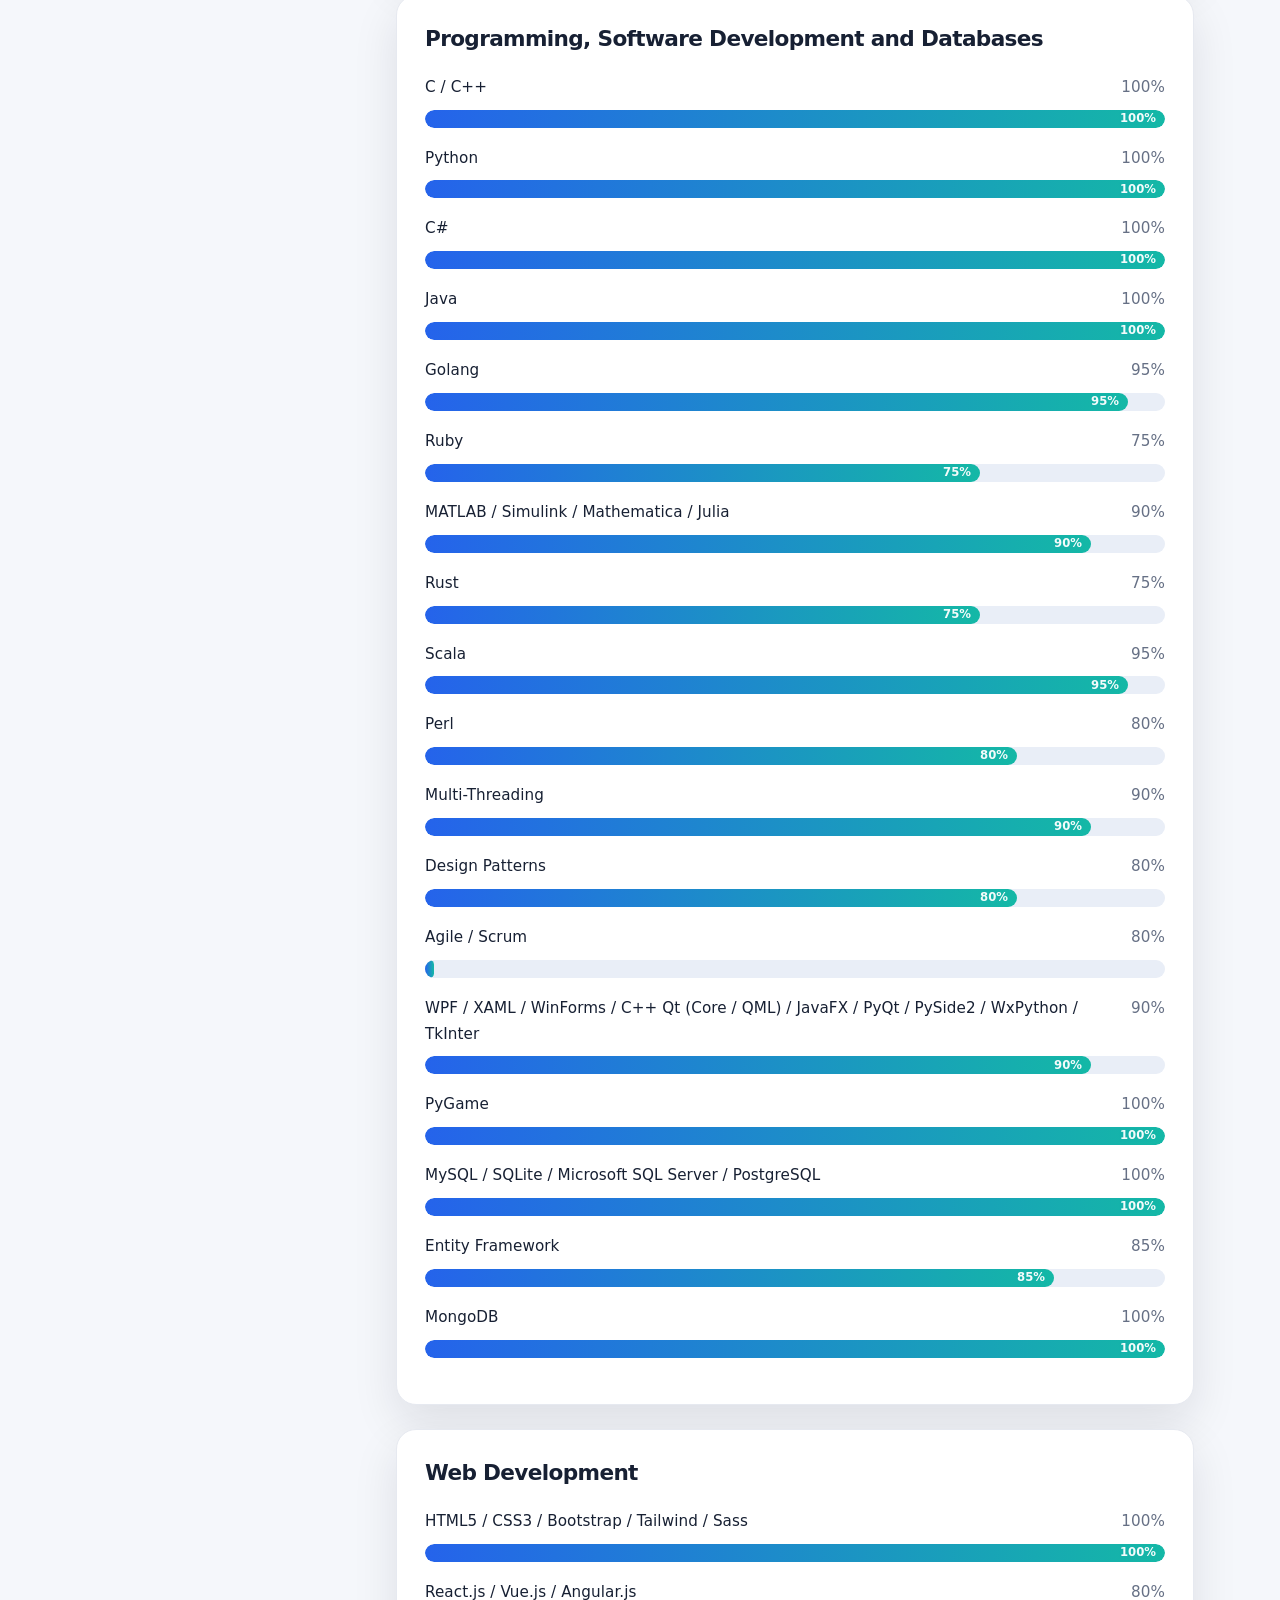
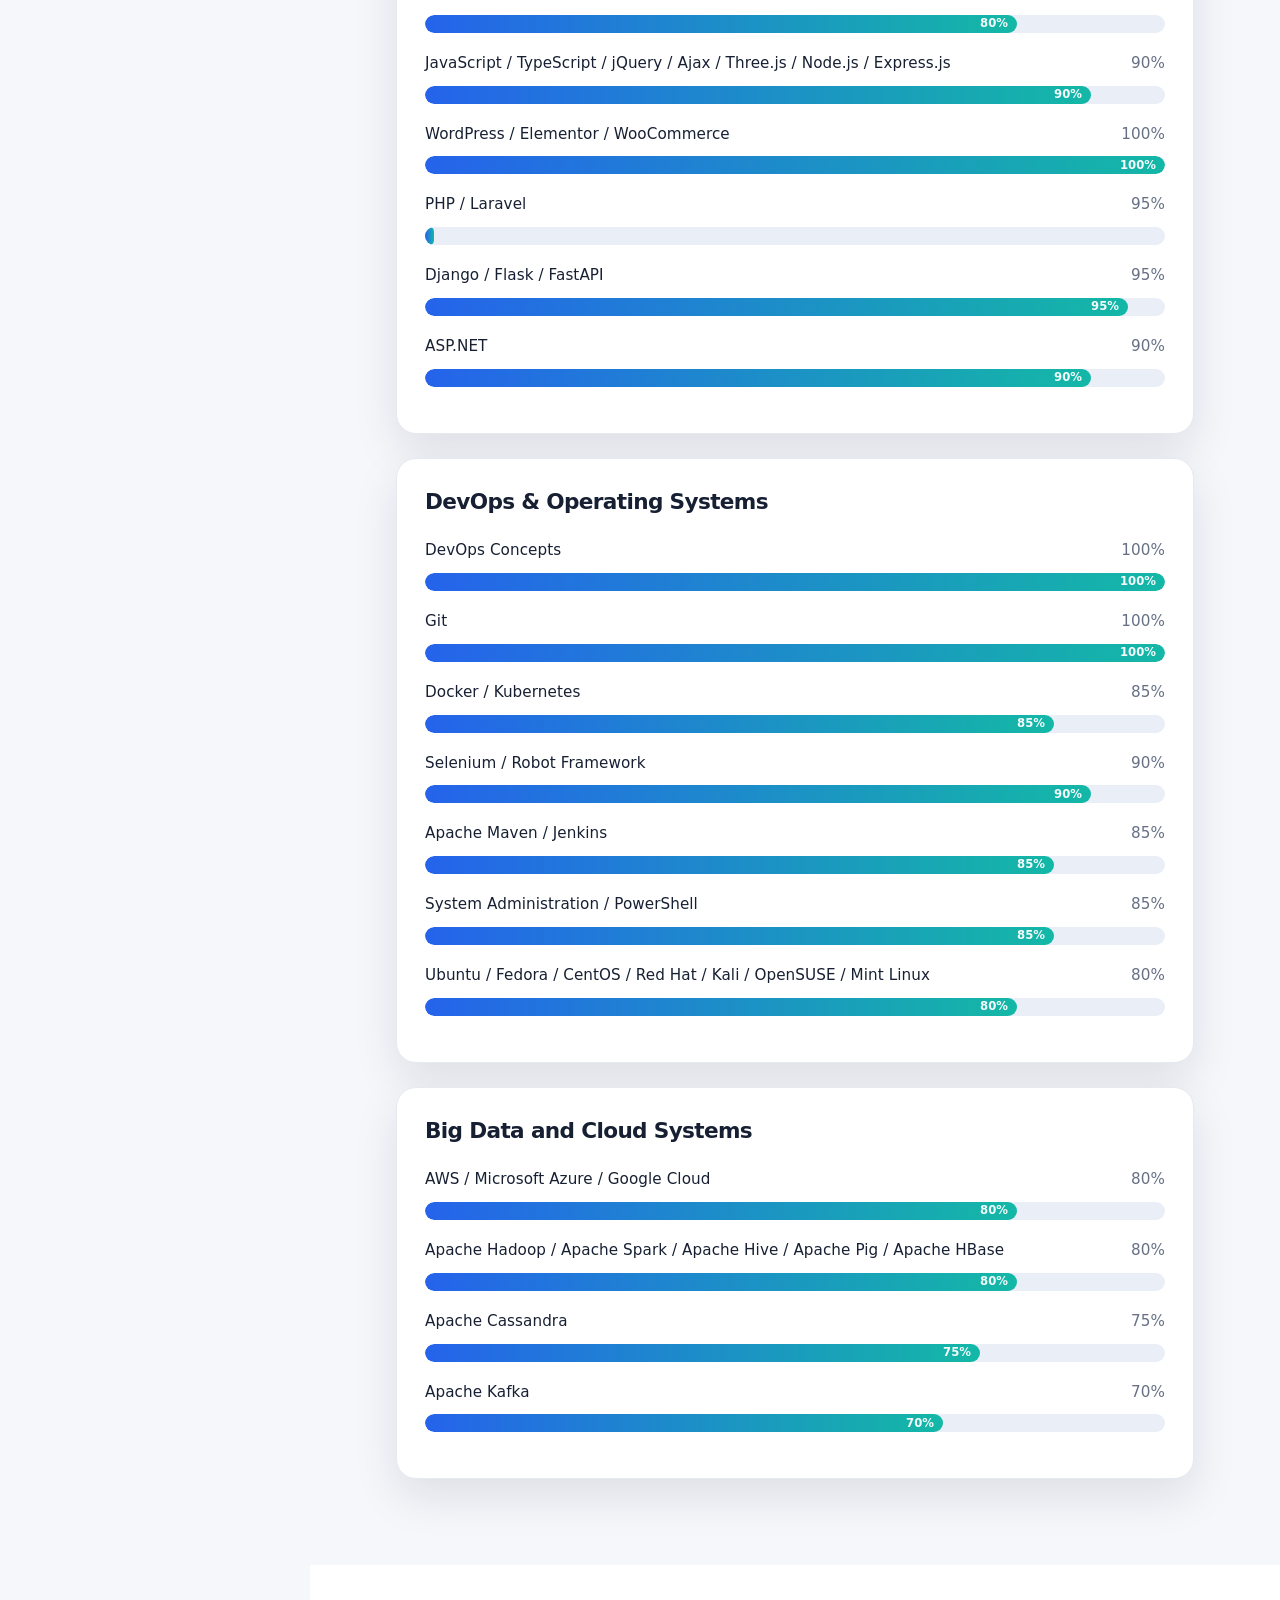
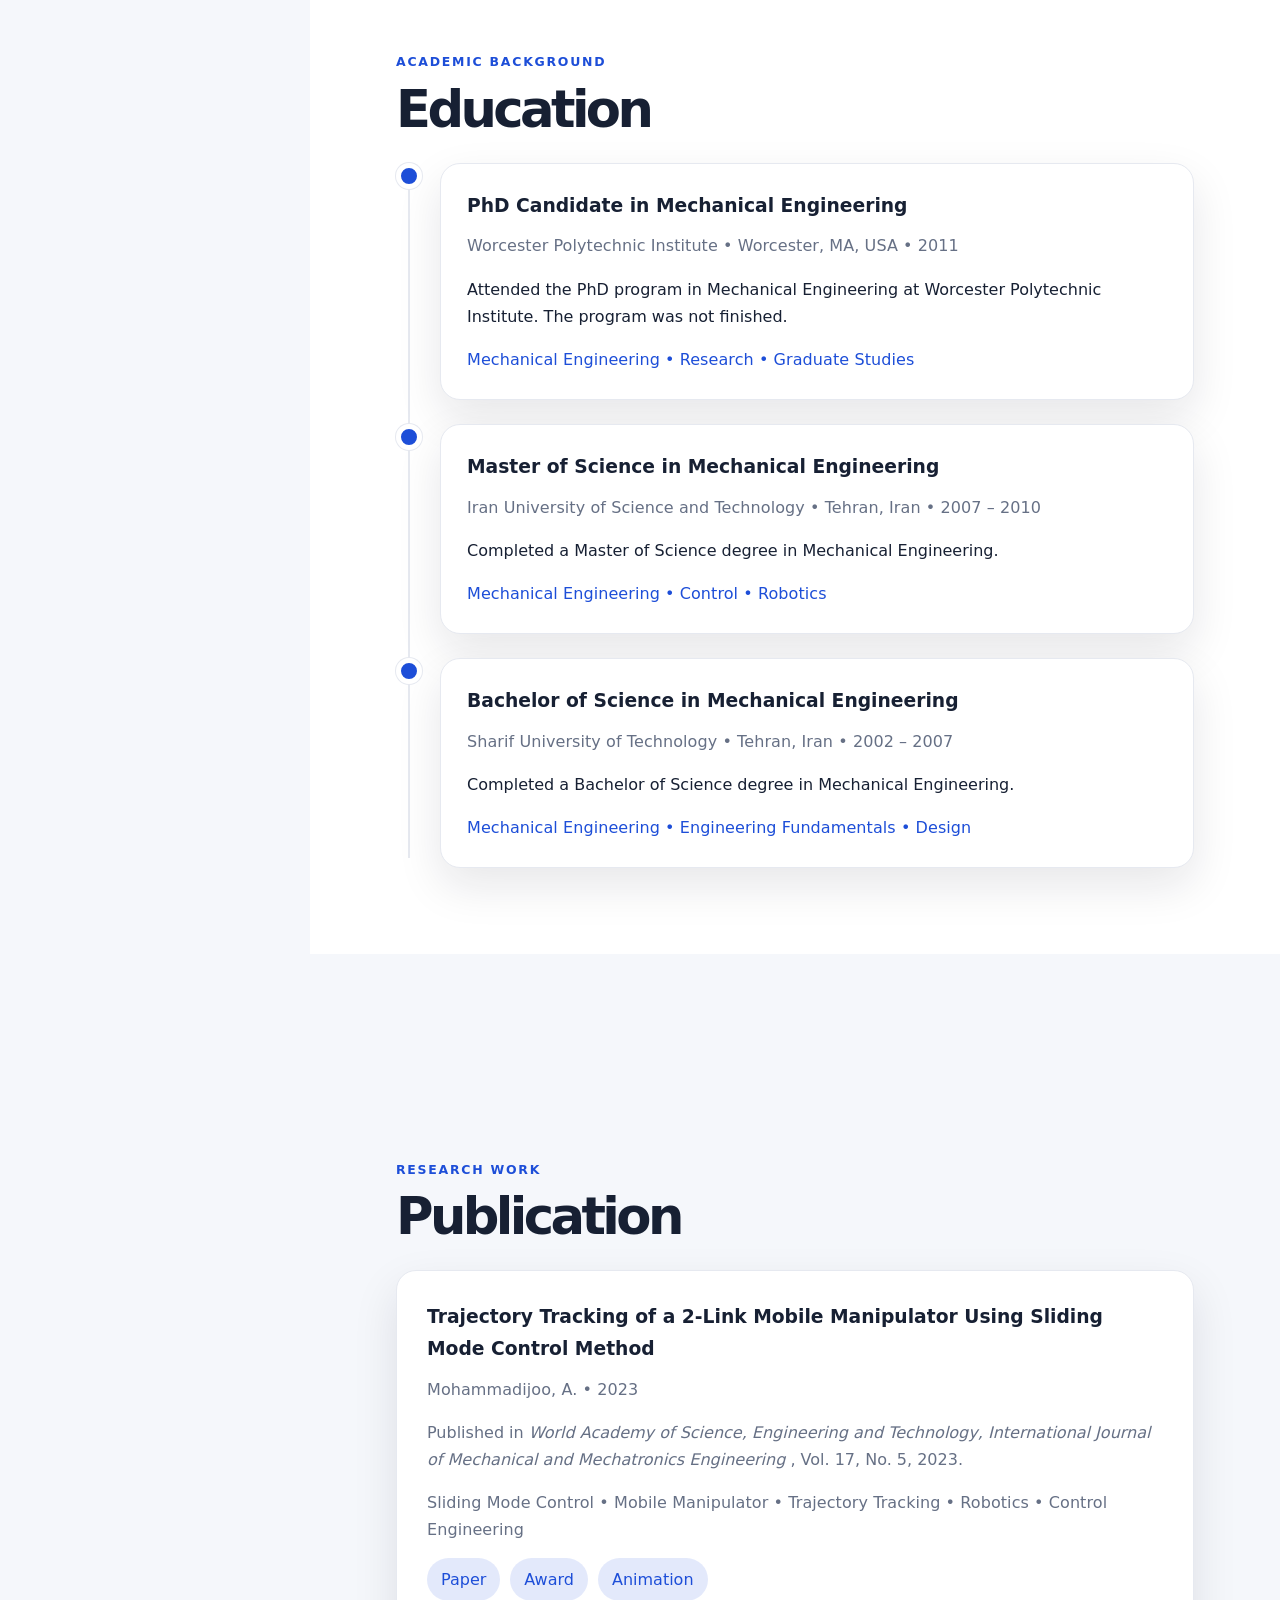
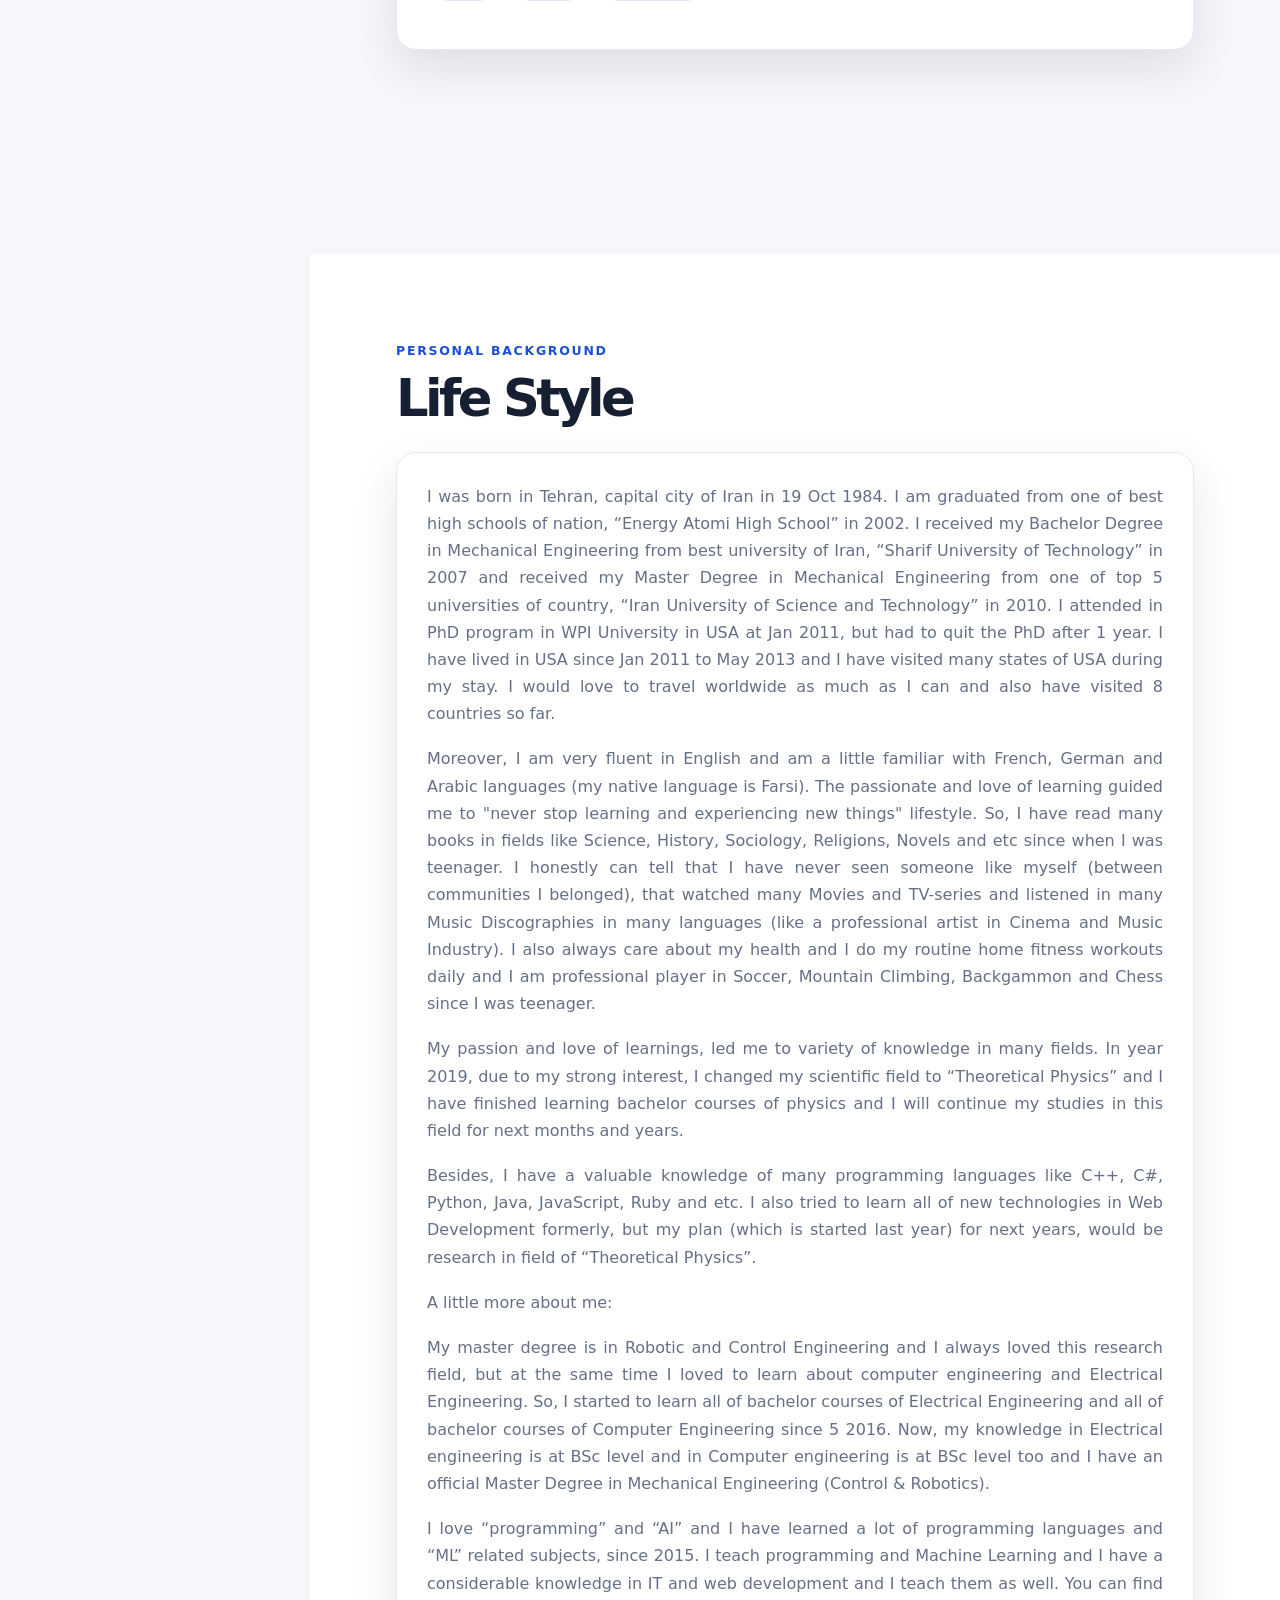
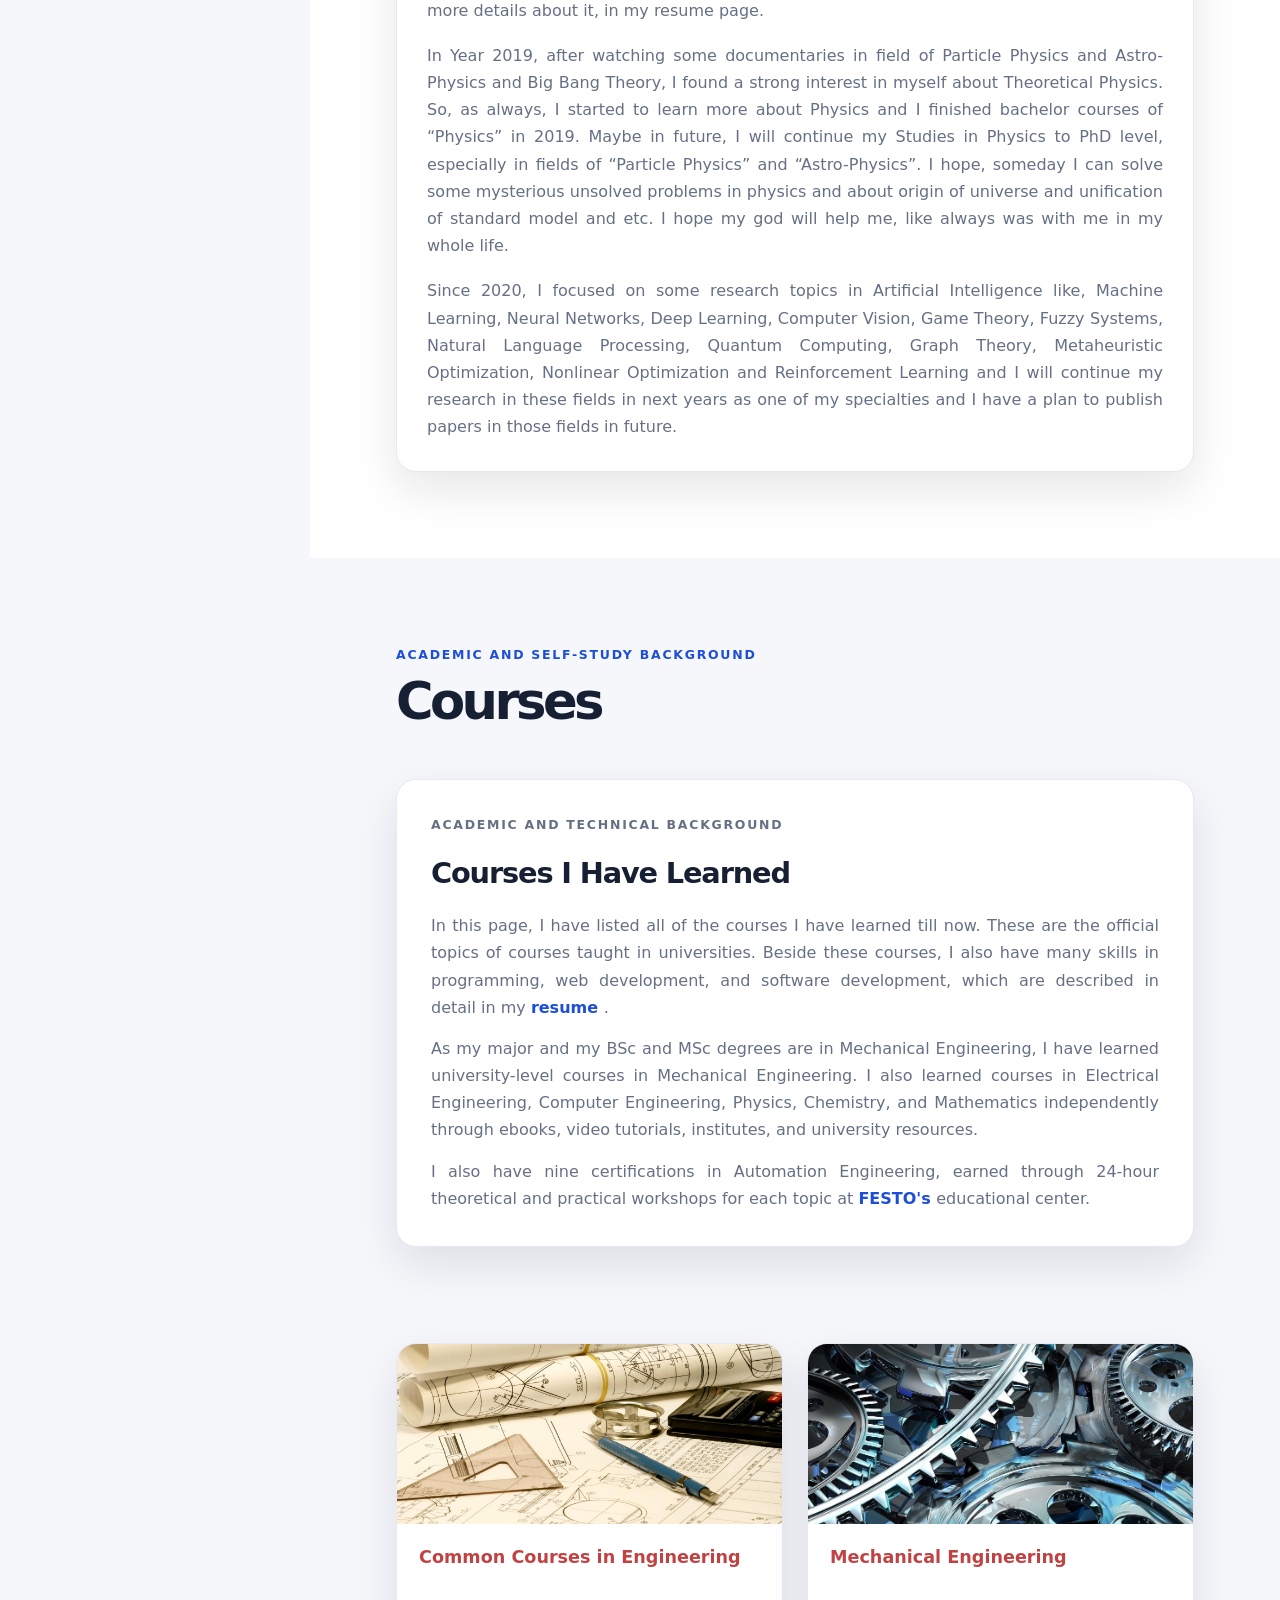
==== commit 9aaca65b: "resume updated." ====
--- a/index.html
+++ b/index.html
@@ -591,10 +591,10 @@
               </div>
               <div class="skill-item">
                 <div class="skill-title">
-                  <span>Statistics</span>
+                  <span>Statistics / SPSS</span>
                   <span>100%</span>
                 </div>
-                <div class="progress" aria-label="Statistics skill level">
+                <div class="progress" aria-label="Statistics / SPSS skill level">
                   <div class="progress-bar" role="progressbar" data-progress="100" aria-valuenow="100" aria-valuemin="0" aria-valuemax="100">
                     <span class="progress-value">100%</span>
                   </div>
@@ -602,10 +602,10 @@
               </div>
               <div class="skill-item">
                 <div class="skill-title">
-                  <span>Machine Learning</span>
+                  <span>Machine Learning / Scikit-Learn</span>
                   <span>100%</span>
                 </div>
-                <div class="progress" aria-label="Machine Learning skill level">
+                <div class="progress" aria-label="Machine Learning / Scikit-Learn skill level">
                   <div class="progress-bar" role="progressbar" data-progress="100" aria-valuenow="100" aria-valuemin="0" aria-valuemax="100">
                     <span class="progress-value">100%</span>
                   </div>
@@ -624,10 +624,10 @@
               </div>
               <div class="skill-item">
                 <div class="skill-title">
-                  <span>Neural Networks / Deep Learning</span>
+                  <span>Neural Networks / Deep Learning / TensorFlow / Keras / PyTorch</span>
                   <span>95%</span>
                 </div>
-                <div class="progress" aria-label="Neural Networks / Deep Learning skill level">
+                <div class="progress" aria-label="Neural Networks / Deep Learning / TensorFlow / Keras / PyTorch skill level">
                   <div class="progress-bar" role="progressbar" data-progress="95" aria-valuenow="95" aria-valuemin="0" aria-valuemax="100">
                     <span class="progress-value">95%</span>
                   </div>
@@ -635,10 +635,10 @@
               </div>
               <div class="skill-item">
                 <div class="skill-title">
-                  <span>Computer Vision / Convolutional Networks</span>
+                  <span>Computer Vision / Convolutional Networks / OpenCV</span>
                   <span>95%</span>
                 </div>
-                <div class="progress" aria-label="Computer Vision / Convolutional Networks skill level">
+                <div class="progress" aria-label="Computer Vision / Convolutional Networks / OpenCV skill level">
                   <div class="progress-bar" role="progressbar" data-progress="95" aria-valuenow="95" aria-valuemin="0" aria-valuemax="100">
                     <span class="progress-value">95%</span>
                   </div>
@@ -657,10 +657,102 @@
               </div>
               <div class="skill-item">
                 <div class="skill-title">
-                  <span>Natural Language Processing</span>
+                  <span>Natural Language Processing / Large Language Models / BERTopic</span>
+                  <span>85%</span>
+                </div>
+                <div class="progress" aria-label="Natural Language Processing / Large Language Models / BERTopic skill level">
+                  <div class="progress-bar" role="progressbar" data-progress="85" aria-valuenow="85" aria-valuemin="0" aria-valuemax="100">
+                    <span class="progress-value">85%</span>
+                  </div>
+                </div>
+              </div>
+              
+              <div class="skill-item">
+                <div class="skill-title">
+                  <span>R Programming / ggplot / dplyr / caret / tidyverse</span>
+                  <span>100%</span>
+                </div>
+                <div class="progress" aria-label="R Programming / ggplot / dplyr / caret / tidyverse skill level">
+                  <div class="progress-bar" role="progressbar" data-progress="100" aria-valuenow="100" aria-valuemin="0" aria-valuemax="100">
+                    <span class="progress-value">100%</span>
+                  </div>
+                </div>
+              </div>
+              
+              
+              
+              <div class="skill-item">
+                <div class="skill-title">
+                  <span>NumPy / SciPy / Matplotlib / Pandas</span>
+                  <span>100%</span>
+                </div>
+                <div class="progress" aria-label="NumPy / SciPy / Matplotlib / Pandas skill level">
+                  <div class="progress-bar" role="progressbar" data-progress="100" aria-valuenow="100" aria-valuemin="0" aria-valuemax="100">
+                    <span class="progress-value">100%</span>
+                  </div>
+                </div>
+              </div>
+              
+              
+              
+              
+              
+              
+              
+              
+          </article>
+          <article class="skill-category-card">
+            <h3>Control Engineering &amp; Robotics</h3>
+              <div class="skill-item">
+                <div class="skill-title">
+                  <span>Classical Control / PID / Lead-Lag</span>
+                  <span>100%</span>
+                </div>
+                <div class="progress" aria-label="Classical Control / PID / Lead-Lag skill level">
+                  <div class="progress-bar" role="progressbar" data-progress="100" aria-valuenow="100" aria-valuemin="0" aria-valuemax="100">
+                    <span class="progress-value">100%</span>
+                  </div>
+                </div>
+              </div>
+              <div class="skill-item">
+                <div class="skill-title">
+                  <span>State-Space / Observers / Pole Placement</span>
+                  <span>100%</span>
+                </div>
+                <div class="progress" aria-label="State-Space / Observers / Pole Placement skill level">
+                  <div class="progress-bar" role="progressbar" data-progress="100" aria-valuenow="100" aria-valuemin="0" aria-valuemax="100">
+                    <span class="progress-value">100%</span>
+                  </div>
+                </div>
+              </div>
+              <div class="skill-item">
+                <div class="skill-title">
+                  <span>Optimal Control / LQR / LQG</span>
+                  <span>95%</span>
+                </div>
+                <div class="progress" aria-label="Optimal Control / LQR / LQG skill level">
+                  <div class="progress-bar" role="progressbar" data-progress="95" aria-valuenow="95" aria-valuemin="0" aria-valuemax="100">
+                    <span class="progress-value">95%</span>
+                  </div>
+                </div>
+              </div>
+              <div class="skill-item">
+                <div class="skill-title">
+                  <span>Robust / Nonlinear / Sliding Mode Control</span>
+                  <span>100%</span>
+                </div>
+                <div class="progress" aria-label="Robust / Nonlinear / Sliding Mode Control skill level">
+                  <div class="progress-bar" role="progressbar" data-progress="100" aria-valuenow="100" aria-valuemin="0" aria-valuemax="100">
+                    <span class="progress-value">100%</span>
+                  </div>
+                </div>
+              </div>
+              <div class="skill-item">
+                <div class="skill-title">
+                  <span>Adaptive Control / MPC</span>
                   <span>90%</span>
                 </div>
-                <div class="progress" aria-label="Natural Language Processing skill level">
+                <div class="progress" aria-label="Adaptive Control / MPC skill level">
                   <div class="progress-bar" role="progressbar" data-progress="90" aria-valuenow="90" aria-valuemin="0" aria-valuemax="100">
                     <span class="progress-value">90%</span>
                   </div>
@@ -668,10 +760,10 @@
               </div>
               <div class="skill-item">
                 <div class="skill-title">
-                  <span>Large Language Models</span>
+                  <span>System Identification / Kalman Filtering / Sensor Fusion</span>
                   <span>80%</span>
                 </div>
-                <div class="progress" aria-label="Large Language Models skill level">
+                <div class="progress" aria-label="System Identification / Kalman Filtering / Sensor Fusion skill level">
                   <div class="progress-bar" role="progressbar" data-progress="80" aria-valuenow="80" aria-valuemin="0" aria-valuemax="100">
                     <span class="progress-value">80%</span>
                   </div>
@@ -679,10 +771,10 @@
               </div>
               <div class="skill-item">
                 <div class="skill-title">
-                  <span>R Programming</span>
+                  <span>Robot Kinematics / Dynamics</span>
                   <span>100%</span>
                 </div>
-                <div class="progress" aria-label="R Programming skill level">
+                <div class="progress" aria-label="Robot Kinematics / Dynamics skill level">
                   <div class="progress-bar" role="progressbar" data-progress="100" aria-valuenow="100" aria-valuemin="0" aria-valuemax="100">
                     <span class="progress-value">100%</span>
                   </div>
@@ -690,10 +782,10 @@
               </div>
               <div class="skill-item">
                 <div class="skill-title">
-                  <span>ggplot</span>
+                  <span>AUV / ROV / Underwater Robotics</span>
                   <span>100%</span>
                 </div>
-                <div class="progress" aria-label="ggplot skill level">
+                <div class="progress" aria-label="AUV / ROV / Underwater Robotics skill level">
                   <div class="progress-bar" role="progressbar" data-progress="100" aria-valuenow="100" aria-valuemin="0" aria-valuemax="100">
                     <span class="progress-value">100%</span>
                   </div>
@@ -701,21 +793,21 @@
               </div>
               <div class="skill-item">
                 <div class="skill-title">
-                  <span>dplyr / caret / tidyverse</span>
-                  <span>90%</span>
-                </div>
-                <div class="progress" aria-label="dplyr / caret / tidyverse skill level">
-                  <div class="progress-bar" role="progressbar" data-progress="90" aria-valuenow="90" aria-valuemin="0" aria-valuemax="100">
-                    <span class="progress-value">90%</span>
-                  </div>
-                </div>
-              </div>
-              <div class="skill-item">
-                <div class="skill-title">
-                  <span>SPSS</span>
+                  <span>Trajectory Planning / Motion Planning</span>
+                  <span>95%</span>
+                </div>
+                <div class="progress" aria-label="Trajectory Planning / Motion Planning skill level">
+                  <div class="progress-bar" role="progressbar" data-progress="95" aria-valuenow="95" aria-valuemin="0" aria-valuemax="100">
+                    <span class="progress-value">95%</span>
+                  </div>
+                </div>
+              </div>
+              <div class="skill-item">
+                <div class="skill-title">
+                  <span>Manipulator / Mobile Robot Control</span>
                   <span>100%</span>
                 </div>
-                <div class="progress" aria-label="SPSS skill level">
+                <div class="progress" aria-label="Manipulator / Mobile Robot Control skill level">
                   <div class="progress-bar" role="progressbar" data-progress="100" aria-valuenow="100" aria-valuemin="0" aria-valuemax="100">
                     <span class="progress-value">100%</span>
                   </div>
@@ -723,87 +815,21 @@
               </div>
               <div class="skill-item">
                 <div class="skill-title">
-                  <span>Numpy</span>
-                  <span>100%</span>
-                </div>
-                <div class="progress" aria-label="Numpy skill level">
-                  <div class="progress-bar" role="progressbar" data-progress="100" aria-valuenow="100" aria-valuemin="0" aria-valuemax="100">
-                    <span class="progress-value">100%</span>
-                  </div>
-                </div>
-              </div>
-              <div class="skill-item">
-                <div class="skill-title">
-                  <span>SciPy</span>
-                  <span>90%</span>
-                </div>
-                <div class="progress" aria-label="SciPy skill level">
-                  <div class="progress-bar" role="progressbar" data-progress="90" aria-valuenow="90" aria-valuemin="0" aria-valuemax="100">
-                    <span class="progress-value">90%</span>
-                  </div>
-                </div>
-              </div>
-              <div class="skill-item">
-                <div class="skill-title">
-                  <span>Matplotlib</span>
-                  <span>100%</span>
-                </div>
-                <div class="progress" aria-label="Matplotlib skill level">
-                  <div class="progress-bar" role="progressbar" data-progress="100" aria-valuenow="100" aria-valuemin="0" aria-valuemax="100">
-                    <span class="progress-value">100%</span>
-                  </div>
-                </div>
-              </div>
-              <div class="skill-item">
-                <div class="skill-title">
-                  <span>Pandas</span>
-                  <span>100%</span>
-                </div>
-                <div class="progress" aria-label="Pandas skill level">
-                  <div class="progress-bar" role="progressbar" data-progress="100" aria-valuenow="100" aria-valuemin="0" aria-valuemax="100">
-                    <span class="progress-value">100%</span>
-                  </div>
-                </div>
-              </div>
-              <div class="skill-item">
-                <div class="skill-title">
-                  <span>Scikit-Learn</span>
-                  <span>100%</span>
-                </div>
-                <div class="progress" aria-label="Scikit-Learn skill level">
-                  <div class="progress-bar" role="progressbar" data-progress="100" aria-valuenow="100" aria-valuemin="0" aria-valuemax="100">
-                    <span class="progress-value">100%</span>
-                  </div>
-                </div>
-              </div>
-              <div class="skill-item">
-                <div class="skill-title">
-                  <span>TensorFlow / Keras</span>
-                  <span>100%</span>
-                </div>
-                <div class="progress" aria-label="TensorFlow / Keras skill level">
-                  <div class="progress-bar" role="progressbar" data-progress="100" aria-valuenow="100" aria-valuemin="0" aria-valuemax="100">
-                    <span class="progress-value">100%</span>
-                  </div>
-                </div>
-              </div>
-              <div class="skill-item">
-                <div class="skill-title">
-                  <span>OpenCV</span>
-                  <span>90%</span>
-                </div>
-                <div class="progress" aria-label="OpenCV skill level">
-                  <div class="progress-bar" role="progressbar" data-progress="90" aria-valuenow="90" aria-valuemin="0" aria-valuemax="100">
-                    <span class="progress-value">90%</span>
-                  </div>
-                </div>
-              </div>
-              <div class="skill-item">
-                <div class="skill-title">
-                  <span>PyTorch</span>
+                  <span>SLAM / Localization / Navigation</span>
+                  <span>85%</span>
+                </div>
+                <div class="progress" aria-label="SLAM / Localization / Navigation skill level">
+                  <div class="progress-bar" role="progressbar" data-progress="85" aria-valuenow="85" aria-valuemin="0" aria-valuemax="100">
+                    <span class="progress-value">85%</span>
+                  </div>
+                </div>
+              </div>
+              <div class="skill-item">
+                <div class="skill-title">
+                  <span>ROS / ROS 2 / Gazebo / Robotics Simulation</span>
                   <span>80%</span>
                 </div>
-                <div class="progress" aria-label="PyTorch skill level">
+                <div class="progress" aria-label="ROS / ROS 2 / Gazebo / Robotics Simulation skill level">
                   <div class="progress-bar" role="progressbar" data-progress="80" aria-valuenow="80" aria-valuemin="0" aria-valuemax="100">
                     <span class="progress-value">80%</span>
                   </div>
@@ -811,10 +837,10 @@
               </div>
               <div class="skill-item">
                 <div class="skill-title">
-                  <span>BERTopic</span>
+                  <span>Embedded / Real-Time / Mechatronic Control</span>
                   <span>80%</span>
                 </div>
-                <div class="progress" aria-label="BERTopic skill level">
+                <div class="progress" aria-label="Embedded / Real-Time / Mechatronic Control skill level">
                   <div class="progress-bar" role="progressbar" data-progress="80" aria-valuenow="80" aria-valuemin="0" aria-valuemax="100">
                     <span class="progress-value">80%</span>
                   </div>
@@ -891,12 +917,12 @@
               </div>
               <div class="skill-item">
                 <div class="skill-title">
-                  <span>Matlab / Simulink</span>
-                  <span>100%</span>
-                </div>
-                <div class="progress" aria-label="Matlab / Simulink skill level">
-                  <div class="progress-bar" role="progressbar" data-progress="100" aria-valuenow="100" aria-valuemin="0" aria-valuemax="100">
-                    <span class="progress-value">100%</span>
+                  <span>MATLAB / Simulink / Mathematica / Julia</span>
+                  <span>90%</span>
+                </div>
+                <div class="progress" aria-label="MATLAB / Simulink / Mathematica / Julia skill level">
+                  <div class="progress-bar" role="progressbar" data-progress="90" aria-valuenow="90" aria-valuemin="0" aria-valuemax="100">
+                    <span class="progress-value">90%</span>
                   </div>
                 </div>
               </div>
@@ -911,28 +937,8 @@
                   </div>
                 </div>
               </div>
-              <div class="skill-item">
-                <div class="skill-title">
-                  <span>Julia</span>
-                  <span>80%</span>
-                </div>
-                <div class="progress" aria-label="Julia skill level">
-                  <div class="progress-bar" role="progressbar" data-progress="80" aria-valuenow="80" aria-valuemin="0" aria-valuemax="100">
-                    <span class="progress-value">80%</span>
-                  </div>
-                </div>
-              </div>
-              <div class="skill-item">
-                <div class="skill-title">
-                  <span>Mathematica</span>
-                  <span>90%</span>
-                </div>
-                <div class="progress" aria-label="Mathematica skill level">
-                  <div class="progress-bar" role="progressbar" data-progress="90" aria-valuenow="90" aria-valuemin="0" aria-valuemax="100">
-                    <span class="progress-value">90%</span>
-                  </div>
-                </div>
-              </div>
+              
+              
               <div class="skill-item">
                 <div class="skill-title">
                   <span>Scala</span>
@@ -990,59 +996,19 @@
               </div>
               <div class="skill-item">
                 <div class="skill-title">
-                  <span>WPF / XAML / Winforms</span>
-                  <span>95%</span>
-                </div>
-                <div class="progress" aria-label="WPF / XAML / Winforms skill level">
-                  <div class="progress-bar" role="progressbar" data-progress="95" aria-valuenow="95" aria-valuemin="0" aria-valuemax="100">
-                    <span class="progress-value">95%</span>
-                  </div>
-                </div>
-              </div>
-              <div class="skill-item">
-                <div class="skill-title">
-                  <span>C++ Qt (Core / QML)</span>
-                  <span>100%</span>
-                </div>
-                <div class="progress" aria-label="C++ Qt (Core / QML) skill level">
-                  <div class="progress-bar" role="progressbar" data-progress="100" aria-valuenow="100" aria-valuemin="0" aria-valuemax="100">
-                    <span class="progress-value">100%</span>
-                  </div>
-                </div>
-              </div>
-              <div class="skill-item">
-                <div class="skill-title">
-                  <span>JavaFX</span>
-                  <span>75%</span>
-                </div>
-                <div class="progress" aria-label="JavaFX skill level">
-                  <div class="progress-bar" role="progressbar" data-progress="75" aria-valuenow="75" aria-valuemin="0" aria-valuemax="100">
-                    <span class="progress-value">75%</span>
-                  </div>
-                </div>
-              </div>
-              <div class="skill-item">
-                <div class="skill-title">
-                  <span>PyQt / PySide2</span>
+                  <span>WPF / XAML / WinForms / C++ Qt (Core / QML) / JavaFX / PyQt / PySide2 / WxPython / TkInter</span>
                   <span>90%</span>
                 </div>
-                <div class="progress" aria-label="PyQt / PySide2 skill level">
+                <div class="progress" aria-label="WPF / XAML / WinForms / C++ Qt (Core / QML) / JavaFX / PyQt / PySide2 / WxPython / TkInter skill level">
                   <div class="progress-bar" role="progressbar" data-progress="90" aria-valuenow="90" aria-valuemin="0" aria-valuemax="100">
                     <span class="progress-value">90%</span>
                   </div>
                 </div>
               </div>
-              <div class="skill-item">
-                <div class="skill-title">
-                  <span>WxPython / TkInter</span>
-                  <span>80%</span>
-                </div>
-                <div class="progress" aria-label="WxPython / TkInter skill level">
-                  <div class="progress-bar" role="progressbar" data-progress="80" aria-valuenow="80" aria-valuemin="0" aria-valuemax="100">
-                    <span class="progress-value">80%</span>
-                  </div>
-                </div>
-              </div>
+              
+              
+              
+              
               <div class="skill-item">
                 <div class="skill-title">
                   <span>PyGame</span>
@@ -1056,26 +1022,16 @@
               </div>
               <div class="skill-item">
                 <div class="skill-title">
-                  <span>MySql / SQLite</span>
+                  <span>MySQL / SQLite / Microsoft SQL Server / PostgreSQL</span>
                   <span>100%</span>
                 </div>
-                <div class="progress" aria-label="MySql / SQLite skill level">
+                <div class="progress" aria-label="MySQL / SQLite / Microsoft SQL Server / PostgreSQL skill level">
                   <div class="progress-bar" role="progressbar" data-progress="100" aria-valuenow="100" aria-valuemin="0" aria-valuemax="100">
                     <span class="progress-value">100%</span>
                   </div>
                 </div>
               </div>
-              <div class="skill-item">
-                <div class="skill-title">
-                  <span>Microsoft SQL Server</span>
-                  <span>100%</span>
-                </div>
-                <div class="progress" aria-label="Microsoft SQL Server skill level">
-                  <div class="progress-bar" role="progressbar" data-progress="100" aria-valuenow="100" aria-valuemin="0" aria-valuemax="100">
-                    <span class="progress-value">100%</span>
-                  </div>
-                </div>
-              </div>
+              
               <div class="skill-item">
                 <div class="skill-title">
                   <span>Entity Framework</span>
@@ -1098,196 +1054,86 @@
                   </div>
                 </div>
               </div>
-              <div class="skill-item">
-                <div class="skill-title">
-                  <span>PostgreSQL</span>
-                  <span>90%</span>
-                </div>
-                <div class="progress" aria-label="PostgreSQL skill level">
-                  <div class="progress-bar" role="progressbar" data-progress="90" aria-valuenow="90" aria-valuemin="0" aria-valuemax="100">
-                    <span class="progress-value">90%</span>
-                  </div>
-                </div>
-              </div>
+              
           </article>
           <article class="skill-category-card">
             <h3>Web Development</h3>
               <div class="skill-item">
                 <div class="skill-title">
-                  <span>HTML5</span>
+                  <span>HTML5 / CSS3 / Bootstrap / Tailwind / Sass</span>
                   <span>100%</span>
                 </div>
-                <div class="progress" aria-label="HTML5 skill level">
+                <div class="progress" aria-label="HTML5 / CSS3 / Bootstrap / Tailwind / Sass skill level">
                   <div class="progress-bar" role="progressbar" data-progress="100" aria-valuenow="100" aria-valuemin="0" aria-valuemax="100">
                     <span class="progress-value">100%</span>
                   </div>
                 </div>
               </div>
-              <div class="skill-item">
-                <div class="skill-title">
-                  <span>CSS3</span>
+              
+              
+              
+              
+              <div class="skill-item">
+                <div class="skill-title">
+                  <span>React.js / Vue.js / Angular.js</span>
+                  <span>80%</span>
+                </div>
+                <div class="progress" aria-label="React.js / Vue.js / Angular.js skill level">
+                  <div class="progress-bar" role="progressbar" data-progress="80" aria-valuenow="80" aria-valuemin="0" aria-valuemax="100">
+                    <span class="progress-value">80%</span>
+                  </div>
+                </div>
+              </div>
+              
+              
+              <div class="skill-item">
+                <div class="skill-title">
+                  <span>JavaScript / TypeScript / jQuery / Ajax / Three.js / Node.js / Express.js</span>
+                  <span>90%</span>
+                </div>
+                <div class="progress" aria-label="JavaScript / TypeScript / jQuery / Ajax / Three.js / Node.js / Express.js skill level">
+                  <div class="progress-bar" role="progressbar" data-progress="90" aria-valuenow="90" aria-valuemin="0" aria-valuemax="100">
+                    <span class="progress-value">90%</span>
+                  </div>
+                </div>
+              </div>
+              <div class="skill-item">
+                <div class="skill-title">
+                  <span>WordPress / Elementor / WooCommerce</span>
                   <span>100%</span>
                 </div>
-                <div class="progress" aria-label="CSS3 skill level">
+                <div class="progress" aria-label="WordPress / Elementor / WooCommerce skill level">
                   <div class="progress-bar" role="progressbar" data-progress="100" aria-valuenow="100" aria-valuemin="0" aria-valuemax="100">
                     <span class="progress-value">100%</span>
                   </div>
                 </div>
               </div>
-              <div class="skill-item">
-                <div class="skill-title">
-                  <span>BOOTSTRAP</span>
-                  <span>100%</span>
-                </div>
-                <div class="progress" aria-label="BOOTSTRAP skill level">
-                  <div class="progress-bar" role="progressbar" data-progress="100" aria-valuenow="100" aria-valuemin="0" aria-valuemax="100">
-                    <span class="progress-value">100%</span>
-                  </div>
-                </div>
-              </div>
-              <div class="skill-item">
-                <div class="skill-title">
-                  <span>Tailwind</span>
-                  <span>90%</span>
-                </div>
-                <div class="progress" aria-label="Tailwind skill level">
-                  <div class="progress-bar" role="progressbar" data-progress="90" aria-valuenow="90" aria-valuemin="0" aria-valuemax="100">
-                    <span class="progress-value">90%</span>
-                  </div>
-                </div>
-              </div>
-              <div class="skill-item">
-                <div class="skill-title">
-                  <span>SaSS</span>
+              
+              <div class="skill-item">
+                <div class="skill-title">
+                  <span>PHP / Laravel</span>
                   <span>95%</span>
                 </div>
-                <div class="progress" aria-label="SaSS skill level">
+                <div class="progress" aria-label="PHP / Laravel skill level">
                   <div class="progress-bar" role="progressbar" data-progress="95" aria-valuenow="95" aria-valuemin="0" aria-valuemax="100">
                     <span class="progress-value">95%</span>
                   </div>
                 </div>
               </div>
-              <div class="skill-item">
-                <div class="skill-title">
-                  <span>React.js</span>
-                  <span>70%</span>
-                </div>
-                <div class="progress" aria-label="React.js skill level">
-                  <div class="progress-bar" role="progressbar" data-progress="70" aria-valuenow="70" aria-valuemin="0" aria-valuemax="100">
-                    <span class="progress-value">70%</span>
-                  </div>
-                </div>
-              </div>
-              <div class="skill-item">
-                <div class="skill-title">
-                  <span>Vue.js</span>
+              
+              <div class="skill-item">
+                <div class="skill-title">
+                  <span>Django / Flask / FastAPI</span>
                   <span>95%</span>
                 </div>
-                <div class="progress" aria-label="Vue.js skill level">
+                <div class="progress" aria-label="Django / Flask / FastAPI skill level">
                   <div class="progress-bar" role="progressbar" data-progress="95" aria-valuenow="95" aria-valuemin="0" aria-valuemax="100">
                     <span class="progress-value">95%</span>
                   </div>
                 </div>
               </div>
-              <div class="skill-item">
-                <div class="skill-title">
-                  <span>Angular.js</span>
-                  <span>70%</span>
-                </div>
-                <div class="progress" aria-label="Angular.js skill level">
-                  <div class="progress-bar" role="progressbar" data-progress="70" aria-valuenow="70" aria-valuemin="0" aria-valuemax="100">
-                    <span class="progress-value">70%</span>
-                  </div>
-                </div>
-              </div>
-              <div class="skill-item">
-                <div class="skill-title">
-                  <span>Three.js</span>
-                  <span>90%</span>
-                </div>
-                <div class="progress" aria-label="Three.js skill level">
-                  <div class="progress-bar" role="progressbar" data-progress="90" aria-valuenow="90" aria-valuemin="0" aria-valuemax="100">
-                    <span class="progress-value">90%</span>
-                  </div>
-                </div>
-              </div>
-              <div class="skill-item">
-                <div class="skill-title">
-                  <span>WordPress / Elementor</span>
-                  <span>100%</span>
-                </div>
-                <div class="progress" aria-label="WordPress / Elementor skill level">
-                  <div class="progress-bar" role="progressbar" data-progress="100" aria-valuenow="100" aria-valuemin="0" aria-valuemax="100">
-                    <span class="progress-value">100%</span>
-                  </div>
-                </div>
-              </div>
-              <div class="skill-item">
-                <div class="skill-title">
-                  <span>WooCommerce</span>
-                  <span>100%</span>
-                </div>
-                <div class="progress" aria-label="WooCommerce skill level">
-                  <div class="progress-bar" role="progressbar" data-progress="100" aria-valuenow="100" aria-valuemin="0" aria-valuemax="100">
-                    <span class="progress-value">100%</span>
-                  </div>
-                </div>
-              </div>
-              <div class="skill-item">
-                <div class="skill-title">
-                  <span>PHP</span>
-                  <span>100%</span>
-                </div>
-                <div class="progress" aria-label="PHP skill level">
-                  <div class="progress-bar" role="progressbar" data-progress="100" aria-valuenow="100" aria-valuemin="0" aria-valuemax="100">
-                    <span class="progress-value">100%</span>
-                  </div>
-                </div>
-              </div>
-              <div class="skill-item">
-                <div class="skill-title">
-                  <span>PHP Laravel</span>
-                  <span>90%</span>
-                </div>
-                <div class="progress" aria-label="PHP Laravel skill level">
-                  <div class="progress-bar" role="progressbar" data-progress="90" aria-valuenow="90" aria-valuemin="0" aria-valuemax="100">
-                    <span class="progress-value">90%</span>
-                  </div>
-                </div>
-              </div>
-              <div class="skill-item">
-                <div class="skill-title">
-                  <span>Django</span>
-                  <span>100%</span>
-                </div>
-                <div class="progress" aria-label="Django skill level">
-                  <div class="progress-bar" role="progressbar" data-progress="100" aria-valuenow="100" aria-valuemin="0" aria-valuemax="100">
-                    <span class="progress-value">100%</span>
-                  </div>
-                </div>
-              </div>
-              <div class="skill-item">
-                <div class="skill-title">
-                  <span>Flask</span>
-                  <span>90%</span>
-                </div>
-                <div class="progress" aria-label="Flask skill level">
-                  <div class="progress-bar" role="progressbar" data-progress="90" aria-valuenow="90" aria-valuemin="0" aria-valuemax="100">
-                    <span class="progress-value">90%</span>
-                  </div>
-                </div>
-              </div>
-              <div class="skill-item">
-                <div class="skill-title">
-                  <span>Fast API</span>
-                  <span>90%</span>
-                </div>
-                <div class="progress" aria-label="Fast API skill level">
-                  <div class="progress-bar" role="progressbar" data-progress="90" aria-valuenow="90" aria-valuemin="0" aria-valuemax="100">
-                    <span class="progress-value">90%</span>
-                  </div>
-                </div>
-              </div>
+              
+              
               <div class="skill-item">
                 <div class="skill-title">
                   <span>ASP.NET</span>
@@ -1299,50 +1145,10 @@
                   </div>
                 </div>
               </div>
-              <div class="skill-item">
-                <div class="skill-title">
-                  <span>JavaScript</span>
-                  <span>100%</span>
-                </div>
-                <div class="progress" aria-label="JavaScript skill level">
-                  <div class="progress-bar" role="progressbar" data-progress="100" aria-valuenow="100" aria-valuemin="0" aria-valuemax="100">
-                    <span class="progress-value">100%</span>
-                  </div>
-                </div>
-              </div>
-              <div class="skill-item">
-                <div class="skill-title">
-                  <span>TypeScript</span>
-                  <span>80%</span>
-                </div>
-                <div class="progress" aria-label="TypeScript skill level">
-                  <div class="progress-bar" role="progressbar" data-progress="80" aria-valuenow="80" aria-valuemin="0" aria-valuemax="100">
-                    <span class="progress-value">80%</span>
-                  </div>
-                </div>
-              </div>
-              <div class="skill-item">
-                <div class="skill-title">
-                  <span>JQuery / Ajax</span>
-                  <span>90%</span>
-                </div>
-                <div class="progress" aria-label="JQuery / Ajax skill level">
-                  <div class="progress-bar" role="progressbar" data-progress="90" aria-valuenow="90" aria-valuemin="0" aria-valuemax="100">
-                    <span class="progress-value">90%</span>
-                  </div>
-                </div>
-              </div>
-              <div class="skill-item">
-                <div class="skill-title">
-                  <span>Node.js / Express.js</span>
-                  <span>80%</span>
-                </div>
-                <div class="progress" aria-label="Node.js / Express.js skill level">
-                  <div class="progress-bar" role="progressbar" data-progress="80" aria-valuenow="80" aria-valuemin="0" aria-valuemax="100">
-                    <span class="progress-value">80%</span>
-                  </div>
-                </div>
-              </div>
+              
+              
+              
+              
           </article>
           <article class="skill-category-card">
             <h3>DevOps &amp; Operating Systems</h3>
@@ -1370,238 +1176,98 @@
               </div>
               <div class="skill-item">
                 <div class="skill-title">
-                  <span>Docker</span>
+                  <span>Docker / Kubernetes</span>
+                  <span>85%</span>
+                </div>
+                <div class="progress" aria-label="Docker / Kubernetes skill level">
+                  <div class="progress-bar" role="progressbar" data-progress="85" aria-valuenow="85" aria-valuemin="0" aria-valuemax="100">
+                    <span class="progress-value">85%</span>
+                  </div>
+                </div>
+              </div>
+              <div class="skill-item">
+                <div class="skill-title">
+                  <span>Selenium / Robot Framework</span>
                   <span>90%</span>
                 </div>
-                <div class="progress" aria-label="Docker skill level">
+                <div class="progress" aria-label="Selenium / Robot Framework skill level">
                   <div class="progress-bar" role="progressbar" data-progress="90" aria-valuenow="90" aria-valuemin="0" aria-valuemax="100">
                     <span class="progress-value">90%</span>
                   </div>
                 </div>
               </div>
-              <div class="skill-item">
-                <div class="skill-title">
-                  <span>Selenium</span>
-                  <span>95%</span>
-                </div>
-                <div class="progress" aria-label="Selenium skill level">
-                  <div class="progress-bar" role="progressbar" data-progress="95" aria-valuenow="95" aria-valuemin="0" aria-valuemax="100">
-                    <span class="progress-value">95%</span>
-                  </div>
-                </div>
-              </div>
-              <div class="skill-item">
-                <div class="skill-title">
-                  <span>Robot Framework</span>
+              
+              <div class="skill-item">
+                <div class="skill-title">
+                  <span>Apache Maven / Jenkins</span>
                   <span>85%</span>
                 </div>
-                <div class="progress" aria-label="Robot Framework skill level">
+                <div class="progress" aria-label="Apache Maven / Jenkins skill level">
                   <div class="progress-bar" role="progressbar" data-progress="85" aria-valuenow="85" aria-valuemin="0" aria-valuemax="100">
                     <span class="progress-value">85%</span>
                   </div>
                 </div>
               </div>
-              <div class="skill-item">
-                <div class="skill-title">
-                  <span>Apache Maven</span>
-                  <span>90%</span>
-                </div>
-                <div class="progress" aria-label="Apache Maven skill level">
-                  <div class="progress-bar" role="progressbar" data-progress="90" aria-valuenow="90" aria-valuemin="0" aria-valuemax="100">
-                    <span class="progress-value">90%</span>
-                  </div>
-                </div>
-              </div>
-              <div class="skill-item">
-                <div class="skill-title">
-                  <span>Kubernetes</span>
+              
+              
+              <div class="skill-item">
+                <div class="skill-title">
+                  <span>System Administration / PowerShell</span>
+                  <span>85%</span>
+                </div>
+                <div class="progress" aria-label="System Administration / PowerShell skill level">
+                  <div class="progress-bar" role="progressbar" data-progress="85" aria-valuenow="85" aria-valuemin="0" aria-valuemax="100">
+                    <span class="progress-value">85%</span>
+                  </div>
+                </div>
+              </div>
+              
+              <div class="skill-item">
+                <div class="skill-title">
+                  <span>Ubuntu / Fedora / CentOS / Red Hat / Kali / OpenSUSE / Mint Linux</span>
                   <span>80%</span>
                 </div>
-                <div class="progress" aria-label="Kubernetes skill level">
+                <div class="progress" aria-label="Ubuntu / Fedora / CentOS / Red Hat / Kali / OpenSUSE / Mint Linux skill level">
                   <div class="progress-bar" role="progressbar" data-progress="80" aria-valuenow="80" aria-valuemin="0" aria-valuemax="100">
                     <span class="progress-value">80%</span>
                   </div>
                 </div>
               </div>
-              <div class="skill-item">
-                <div class="skill-title">
-                  <span>Jenkins</span>
-                  <span>80%</span>
-                </div>
-                <div class="progress" aria-label="Jenkins skill level">
-                  <div class="progress-bar" role="progressbar" data-progress="80" aria-valuenow="80" aria-valuemin="0" aria-valuemax="100">
-                    <span class="progress-value">80%</span>
-                  </div>
-                </div>
-              </div>
-              <div class="skill-item">
-                <div class="skill-title">
-                  <span>System Administration</span>
-                  <span>80%</span>
-                </div>
-                <div class="progress" aria-label="System Administration skill level">
-                  <div class="progress-bar" role="progressbar" data-progress="80" aria-valuenow="80" aria-valuemin="0" aria-valuemax="100">
-                    <span class="progress-value">80%</span>
-                  </div>
-                </div>
-              </div>
-              <div class="skill-item">
-                <div class="skill-title">
-                  <span>PowerShell</span>
-                  <span>90%</span>
-                </div>
-                <div class="progress" aria-label="PowerShell skill level">
-                  <div class="progress-bar" role="progressbar" data-progress="90" aria-valuenow="90" aria-valuemin="0" aria-valuemax="100">
-                    <span class="progress-value">90%</span>
-                  </div>
-                </div>
-              </div>
-              <div class="skill-item">
-                <div class="skill-title">
-                  <span>Ubuntu Linux</span>
-                  <span>100%</span>
-                </div>
-                <div class="progress" aria-label="Ubuntu Linux skill level">
-                  <div class="progress-bar" role="progressbar" data-progress="100" aria-valuenow="100" aria-valuemin="0" aria-valuemax="100">
-                    <span class="progress-value">100%</span>
-                  </div>
-                </div>
-              </div>
-              <div class="skill-item">
-                <div class="skill-title">
-                  <span>Fedora Linux</span>
-                  <span>80%</span>
-                </div>
-                <div class="progress" aria-label="Fedora Linux skill level">
-                  <div class="progress-bar" role="progressbar" data-progress="80" aria-valuenow="80" aria-valuemin="0" aria-valuemax="100">
-                    <span class="progress-value">80%</span>
-                  </div>
-                </div>
-              </div>
-              <div class="skill-item">
-                <div class="skill-title">
-                  <span>CentOS Linux</span>
-                  <span>70%</span>
-                </div>
-                <div class="progress" aria-label="CentOS Linux skill level">
-                  <div class="progress-bar" role="progressbar" data-progress="70" aria-valuenow="70" aria-valuemin="0" aria-valuemax="100">
-                    <span class="progress-value">70%</span>
-                  </div>
-                </div>
-              </div>
-              <div class="skill-item">
-                <div class="skill-title">
-                  <span>Red Hat Linux</span>
-                  <span>70%</span>
-                </div>
-                <div class="progress" aria-label="Red Hat Linux skill level">
-                  <div class="progress-bar" role="progressbar" data-progress="70" aria-valuenow="70" aria-valuemin="0" aria-valuemax="100">
-                    <span class="progress-value">70%</span>
-                  </div>
-                </div>
-              </div>
-              <div class="skill-item">
-                <div class="skill-title">
-                  <span>Kali Linux</span>
-                  <span>70%</span>
-                </div>
-                <div class="progress" aria-label="Kali Linux skill level">
-                  <div class="progress-bar" role="progressbar" data-progress="70" aria-valuenow="70" aria-valuemin="0" aria-valuemax="100">
-                    <span class="progress-value">70%</span>
-                  </div>
-                </div>
-              </div>
-              <div class="skill-item">
-                <div class="skill-title">
-                  <span>OpenSUSE Linux</span>
-                  <span>70%</span>
-                </div>
-                <div class="progress" aria-label="OpenSUSE Linux skill level">
-                  <div class="progress-bar" role="progressbar" data-progress="70" aria-valuenow="70" aria-valuemin="0" aria-valuemax="100">
-                    <span class="progress-value">70%</span>
-                  </div>
-                </div>
-              </div>
-              <div class="skill-item">
-                <div class="skill-title">
-                  <span>Mint Linux</span>
-                  <span>70%</span>
-                </div>
-                <div class="progress" aria-label="Mint Linux skill level">
-                  <div class="progress-bar" role="progressbar" data-progress="70" aria-valuenow="70" aria-valuemin="0" aria-valuemax="100">
-                    <span class="progress-value">70%</span>
-                  </div>
-                </div>
-              </div>
+              
+              
+              
+              
+              
+              
           </article>
           <article class="skill-category-card">
             <h3>Big Data and Cloud Systems</h3>
               <div class="skill-item">
                 <div class="skill-title">
-                  <span>AWS</span>
-                  <span>85%</span>
-                </div>
-                <div class="progress" aria-label="AWS skill level">
-                  <div class="progress-bar" role="progressbar" data-progress="85" aria-valuenow="85" aria-valuemin="0" aria-valuemax="100">
-                    <span class="progress-value">85%</span>
-                  </div>
-                </div>
-              </div>
-              <div class="skill-item">
-                <div class="skill-title">
-                  <span>Microsoft Azure</span>
-                  <span>70%</span>
-                </div>
-                <div class="progress" aria-label="Microsoft Azure skill level">
-                  <div class="progress-bar" role="progressbar" data-progress="70" aria-valuenow="70" aria-valuemin="0" aria-valuemax="100">
-                    <span class="progress-value">70%</span>
-                  </div>
-                </div>
-              </div>
-              <div class="skill-item">
-                <div class="skill-title">
-                  <span>Google Cloud</span>
+                  <span>AWS / Microsoft Azure / Google Cloud</span>
                   <span>80%</span>
                 </div>
-                <div class="progress" aria-label="Google Cloud skill level">
+                <div class="progress" aria-label="AWS / Microsoft Azure / Google Cloud skill level">
                   <div class="progress-bar" role="progressbar" data-progress="80" aria-valuenow="80" aria-valuemin="0" aria-valuemax="100">
                     <span class="progress-value">80%</span>
                   </div>
                 </div>
               </div>
-              <div class="skill-item">
-                <div class="skill-title">
-                  <span>Apache Hadoop</span>
+              
+              
+              <div class="skill-item">
+                <div class="skill-title">
+                  <span>Apache Hadoop / Apache Spark / Apache Hive / Apache Pig / Apache HBase</span>
                   <span>80%</span>
                 </div>
-                <div class="progress" aria-label="Apache Hadoop skill level">
+                <div class="progress" aria-label="Apache Hadoop / Apache Spark / Apache Hive / Apache Pig / Apache HBase skill level">
                   <div class="progress-bar" role="progressbar" data-progress="80" aria-valuenow="80" aria-valuemin="0" aria-valuemax="100">
                     <span class="progress-value">80%</span>
                   </div>
                 </div>
               </div>
-              <div class="skill-item">
-                <div class="skill-title">
-                  <span>Apache Spark</span>
-                  <span>100%</span>
-                </div>
-                <div class="progress" aria-label="Apache Spark skill level">
-                  <div class="progress-bar" role="progressbar" data-progress="100" aria-valuenow="100" aria-valuemin="0" aria-valuemax="100">
-                    <span class="progress-value">100%</span>
-                  </div>
-                </div>
-              </div>
-              <div class="skill-item">
-                <div class="skill-title">
-                  <span>Apache Hive</span>
-                  <span>70%</span>
-                </div>
-                <div class="progress" aria-label="Apache Hive skill level">
-                  <div class="progress-bar" role="progressbar" data-progress="70" aria-valuenow="70" aria-valuemin="0" aria-valuemax="100">
-                    <span class="progress-value">70%</span>
-                  </div>
-                </div>
-              </div>
+              
+              
               <div class="skill-item">
                 <div class="skill-title">
                   <span>Apache Cassandra</span>
@@ -1613,28 +1279,8 @@
                   </div>
                 </div>
               </div>
-              <div class="skill-item">
-                <div class="skill-title">
-                  <span>Apache Pig</span>
-                  <span>70%</span>
-                </div>
-                <div class="progress" aria-label="Apache Pig skill level">
-                  <div class="progress-bar" role="progressbar" data-progress="70" aria-valuenow="70" aria-valuemin="0" aria-valuemax="100">
-                    <span class="progress-value">70%</span>
-                  </div>
-                </div>
-              </div>
-              <div class="skill-item">
-                <div class="skill-title">
-                  <span>Apache HBase</span>
-                  <span>70%</span>
-                </div>
-                <div class="progress" aria-label="Apache HBase skill level">
-                  <div class="progress-bar" role="progressbar" data-progress="70" aria-valuenow="70" aria-valuemin="0" aria-valuemax="100">
-                    <span class="progress-value">70%</span>
-                  </div>
-                </div>
-              </div>
+              
+              
               <div class="skill-item">
                 <div class="skill-title">
                   <span>Apache Kafka</span>
@@ -2633,3 +2279,4 @@
   <script src="js/main.js"></script>
 </body>
 </html>
+
--- a/css/style.css
+++ b/css/style.css
@@ -825,3 +825,48 @@
   text-decoration: none;
 }
 
+/* Softer typography for small UI text only.
+   Keeps hero titles/headings unchanged. */
+
+.btn,
+.nav-link,
+.social-links a,
+.project-card a,
+.project-links a,
+.publication-links a,
+.skill-title,
+.chip-group span,
+.meta,
+.tags {
+    font-family: "Segoe UI", Inter, ui-sans-serif, system-ui, -apple-system, BlinkMacSystemFont, sans-serif;
+    font-weight: 500 !important;
+    letter-spacing: 0.005em;
+    -webkit-font-smoothing: antialiased;
+    text-rendering: optimizeLegibility;
+}
+
+/* Keep important clickable elements slightly stronger, but not too heavy */
+.btn,
+.resume-link,
+.nav-link.active {
+    font-weight: 600 !important;
+}
+
+/* Make progress-bar labels cleaner and less bold */
+.skill-title {
+    font-size: 0.95rem;
+    color: var(--text-main);
+}
+
+.skill-title span:last-child {
+    font-weight: 500 !important;
+    color: var(--text-muted);
+}
+
+/* Optional: make project/course small pills more elegant */
+.project-links a,
+.chip-group span,
+.publication-links a {
+    font-weight: 500 !important;
+    letter-spacing: 0;
+}
